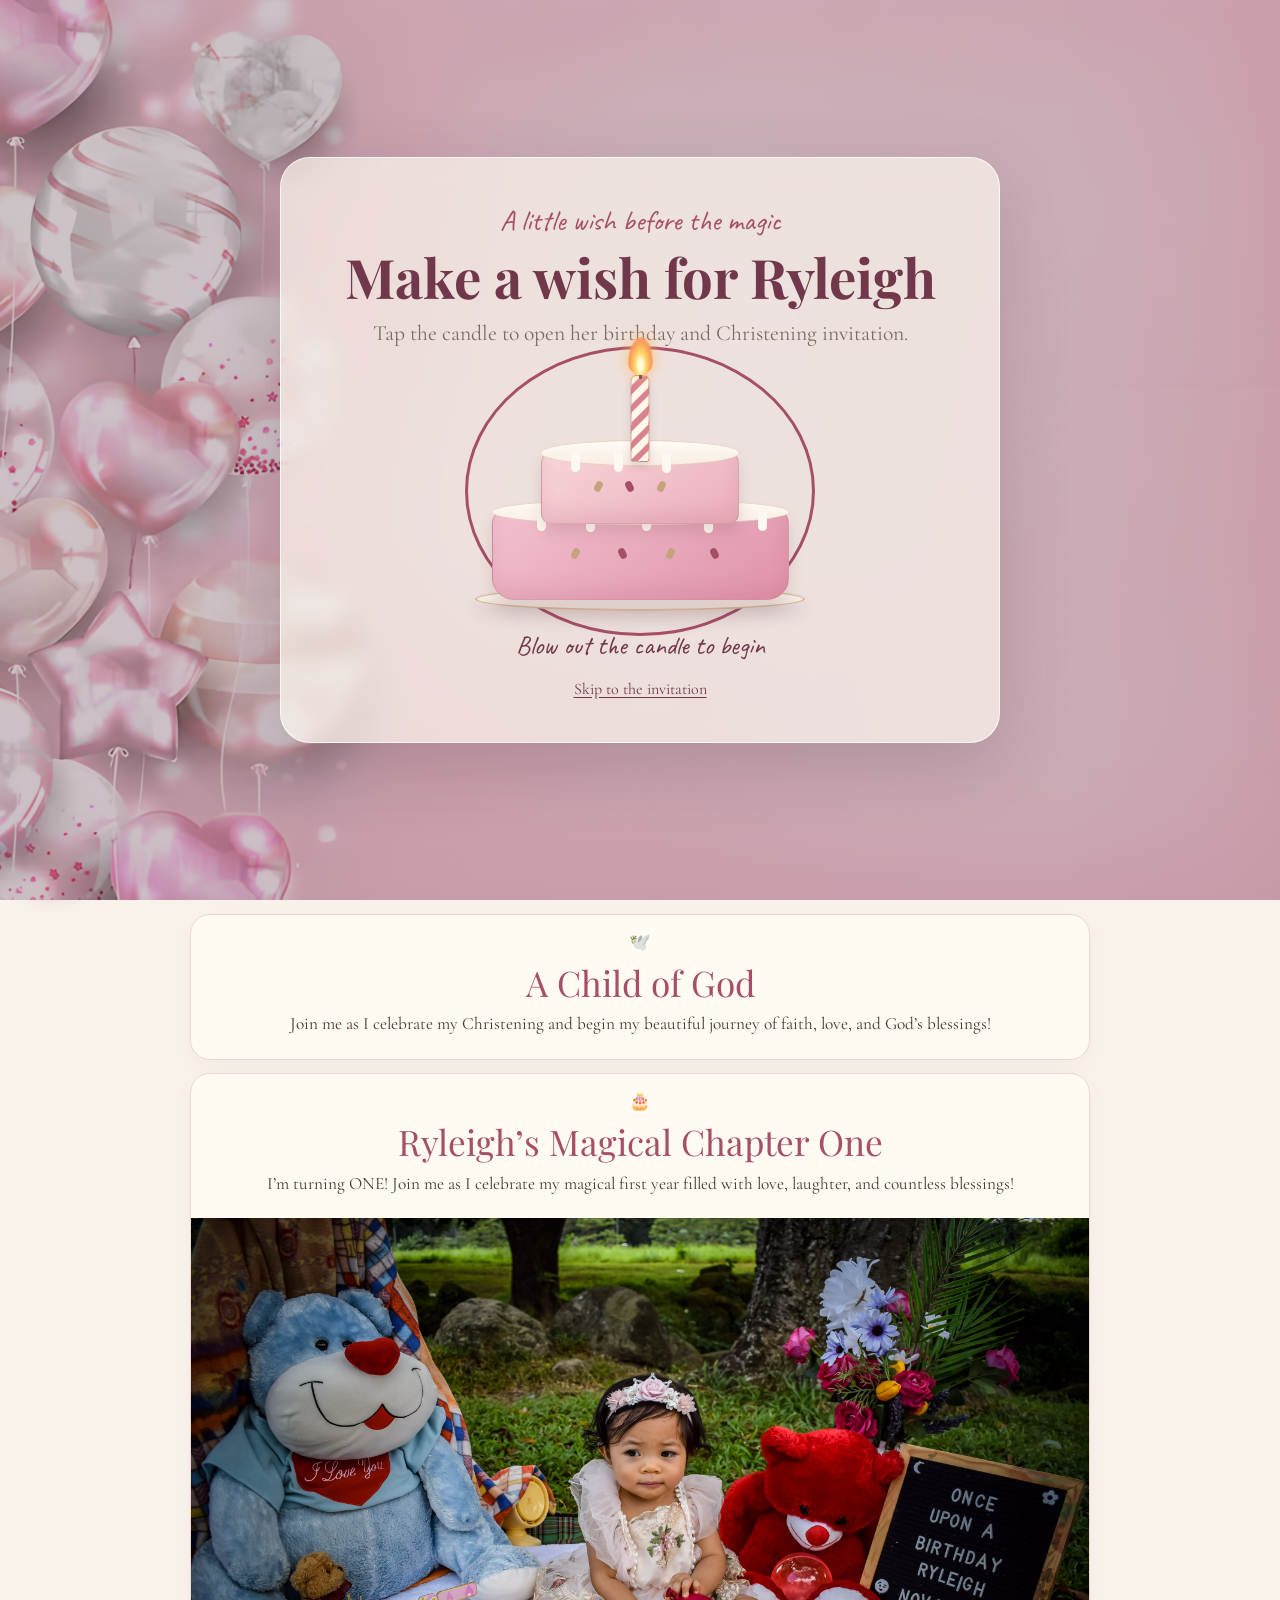
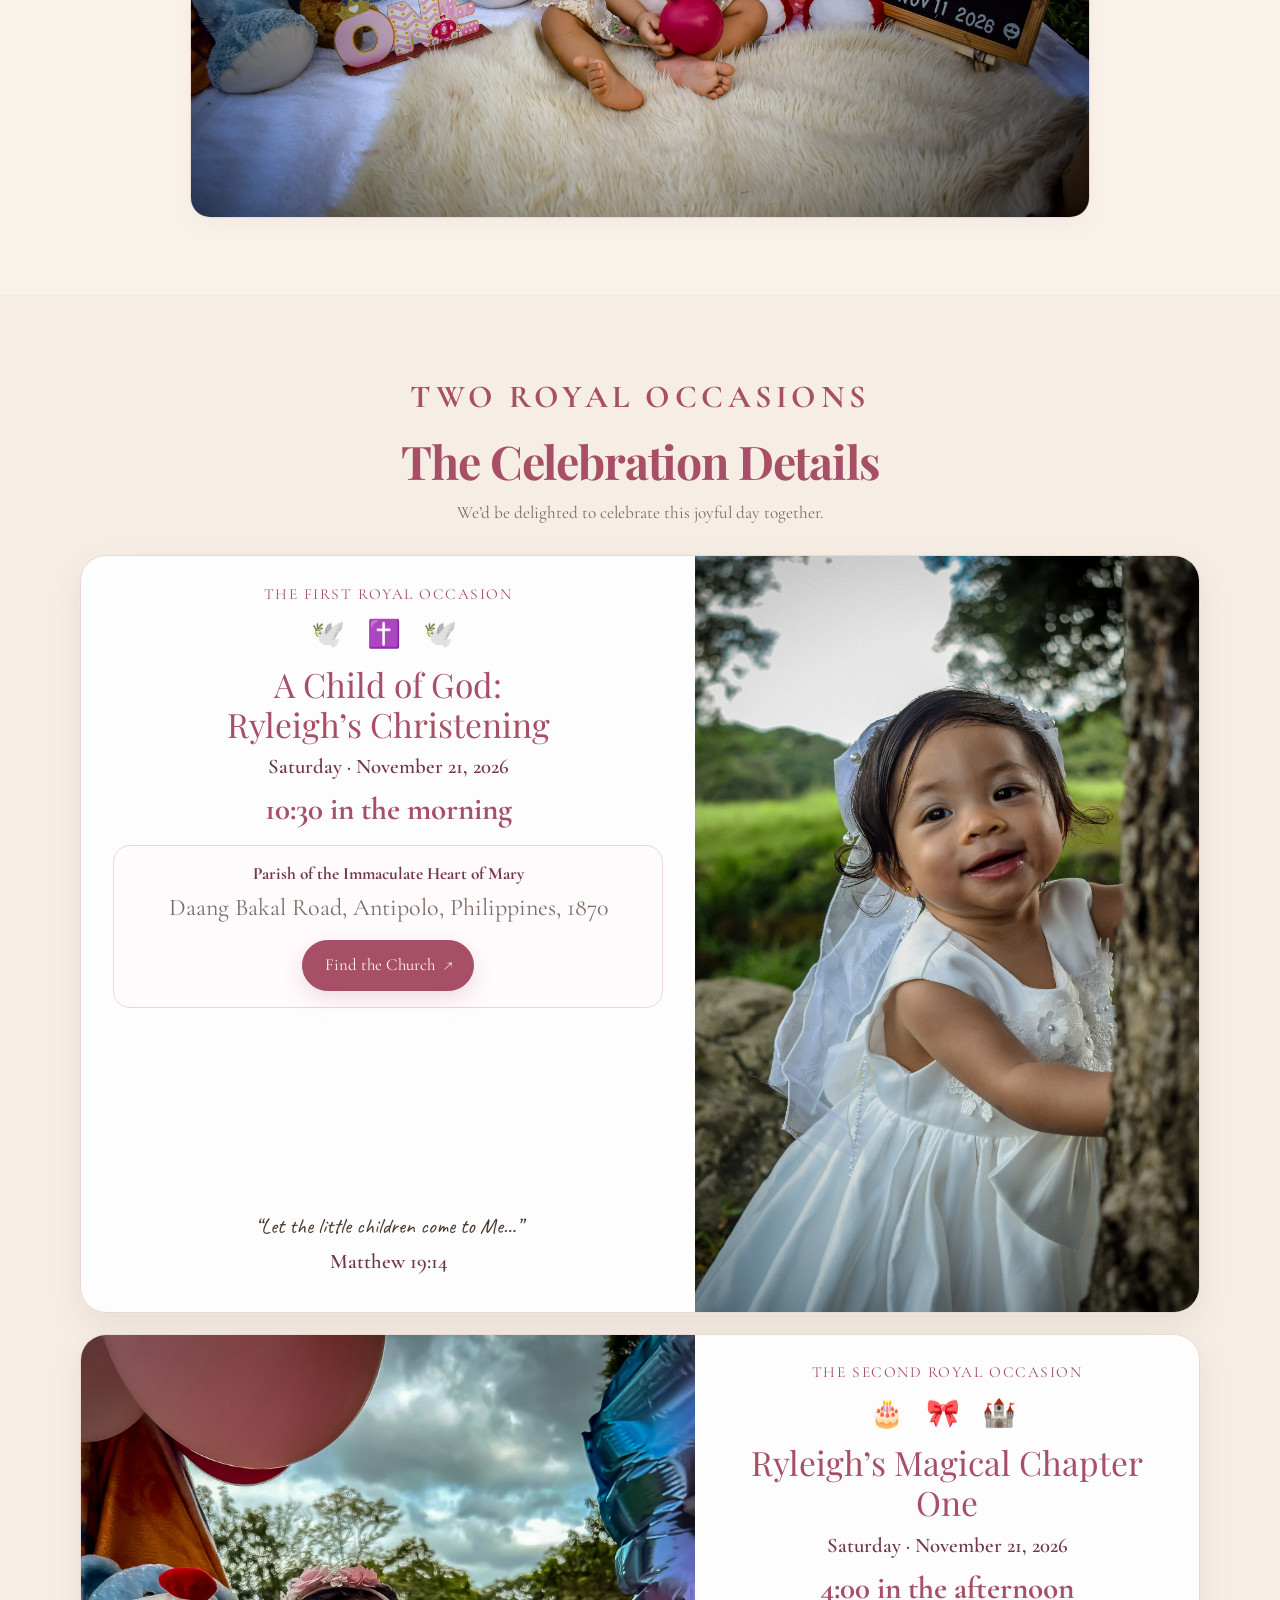
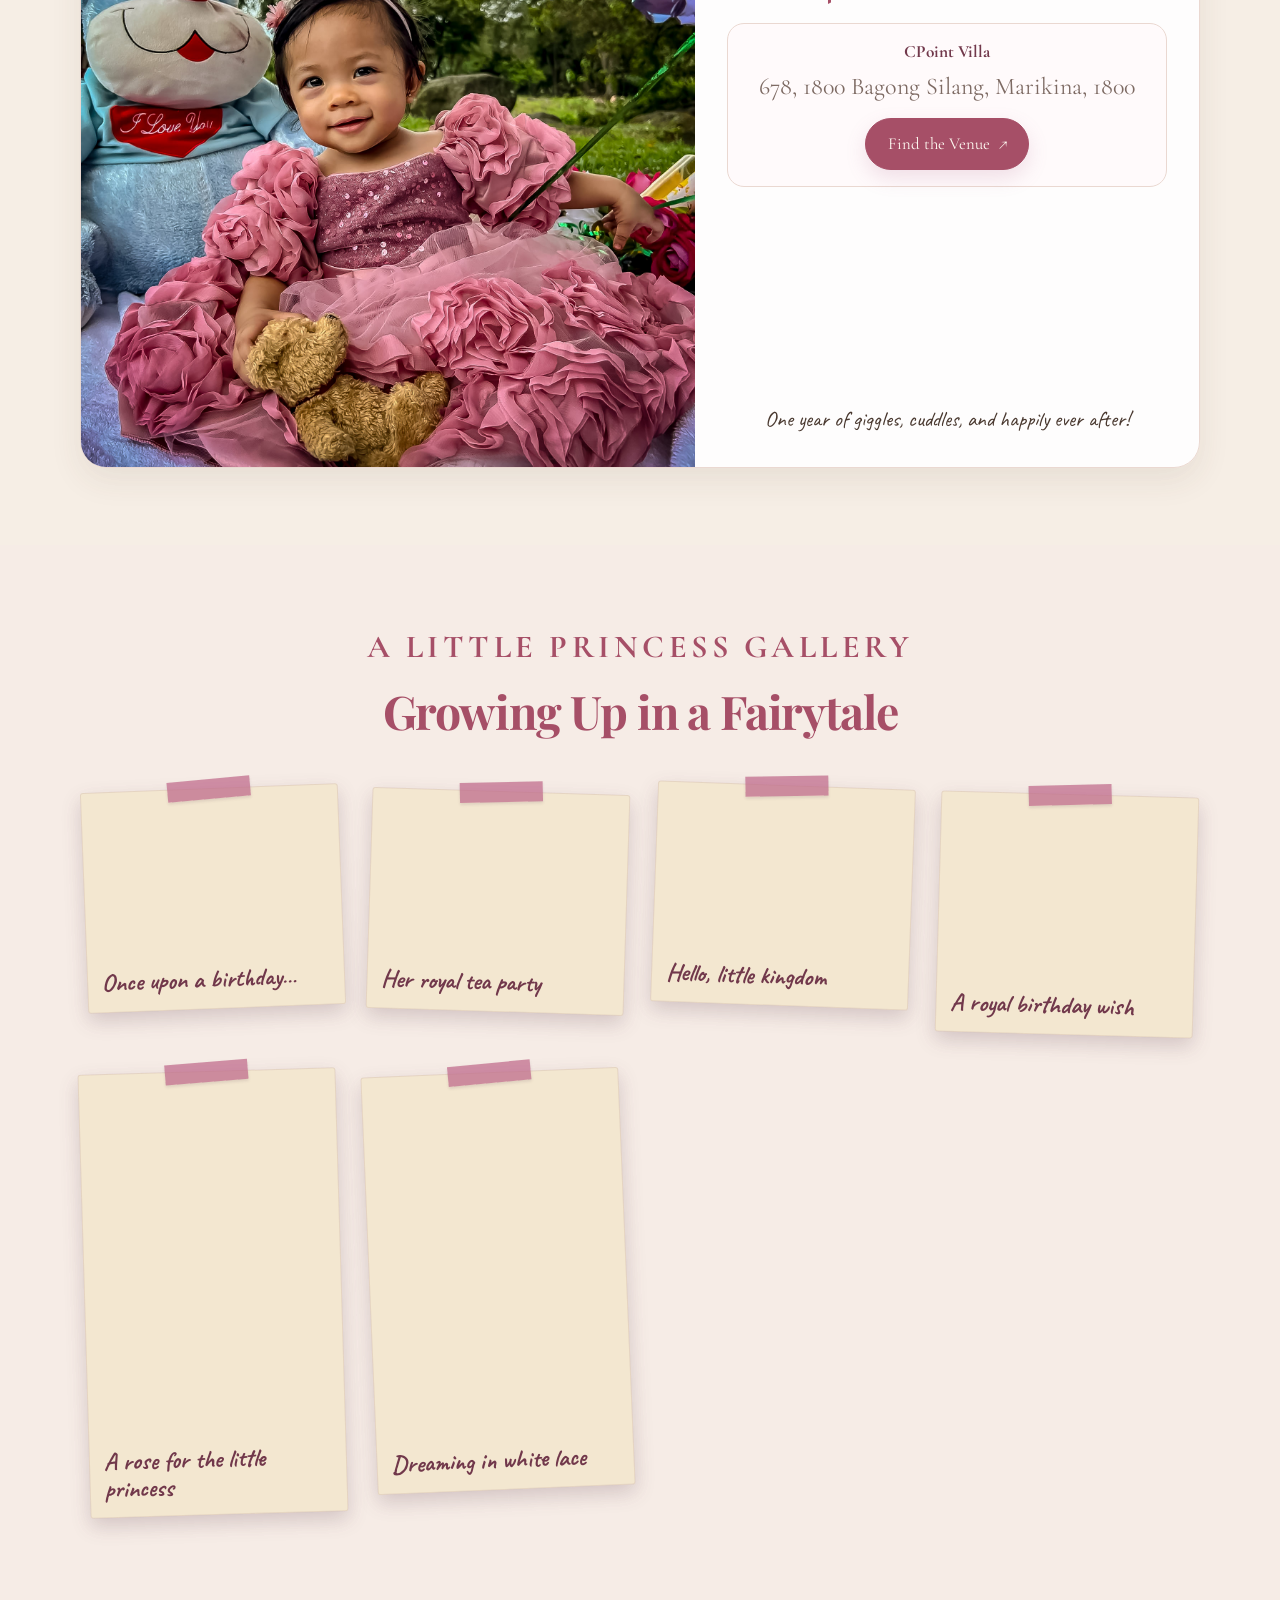
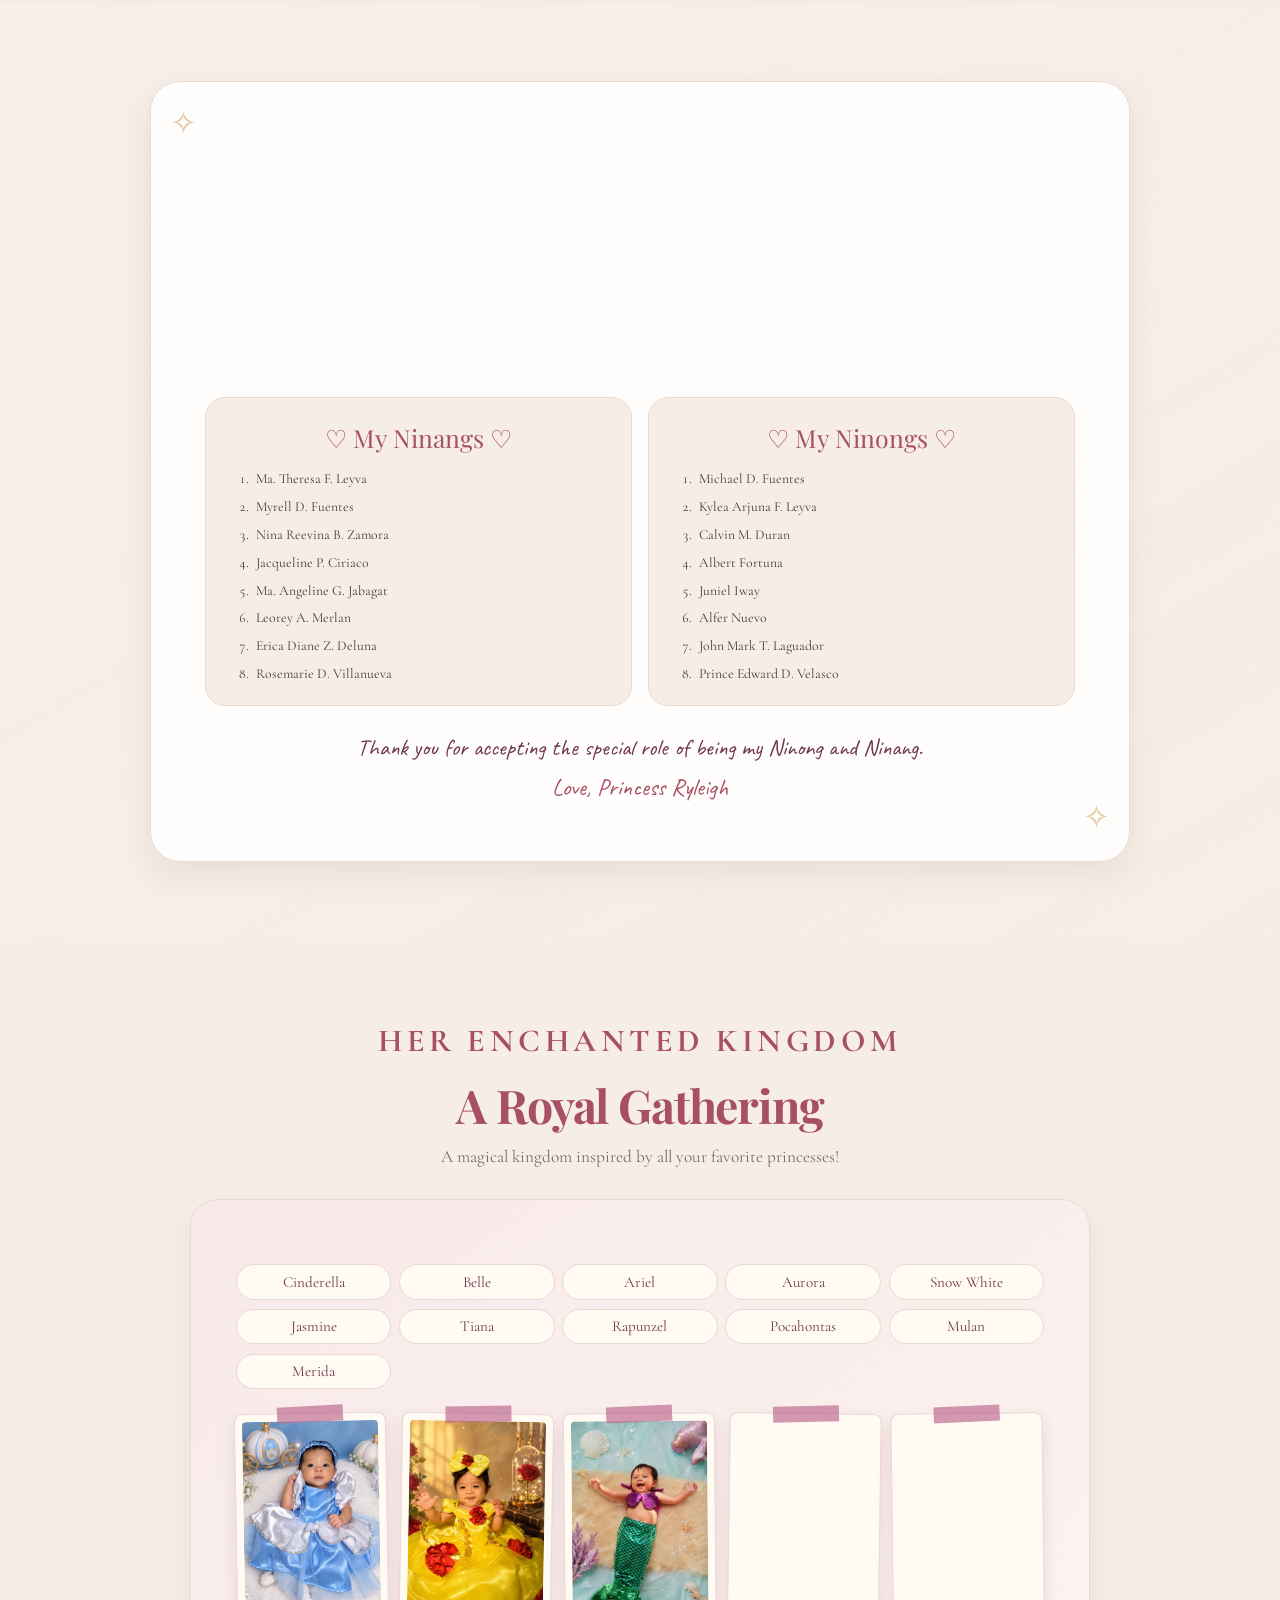
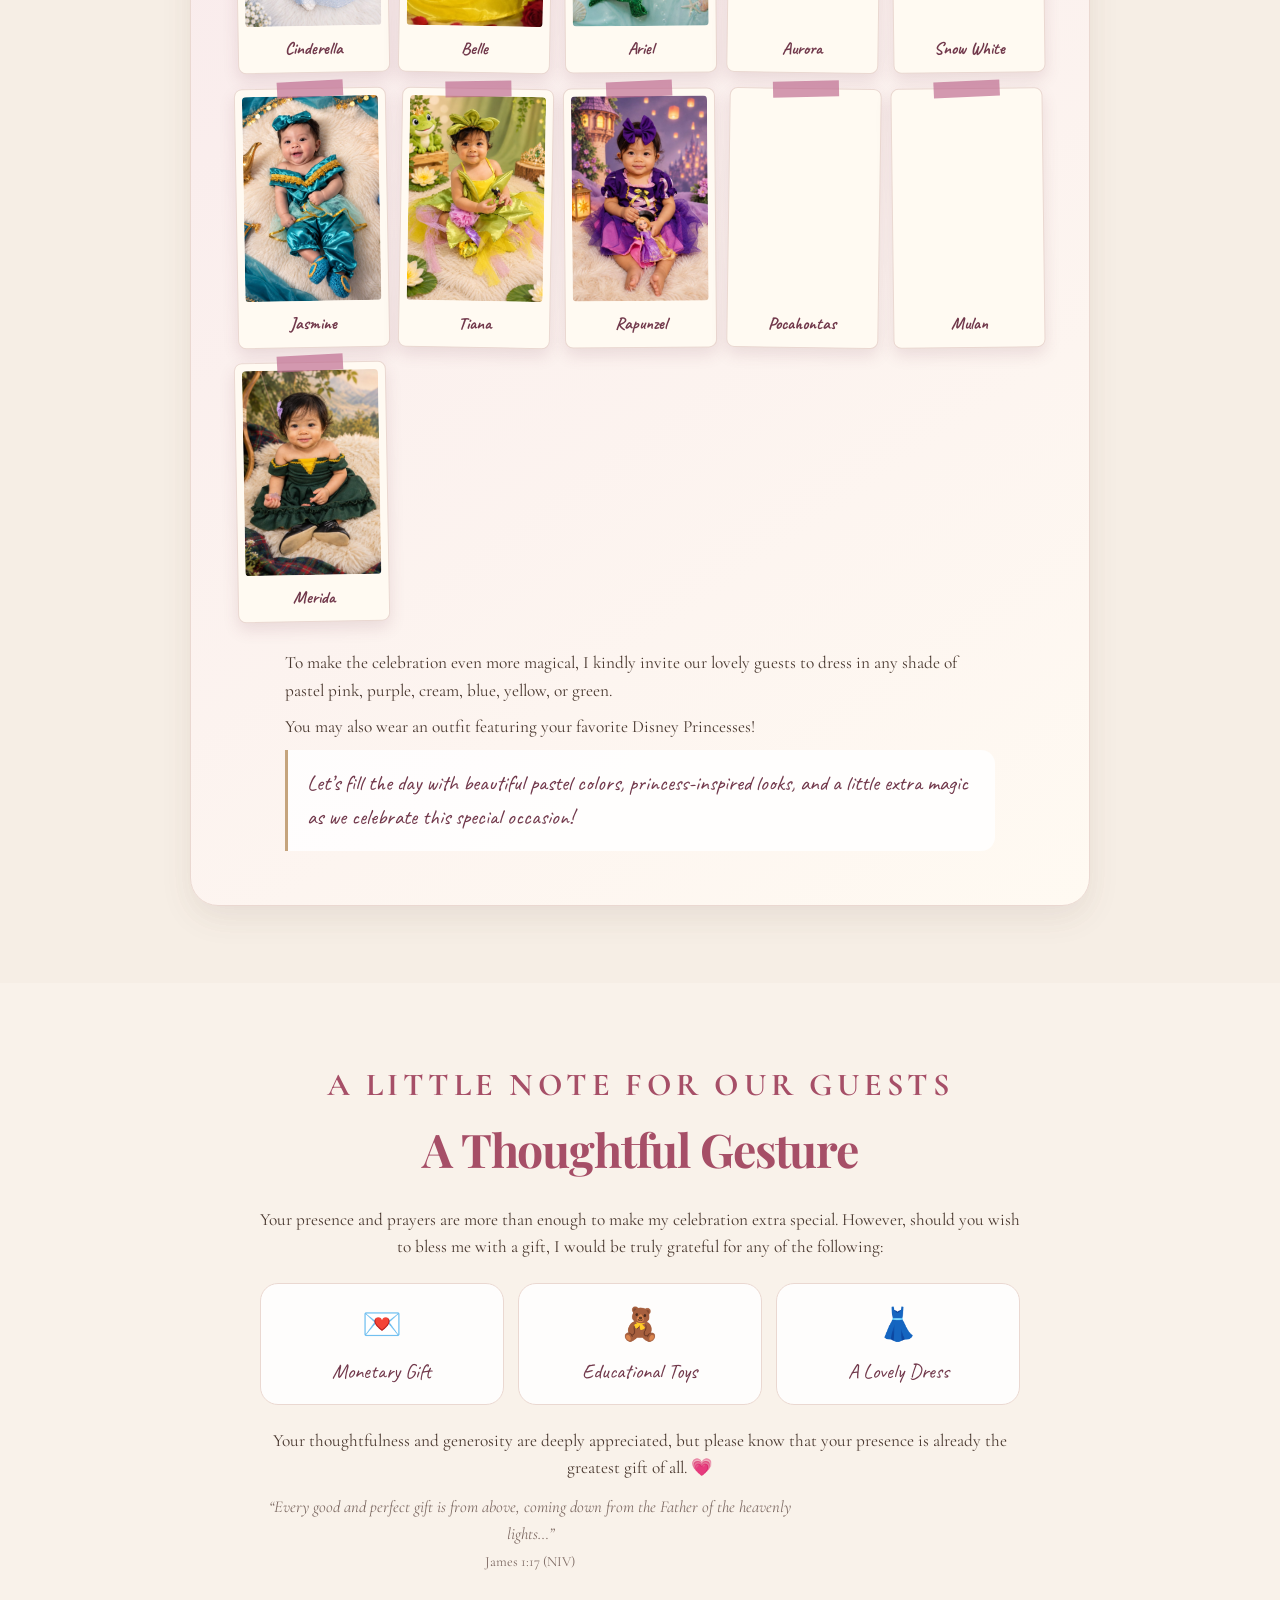
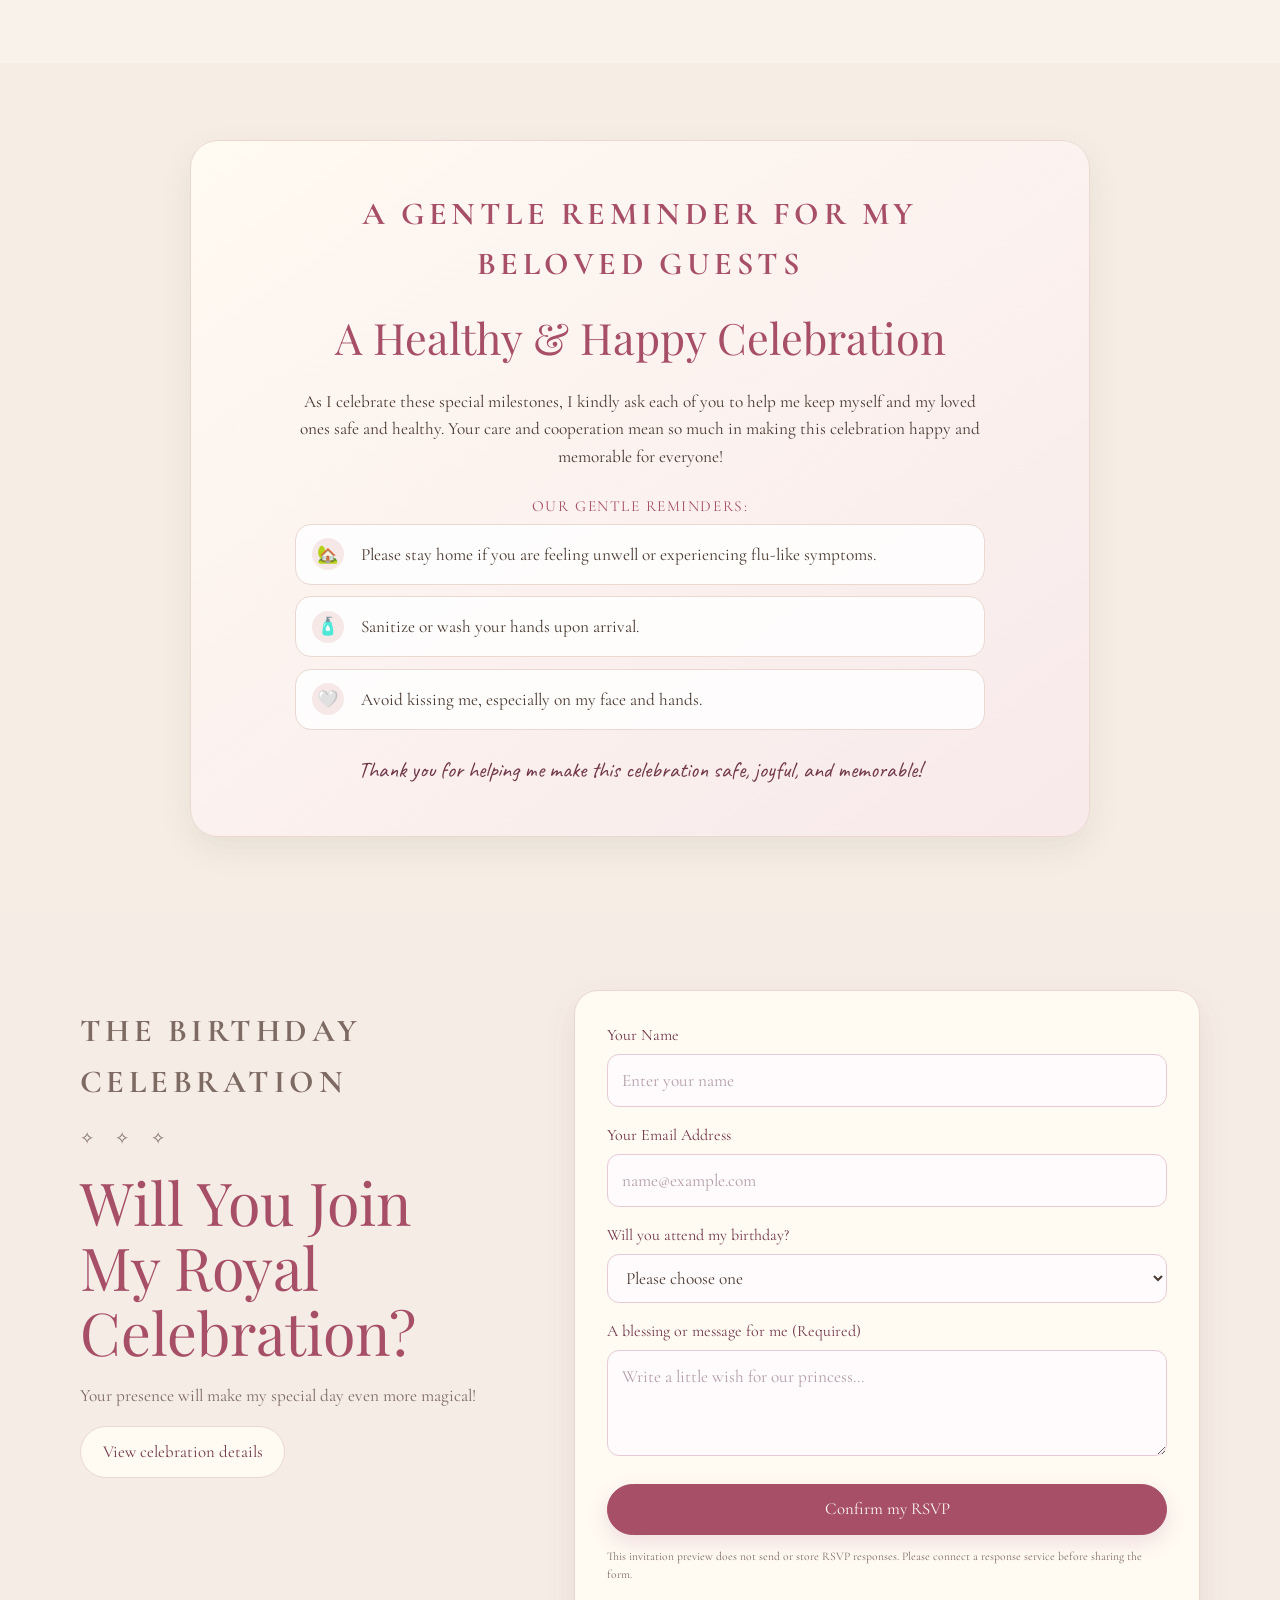
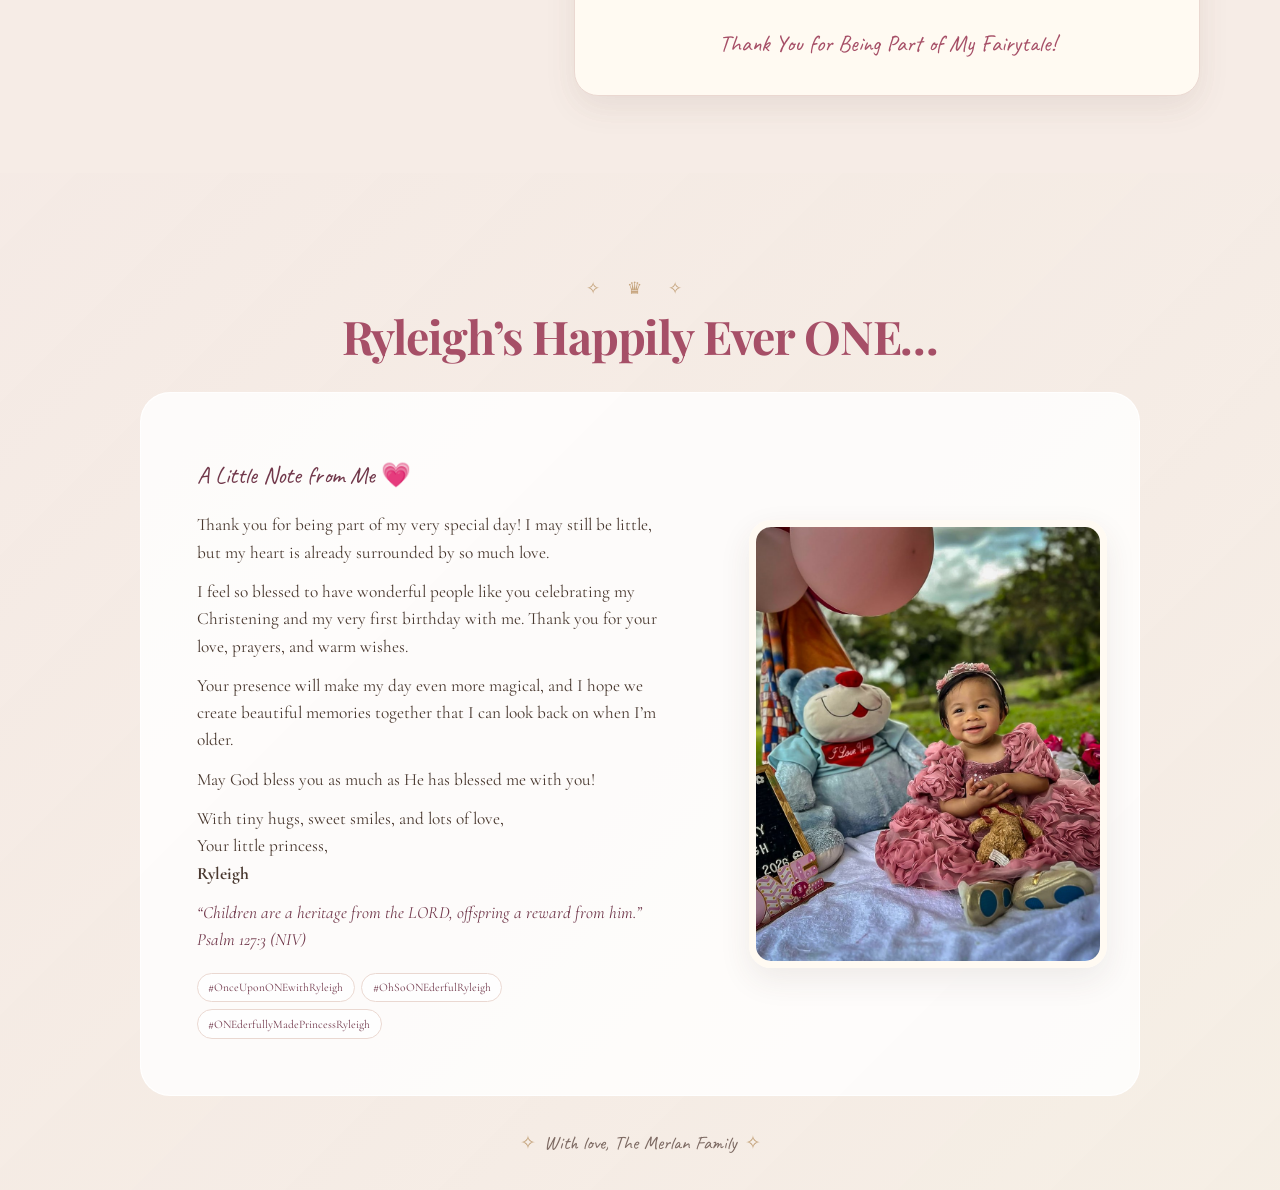
==== index.html @ 54a0ce05 "Build Ryleigh birthday and christening invitation" ====
<!doctype html>
<html lang="en">
<head>
  <meta charset="utf-8">
  <meta name="viewport" content="width=device-width, initial-scale=1">
  <meta name="theme-color" content="#f3e7e5">
  <meta name="description" content="Join Princess Ryleigh for her Christening and First Birthday Celebration on November 21, 2026.">
  <title>Princess Ryleigh · A Christening &amp; First Birthday Celebration</title>
  <link rel="preconnect" href="https://fonts.googleapis.com">
  <link rel="preconnect" href="https://fonts.gstatic.com" crossorigin>
  <link href="https://fonts.googleapis.com/css2?family=Caveat:wght@500;600;700&family=Cormorant+Garamond:wght@400;500;600;700&family=Playfair+Display:ital,wght@0,700;1,700&display=swap" rel="stylesheet">
  <link rel="stylesheet" href="styles.css">
  <script>document.documentElement.classList.add('has-birthday-intro');</script>
</head>
<body>
  <div class="ambient-background" aria-hidden="true">
    <div class="ambient-background__layer is-visible"></div>
    <div class="ambient-background__layer"></div>
    <div class="party-atmosphere">
      <span class="party-balloon party-balloon--rose"></span>
      <span class="party-balloon party-balloon--blue"></span>
      <span class="party-balloon party-balloon--lavender"></span>
      <span class="party-balloon party-balloon--gold"></span>
      <span class="party-balloon party-balloon--pink"></span>
      <span class="party-balloon party-balloon--peach"></span>
      <span class="party-balloon party-balloon--mint"></span>
      <span class="party-balloon party-balloon--coral"></span>
      <span class="party-balloon party-balloon--sky"></span>
      <span class="party-balloon party-balloon--lilac"></span>
      <span class="candlelight candlelight--left"></span>
      <span class="candlelight candlelight--right"></span>
    </div>
  </div>
  <section class="birthday-intro" id="birthday-intro" role="dialog" aria-modal="true" aria-labelledby="birthday-intro-title" aria-describedby="birthday-intro-help" aria-hidden="false">
    <div class="birthday-intro__content">
      <p class="birthday-intro__eyebrow">A little wish before the magic</p>
      <h1 id="birthday-intro-title">Make a wish for Ryleigh</h1>
      <p class="birthday-intro__help" id="birthday-intro-help">Tap the candle to open her birthday and Christening invitation.</p>
      <button class="birthday-cake" id="blow-candle" type="button" aria-label="Blow out the candle and open the invitation">
        <span class="cake-candle" aria-hidden="true">
          <span class="cake-wick"></span>
          <span class="cake-flame"></span>
          <span class="cake-smoke"><i></i><i></i><i></i></span>
        </span>
        <span class="cake-tier cake-tier--top" aria-hidden="true"><i></i><i></i><i></i></span>
        <span class="cake-tier cake-tier--bottom" aria-hidden="true"><i></i><i></i><i></i><i></i></span>
        <span class="cake-plate" aria-hidden="true"></span>
      </button>
      <p class="birthday-intro__prompt" id="birthday-intro-prompt">Blow out the candle to begin</p>
      <a class="birthday-intro__skip" id="skip-birthday-intro" href="#main">Skip to the invitation</a>
    </div>
  </section>
  <script>
    (() => {
      const intro = document.getElementById('birthday-intro');
      const cake = document.getElementById('blow-candle');
      const skip = document.getElementById('skip-birthday-intro');
      const prompt = document.getElementById('birthday-intro-prompt');
      const reducedMotion = window.matchMedia('(prefers-reduced-motion: reduce)').matches;
      let closing = false;
      let dismissed = false;

      const finishIntro = () => {
        if (dismissed) return;
        dismissed = true;
        intro.classList.add('is-leaving');
        window.setTimeout(() => {
          intro.setAttribute('aria-hidden', 'true');
          intro.inert = true;
          document.documentElement.classList.remove('intro-open');
          document.querySelector('.brand')?.focus({ preventScroll: true });
        }, reducedMotion ? 0 : 760);
      };

      document.documentElement.classList.add('intro-open');
      cake.focus({ preventScroll: true });
      cake.addEventListener('click', () => {
        if (closing) return;
        closing = true;
        prompt.textContent = 'A little wish... here comes the magic!';
        intro.classList.add('is-blowing');
        window.setTimeout(finishIntro, reducedMotion ? 0 : 1450);
      });
      skip.addEventListener('click', (event) => {
        event.preventDefault();
        if (closing) return;
        closing = true;
        intro.classList.add('is-skipped');
        finishIntro();
      });
      intro.addEventListener('keydown', (event) => {
        if (event.key === 'Escape') {
          event.preventDefault();
          skip.click();
          return;
        }
        if (event.key !== 'Tab') return;
        const focusable = [...intro.querySelectorAll('button:not([disabled]), a[href]')];
        const first = focusable[0];
        const last = focusable[focusable.length - 1];
        if (event.shiftKey && document.activeElement === first) {
          event.preventDefault();
          last.focus();
        } else if (!event.shiftKey && document.activeElement === last) {
          event.preventDefault();
          first.focus();
        }
      });
    })();
  </script>
  <a class="skip-link" href="#main">Skip to invitation</a>
  <header class="site-header">
    <div class="container nav-row">
      <a class="brand" href="#top" aria-label="Ryleigh's invitation home"><span class="brand-mark" aria-hidden="true">✧</span> Princess Ryleigh</a>
      <nav class="nav-links" aria-label="Invitation sections">
        <a href="#celebration">The day</a>
        <a href="#details">Details</a>
        <a href="#gallery">Gallery</a>
        <a href="#rsvp">RSVP</a>
      </nav>
      <button class="music-button" id="music-toggle" type="button" aria-expanded="false" aria-controls="music-panel" aria-label="Open invitation music player">
        <span aria-hidden="true">♫</span><span id="music-label">Play music</span>
      </button>
    </div>
  </header>

  <div class="music-panel" id="music-panel" aria-hidden="true" inert>
    <button class="music-action" id="music-action" type="button" aria-pressed="false" aria-label="Play the invitation music"><span id="music-action-label">Play music</span></button>
    <span class="music-divider" aria-hidden="true"></span>
    <label for="music-volume">Volume</label>
    <input class="music-volume" id="music-volume" type="range" min="0" max="1" step="0.01" value="0.7">
  </div>

  <main id="main">
    <section class="hero" id="top" aria-labelledby="hero-title">
      <div class="container hero-grid">
        <div class="hero-copy">
          <p class="eyebrow">✧ &nbsp; A Magical Invitation &nbsp; ✧</p>
          <svg class="hero-kicker" viewBox="0 0 1200 300" role="img" aria-labelledby="hero-kicker-title">
            <title id="hero-kicker-title">Once upon a time…</title>
            <defs>
              <path id="hero-kicker-arc" d="M 40 250 Q 600 50 1160 250"></path>
            </defs>
            <text><textPath href="#hero-kicker-arc" startOffset="50%" text-anchor="middle" textLength="1080" lengthAdjust="spacingAndGlyphs">Once upon a time…</textPath></text>
          </svg>
          <p class="hero-story">In a kingdom not so far away…</p>
          <h1 id="hero-title">Princess Ryleigh</h1>
          <p class="hero-subtitle">A Christening &amp; First Birthday Celebration</p>
          <figure class="hero-photo-wrap">
            <div class="hero-photo-frame">
              <img class="hero-photo" src="ryleigh-invitation-assets/birthday-portrait.jpg" alt="Ryleigh smiling in her white christening dress" fetchpriority="high">
            </div>
          </figure>
          <p class="date-chip"><span aria-hidden="true">✧</span> November 21, 2026</p>
          <div class="hero-actions">
            <a class="button" href="#celebration">Open the Royal Invitation <span aria-hidden="true">✨</span></a>
          </div>
          <a class="scroll-cue" href="#celebration">Scroll down to discover the fairytale <span aria-hidden="true">⌄</span></a>
        </div>
      </div>
    </section>

    <section class="section section-soft" id="celebration" aria-labelledby="celebration-title">
      <div class="container">
        <div class="section-heading">
          <p class="stars" aria-hidden="true">✧ ✧ ✧</p>
          <h2 id="celebration-title">Let the Celebrations Begin!</h2>
          <p>One beautiful day. Two unforgettable celebrations. A lifetime of blessings.</p>
        </div>
        <div class="milestones">
          <article class="milestone-card">
            <div class="milestone-content">
              <p class="milestone-icon" aria-hidden="true">🕊️</p>
              <h3>A Child of God</h3>
              <p>Join me as I celebrate my Christening and begin my beautiful journey of faith, love, and God’s blessings!</p>
            </div>
          </article>
          <article class="milestone-card">
            <div class="milestone-content">
              <p class="milestone-icon" aria-hidden="true">🎂</p>
              <h3>Ryleigh’s Magical Chapter One</h3>
              <p>I’m turning ONE! Join me as I celebrate my magical first year filled with love, laughter, and countless blessings!</p>
            </div>
            <img class="milestone-image" src="assets_images/Ryleighs_Photo/Ryleigh11.11.25-1.jpg" alt="Ryleigh seated outdoors in her birthday dress with flowers and plush toys" width="6000" height="4000" loading="lazy" decoding="async">
          </article>
        </div>
      </div>
    </section>

    <section class="section" id="details" aria-labelledby="details-title">
      <div class="container">
        <div class="section-heading">
          <p class="eyebrow">Two Royal Occasions</p>
          <h2 id="details-title">The Celebration Details</h2>
          <p>We’d be delighted to celebrate this joyful day together.</p>
        </div>
        <div class="event-grid">
          <article class="event-card" id="christening">
            <img class="event-photo" src="assets_images/Ryleighs_Photo/Ryleigh11.11.25-12.jpg" alt="Ryleigh holding flowers in her white Christening dress" loading="lazy">
            <div class="event-card-body">
              <p class="event-kicker">The First Royal Occasion</p>
              <p class="event-icon-row" aria-hidden="true">🕊️ ✝️ 🕊️</p>
              <h3>A Child of God:<br>Ryleigh’s Christening</h3>
              <p class="event-date">Saturday · November 21, 2026</p>
              <p class="event-time">10:30 in the morning</p>
              <div class="venue-box">
                <strong>Parish of the Immaculate Heart of Mary</strong>
                <address>Daang Bakal Road, Antipolo, Philippines, 1870</address>
                <a class="button" href="https://maps.google.com/?q=Parish%20of%20the%20Immaculate%20Heart%20of%20Mary%2C%20Daang%20Bakal%20Road%2C%20Antipolo%2C%20Philippines%2C%201870" target="_blank" rel="noreferrer">Find the Church <span aria-hidden="true">↗</span></a>
              </div>
              <p class="event-note">“Let the little children come to Me…”</p>
              <p class="event-date">Matthew 19:14</p>
            </div>
          </article>
          <article class="event-card" id="birthday">
            <img class="event-photo" src="assets_images/Ryleighs_Photo/Ryleigh11.11.25-16.jpg" alt="Ryleigh in a pink princess birthday dress" loading="lazy">
            <div class="event-card-body">
              <p class="event-kicker">The Second Royal Occasion</p>
              <p class="event-icon-row" aria-hidden="true">🎂 🎀 🏰</p>
              <h3>Ryleigh’s Magical Chapter One</h3>
              <p class="event-date">Saturday · November 21, 2026</p>
              <p class="event-time">4:00 in the afternoon</p>
              <div class="venue-box">
                <strong>CPoint Villa</strong>
                <address>678, 1800 Bagong Silang, Marikina, 1800</address>
                <a class="button" href="https://maps.google.com/?q=CPoint%20Villa%2C%20678%2C%201800%20Bagong%20Silang%2C%20Marikina%2C%201800" target="_blank" rel="noreferrer">Find the Venue <span aria-hidden="true">↗</span></a>
              </div>
              <p class="event-note">One year of giggles, cuddles, and happily ever after!</p>
            </div>
          </article>
        </div>
      </div>
    </section>

    <section class="section section-tint" id="gallery" aria-labelledby="gallery-title">
      <div class="container">
        <div class="section-heading">
          <p class="eyebrow">A Little Princess Gallery</p>
          <h2 id="gallery-title">Growing Up in a Fairytale</h2>
        </div>
        <div class="gallery-grid">
          <button class="gallery-item gallery-item--landscape" type="button" aria-pressed="false">
            <span class="gallery-tape" aria-hidden="true"></span>
            <img src="ryleigh-invitation-assets/gallery-ryleigh-01.jpg" alt="Ryleigh sitting between her teddy bears at her birthday setup" loading="lazy" decoding="async">
            <span class="gallery-caption">Once upon a birthday…</span>
          </button>
          <button class="gallery-item gallery-item--landscape" type="button" aria-pressed="false">
            <span class="gallery-tape" aria-hidden="true"></span>
            <img src="ryleigh-invitation-assets/gallery-ryleigh-02.jpg" alt="Ryleigh smiling in her white birthday dress among her toys and flowers" loading="lazy" decoding="async">
            <span class="gallery-caption">Her royal tea party</span>
          </button>
          <button class="gallery-item gallery-item--landscape" type="button" aria-pressed="false">
            <span class="gallery-tape" aria-hidden="true"></span>
            <img src="ryleigh-invitation-assets/gallery-ryleigh-05.jpg" alt="Ryleigh posing with a rose at her birthday photoshoot" loading="lazy" decoding="async">
            <span class="gallery-caption">Hello, little kingdom</span>
          </button>
          <button class="gallery-item gallery-item--classic" type="button" aria-pressed="false">
            <span class="gallery-tape" aria-hidden="true"></span>
            <img src="ryleigh-invitation-assets/gallery-ryleigh-06.jpg" alt="Ryleigh in her pink princess dress with balloons and teddy bears" loading="lazy" decoding="async">
            <span class="gallery-caption">A royal birthday wish</span>
          </button>
          <button class="gallery-item gallery-item--portrait" type="button" aria-pressed="false">
            <span class="gallery-tape" aria-hidden="true"></span>
            <img src="ryleigh-invitation-assets/gallery-ryleigh-03.jpg" alt="Ryleigh in her white dress holding a pink rose" loading="lazy" decoding="async">
            <span class="gallery-caption">A rose for the little princess</span>
          </button>
          <button class="gallery-item gallery-item--portrait" type="button" aria-pressed="false">
            <span class="gallery-tape" aria-hidden="true"></span>
            <img src="ryleigh-invitation-assets/gallery-ryleigh-04.jpg" alt="A close portrait of Ryleigh in her birthday dress" loading="lazy" decoding="async">
            <span class="gallery-caption">Dreaming in white lace</span>
          </button>
        </div>
      </div>
    </section>

    <section class="section godparents-section" id="godparents" aria-labelledby="godparents-title">
      <div class="container">
        <div class="godparents-card">
          <div class="godparent-intro">
            <p class="eyebrow">With grateful hearts</p>
            <h2 id="godparents-title">A Special Part of My Journey</h2>
            <h3>Godparents of Princess Ryleigh</h3>
            <p>A child is a precious gift from above, and every child needs loving hearts to guide them along the way. I am grateful to have you as part of my spiritual journey.</p>
          </div>
          <div class="godparent-lists">
            <div class="godparent-list">
              <h4>♡ My Ninangs ♡</h4>
              <ol>
                <li>Ma. Theresa F. Leyva</li>
                <li>Myrell D. Fuentes</li>
                <li>Nina Reevina B. Zamora</li>
                <li>Jacqueline P. Ciriaco</li>
                <li>Ma. Angeline G. Jabagat</li>
                <li>Leorey A. Merlan</li>
                <li>Erica Diane Z. Deluna</li>
                <li>Rosemarie D. Villanueva</li>
              </ol>
            </div>
            <div class="godparent-list">
              <h4>♡ My Ninongs ♡</h4>
              <ol>
                <li>Michael D. Fuentes</li>
                <li>Kylea Arjuna F. Leyva</li>
                <li>Calvin M. Duran</li>
                <li>Albert Fortuna</li>
                <li>Juniel Iway</li>
                <li>Alfer Nuevo</li>
                <li>John Mark T. Laguador</li>
                <li>Prince Edward D. Velasco</li>
              </ol>
            </div>
          </div>
          <p class="godparent-thanks">Thank you for accepting the special role of being my Ninong and Ninang.</p>
          <p class="godparent-signoff">Love, Princess Ryleigh</p>
        </div>
      </div>
    </section>

    <section class="section royal-section" id="dress-code" aria-labelledby="royal-title">
      <div class="container">
        <div class="section-heading">
          <p class="eyebrow">Her Enchanted Kingdom</p>
          <h2 id="royal-title">A Royal Gathering</h2>
          <p>A magical kingdom inspired by all your favorite princesses!</p>
        </div>
        <div class="royal-card">
          <div class="princess-chips" aria-label="Princess-inspired dress-up ideas">
            <span>Cinderella</span><span>Belle</span><span>Ariel</span><span>Aurora</span><span>Snow White</span><span>Jasmine</span><span>Tiana</span><span>Rapunzel</span><span>Pocahontas</span><span>Mulan</span><span>Merida</span>
          </div>
          <ul class="royal-gallery" aria-label="Ryleigh dressed as the princesses">
            <li><figure class="royal-photo-card"><img src="ryleigh-invitation-assets/royal-princess-02.jpg" alt="Ryleigh dressed as Cinderella" loading="lazy" decoding="async"><figcaption>Cinderella</figcaption></figure></li>
            <li><figure class="royal-photo-card"><img src="ryleigh-invitation-assets/royal-princess-07.jpg" alt="Ryleigh dressed as Belle" loading="lazy" decoding="async"><figcaption>Belle</figcaption></figure></li>
            <li><figure class="royal-photo-card"><img src="ryleigh-invitation-assets/royal-princess-05.jpg" alt="Ryleigh dressed as Ariel" loading="lazy" decoding="async"><figcaption>Ariel</figcaption></figure></li>
            <li><figure class="royal-photo-card"><img src="ryleigh-invitation-assets/royal-princess-03.jpg" alt="Ryleigh dressed as Aurora" loading="lazy" decoding="async"><figcaption>Aurora</figcaption></figure></li>
            <li><figure class="royal-photo-card"><img src="ryleigh-invitation-assets/royal-princess-01.jpg" alt="Ryleigh dressed as Snow White" loading="lazy" decoding="async"><figcaption>Snow White</figcaption></figure></li>
            <li><figure class="royal-photo-card"><img src="ryleigh-invitation-assets/royal-princess-04.jpg" alt="Ryleigh dressed as Jasmine" loading="lazy" decoding="async"><figcaption>Jasmine</figcaption></figure></li>
            <li><figure class="royal-photo-card"><img src="ryleigh-invitation-assets/royal-princess-10.jpg" alt="Ryleigh dressed as Tiana" loading="lazy" decoding="async"><figcaption>Tiana</figcaption></figure></li>
            <li><figure class="royal-photo-card"><img src="ryleigh-invitation-assets/royal-princess-09.jpg" alt="Ryleigh dressed as Rapunzel" loading="lazy" decoding="async"><figcaption>Rapunzel</figcaption></figure></li>
            <li><figure class="royal-photo-card"><img src="ryleigh-invitation-assets/royal-princess-06.jpg" alt="Ryleigh dressed as Pocahontas" loading="lazy" decoding="async"><figcaption>Pocahontas</figcaption></figure></li>
            <li><figure class="royal-photo-card"><img src="ryleigh-invitation-assets/royal-princess-08.jpg" alt="Ryleigh dressed as Mulan" loading="lazy" decoding="async"><figcaption>Mulan</figcaption></figure></li>
            <li><figure class="royal-photo-card"><img src="ryleigh-invitation-assets/royal-princess-11.jpg" alt="Ryleigh dressed as Merida" loading="lazy" decoding="async"><figcaption>Merida</figcaption></figure></li>
          </ul>
          <div class="dress-code-copy">
            <p>To make the celebration even more magical, I kindly invite our lovely guests to dress in any shade of pastel pink, purple, cream, blue, yellow, or green.</p>
            <p>You may also wear an outfit featuring your favorite Disney Princesses!</p>
            <p class="dress-code-callout">Let’s fill the day with beautiful pastel colors, princess-inspired looks, and a little extra magic as we celebrate this special occasion!</p>
          </div>
        </div>
      </div>
    </section>

    <section class="section section-soft" id="gifts" aria-labelledby="gift-title">
      <div class="container">
        <div class="section-heading">
          <p class="eyebrow">A little note for our guests</p>
          <h2 id="gift-title">A Thoughtful Gesture</h2>
        </div>
        <div class="gift-copy">
          <p>Your presence and prayers are more than enough to make my celebration extra special. However, should you wish to bless me with a gift, I would be truly grateful for any of the following:</p>
          <div class="gift-grid" aria-label="Gift ideas">
            <div class="gift-item"><span aria-hidden="true">💌</span><strong>Monetary Gift</strong></div>
            <div class="gift-item"><span aria-hidden="true">🧸</span><strong>Educational Toys</strong></div>
            <div class="gift-item"><span aria-hidden="true">👗</span><strong>A Lovely Dress</strong></div>
          </div>
          <p>Your thoughtfulness and generosity are deeply appreciated, but please know that your presence is already the greatest gift of all. <span aria-hidden="true">💗</span></p>
          <p class="verse">“Every good and perfect gift is from above, coming down from the Father of the heavenly lights…”<cite>James 1:17 (NIV)</cite></p>
        </div>
      </div>
    </section>

    <section class="section" id="health" aria-labelledby="health-title">
      <div class="container">
        <div class="health-card">
          <div class="health-intro">
            <p class="eyebrow">A gentle reminder for my beloved guests</p>
            <h2 id="health-title">A Healthy &amp; Happy Celebration</h2>
            <p>As I celebrate these special milestones, I kindly ask each of you to help me keep myself and my loved ones safe and healthy. Your care and cooperation mean so much in making this celebration happy and memorable for everyone!</p>
          </div>
          <p class="event-kicker" style="text-align:center">Our gentle reminders:</p>
          <ul class="reminders">
            <li><span class="reminder-icon" aria-hidden="true">🏡</span><span>Please stay home if you are feeling unwell or experiencing flu-like symptoms.</span></li>
            <li><span class="reminder-icon" aria-hidden="true">🧴</span><span>Sanitize or wash your hands upon arrival.</span></li>
            <li><span class="reminder-icon" aria-hidden="true">🤍</span><span>Avoid kissing me, especially on my face and hands.</span></li>
          </ul>
          <p class="health-thanks">Thank you for helping me make this celebration safe, joyful, and memorable!</p>
        </div>
      </div>
    </section>

    <section class="section section-tint" id="rsvp" aria-labelledby="rsvp-title">
      <div class="container rsvp-layout">
        <div class="rsvp-copy">
          <p class="eyebrow">The Birthday Celebration</p>
          <p class="rsvp-stars" aria-hidden="true">✧ ✧ ✧</p>
          <h2 id="rsvp-title">Will You Join My Royal Celebration?</h2>
          <p>Your presence will make my special day even more magical!</p>
          <a class="button button-outline" href="#details">View celebration details</a>
        </div>
        <form class="rsvp-form" id="rsvp-form">
          <div class="form-field">
            <label for="guest-name">Your Name</label>
            <input id="guest-name" name="name" autocomplete="name" placeholder="Enter your name" required>
          </div>
          <div class="form-field">
            <label for="guest-email">Your Email Address</label>
            <input id="guest-email" name="email" type="email" autocomplete="email" placeholder="name@example.com" required>
          </div>
          <div class="form-field">
            <label for="attendance">Will you attend my birthday?</label>
            <select id="attendance" name="attendance" required>
              <option value="" selected disabled>Please choose one</option>
              <option>Yes, I’ll be there!</option>
              <option>Sorry, I can’t make it</option>
            </select>
          </div>
          <div class="form-field">
            <label for="message">A blessing or message for me <span>(Required)</span></label>
            <textarea id="message" name="message" placeholder="Write a little wish for our princess…" required></textarea>
          </div>
          <button class="button" type="submit">Confirm my RSVP</button>
          <p class="form-note">This invitation preview does not send or store RSVP responses. Please connect a response service before sharing the form.</p>
          <p class="form-status" id="form-status" aria-live="polite"></p>
          <p class="rsvp-thankyou">Thank You for Being Part of My Fairytale!</p>
        </form>
      </div>
    </section>

    <section class="ending" id="ending" aria-labelledby="ending-title">
      <div class="container">
        <div class="section-heading">
          <p class="stars" aria-hidden="true">✧ ♛ ✧</p>
          <h2 id="ending-title">Ryleigh’s Happily Ever ONE…</h2>
        </div>
        <div class="ending-card">
          <div class="ending-copy">
            <h3>A Little Note from Me 💗</h3>
            <p>Thank you for being part of my very special day! I may still be little, but my heart is already surrounded by so much love.</p>
            <p>I feel so blessed to have wonderful people like you celebrating my Christening and my very first birthday with me. Thank you for your love, prayers, and warm wishes.</p>
            <p>Your presence will make my day even more magical, and I hope we create beautiful memories together that I can look back on when I’m older.</p>
            <p>May God bless you as much as He has blessed me with you!</p>
            <p>With tiny hugs, sweet smiles, and lots of love,<br>Your little princess,<br><strong>Ryleigh</strong></p>
            <p class="closing-verse">“Children are a heritage from the LORD, offspring a reward from him.”<br>Psalm 127:3 (NIV)</p>
            <div class="hashtags"><span>#OnceUponONEwithRyleigh</span><span>#OhSoONEderfulRyleigh</span><span>#ONEderfullyMadePrincessRyleigh</span></div>
          </div>
          <img class="ending-photo" src="ryleigh-invitation-assets/birthday-finale.jpg" alt="Ryleigh celebrating her first birthday among pink balloons and storybook friends" loading="lazy">
        </div>
        <footer class="site-footer"><span aria-hidden="true">✧</span> With love, The Merlan Family <span aria-hidden="true">✧</span></footer>
      </div>
    </section>
  </main>

  <audio id="invitation-audio" preload="none" src="assets_images/Ryleighs_Photo/AA%20Disney%20-%20When%20You%20Wish%20Upon%20a%20Star%20-%20Cover%20Sara%20Bareilles.mp3"></audio>
  <script>
    const music = document.getElementById('invitation-audio');
    const musicToggle = document.getElementById('music-toggle');
    const musicLabel = document.getElementById('music-label');
    const musicPanel = document.getElementById('music-panel');
    const musicAction = document.getElementById('music-action');
    const musicActionLabel = document.getElementById('music-action-label');
    const musicVolume = document.getElementById('music-volume');
    const setMusicExpanded = (expanded) => {
      musicPanel.classList.toggle('is-expanded', expanded);
      musicPanel.setAttribute('aria-hidden', String(!expanded));
      musicPanel.inert = !expanded;
      musicToggle.setAttribute('aria-expanded', String(expanded));
      musicToggle.setAttribute('aria-label', expanded ? 'Close invitation music controls' : 'Open invitation music player');
    };
    const updateMusicState = (playing) => {
      const label = playing ? 'Pause music' : 'Play music';
      musicToggle.classList.toggle('is-playing', playing);
      musicAction.setAttribute('aria-pressed', String(playing));
      musicAction.setAttribute('aria-label', `${label} on the invitation`);
      musicActionLabel.textContent = label;
      musicLabel.textContent = label;
    };
    const startMusic = async () => {
      try {
        await music.play();
        updateMusicState(true);
      } catch {
        musicLabel.textContent = 'Music unavailable';
        musicActionLabel.textContent = 'Music unavailable';
      }
    };
    music.volume = Number(musicVolume.value);
    musicVolume.addEventListener('input', () => {
      music.volume = Number(musicVolume.value);
    });
    musicToggle.addEventListener('click', async () => {
      const expanded = musicPanel.classList.contains('is-expanded');
      setMusicExpanded(!expanded);
      if (!expanded && music.paused) await startMusic();
    });
    const togglePlayback = async () => {
      if (music.paused) {
        await startMusic();
      } else {
        music.pause();
        updateMusicState(false);
      }
    };
    musicAction.addEventListener('click', togglePlayback);
    document.addEventListener('pointerdown', (event) => {
      if (!musicPanel.classList.contains('is-expanded')) return;
      if (event.target instanceof Element && (musicPanel.contains(event.target) || musicToggle.contains(event.target))) return;
      setMusicExpanded(false);
    });
    document.addEventListener('keydown', (event) => {
      if (event.key !== 'Escape' || !musicPanel.classList.contains('is-expanded')) return;
      setMusicExpanded(false);
      musicToggle.focus();
    });
    const touchPictureMedia = window.matchMedia('(hover: none), (pointer: coarse)');
    document.getElementById('main').addEventListener('click', (event) => {
      if (!touchPictureMedia.matches || !(event.target instanceof Element)) return;
      const picture = event.target.closest('img');
      if (!picture) return;
      picture.classList.remove('is-tapped');
      void picture.offsetWidth;
      picture.classList.add('is-tapped');
      window.setTimeout(() => picture.classList.remove('is-tapped'), 700);
    });

    document.getElementById('rsvp-form').addEventListener('submit', (event) => {
      event.preventDefault();
      document.getElementById('form-status').textContent = 'Thank you for your lovely message. This preview has not sent your RSVP.';
    });

    const galleryCards = [...document.querySelectorAll('.gallery-item')];
    galleryCards.forEach((card) => {
      card.addEventListener('click', () => {
        const activateCard = !card.classList.contains('is-active');
        galleryCards.forEach((item) => {
          const isActive = item === card && activateCard;
          item.classList.toggle('is-active', isActive);
          item.setAttribute('aria-pressed', String(isActive));
        });
      });
    });

    const invitationSections = [...document.querySelectorAll('#main > section')];
    const backgroundLayers = [...document.querySelectorAll('.ambient-background__layer')];
    if ('IntersectionObserver' in window && invitationSections.length && backgroundLayers.length === 2) {
      const getBackground = (section) => {
        const styles = getComputedStyle(section);
        const image = styles.getPropertyValue('--scene-image').trim();
        const position = styles.getPropertyValue('--scene-position').trim() || 'center';
        const opacity = styles.getPropertyValue('--scene-opacity').trim() || '.38';
        return { image, position, opacity, key: `${image}|${position}|${opacity}` };
      };

      let visibleBackgroundIndex = 0;
      const initialBackground = getBackground(invitationSections[0]);
      let visibleBackgroundKey = initialBackground.key;
      backgroundLayers[0].style.backgroundImage = initialBackground.image;
      backgroundLayers[0].style.backgroundPosition = initialBackground.position;
      backgroundLayers[0].style.setProperty('--ambient-opacity', initialBackground.opacity);
      backgroundLayers[0].classList.add('is-visible');

      function showBackground(section) {
        const nextBackground = getBackground(section);
        if (!nextBackground.image || nextBackground.key === visibleBackgroundKey) return;

        const nextIndex = 1 - visibleBackgroundIndex;
        const nextLayer = backgroundLayers[nextIndex];
        const currentLayer = backgroundLayers[visibleBackgroundIndex];
        nextLayer.style.backgroundImage = nextBackground.image;
        nextLayer.style.backgroundPosition = nextBackground.position;
        nextLayer.style.setProperty('--ambient-opacity', nextBackground.opacity);
        nextLayer.classList.add('is-visible');
        currentLayer.classList.remove('is-visible');
        visibleBackgroundIndex = nextIndex;
        visibleBackgroundKey = nextBackground.key;
      }

      function updateBackground() {
        const viewportCenter = window.innerHeight / 2;
        const centeredSection = invitationSections.find((section) => {
          const bounds = section.getBoundingClientRect();
          return bounds.top <= viewportCenter && bounds.bottom >= viewportCenter;
        });
        const mostVisibleSection = centeredSection || invitationSections
          .map((section) => {
            const bounds = section.getBoundingClientRect();
            const visibleHeight = Math.max(0, Math.min(bounds.bottom, window.innerHeight) - Math.max(bounds.top, 0));
            return { section, visibleHeight };
          })
          .sort((first, second) => second.visibleHeight - first.visibleHeight)[0]?.section;
        if (mostVisibleSection) showBackground(mostVisibleSection);
      }

      const backgroundObserver = new IntersectionObserver(updateBackground, { rootMargin: '-12% 0px -12% 0px', threshold: 0 });
      invitationSections.forEach((section) => backgroundObserver.observe(section));
      updateBackground();
      let scheduledBackgroundFrame = 0;
      const scheduleBackgroundUpdate = () => {
        if (scheduledBackgroundFrame) return;
        scheduledBackgroundFrame = requestAnimationFrame(() => {
          scheduledBackgroundFrame = 0;
          updateBackground();
        });
      };
      window.addEventListener('scroll', scheduleBackgroundUpdate, { passive: true });
      window.addEventListener('resize', scheduleBackgroundUpdate, { passive: true });
    }
  </script>
  <script>
    (() => {
      if (!('IntersectionObserver' in window) || window.matchMedia('(prefers-reduced-motion: reduce)').matches) return;

      const revealSelectors = [
        '.hero-copy > *',
        '.section-heading',
        '.milestones > *',
        '.event-grid > *',
        '.gallery-grid > *',
        '.godparent-intro',
        '.godparent-lists > *',
        '.godparent-thanks',
        '.godparent-signoff',
        '.princess-chips',
        '.royal-gallery > *',
        '.dress-code-copy',
        '.gift-copy > p',
        '.gift-grid > *',
        '.health-intro',
        '.health-card > .event-kicker',
        '.reminders',
        '.health-thanks',
        '.rsvp-layout > *',
        '.ending-copy > *',
        '.ending-photo',
        '.site-footer'
      ];
      const staggerGroups = [
        '.hero-copy',
        '.milestones',
        '.event-grid',
        '.gallery-grid',
        '.godparent-lists',
        '.royal-gallery',
        '.gift-grid',
        '.health-card',
        '.rsvp-layout',
        '.ending-copy'
      ];
      const targets = new Set();
      revealSelectors.forEach((selector) => {
        document.querySelectorAll(selector).forEach((element) => targets.add(element));
      });
      if (!targets.size) return;

      staggerGroups.forEach((selector) => {
        document.querySelectorAll(selector).forEach((group) => {
          Array.from(group.children).forEach((element, index) => {
            if (targets.has(element)) element.style.setProperty('--reveal-delay', `${index * 100}ms`);
          });
        });
      });

      const revealObserver = new IntersectionObserver((entries, observer) => {
        entries.forEach((entry) => {
          if (!entry.isIntersecting) return;
          entry.target.classList.add('is-revealed');
          observer.unobserve(entry.target);
        });
      }, { threshold: 0.15 });

      targets.forEach((element) => {
        element.setAttribute('data-reveal', '');
        revealObserver.observe(element);
      });
      document.documentElement.classList.add('reveal-enabled');
    })();
  </script>
</body>
</html>
---- styles.css ----
:root {
      color-scheme: light;
      --paper: #f6eee5;
      --rose-wash: #f7e8e8;
      --rose: #a64f67;
      --rose-dark: #71384b;
      --rose-line: #ead8d1;
      --gold: #c5a47d;
      --ink: #49382f;
      --muted: #7d6a63;
      --white: #fffaf2;
      --shadow: 0 12px 32px rgba(73, 56, 47, .09);
      --serif: "Playfair Display", Georgia, serif;
      --name: "Playfair Display", Georgia, serif;
      --label: "Cormorant Garamond", Georgia, serif;
      --soft-script: "Caveat", cursive;
      --body-text: "Cormorant Garamond", Georgia, serif;
    }

    * { box-sizing: border-box; }
    html { scroll-behavior: smooth; scroll-padding-top: 6.2rem; background: var(--paper); }
    body {
      margin: 0;
      color: var(--ink);
      background: transparent;
      font-family: var(--body-text);
      font-size: 1.08rem;
      line-height: 1.58;
    }
    body::before {
      position: fixed;
      z-index: 1;
      inset: 0;
      background: rgba(246, 238, 229, .1);
      content: "";
      pointer-events: none;
    }
    .ambient-background {
      position: fixed;
      z-index: 0;
      inset: 0;
      overflow: hidden;
      background: var(--paper);
      pointer-events: none;
    }
    .ambient-background__layer {
      position: absolute;
      inset: -1.5%;
      opacity: 0;
      background-repeat: no-repeat;
      background-size: cover;
      transform: scale(1);
      transition: opacity 900ms ease;
      animation: invitation-backdrop-drift 46s ease-in-out infinite alternate paused;
    }
    .ambient-background__layer:first-child {
      background-image: url("assets_background/360_F_1414030689_Z0S1JRbr9MD4VKDl4QFL3gkjhSVxL1kw_upscayl_4x_upscayl-standard-4x.png");
      background-position: 68% center;
    }
    .ambient-background__layer.is-visible {
      opacity: var(--ambient-opacity, .38);
      animation-play-state: running;
    }
    @keyframes invitation-backdrop-drift {
      from { transform: scale(1); }
      to { transform: scale(1.045); }
    }
    .party-atmosphere { position: absolute; z-index: 1; inset: 0; overflow: hidden; pointer-events: none; }
    .party-balloon {
      position: absolute;
      bottom: -9rem;
      left: var(--balloon-left);
      width: 1em;
      height: 1.28em;
      font-size: var(--balloon-size);
      border: 1px solid rgba(255, 255, 255, .58);
      border-radius: 50% 50% 47% 47%;
      background: radial-gradient(ellipse at 32% 25%, rgba(255, 255, 255, .82), rgba(var(--balloon-rgb), .98) 34%, rgba(var(--balloon-rgb), .76) 100%);
      box-shadow: inset -5px -7px 12px rgba(95, 54, 74, .14), 0 0 22px rgba(var(--balloon-rgb), .2);
      opacity: 0;
      animation: balloon-rise var(--balloon-duration) linear var(--balloon-delay) infinite;
    }
    .party-balloon::before {
      position: absolute;
      bottom: -.3rem;
      left: 50%;
      border: .3rem solid transparent;
      border-top-color: rgba(var(--balloon-rgb), .78);
      content: "";
      transform: translateX(-50%);
    }
    .party-balloon::after {
      position: absolute;
      top: calc(100% + .2rem);
      left: 50%;
      width: 1px;
      height: 4.8rem;
      background: linear-gradient(rgba(var(--balloon-rgb), .42), rgba(var(--balloon-rgb), 0));
      content: "";
      transform-origin: top center;
      animation: balloon-string-sway 2.8s ease-in-out infinite alternate;
    }
    .party-balloon--rose { --balloon-left: 5%; --balloon-size: 48px; --balloon-rgb: 193, 107, 143; --balloon-duration: 29s; --balloon-delay: -19s; }
    .party-balloon--blue { --balloon-left: 19%; --balloon-size: 40px; --balloon-rgb: 117, 165, 190; --balloon-duration: 33s; --balloon-delay: -8s; }
    .party-balloon--lavender { --balloon-left: 83%; --balloon-size: 54px; --balloon-rgb: 151, 128, 190; --balloon-duration: 31s; --balloon-delay: -24s; }
    .party-balloon--gold { --balloon-left: 94%; --balloon-size: 42px; --balloon-rgb: 205, 164, 99; --balloon-duration: 27s; --balloon-delay: -13s; }
    .party-balloon--pink { --balloon-left: 68%; --balloon-size: 38px; --balloon-rgb: 219, 133, 160; --balloon-duration: 35s; --balloon-delay: -29s; }
    .party-balloon--peach { --balloon-left: 34%; --balloon-size: 44px; --balloon-rgb: 224, 151, 127; --balloon-duration: 32s; --balloon-delay: -11s; }
    .party-balloon--mint { --balloon-left: 47%; --balloon-size: 36px; --balloon-rgb: 132, 177, 157; --balloon-duration: 30s; --balloon-delay: -23s; }
    .party-balloon--coral { --balloon-left: 58%; --balloon-size: 46px; --balloon-rgb: 214, 116, 126; --balloon-duration: 34s; --balloon-delay: -17s; }
    .party-balloon--sky { --balloon-left: 74%; --balloon-size: 40px; --balloon-rgb: 126, 175, 202; --balloon-duration: 36s; --balloon-delay: -4s; }
    .party-balloon--lilac { --balloon-left: 98%; --balloon-size: 38px; --balloon-rgb: 168, 139, 190; --balloon-duration: 28s; --balloon-delay: -25s; }
    .candlelight {
      position: absolute;
      width: 90px;
      height: 130px;
      border-radius: 50%;
      background: radial-gradient(ellipse, rgba(255, 207, 122, .36), rgba(255, 198, 127, .13) 42%, transparent 72%);
      filter: blur(5px);
      opacity: .75;
      animation: candle-glow 2.4s ease-in-out infinite alternate;
    }
    .candlelight::before {
      position: absolute;
      top: 28%;
      left: 50%;
      width: 15px;
      height: 31px;
      border-radius: 55% 45% 50% 50%;
      background: radial-gradient(ellipse at 50% 70%, #fff9d8 0, #ffd27a 44%, rgba(255, 168, 83, .08) 78%);
      content: "";
      filter: blur(1px);
      transform: translateX(-50%);
      transform-origin: center bottom;
      animation: candle-flame 1.7s ease-in-out infinite alternate;
    }
    .candlelight--left { top: 31%; left: 10%; }
    .candlelight--right { top: 56%; right: 9%; animation-delay: -1.1s; }
    @keyframes balloon-rise {
      0% { opacity: 0; transform: translate3d(0, 0, 0) rotate(-5deg); }
      12% { opacity: .46; }
      78% { opacity: .36; }
      100% { opacity: 0; transform: translate3d(28px, calc(-100vh - 280px), 0) rotate(7deg); }
    }
    @keyframes balloon-string-sway {
      from { transform: rotate(-8deg); }
      to { transform: rotate(8deg); }
    }
    @keyframes candle-glow {
      from { opacity: .48; transform: scale(.92); }
      to { opacity: .82; transform: scale(1.08); }
    }
    @keyframes candle-flame {
      from { transform: translateX(-50%) rotate(-7deg) scale(.92, .96); }
      to { transform: translateX(-50%) rotate(6deg) scale(1.06, 1.04); }
    }
    main { position: relative; z-index: 2; }
    img { display: block; max-width: 100%; }
    a { color: inherit; }
    button, input, select, textarea { font: inherit; }
    button, a { -webkit-tap-highlight-color: transparent; }
    :focus-visible { outline: 3px solid var(--gold); outline-offset: 4px; }
    .skip-link {
      position: absolute;
      z-index: 20;
      top: .75rem;
      left: .75rem;
      padding: .65rem 1rem;
      transform: translateY(-160%);
      color: var(--white);
      background: var(--rose-dark);
      border-radius: 999px;
    }
    .skip-link:focus { transform: translateY(0); }
    .container { width: min(1120px, calc(100% - 2.5rem)); margin-inline: auto; }

    .site-header {
      position: absolute;
      z-index: 40;
      top: 0;
      right: 0;
      left: 0;
      border: 0;
      background: transparent;
    }
    .nav-row {
      min-height: 4.5rem;
      display: flex;
      align-items: center;
      justify-content: space-between;
      gap: 1rem;
      padding-top: .5rem;
    }
    .brand {
      display: inline-flex;
      align-items: center;
      gap: .7rem;
      color: var(--rose-dark);
      text-decoration: none;
      font-family: var(--serif);
      font-size: 1.12rem;
      white-space: nowrap;
    }
    .brand-mark { color: var(--gold); font-size: 1.25rem; }
    .brand, .nav-links { display: flex; }
    .nav-links { align-items: center; gap: 1.2rem; }
    .nav-links a {
      color: var(--muted);
      text-decoration: none;
      font-size: .78rem;
      letter-spacing: .02em;
      transition: color .2s ease;
    }
    .nav-links a:hover { color: var(--rose); }
    .music-button {
      position: fixed;
      z-index: 2;
      left: max(1rem, env(safe-area-inset-left));
      bottom: max(1rem, env(safe-area-inset-bottom));
      display: grid;
      width: 72px;
      height: 72px;
      place-items: center;
      padding: 7px;
      color: #f9e8e9;
      background: rgba(255, 250, 242, .95);
      border: 1px solid rgba(255, 255, 255, .92);
      border-radius: 50%;
      box-shadow: 0 8px 24px rgba(51, 30, 43, .24);
      cursor: pointer;
      transition: transform .3s ease, box-shadow .3s ease;
    }
    .music-button > span:first-child {
      display: grid;
      width: 100%;
      height: 100%;
      place-items: center;
      background: repeating-radial-gradient(circle, #351d2b 0 2px, #513245 2px 3px, #2d1a27 3px 6px);
      border: 2px solid rgba(105, 72, 83, .85);
      border-radius: 50%;
      box-shadow: inset 0 0 0 3px rgba(255, 250, 242, .18);
      font-size: 1rem;
    }
    .music-button > span:last-child { position: absolute; width: 1px; height: 1px; padding: 0; overflow: hidden; clip-path: inset(50%); white-space: nowrap; }
    .music-button.is-playing > span:first-child { animation: record-spin 8s linear infinite; }
    .music-panel {
      position: fixed;
      z-index: 39;
      left: max(1rem, env(safe-area-inset-left));
      bottom: max(1rem, env(safe-area-inset-bottom));
      display: flex;
      width: 0;
      height: 72px;
      align-items: center;
      gap: .85rem;
      overflow: hidden;
      padding: 0;
      color: var(--rose-dark);
      background: rgba(255, 250, 242, .96);
      border: 1px solid transparent;
      border-radius: 999px;
      box-shadow: 0 8px 24px rgba(51, 30, 43, .2);
      opacity: 0;
      pointer-events: none;
      transform: scaleX(.92);
      transform-origin: left center;
      transition: width .35s ease, padding .35s ease, opacity .25s ease, transform .35s ease, border-color .25s ease;
      white-space: nowrap;
    }
    .music-panel.is-expanded {
      width: min(400px, calc(100vw - 2rem));
      padding: 0 1.2rem 0 5rem;
      border-color: rgba(255, 255, 255, .95);
      opacity: 1;
      pointer-events: auto;
      transform: scaleX(1);
    }
    .music-action { flex: 0 0 auto; padding: 0; color: var(--rose-dark); background: transparent; border: 0; cursor: pointer; font-family: var(--label); font-size: .92rem; white-space: nowrap; }
    .music-divider { width: 1px; height: 1.35rem; flex: 0 0 auto; background: var(--gold); opacity: .75; }
    .music-panel label { color: var(--muted); font-family: var(--label); font-size: .9rem; }
    .music-volume { width: 7.2rem; height: .42rem; flex: 0 0 auto; accent-color: var(--rose); cursor: pointer; }
    @keyframes record-spin { to { transform: rotate(360deg); } }

    main img { transform-origin: center; }
    @media (hover: hover) and (pointer: fine) {
      main img { transition: transform .45s cubic-bezier(.2, .7, .25, 1); }
      main img:hover { transform: scale(1.035); }
    }
    @keyframes picture-tap {
      0% { transform: scale(1); }
      45% { transform: scale(1.055); }
      100% { transform: scale(1); }
    }
    @media (hover: none), (pointer: coarse) {
      main img.is-tapped { animation: picture-tap .65s cubic-bezier(.2, .7, .25, 1); }
    }

    .birthday-intro { display: none; }
    html.has-birthday-intro.intro-open, html.has-birthday-intro.intro-open body { overflow: hidden; }
    html.has-birthday-intro .birthday-intro {
      position: fixed;
      z-index: 100;
      inset: 0;
      display: grid;
      place-items: center;
      overflow: auto;
      padding: clamp(1rem, 4vw, 3rem);
      color: var(--rose-dark);
      background: linear-gradient(135deg, rgba(72, 43, 58, .28), rgba(101, 55, 76, .34)), url("assets_background/rose-gold-balloons-background-valentine-celebration_25819-754_upscayl_4x_upscayl-standard-4x.png") center / cover;
      opacity: 1;
      visibility: visible;
      transition: opacity .76s ease, visibility 0s linear;
    }
    html.has-birthday-intro .birthday-intro.is-leaving { opacity: 0; visibility: hidden; transition: opacity .76s ease, visibility 0s linear .76s; }
    .birthday-intro__content {
      display: flex;
      width: min(100%, 720px);
      flex-direction: column;
      align-items: center;
      padding: clamp(1.25rem, 4vw, 2.5rem);
      background: rgba(255, 250, 242, .66);
      border: 1px solid rgba(255, 255, 255, .76);
      border-radius: 30px;
      box-shadow: 0 22px 70px rgba(72, 39, 57, .2);
      text-align: center;
      backdrop-filter: blur(9px);
    }
    .birthday-intro__eyebrow { margin: 0 0 .25rem; color: var(--rose); font-family: var(--soft-script); font-size: clamp(1.35rem, 3vw, 1.8rem); }
    .birthday-intro__content h1 { margin: 0; color: var(--rose-dark); font-family: var(--serif); font-size: clamp(2rem, 5vw, 3.4rem); line-height: 1.12; }
    .birthday-intro__help { max-width: 34rem; margin: .5rem 0 0; color: var(--muted); font-family: var(--label); font-size: clamp(1.05rem, 2.3vw, 1.35rem); }
    .birthday-cake {
      position: relative;
      display: block;
      width: clamp(220px, 36vw, 330px);
      height: 270px;
      flex: 0 0 auto;
      margin: .4rem auto 0;
      padding: 0;
      background: transparent;
      border: 0;
      border-radius: 50%;
      cursor: pointer;
      -webkit-tap-highlight-color: transparent;
    }
    .birthday-cake:focus-visible { outline: 3px solid var(--rose); outline-offset: 7px; }
    .cake-plate {
      position: absolute;
      z-index: 1;
      bottom: 15px;
      left: 0;
      width: 100%;
      height: 24px;
      border: 2px solid rgba(197, 164, 125, .74);
      border-radius: 50%;
      background: linear-gradient(#fffdf8, #ead8d1);
      box-shadow: 0 10px 15px rgba(91, 55, 69, .16);
    }
    .cake-tier {
      position: absolute;
      display: block;
      border: 1px solid rgba(186, 117, 133, .48);
      background: linear-gradient(145deg, #f8d6da, #eaaebc);
      box-shadow: inset 0 -10px 16px rgba(176, 88, 115, .14), 0 8px 15px rgba(94, 51, 66, .14);
    }
    .cake-tier::before {
      position: absolute;
      top: -9px;
      right: -2px;
      left: -2px;
      height: 24px;
      border: 1px solid rgba(227, 195, 174, .7);
      border-radius: 50%;
      background: linear-gradient(#fffdf5, #f8ece2);
      content: "";
    }
    .cake-tier::after {
      position: absolute;
      top: 4px;
      left: 15%;
      width: 9px;
      height: 19px;
      border-radius: 0 0 7px 7px;
      background: #fff8f0;
      box-shadow: 43px 0 #fff8f0, 91px 1px #fff8f0;
      content: "";
    }
    .cake-tier--top { z-index: 3; bottom: 102px; left: 20%; width: 60%; height: 76px; border-radius: 16px 16px 10px 10px; }
    .cake-tier--bottom { z-index: 2; bottom: 26px; left: 5%; width: 90%; height: 93px; border-radius: 17px 17px 22px 22px; background: linear-gradient(145deg, #f2c2cf, #df91a8); }
    .cake-tier--bottom::after { box-shadow: 49px 1px #fff8f0, 105px 0 #fff8f0, 167px 2px #fff8f0, 221px 0 #fff8f0; }
    .cake-tier i { position: absolute; z-index: 1; top: 43%; width: 7px; height: 11px; border-radius: 5px; background: var(--gold); transform: rotate(28deg); }
    .cake-tier i:nth-child(1) { left: 27%; }
    .cake-tier i:nth-child(2) { left: 43%; background: #a64f67; transform: rotate(-25deg); }
    .cake-tier i:nth-child(3) { left: 59%; }
    .cake-tier i:nth-child(4) { left: 74%; background: #a64f67; transform: rotate(-25deg); }
    .cake-candle { position: absolute; z-index: 5; top: 19px; left: 50%; display: block; width: 19px; height: 87px; border: 1px solid rgba(196, 132, 112, .66); border-radius: 6px 6px 3px 3px; background: repeating-linear-gradient(135deg, #fff7e9 0 7px, #d98391 7px 13px); box-shadow: 0 4px 8px rgba(89, 52, 65, .16); transform: translateX(-50%); }
    .cake-wick { position: absolute; top: -6px; left: 50%; width: 3px; height: 9px; border-radius: 2px; background: #533842; transform: translateX(-50%); }
    .cake-flame { position: absolute; top: -39px; left: 50%; display: block; width: 25px; height: 38px; isolation: isolate; border-radius: 55% 45% 50% 50% / 67% 64% 36% 33%; background: radial-gradient(ellipse at 50% 73%, #fffbd9 0 13%, #ffd466 32%, #f99a5b 61%, rgba(231, 111, 85, .12) 78%); filter: drop-shadow(0 0 8px rgba(255, 186, 91, .85)); transform: translateX(-50%); transform-origin: center bottom; animation: birthday-flame-flicker .9s ease-in-out infinite alternate; }
    .cake-flame::before, .cake-flame::after { position: absolute; z-index: -1; top: 58%; left: 44%; display: block; border-radius: 50%; content: ""; opacity: 0; pointer-events: none; transform: translateY(-50%) scaleX(.08); transform-origin: left center; }
    .cake-flame::before { width: 64px; height: 13px; background: linear-gradient(90deg, rgba(255, 247, 191, .95), rgba(255, 192, 86, .86) 36%, rgba(249, 131, 75, .4) 72%, transparent); filter: blur(1px); }
    .cake-flame::after { width: 96px; height: 8px; background: linear-gradient(90deg, rgba(255, 185, 87, .68), rgba(245, 132, 81, .32) 56%, transparent); filter: blur(3px); }
    .cake-smoke { position: absolute; top: -44px; left: 50%; display: block; width: 1px; height: 1px; }
    .cake-smoke i { position: absolute; top: 0; left: 0; display: block; width: 10px; height: 21px; border-left: 2px solid rgba(123, 111, 112, .52); border-radius: 50%; opacity: 0; filter: blur(1px); }
    .cake-smoke i:nth-child(2) { left: -7px; height: 16px; }
    .cake-smoke i:nth-child(3) { left: 5px; height: 18px; }
    .is-blowing .cake-flame { animation: candle-blow-out .95s cubic-bezier(.2, .78, .28, 1) forwards; }
    .is-blowing .cake-flame::before { animation: flame-trail .72s ease-out .02s forwards; }
    .is-blowing .cake-flame::after { animation: flame-trail .78s ease-out .08s forwards; }
    .is-blowing .cake-smoke i { animation: smoke-wisp 1.1s ease-out .08s forwards; }
    .is-blowing .cake-smoke i:nth-child(2) { animation-delay: .2s; }
    .is-blowing .cake-smoke i:nth-child(3) { animation-delay: .34s; }
    .birthday-intro__prompt { min-height: 1.8em; margin: -.1rem 0 .3rem; color: var(--rose-dark); font-family: var(--soft-script); font-size: clamp(1.3rem, 3vw, 1.65rem); }
    .birthday-intro__skip { color: var(--rose-dark); font-family: var(--label); font-size: 1rem; text-underline-offset: 3px; }
    @keyframes birthday-flame-flicker { from { transform: translateX(-50%) rotate(-4deg) scale(.94, 1); } to { transform: translateX(-50%) rotate(5deg) scale(1.06, 1.1); } }
    @keyframes candle-blow-out {
      0% { opacity: 1; filter: drop-shadow(0 0 8px rgba(255, 186, 91, .85)); transform: translateX(-50%) rotate(0) scale(1); }
      18% { opacity: 1; transform: translateX(-16%) rotate(32deg) skewX(12deg) scale(1.05, .92); }
      42% { opacity: .82; transform: translateX(10%) rotate(62deg) skewX(20deg) scale(.82, .72); }
      68% { opacity: .38; filter: blur(1px); transform: translateX(40%) translateY(4px) rotate(88deg) skewX(17deg) scale(.48, .45); }
      100% { opacity: 0; filter: blur(5px); transform: translateX(65%) translateY(9px) rotate(118deg) skewX(25deg) scale(.08, .12); }
    }
    @keyframes flame-trail {
      0% { opacity: 0; filter: blur(1px); transform: translateY(-50%) scaleX(.08); }
      20% { opacity: .95; transform: translateY(-50%) scaleX(.92); }
      58% { opacity: .62; transform: translateY(-50%) scaleX(1.38); }
      100% { opacity: 0; filter: blur(7px); transform: translate(17px, -50%) scaleX(1.68); }
    }
    @keyframes smoke-wisp {
      0% { opacity: 0; transform: translate(0, 13px) rotate(-12deg) scale(.45); }
      24% { opacity: .58; }
      100% { opacity: 0; transform: translate(8px, -37px) rotate(17deg) scale(1.35); }
    }
    @media (max-width: 600px) {
      html.has-birthday-intro .birthday-intro { padding: .75rem; }
      .birthday-intro__content { padding: 1.3rem .9rem 1.15rem; border-radius: 24px; }
      .birthday-cake { width: min(280px, 84vw); height: 235px; }
      .cake-plate { bottom: 9px; }
      .cake-tier--top { bottom: 88px; }
      .cake-tier--bottom { bottom: 17px; height: 86px; }
      .cake-candle { top: 12px; height: 79px; }
      .cake-tier--bottom::after { box-shadow: 43px 1px #fff8f0, 88px 0 #fff8f0, 137px 2px #fff8f0, 181px 0 #fff8f0; }
    }
    .hero {
      position: relative;
      overflow: hidden;
      padding: 5rem 0 2rem;
      --scene-image: url("assets_background/360_F_1414030689_Z0S1JRbr9MD4VKDl4QFL3gkjhSVxL1kw_upscayl_4x_upscayl-standard-4x.png");
      --scene-position: 68% center;
      --scene-opacity: .4;
      background: linear-gradient(180deg, rgba(240, 225, 229, .48) 0%, rgba(249, 239, 240, .42) 56%, rgba(246, 238, 229, .56) 100%);
    }
    .hero::before, .hero::after {
      position: absolute;
      color: rgba(199, 154, 88, .56);
      font-family: var(--serif);
      pointer-events: none;
      content: "✧";
    }
    .hero::before { top: 11%; left: 5%; font-size: 2rem; }
    .hero::after { right: 8%; bottom: 14%; font-size: 2.7rem; }
    #celebration, #gifts { --scene-image: url("assets_background/pngtree-birthday-balloons-pink-background-image_1401964_upscayl_4x_upscayl-standard-4x.png"); --scene-position: center; --scene-opacity: .35; }
    #details, #gallery { --scene-image: url("assets_background/pink-purple-birthday-background-balloon-people-person_53876-2152037875_upscayl_4x_upscayl-standard-4x.png"); --scene-position: 72% center; --scene-opacity: .32; }
    #health, #rsvp { --scene-image: url("assets_background/360_F_1414030689_Z0S1JRbr9MD4VKDl4QFL3gkjhSVxL1kw_upscayl_4x_upscayl-standard-4x.png"); --scene-position: 68% center; --scene-opacity: .36; }
    .hero-grid {
      position: relative;
      z-index: 1;
      width: min(1240px, calc(100vw - 3rem));
      margin-inline: auto;
      display: grid;
      grid-template-columns: minmax(0, 1fr);
      align-items: center;
      gap: 0;
    }
    .hero-copy { position: relative; width: 100%; max-width: none; margin: 0; padding-right: clamp(400px, 41%, 500px); text-align: left; }
    .hero .eyebrow { margin-bottom: .45rem; font-size: clamp(1rem, 1.5vw, 1.45rem); letter-spacing: .11em; }
    .eyebrow {
      margin: 0 0 .8rem;
      color: var(--rose);
      font-family: var(--label);
      font-size: 2rem;
      font-weight: 700;
      letter-spacing: .14em;
      text-transform: uppercase;
    }
    .hero-kicker {
      display: block;
      width: min(760px, 100%);
      height: auto;
      margin: .05rem 0 .05rem;
      overflow: visible;
    }
    .hero-kicker text {
      fill: var(--rose);
      stroke: #f6eee5;
      stroke-width: 4px;
      stroke-linejoin: round;
      paint-order: stroke fill;
      filter: drop-shadow(3px 4px 0 rgba(73, 56, 47, .2));
      font-family: "Playfair Display", Georgia, serif;
      font-size: 146px;
      font-style: italic;
      font-weight: 700;
    }
    .hero h1 {
      margin: .15rem 0 .45rem;
      color: var(--rose);
      font-family: var(--name);
      font-size: clamp(3.2rem, 5.6vw, 4.8rem);
      font-style: italic;
      font-weight: 700;
      letter-spacing: -.055em;
      line-height: .98;
    }
    .hero-subtitle {
      max-width: 540px;
      margin: 0 0 .7rem;
      color: var(--rose-dark);
      font-family: var(--soft-script);
      font-size: clamp(1.45rem, 3vw, 1.9rem);
      font-weight: 600;
      line-height: 1.45;
    }
    .hero-story {
      max-width: none;
      margin: 0 0 .55rem;
      color: var(--muted);
      font-family: var(--label);
      font-size: clamp(1rem, 1.6vw, 1.25rem);
      font-weight: 700;
      letter-spacing: .13em;
      text-transform: uppercase;
    }
    .date-chip {
      margin: 0;
      display: inline-flex;
      align-items: center;
      gap: .55rem;
      padding: .62rem 1.05rem;
      color: var(--rose-dark);
      background: rgba(255,255,255,.82);
      border: 1px solid var(--rose-line);
      border-radius: 999px;
      font-family: var(--label);
      font-size: 1.22rem;
      font-weight: 600;
    }
    .date-chip span { color: var(--gold); }
    .button {
      display: inline-flex;
      align-items: center;
      justify-content: center;
      gap: .55rem;
      min-height: 48px;
      padding: .72rem 1.35rem;
      color: var(--white);
      background: var(--rose);
      border: 1px solid var(--rose);
      border-radius: 999px;
      box-shadow: 0 8px 20px rgba(173, 101, 136, .18);
      font-family: var(--label);
      font-size: 1.05rem;
      text-decoration: none;
      transition: transform .2s ease, background .2s ease, box-shadow .2s ease;
    }
    .button:hover { background: var(--rose-dark); box-shadow: 0 11px 25px rgba(119,68,94,.22); transform: translateY(-2px); }
    .button-outline {
      color: var(--rose-dark);
      background: var(--white);
      border-color: var(--rose-line);
      box-shadow: none;
    }
    .button-outline:hover { color: var(--white); border-color: var(--rose-dark); }
    .hero-actions { display: flex; flex-wrap: wrap; align-items: center; gap: .8rem; margin-top: 1.05rem; }
    .hero-photo-wrap { position: absolute; top: 0; right: clamp(1.5rem, 3vw, -1.5rem); width: clamp(300px, 34vw, 410px); margin: 0; }
    .hero-photo-frame {
      position: relative;
      overflow: hidden;
      padding: .38rem;
      background: rgba(255, 255, 255, .9);
      border: 1px solid rgba(199,154,88,.62);
      border-radius: 50%;
      box-shadow: 0 12px 30px rgba(105, 61, 84, .13);
    }
    .hero-photo {
      width: 100%;
      aspect-ratio: 1;
      object-fit: cover;
      object-position: 50% 34%;
      border-radius: 50%;
    }
    .photo-caption {
      position: absolute;
      right: -1.5rem;
      bottom: 2rem;
      padding: .75rem 1.1rem;
      color: var(--rose-dark);
      background: var(--white);
      border: 1px solid var(--rose-line);
      border-radius: 18px;
      box-shadow: var(--shadow);
      font-family: var(--soft-script);
      font-size: 1.04rem;
      font-style: italic;
      transform: rotate(-3deg);
    }
    .scroll-cue {
      display: flex;
      flex-direction: column;
      align-items: flex-start;
      gap: .25rem;
      margin: .7rem 0 0;
      color: var(--muted);
      font-size: .74rem;
      text-decoration: none;
    }
    .scroll-cue span { color: var(--gold); font-size: 1.3rem; line-height: 1; }

    .section { padding: clamp(3.2rem, 6vw, 5rem) 0; background: rgba(246, 238, 229, .3); }
    .section-soft { background: rgba(255, 250, 242, .34); }
    .section-tint { background: rgba(247, 232, 232, .34); }
    .section-heading { max-width: 760px; margin: 0 auto 1.8rem; text-align: center; }
    .stars { margin: 0 0 .45rem; color: var(--gold); letter-spacing: .65em; }
    .section-heading h2, .script-heading {
      margin: 0;
      color: var(--rose);
      font-family: var(--serif);
      font-size: clamp(1.9rem, 4vw, 2.9rem);
      font-style: normal;
      font-weight: 700;
      letter-spacing: -.025em;
      line-height: 1.16;
    }
    .section-heading > p:last-child { margin: .65rem 0 0; color: var(--muted); }
    .milestones { display: grid; grid-template-columns: 1fr; max-width: 900px; margin-inline: auto; gap: .8rem; }
    .milestone-card {
      overflow: hidden;
      background: var(--white);
      border: 1px solid var(--rose-line);
      border-radius: 20px;
      box-shadow: 0 8px 24px rgba(113, 67, 90, .045);
    }
    .milestone-image { display: block; width: 100%; height: auto; aspect-ratio: auto; object-fit: initial; }
    .milestone-content { padding: 1.15rem clamp(1.25rem, 3vw, 2rem) 1.35rem; text-align: center; }
    .milestone-icon { margin: 0; font-size: 1.8rem; line-height: 1.2; }
    .milestone-content h3 {
      margin: .55rem 0 .45rem;
      color: var(--rose);
      font-family: var(--serif);
      font-size: clamp(1.55rem, 3vw, 2.2rem);
      font-style: normal;
      font-weight: 400;
      line-height: 1.15;
    }
    .milestone-content p { margin: 0; color: var(--ink); font-family: var(--body-text); font-size: 1.08rem; }

    .event-grid { display: grid; grid-template-columns: 1fr; gap: 1.3rem; align-items: stretch; }
    .event-card {
      display: grid;
      grid-template-columns: minmax(0, 1fr) minmax(280px, .82fr);
      grid-template-rows: 1fr;
      overflow: hidden;
      background: rgba(255,255,255,.9);
      border: 1px solid var(--rose-line);
      border-radius: 26px;
      box-shadow: var(--shadow);
    }
    .event-photo { width: 100%; height: 100%; min-height: 390px; object-fit: cover; }
    .event-card:first-child .event-photo { order: 2; }
    .event-card:nth-child(2) .event-photo { order: 0; }
    .event-card-body { display: flex; flex-direction: column; align-items: center; padding: 1.6rem clamp(1rem, 3vw, 2rem) 1.9rem; text-align: center; }
    .event-kicker { margin: 0 0 .35rem; color: var(--rose); font-family: var(--label); font-size: .96rem; letter-spacing: .1em; text-transform: uppercase; }
    .event-icon-row { margin: .15rem 0 .25rem; font-size: 1.7rem; letter-spacing: .3em; }
    .event-card h3 { margin: .15rem 0 .25rem; color: var(--rose); font-family: var(--serif); font-size: clamp(1.55rem, 3.2vw, 2.1rem); font-style: normal; font-weight: 400; line-height: 1.2; }
    .event-date { margin: .2rem 0 .15rem; color: var(--rose-dark); font-family: var(--label); font-size: clamp(1.15rem, 2vw, 1.3rem); font-weight: 600; }
    .event-time { margin: .3rem 0 1rem; color: var(--rose); font-family: var(--label); font-size: clamp(1.7rem, 2.5vw, 1.95rem); font-weight: 700; line-height: 1.2; }
    .venue-box { width: 100%; margin: 0 0 1rem; padding: 1rem; background: #fffafb; border: 1px solid var(--rose-line); border-radius: 17px; }
    .venue-box strong { display: block; color: var(--rose-dark); font-family: var(--body-text); font-size: 1.08rem; font-weight: 700; line-height: 1.35; }
    .venue-box address { margin: .25rem 0 .85rem; color: var(--muted); font-size: 1.5rem; font-style: normal; line-height: 1.55; }
    .event-note { margin: auto 0 0; color: var(--ink); font-family: var(--soft-script); font-size: 1.35rem; }
    .verse { max-width: 540px; margin: 1.8rem auto 0; color: var(--muted); font-family: var(--body-text); font-size: 1.04rem; font-style: italic; text-align: center; }
    .verse cite { display: block; margin-top: .25rem; font-family: var(--body-text); font-size: .88rem; font-style: normal; }

    .gallery-grid { display: grid; grid-template-columns: repeat(4, minmax(0, 1fr)); gap: clamp(1rem, 2.4vw, 1.7rem); align-items: start; padding: .75rem .25rem; }
    .gallery-item {
      position: relative;
      z-index: 0;
      display: block;
      width: 100%;
      min-width: 0;
      margin: 0;
      padding: 10px 10px 15px;
      appearance: none;
      color: var(--rose-dark);
      background: #f3e7d0;
      border: 1px solid rgba(113, 56, 75, .1);
      border-radius: 3px;
      box-shadow: 0 8px 20px rgba(73, 45, 65, .2);
      cursor: pointer;
      font: inherit;
      text-align: left;
      transform: rotate(var(--gallery-tilt, 0deg));
      transition: transform .32s cubic-bezier(.2,.75,.25,1), box-shadow .32s ease;
    }
    .gallery-tape {
      position: absolute;
      z-index: 2;
      top: -.62rem;
      left: 50%;
      width: 5.2rem;
      height: 1.25rem;
      background: rgba(190, 104, 137, .72);
      box-shadow: 0 2px 3px rgba(73, 45, 65, .12);
      transform: translateX(-50%) rotate(-3deg);
    }
    .gallery-item:nth-child(6n + 1) { --gallery-tilt: -2.2deg; margin-top: .5rem; }
    .gallery-item:nth-child(6n + 2) { --gallery-tilt: 1.8deg; margin-top: .7rem; }
    .gallery-item:nth-child(6n + 3) { --gallery-tilt: 2.1deg; margin-top: .35rem; }
    .gallery-item:nth-child(6n + 4) { --gallery-tilt: 1.6deg; margin-top: .9rem; }
    .gallery-item:nth-child(6n + 5) { --gallery-tilt: -1.7deg; margin-top: .55rem; }
    .gallery-item:nth-child(6n) { --gallery-tilt: -2.4deg; margin-top: .6rem; }
    .gallery-item img { display: block; width: 100%; height: auto; object-fit: cover; border-radius: 1px; }
    .gallery-item--landscape img { aspect-ratio: 3 / 2; }
    .gallery-item--portrait img { aspect-ratio: 2 / 3; }
    .gallery-item--classic img { aspect-ratio: 4 / 3; }
    .gallery-caption { display: block; margin: .65rem .25rem 0; color: var(--rose-dark); font-family: var(--soft-script); font-size: clamp(1.15rem, 2vw, 1.55rem); font-weight: 700; line-height: 1.08; }
    .gallery-item:focus-visible { outline: 3px solid var(--gold); outline-offset: 4px; }
    .gallery-item.is-active { z-index: 4; box-shadow: 0 18px 32px rgba(73, 45, 65, .3); transform: rotate(0) translateY(-5px) scale(1.045); }
    @media (hover: hover) and (pointer: fine) {
      .gallery-item:hover { z-index: 4; box-shadow: 0 18px 32px rgba(73, 45, 65, .3); transform: rotate(0) translateY(-7px) scale(1.045); }
    }
    .gallery-note { margin: 2rem 0 0; color: var(--muted); font-family: var(--soft-script); font-size: 1.35rem; text-align: center; }

    .godparents-section { overflow: hidden; --scene-image: url("assets_background/pink-purple-birthday-background-balloon-people-person_53876-2152037875_upscayl_4x_upscayl-standard-4x.png"); --scene-position: 72% center; --scene-opacity: .34; background: linear-gradient(150deg, rgba(249,239,240,.34), rgba(246,238,229,.4)); }
    .godparents-card { position: relative; max-width: 980px; margin: 0 auto; padding: clamp(1.5rem, 5vw, 3.4rem); background: rgba(255,255,255,.85); border: 1px solid var(--rose-line); border-radius: 30px; box-shadow: var(--shadow); }
    .godparents-card::before, .godparents-card::after { position: absolute; color: rgba(199,154,88,.55); font-size: 2rem; content: "✧"; }
    .godparents-card::before { top: 1.1rem; left: 1.2rem; }
    .godparents-card::after { right: 1.2rem; bottom: 1.1rem; }
    .godparent-intro { max-width: 650px; margin: 0 auto 1.9rem; text-align: center; }
    .godparent-intro h2 { margin: 0; color: var(--rose); font-family: var(--serif); font-size: clamp(2rem, 4vw, 3rem); font-style: normal; font-weight: 400; }
    .godparent-intro h3 { margin: .4rem 0 .8rem; color: var(--rose-dark); font-family: var(--body-text); font-size: 1.2rem; font-weight: 700; }
    .godparent-intro p { margin: 0; color: var(--muted); }
    .godparent-lists { display: grid; grid-template-columns: repeat(2, minmax(0, 1fr)); gap: 1rem; }
    .godparent-list { padding: 1.25rem 1.3rem; background: var(--paper); border: 1px solid var(--rose-line); border-radius: 20px; }
    .godparent-list h4 { margin: 0 0 .7rem; color: var(--rose); font-family: var(--serif); font-size: 1.55rem; font-style: normal; font-weight: 400; text-align: center; }
    .godparent-list ol { display: grid; grid-template-columns: 1fr; gap: .38rem; margin: 0; padding-left: 1.55rem; color: var(--ink); font-size: .86rem; }
    .godparent-list li { padding-left: .25rem; }
    .godparent-thanks { max-width: 600px; margin: 1.5rem auto .15rem; color: var(--rose-dark); font-family: var(--soft-script); font-size: 1.45rem; text-align: center; }
    .godparent-signoff { margin: 0; color: var(--rose); font-family: var(--soft-script); font-size: 1.5rem; text-align: center; }

    .royal-section { --scene-image: url("assets_background/pngtree-birthday-balloons-pink-background-image_1401964_upscayl_4x_upscayl-standard-4x.png"); --scene-position: center; --scene-opacity: .35; background: rgba(246, 238, 229, .34); }
    .royal-card { --royal-columns: 5; max-width: 900px; margin: 0 auto; padding: clamp(1.5rem, 4vw, 2.8rem); background: linear-gradient(145deg, #f8e9eb, #fffaf2); border: 1px solid var(--rose-line); border-radius: 28px; text-align: center; box-shadow: var(--shadow); }
    .princess-chips { display: grid; grid-template-columns: repeat(var(--royal-columns), minmax(0, 1fr)); gap: .6rem .48rem; margin: 1.2rem 0 1.5rem; }
    .princess-chips span { display: flex; min-height: 2.2rem; align-items: center; justify-content: center; padding: .34rem .45rem; color: var(--rose-dark); background: var(--white); border: 1px solid var(--rose-line); border-radius: 999px; font-family: var(--label); font-size: .95rem; line-height: 1.1; }
    .royal-gallery { display: grid; grid-template-columns: repeat(var(--royal-columns), minmax(0, 1fr)); align-items: start; gap: .9rem .75rem; margin: 0 0 1.7rem; padding: 0; list-style: none; }
    .royal-gallery li { min-width: 0; align-self: start; }
    .royal-photo-card { position: relative; height: 100%; margin: 0; padding: .42rem .42rem .55rem; background: #fffaf2; border: 1px solid var(--rose-line); border-radius: 8px; box-shadow: 0 7px 16px rgba(113, 56, 75, .13); transform: rotate(var(--royal-tilt, 0deg)); transition: transform .3s ease, box-shadow .3s ease; }
    .royal-photo-card::before { position: absolute; z-index: 1; top: -.52rem; left: 50%; width: 4.1rem; height: 1rem; background: rgba(190, 107, 143, .68); content: ""; transform: translateX(-50%) rotate(-2deg); }
    .royal-gallery li:nth-child(5n + 1) .royal-photo-card { --royal-tilt: -1deg; }
    .royal-gallery li:nth-child(5n + 2) .royal-photo-card { --royal-tilt: 1deg; }
    .royal-gallery li:nth-child(5n + 3) .royal-photo-card { --royal-tilt: -.5deg; }
    .royal-gallery li:nth-child(5n + 4) .royal-photo-card { --royal-tilt: .8deg; }
    .royal-gallery li:nth-child(5n) .royal-photo-card { --royal-tilt: -.7deg; }
    .royal-photo-card img { display: block; width: 100%; aspect-ratio: 2 / 3; object-fit: cover; border-radius: 4px; }
    .royal-photo-card figcaption { min-height: 2.35rem; display: flex; align-items: center; justify-content: center; padding: .45rem .1rem 0; color: var(--rose-dark); font-family: var(--soft-script); font-size: clamp(.95rem, 1.35vw, 1.2rem); font-weight: 700; line-height: 1.05; }
    @media (hover: hover) and (pointer: fine) {
      .royal-photo-card:hover { box-shadow: 0 14px 24px rgba(113, 56, 75, .2); transform: rotate(0) translateY(-4px); }
    }
    .dress-code-copy { max-width: 710px; margin: 0 auto; text-align: left; }
    .dress-code-copy p { margin: .6rem 0; }
    .dress-code-callout { margin: 1.3rem auto 0; padding: 1rem 1.2rem; color: var(--rose-dark); background: rgba(255,255,255,.85); border-left: 3px solid var(--gold); border-radius: 0 14px 14px 0; font-family: var(--soft-script); font-size: 1.35rem; text-align: left; }

    .gift-grid { display: grid; grid-template-columns: repeat(3, minmax(0, 1fr)); gap: .9rem; margin: 1.4rem 0; }
    .gift-item { padding: 1rem .7rem; background: rgba(255,255,255,.8); border: 1px solid var(--rose-line); border-radius: 18px; }
    .gift-item span { display: block; font-size: 2rem; }
    .gift-item strong { display: block; margin-top: .3rem; color: var(--rose-dark); font-family: var(--soft-script); font-size: 1.3rem; font-weight: 400; }
    .gift-copy { max-width: 760px; margin: 0 auto; text-align: center; }
    .gift-copy p { margin: .8rem 0; }
    .health-card { max-width: 900px; margin: 0 auto; padding: clamp(1.5rem, 4vw, 3rem); background: linear-gradient(145deg, #fffaf2, #f8e9eb); border: 1px solid var(--rose-line); border-radius: 28px; box-shadow: var(--shadow); }
    .health-intro { max-width: 680px; margin: 0 auto 1.5rem; text-align: center; }
    .health-intro h2 { margin: .1rem 0 .2rem; color: var(--rose); font-family: var(--serif); font-size: clamp(1.8rem, 4vw, 2.7rem); font-style: normal; font-weight: 400; }
    .health-intro h3 { margin: 0 0 .75rem; color: var(--rose-dark); font-family: var(--soft-script); font-size: 1.35rem; font-weight: 400; }
    .reminders { display: grid; gap: .7rem; max-width: 690px; margin: 0 auto; padding: 0; list-style: none; }
    .reminders li { display: grid; grid-template-columns: 2.3rem 1fr; align-items: center; gap: .75rem; padding: .85rem 1rem; background: rgba(255,255,255,.86); border: 1px solid var(--rose-line); border-radius: 16px; }
    .reminder-icon { display: grid; width: 2rem; height: 2rem; place-items: center; background: var(--rose-wash); border-radius: 50%; }
    .health-thanks { margin: 1.4rem 0 0; color: var(--rose-dark); font-family: var(--soft-script); font-size: 1.4rem; text-align: center; }

    .rsvp-layout { display: grid; grid-template-columns: minmax(0, .8fr) minmax(0, 1.2fr); align-items: start; gap: clamp(2rem, 6vw, 5rem); }
    .rsvp-copy { padding-top: 1rem; }
    .rsvp-copy h2 { margin: .2rem 0 .7rem; color: var(--rose); font-family: var(--serif); font-size: clamp(2.2rem, 5vw, 3.7rem); font-style: normal; font-weight: 400; line-height: 1.1; }
    .rsvp-copy p { color: var(--muted); }
    .rsvp-stars { color: var(--gold); letter-spacing: .5em; }
    .rsvp-form { padding: clamp(1.2rem, 3.5vw, 2rem); background: var(--white); border: 1px solid var(--rose-line); border-radius: 24px; box-shadow: var(--shadow); }
    .form-field { margin-bottom: 1rem; }
    .form-field label, .form-field legend { display: block; margin-bottom: .35rem; color: var(--rose-dark); font-family: var(--label); font-size: 1rem; font-weight: 400; }
    .form-field input, .form-field select, .form-field textarea { width: 100%; min-height: 48px; padding: .75rem .85rem; color: var(--ink); background: #fffafb; border: 1px solid #e7cad8; border-radius: 12px; }
    .form-field textarea { min-height: 106px; resize: vertical; }
    .form-field input::placeholder, .form-field textarea::placeholder { color: #b39eaa; }
    .form-field fieldset { margin: 0; padding: 0; border: 0; }
    .rsvp-form .button { width: 100%; margin-top: .2rem; cursor: pointer; }
    .form-note, .form-status { margin: .75rem 0 0; color: var(--muted); font-size: .73rem; line-height: 1.55; }
    .form-status { min-height: 1.5em; color: var(--rose-dark); font-weight: 700; }
    .rsvp-thankyou { margin: .85rem 0 0; color: var(--rose); font-family: var(--soft-script); font-size: 1.45rem; text-align: center; }

    .ending { padding: clamp(4rem, 8vw, 7rem) 0 2rem; --scene-image: url("assets_background/360_F_1414030689_Z0S1JRbr9MD4VKDl4QFL3gkjhSVxL1kw_upscayl_4x_upscayl-standard-4x.png"); --scene-position: 68% center; --scene-opacity: .36; background: linear-gradient(135deg, rgba(243,227,229,.34), rgba(246,238,229,.4)); }
    .ending-card { display: grid; grid-template-columns: minmax(0, 1fr) minmax(230px, .7fr); align-items: center; gap: clamp(1.5rem, 5vw, 4rem); max-width: 1000px; margin: 0 auto; padding: clamp(1.25rem, 4vw, 2rem); background: rgba(255,255,255,.82); border: 1px solid rgba(255,255,255,.9); border-radius: 30px; }
    .ending-copy { padding: clamp(.5rem, 2vw, 1.5rem); }
    .ending-copy h2 { margin: 0; color: var(--rose); font-family: var(--serif); font-size: clamp(2rem, 4.8vw, 3.5rem); font-style: normal; font-weight: 400; line-height: 1.1; }
    .ending-copy h3 { margin: .5rem 0 1rem; color: var(--rose-dark); font-family: var(--soft-script); font-size: 1.5rem; font-style: normal; font-weight: 400; }
    .ending-copy p { margin: .75rem 0; }
    .ending-photo { width: 100%; aspect-ratio: 4 / 5; object-fit: cover; border: 7px solid var(--white); border-radius: 22px; box-shadow: var(--shadow); }
    .closing-verse { color: var(--rose-dark); font-family: var(--body-text); font-style: italic; }
    .hashtags { display: flex; flex-wrap: wrap; gap: .4rem; margin-top: 1.2rem; }
    .hashtags span { padding: .3rem .65rem; color: var(--rose-dark); background: rgba(255,255,255,.72); border: 1px solid var(--rose-line); border-radius: 999px; font-size: .72rem; }
    .site-footer { display: flex; flex-wrap: wrap; justify-content: center; gap: .5rem; padding: 2rem 1rem 0; color: var(--muted); font-family: var(--soft-script); font-size: 1.2rem; text-align: center; }
    .site-footer span { color: var(--gold); }

    @media (max-width: 900px) {
      .nav-links { gap: .75rem; }
      .nav-links a { font-size: .72rem; }
      .hero-copy { padding-right: calc(270px + clamp(1.5rem, 3vw, 2rem) + 1rem); }
      .hero .eyebrow { font-size: clamp(1rem, 2.2vw, 1.3rem); }
      .hero h1 { font-size: clamp(2.6rem, 5.8vw, 3.8rem); }
      .hero-photo-wrap { right: clamp(1.5rem, 3vw, 2rem); width: 270px; }
      .gallery-grid { grid-template-columns: repeat(2, minmax(0, 1fr)); }
    }
    @media (max-width: 700px) {
      html { scroll-padding-top: 5rem; }
      .container { width: min(100% - 1.4rem, 560px); }
      .nav-row { min-height: 0; padding-top: .6rem; }
      .brand { font-size: 1rem; }
      .nav-links { display: none; }
      .music-button { width: 64px; height: 64px; min-height: 64px; padding: 6px; }
      .music-panel, .music-button { left: max(.75rem, env(safe-area-inset-left)); bottom: max(.75rem, env(safe-area-inset-bottom)); }
      .music-panel { height: 64px; }
      .music-panel.is-expanded { width: min(400px, calc(100vw - 1.5rem)); gap: .48rem; padding: 0 .75rem 0 4.45rem; }
      .music-action, .music-panel label { font-size: .78rem; }
      .music-volume { width: clamp(3rem, 20vw, 6rem); }
      .hero { display: block; min-height: 0; padding: 3.25rem 0 3rem; }
      .hero-grid { width: 100%; grid-template-columns: 1fr; gap: 2.2rem; }
      .hero-copy { padding-right: 0; text-align: center; }
      .hero .eyebrow { font-size: 1.25rem; letter-spacing: .1em; }
      .hero-kicker { width: min(1080px, 100%); }
      .hero-kicker { margin-inline: auto; }
      .hero-kicker text { font-size: 146px; }
      .hero h1 { font-size: clamp(2.35rem, 10.5vw, 3.5rem); }
      .hero-subtitle { margin: 0 auto .7rem; }
      .hero-story { margin: 0 auto .55rem; }
      .hero-actions { justify-content: center; }
      .hero-photo-wrap { position: relative; top: auto; right: auto; width: 150px; margin: .15rem auto 1.1rem; transform: none; }
      .date-chip { margin-inline: auto; }
      .photo-caption { right: -.7rem; bottom: 1.3rem; }
      .scroll-cue { align-items: center; margin: 1.3rem auto 0; }
      .section { padding: 3.8rem 0; }
      .section-heading { margin-bottom: 1.35rem; }
      .milestones, .event-grid, .godparent-lists, .rsvp-layout, .ending-card { grid-template-columns: 1fr; }
      .milestones { gap: 1rem; }
      .event-grid { gap: 1rem; }
      .event-card { grid-template-columns: 1fr; grid-template-rows: auto 1fr; }
      .event-photo { order: 0 !important; aspect-ratio: 16 / 9.2; height: auto; min-height: 0; }
      .event-card-body { order: 1; }
      .gallery-grid { grid-template-columns: repeat(2, minmax(0, 1fr)); gap: .9rem .7rem; padding-inline: .1rem; }
      .gallery-item { padding: 7px 7px 12px; }
      .gallery-item:nth-child(n) { margin-top: .3rem; }
      .gallery-caption { margin-top: .5rem; font-size: 1.15rem; }
      .royal-card { --royal-columns: 3; }
      .godparents-card { padding: 2.1rem 1rem; }
      .godparent-list { padding: 1rem; }
      .godparent-list ol { font-size: .82rem; }
      .gift-grid { gap: .5rem; }
      .gift-item { padding: .8rem .35rem; }
      .gift-item strong { font-size: .87rem; }
      .rsvp-layout { gap: 1.5rem; }
      .rsvp-copy { text-align: center; }
      .ending-card { gap: 1rem; }
      .ending-photo { width: min(100%, 330px); justify-self: center; order: -1; }
      .ending-copy { padding: .5rem; text-align: center; }
      .hashtags { justify-content: center; }
    }
    @media (max-width: 480px) {
      .royal-card { --royal-columns: 2; }
    }
    @media (max-width: 360px) {
      .music-panel.is-expanded { gap: .3rem; padding: 0 .45rem 0 4.2rem; }
      .music-action, .music-panel label { font-size: .74rem; }
      .music-volume { width: 3rem; }
    }
    html.reveal-enabled [data-reveal] {
      opacity: 0;
      translate: 0 24px;
      transition: opacity .6s ease-out, translate .6s ease-out;
      transition-delay: var(--reveal-delay, 0ms);
    }
    html.reveal-enabled [data-reveal].is-revealed {
      opacity: 1;
      translate: 0 0;
    }
    @media (prefers-reduced-motion: reduce) {
      *, *::before, *::after { scroll-behavior: auto !important; transition-duration: .01ms !important; animation-duration: .01ms !important; }
      .ambient-background__layer { animation: none !important; transform: none !important; }
      .party-atmosphere { display: none !important; }
      html.has-birthday-intro .birthday-intro, html.has-birthday-intro .birthday-intro * { animation: none !important; transition: none !important; }
      .birthday-intro.is-blowing .cake-flame { opacity: 0 !important; }
      .birthday-intro.is-blowing .cake-smoke i { opacity: .3 !important; }
      html.reveal-enabled [data-reveal] { opacity: 1 !important; translate: 0 0 !important; transition: none !important; }
    }
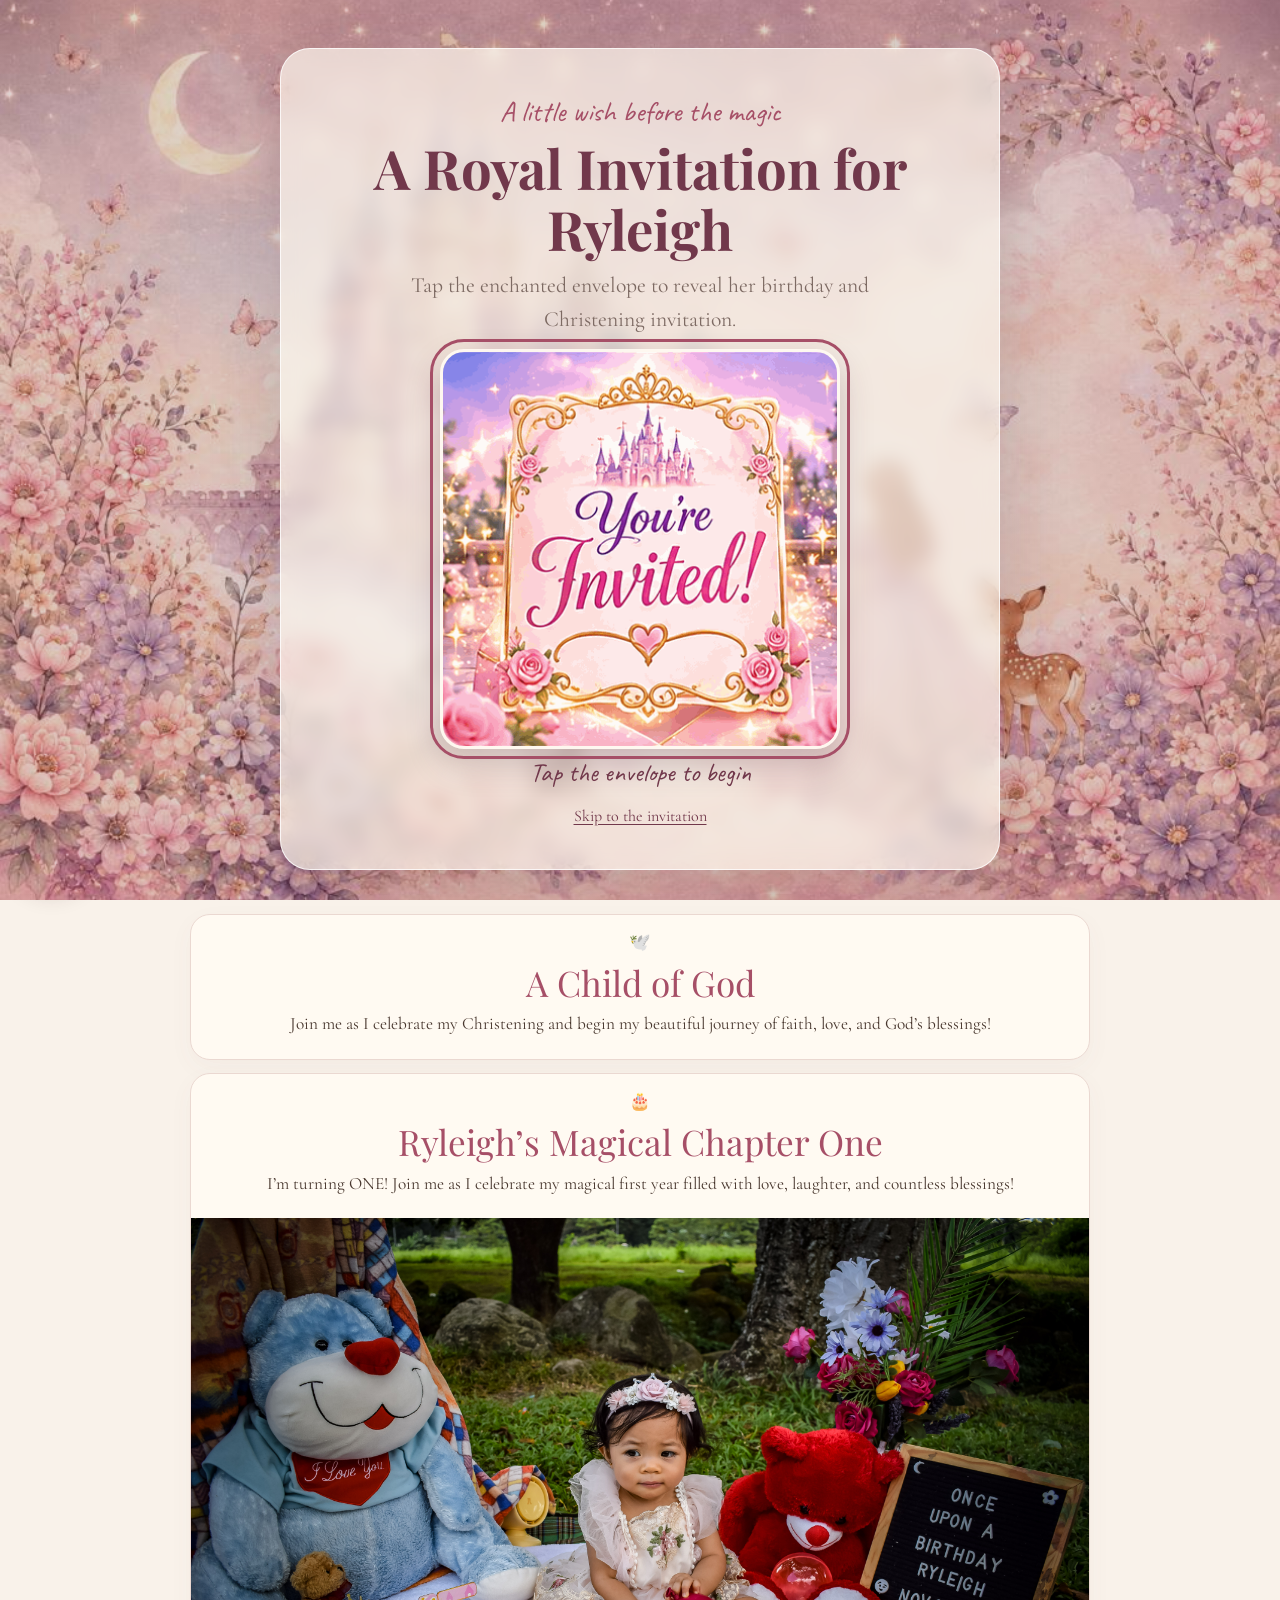
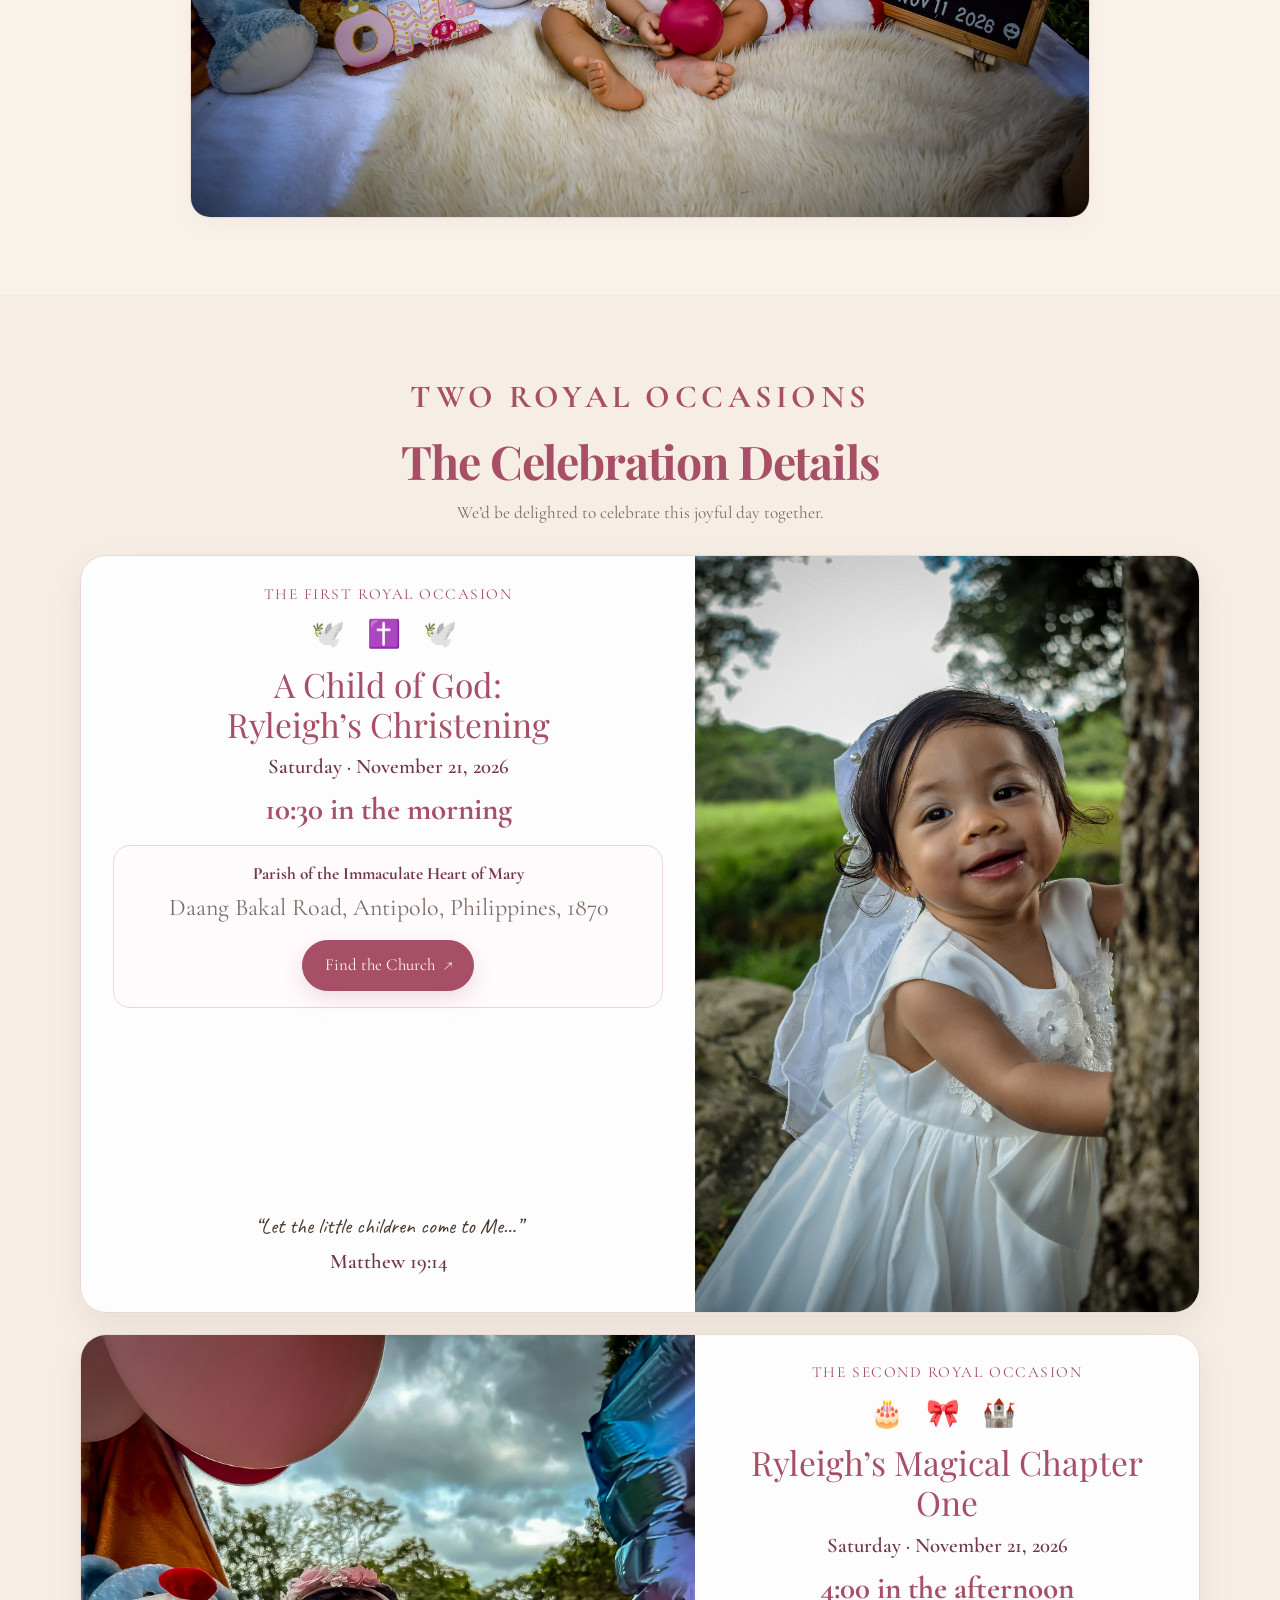
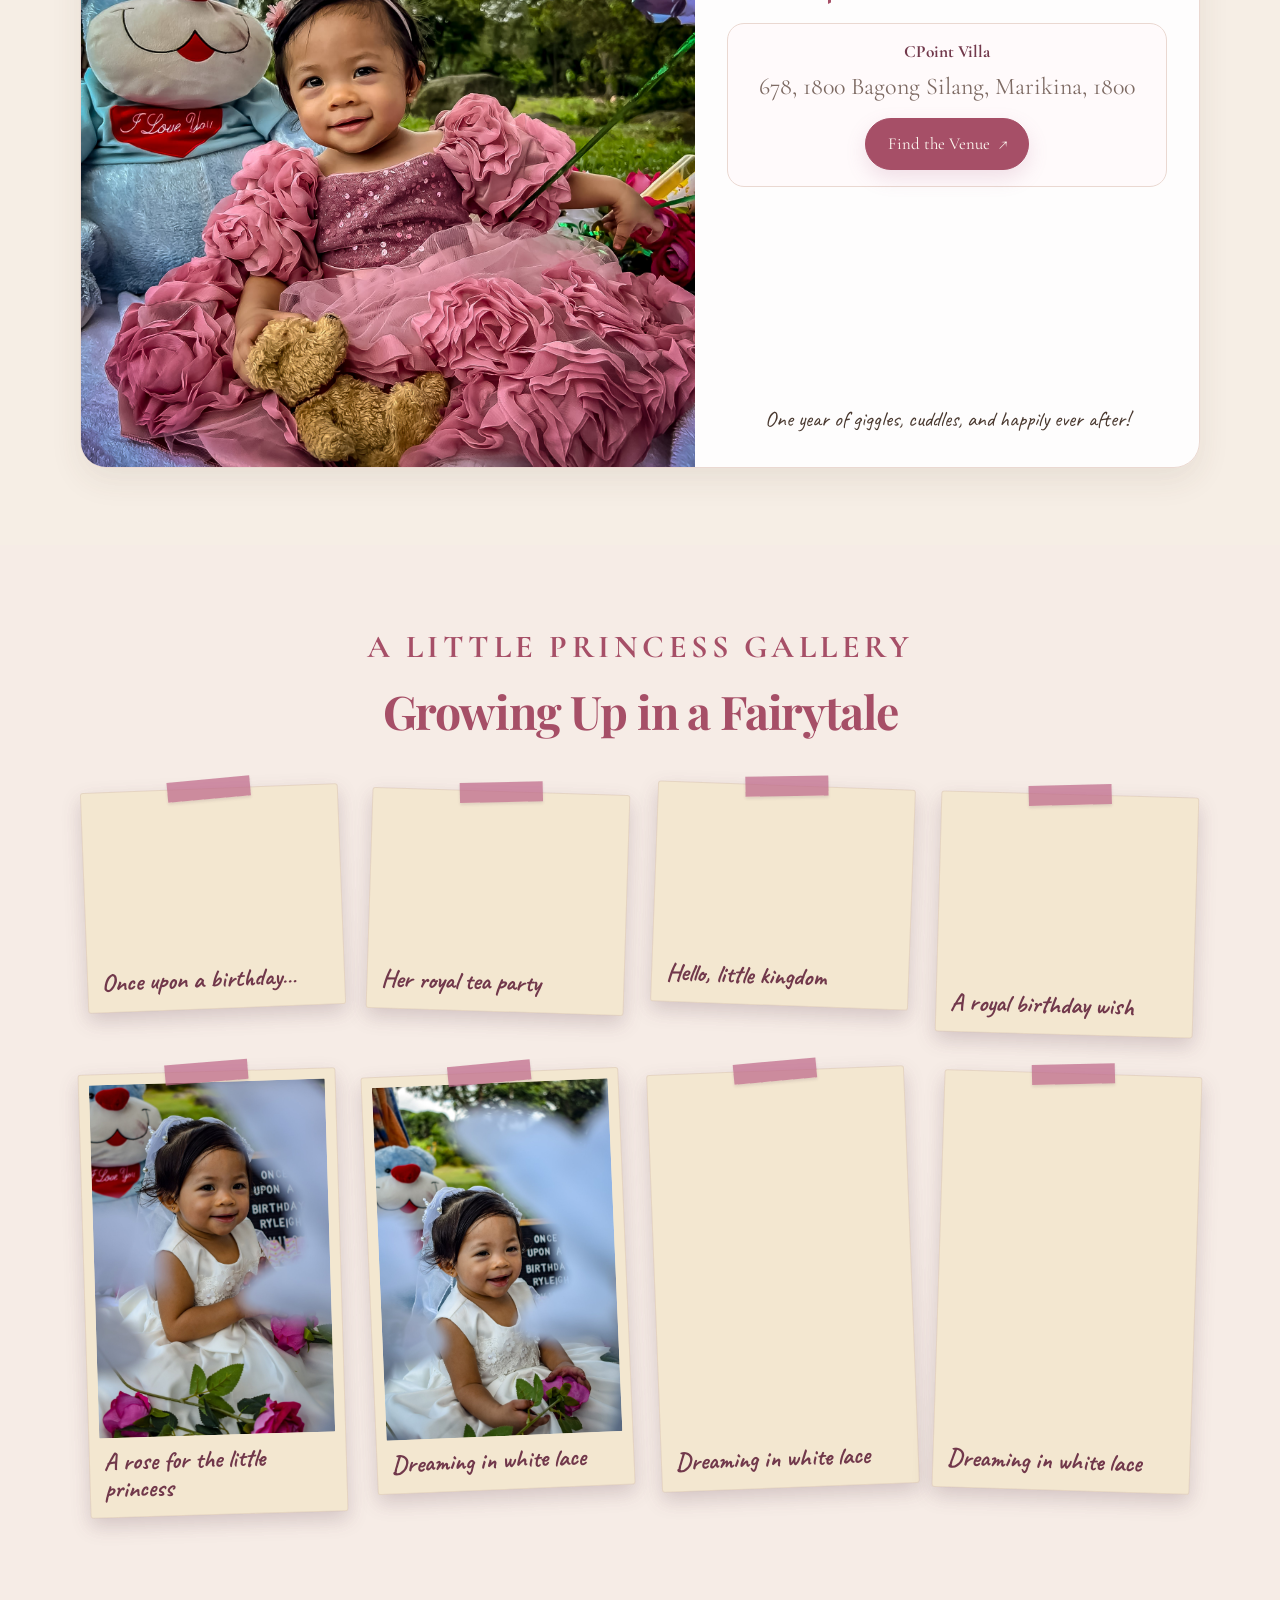
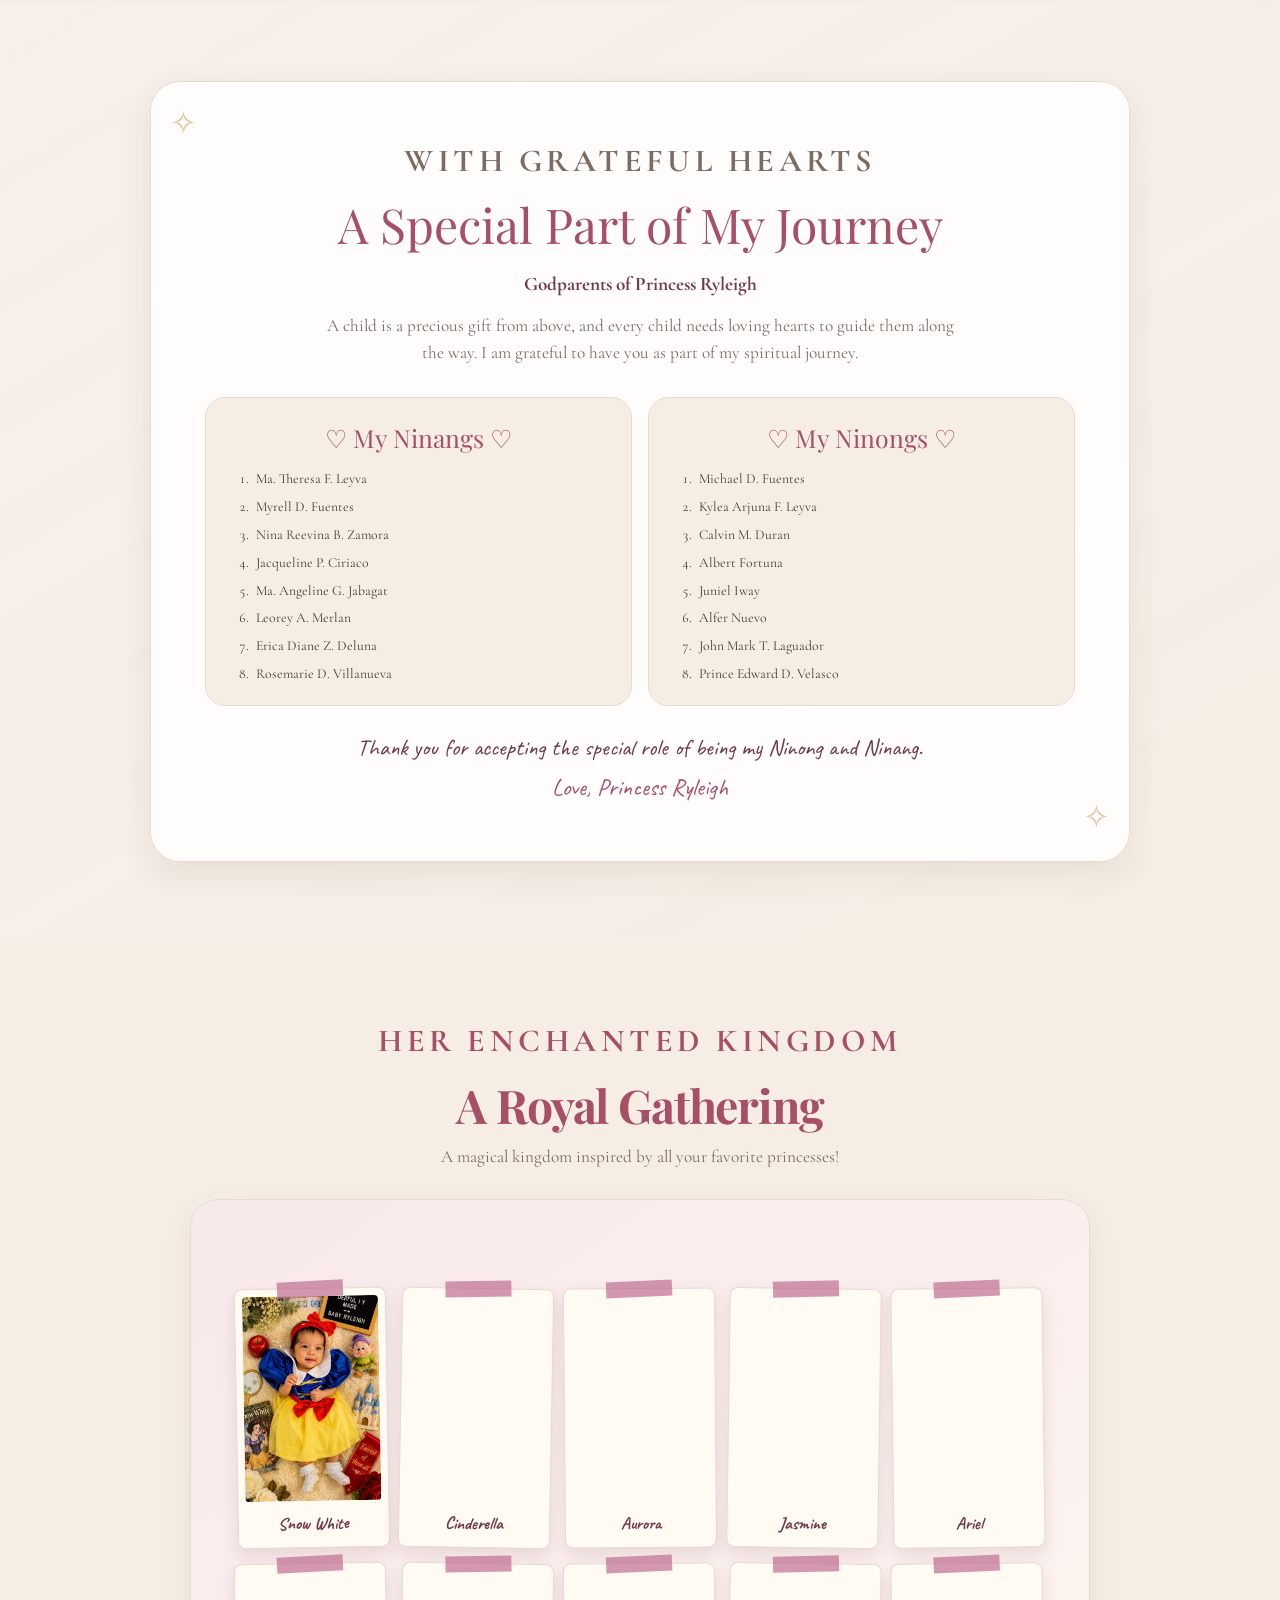
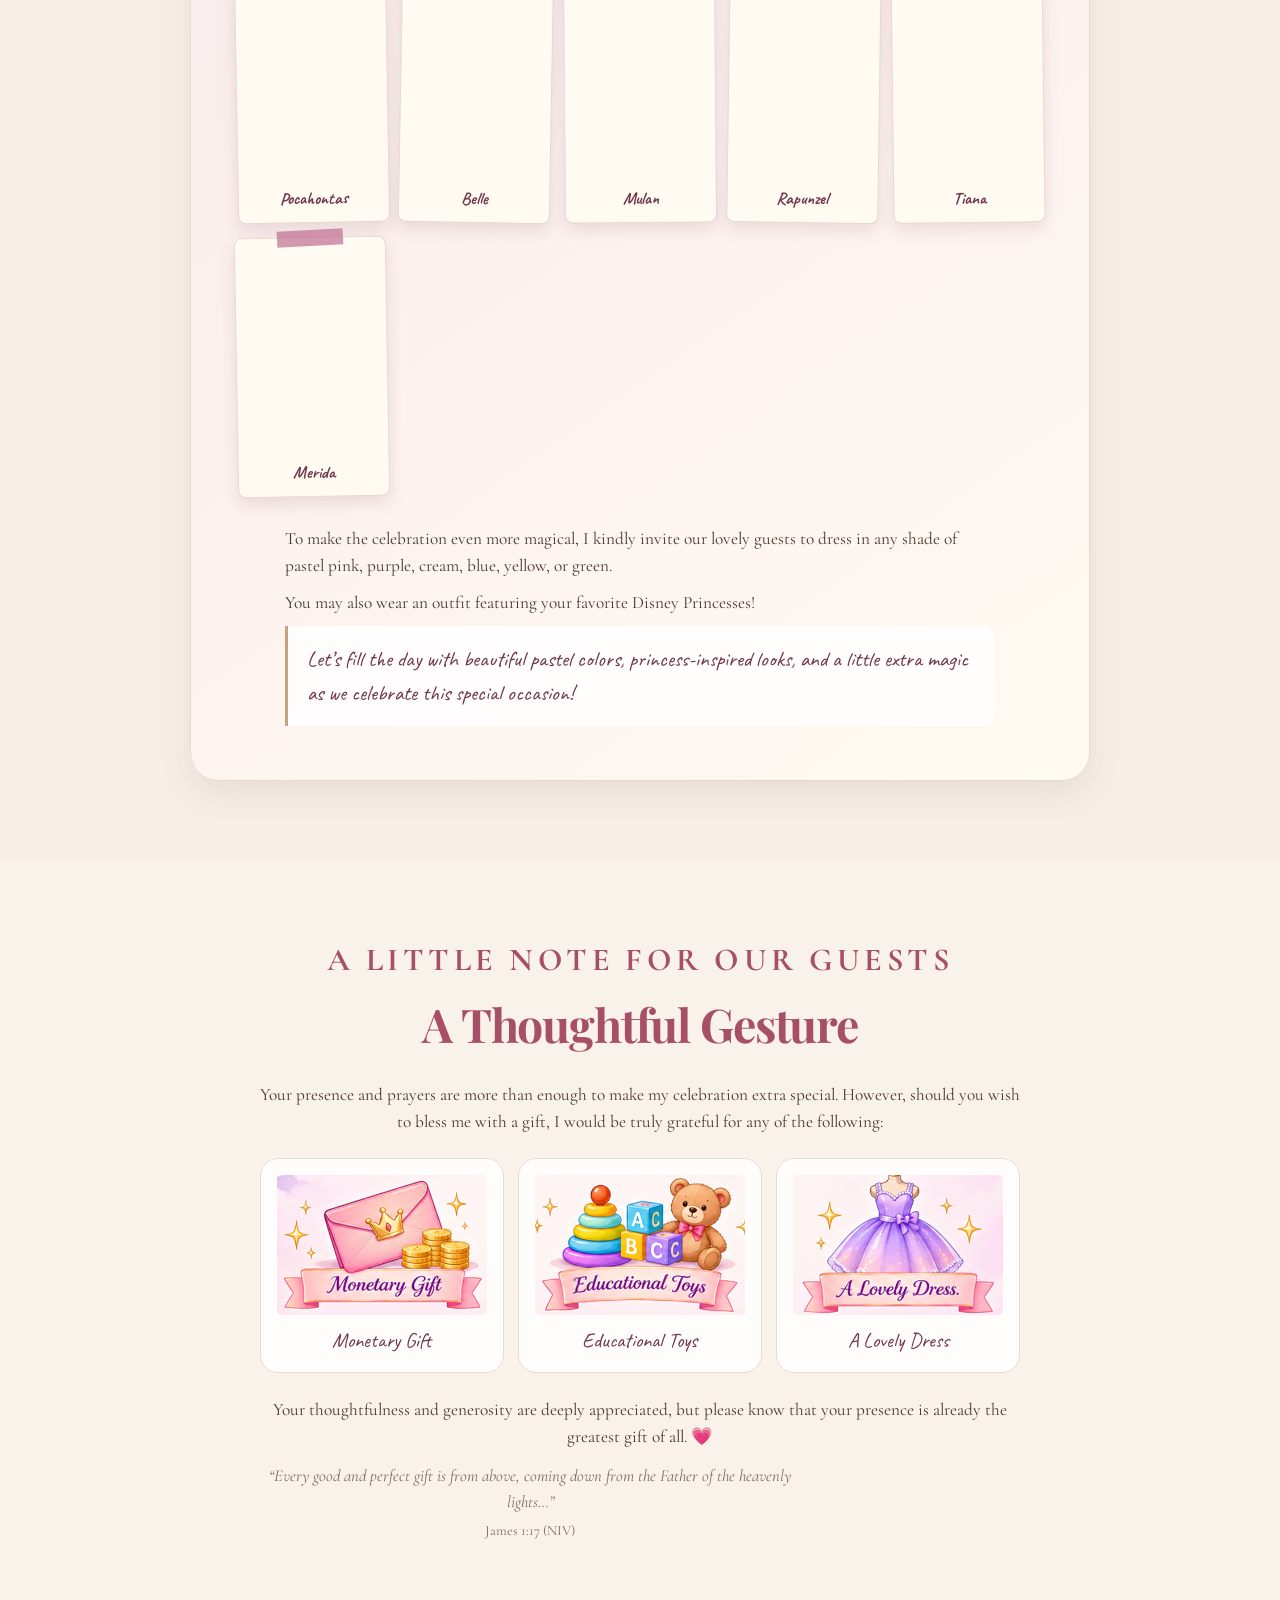
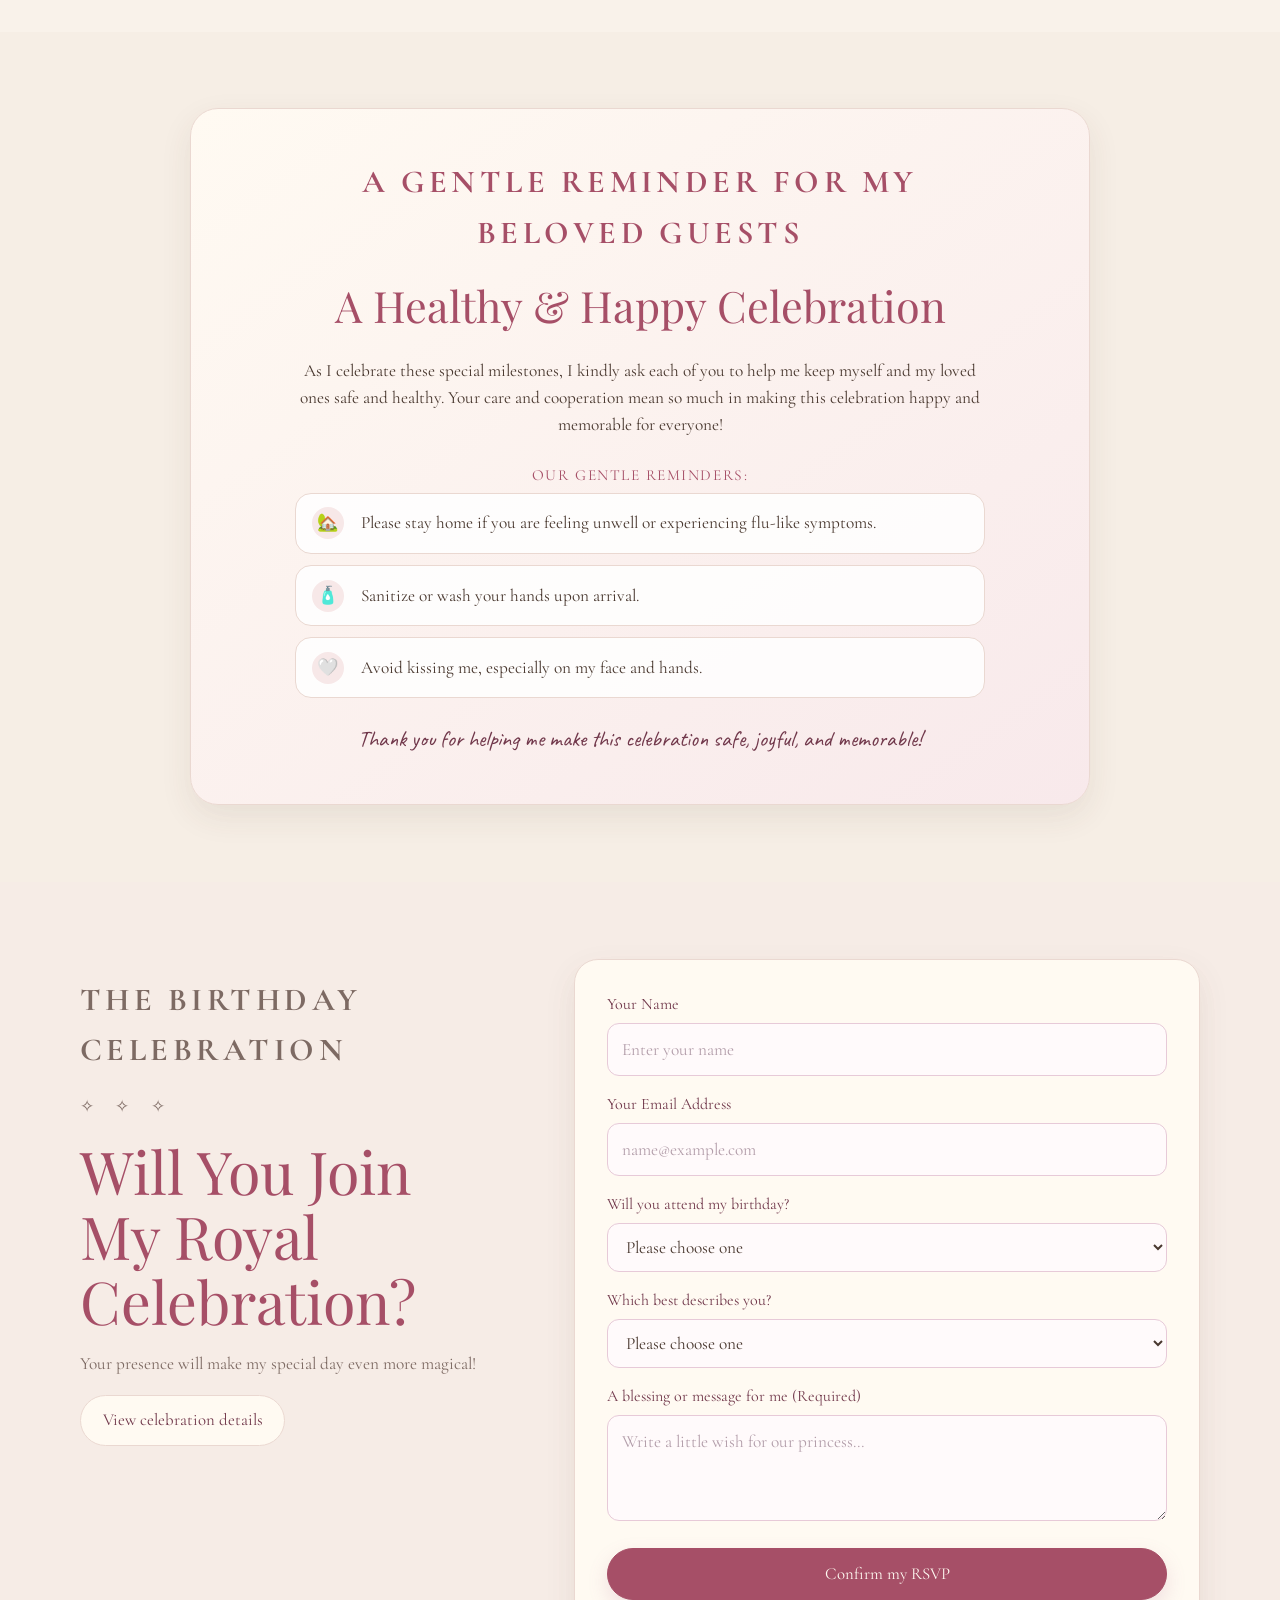
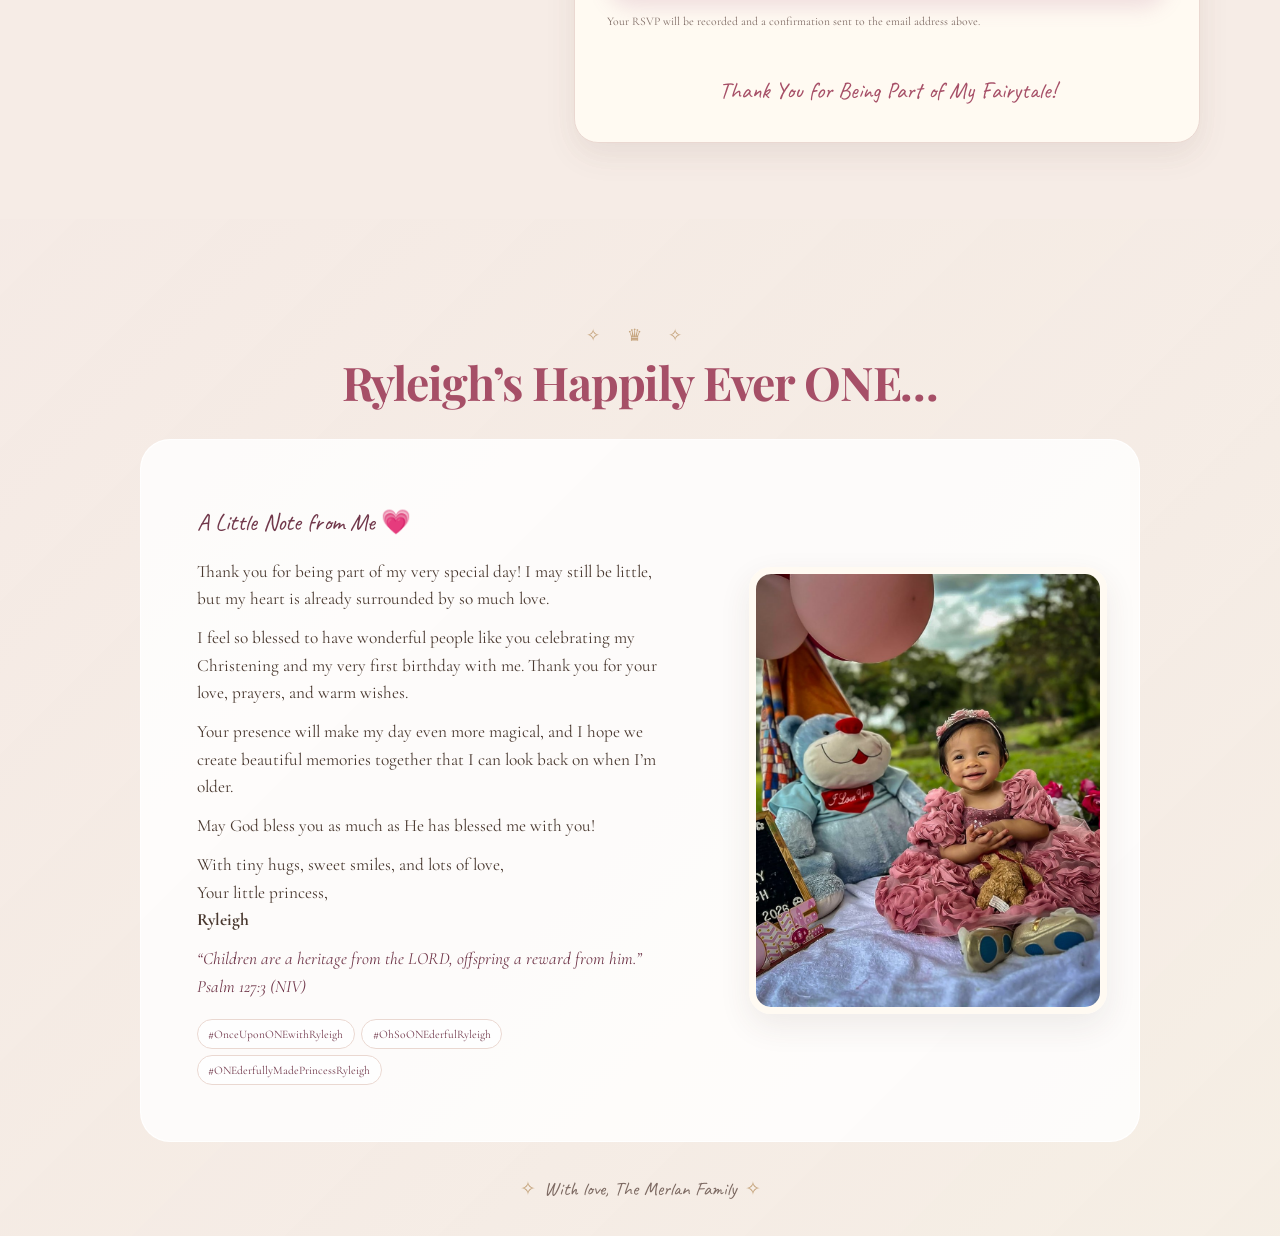
==== commit ff697a11: "Update Ryleigh invitation and RSVP integration" ====
--- a/index.html
+++ b/index.html
@@ -14,7 +14,6 @@
 </head>
 <body>
   <div class="ambient-background" aria-hidden="true">
-    <div class="ambient-background__layer is-visible"></div>
     <div class="ambient-background__layer"></div>
     <div class="party-atmosphere">
       <span class="party-balloon party-balloon--rose"></span>
@@ -34,26 +33,19 @@
   <section class="birthday-intro" id="birthday-intro" role="dialog" aria-modal="true" aria-labelledby="birthday-intro-title" aria-describedby="birthday-intro-help" aria-hidden="false">
     <div class="birthday-intro__content">
       <p class="birthday-intro__eyebrow">A little wish before the magic</p>
-      <h1 id="birthday-intro-title">Make a wish for Ryleigh</h1>
-      <p class="birthday-intro__help" id="birthday-intro-help">Tap the candle to open her birthday and Christening invitation.</p>
-      <button class="birthday-cake" id="blow-candle" type="button" aria-label="Blow out the candle and open the invitation">
-        <span class="cake-candle" aria-hidden="true">
-          <span class="cake-wick"></span>
-          <span class="cake-flame"></span>
-          <span class="cake-smoke"><i></i><i></i><i></i></span>
-        </span>
-        <span class="cake-tier cake-tier--top" aria-hidden="true"><i></i><i></i><i></i></span>
-        <span class="cake-tier cake-tier--bottom" aria-hidden="true"><i></i><i></i><i></i><i></i></span>
-        <span class="cake-plate" aria-hidden="true"></span>
+      <h1 id="birthday-intro-title">A Royal Invitation for Ryleigh</h1>
+      <p class="birthday-intro__help" id="birthday-intro-help">Tap the enchanted envelope to reveal her birthday and Christening invitation.</p>
+      <button class="birthday-reveal" id="open-invitation" type="button" aria-label="Tap to open Ryleigh's animated invitation">
+        <img src="Magical%20Princess%20Invitation%20Reveal.gif" alt="A sparkling pink invitation envelope before a fairytale castle" fetchpriority="high">
       </button>
-      <p class="birthday-intro__prompt" id="birthday-intro-prompt">Blow out the candle to begin</p>
+      <p class="birthday-intro__prompt" id="birthday-intro-prompt">Tap the envelope to begin</p>
       <a class="birthday-intro__skip" id="skip-birthday-intro" href="#main">Skip to the invitation</a>
     </div>
   </section>
   <script>
     (() => {
       const intro = document.getElementById('birthday-intro');
-      const cake = document.getElementById('blow-candle');
+      const revealButton = document.getElementById('open-invitation');
       const skip = document.getElementById('skip-birthday-intro');
       const prompt = document.getElementById('birthday-intro-prompt');
       const reducedMotion = window.matchMedia('(prefers-reduced-motion: reduce)').matches;
@@ -73,13 +65,14 @@
       };
 
       document.documentElement.classList.add('intro-open');
-      cake.focus({ preventScroll: true });
-      cake.addEventListener('click', () => {
+      revealButton.focus({ preventScroll: true });
+      revealButton.addEventListener('click', () => {
         if (closing) return;
         closing = true;
-        prompt.textContent = 'A little wish... here comes the magic!';
-        intro.classList.add('is-blowing');
-        window.setTimeout(finishIntro, reducedMotion ? 0 : 1450);
+        prompt.textContent = 'Your royal invitation is opening…';
+        intro.classList.add('is-opening');
+        window.dispatchEvent(new Event('ryleigh:play-music'));
+        window.setTimeout(finishIntro, reducedMotion ? 0 : 1100);
       });
       skip.addEventListener('click', (event) => {
         event.preventDefault();
@@ -150,6 +143,7 @@
             <div class="hero-photo-frame">
               <img class="hero-photo" src="ryleigh-invitation-assets/birthday-portrait.jpg" alt="Ryleigh smiling in her white christening dress" fetchpriority="high">
             </div>
+            <img class="hero-princess-display" src="Disney%20Princess.gif" alt="Animated display of Disney Princess characters" decoding="async">
           </figure>
           <p class="date-chip"><span aria-hidden="true">✧</span> November 21, 2026</p>
           <div class="hero-actions">
@@ -269,6 +263,16 @@
             <img src="ryleigh-invitation-assets/gallery-ryleigh-04.jpg" alt="A close portrait of Ryleigh in her birthday dress" loading="lazy" decoding="async">
             <span class="gallery-caption">Dreaming in white lace</span>
           </button>
+          <button class="gallery-item gallery-item--portrait" type="button" aria-pressed="false">
+            <span class="gallery-tape" aria-hidden="true"></span>
+            <img src="ryleigh-invitation-assets/Ryleigh11.11.25-24.jpg" alt="A close portrait of Ryleigh in her birthday dress" loading="lazy" decoding="async">
+            <span class="gallery-caption">Dreaming in white lace</span>
+          </button>
+          <button class="gallery-item gallery-item--portrait" type="button" aria-pressed="false">
+            <span class="gallery-tape" aria-hidden="true"></span>
+            <img src="ryleigh-invitation-assets/Ryleigh11.11.25-25.jpg" alt="A close portrait of Ryleigh in her birthday dress" loading="lazy" decoding="async">
+            <span class="gallery-caption">Dreaming in white lace</span>
+          </button>
         </div>
       </div>
     </section>
@@ -325,20 +329,19 @@
         </div>
         <div class="royal-card">
           <div class="princess-chips" aria-label="Princess-inspired dress-up ideas">
-            <span>Cinderella</span><span>Belle</span><span>Ariel</span><span>Aurora</span><span>Snow White</span><span>Jasmine</span><span>Tiana</span><span>Rapunzel</span><span>Pocahontas</span><span>Mulan</span><span>Merida</span>
           </div>
           <ul class="royal-gallery" aria-label="Ryleigh dressed as the princesses">
-            <li><figure class="royal-photo-card"><img src="ryleigh-invitation-assets/royal-princess-02.jpg" alt="Ryleigh dressed as Cinderella" loading="lazy" decoding="async"><figcaption>Cinderella</figcaption></figure></li>
-            <li><figure class="royal-photo-card"><img src="ryleigh-invitation-assets/royal-princess-07.jpg" alt="Ryleigh dressed as Belle" loading="lazy" decoding="async"><figcaption>Belle</figcaption></figure></li>
-            <li><figure class="royal-photo-card"><img src="ryleigh-invitation-assets/royal-princess-05.jpg" alt="Ryleigh dressed as Ariel" loading="lazy" decoding="async"><figcaption>Ariel</figcaption></figure></li>
-            <li><figure class="royal-photo-card"><img src="ryleigh-invitation-assets/royal-princess-03.jpg" alt="Ryleigh dressed as Aurora" loading="lazy" decoding="async"><figcaption>Aurora</figcaption></figure></li>
-            <li><figure class="royal-photo-card"><img src="ryleigh-invitation-assets/royal-princess-01.jpg" alt="Ryleigh dressed as Snow White" loading="lazy" decoding="async"><figcaption>Snow White</figcaption></figure></li>
-            <li><figure class="royal-photo-card"><img src="ryleigh-invitation-assets/royal-princess-04.jpg" alt="Ryleigh dressed as Jasmine" loading="lazy" decoding="async"><figcaption>Jasmine</figcaption></figure></li>
-            <li><figure class="royal-photo-card"><img src="ryleigh-invitation-assets/royal-princess-10.jpg" alt="Ryleigh dressed as Tiana" loading="lazy" decoding="async"><figcaption>Tiana</figcaption></figure></li>
-            <li><figure class="royal-photo-card"><img src="ryleigh-invitation-assets/royal-princess-09.jpg" alt="Ryleigh dressed as Rapunzel" loading="lazy" decoding="async"><figcaption>Rapunzel</figcaption></figure></li>
-            <li><figure class="royal-photo-card"><img src="ryleigh-invitation-assets/royal-princess-06.jpg" alt="Ryleigh dressed as Pocahontas" loading="lazy" decoding="async"><figcaption>Pocahontas</figcaption></figure></li>
-            <li><figure class="royal-photo-card"><img src="ryleigh-invitation-assets/royal-princess-08.jpg" alt="Ryleigh dressed as Mulan" loading="lazy" decoding="async"><figcaption>Mulan</figcaption></figure></li>
-            <li><figure class="royal-photo-card"><img src="ryleigh-invitation-assets/royal-princess-11.jpg" alt="Ryleigh dressed as Merida" loading="lazy" decoding="async"><figcaption>Merida</figcaption></figure></li>
+            <li><figure class="royal-photo-card"><img src="assets_images/Ryleighs_Photo/01.png" alt="Ryleigh dressed as Snow White" loading="lazy" decoding="async"><figcaption>Snow White</figcaption></figure></li>
+            <li><figure class="royal-photo-card"><img src="assets_images/Ryleighs_Photo/02.png" alt="Ryleigh dressed as Cinderella" loading="lazy" decoding="async"><figcaption>Cinderella</figcaption></figure></li>
+            <li><figure class="royal-photo-card"><img src="assets_images/Ryleighs_Photo/03.png" alt="Ryleigh dressed as Aurora" loading="lazy" decoding="async"><figcaption>Aurora</figcaption></figure></li>
+            <li><figure class="royal-photo-card"><img src="assets_images/Ryleighs_Photo/04.png" alt="Ryleigh dressed as Jasmine" loading="lazy" decoding="async"><figcaption>Jasmine</figcaption></figure></li>
+            <li><figure class="royal-photo-card"><img src="assets_images/Ryleighs_Photo/05.png" alt="Ryleigh dressed as Ariel" loading="lazy" decoding="async"><figcaption>Ariel</figcaption></figure></li>
+            <li><figure class="royal-photo-card"><img src="assets_images/Ryleighs_Photo/06.png" alt="Ryleigh dressed as Pocahontas" loading="lazy" decoding="async"><figcaption>Pocahontas</figcaption></figure></li>
+            <li><figure class="royal-photo-card"><img src="assets_images/Ryleighs_Photo/07.png" alt="Ryleigh dressed as Belle" loading="lazy" decoding="async"><figcaption>Belle</figcaption></figure></li>
+            <li><figure class="royal-photo-card"><img src="assets_images/Ryleighs_Photo/08.png" alt="Ryleigh dressed as Mulan" loading="lazy" decoding="async"><figcaption>Mulan</figcaption></figure></li>
+            <li><figure class="royal-photo-card"><img src="assets_images/Ryleighs_Photo/09.png" alt="Ryleigh dressed as Rapunzel" loading="lazy" decoding="async"><figcaption>Rapunzel</figcaption></figure></li>
+            <li><figure class="royal-photo-card"><img src="assets_images/Ryleighs_Photo/10.png" alt="Ryleigh dressed as Tiana" loading="lazy" decoding="async"><figcaption>Tiana</figcaption></figure></li>
+            <li><figure class="royal-photo-card"><img src="assets_images/Ryleighs_Photo/11.png" alt="Ryleigh dressed as Merida" loading="lazy" decoding="async"><figcaption>Merida</figcaption></figure></li>
           </ul>
           <div class="dress-code-copy">
             <p>To make the celebration even more magical, I kindly invite our lovely guests to dress in any shade of pastel pink, purple, cream, blue, yellow, or green.</p>
@@ -358,9 +361,9 @@
         <div class="gift-copy">
           <p>Your presence and prayers are more than enough to make my celebration extra special. However, should you wish to bless me with a gift, I would be truly grateful for any of the following:</p>
           <div class="gift-grid" aria-label="Gift ideas">
-            <div class="gift-item"><span aria-hidden="true">💌</span><strong>Monetary Gift</strong></div>
-            <div class="gift-item"><span aria-hidden="true">🧸</span><strong>Educational Toys</strong></div>
-            <div class="gift-item"><span aria-hidden="true">👗</span><strong>A Lovely Dress</strong></div>
+            <div class="gift-item"><img src="thoughtful_gifts/Monetary%20Gift.jpg" alt="A monetary gift" loading="lazy" decoding="async"><strong>Monetary Gift</strong></div>
+            <div class="gift-item"><img src="thoughtful_gifts/Educational%20Toys.jpg" alt="Educational toys" loading="lazy" decoding="async"><strong>Educational Toys</strong></div>
+            <div class="gift-item"><img src="thoughtful_gifts/Lovely%20Dress.jpg" alt="A lovely dress" loading="lazy" decoding="async"><strong>A Lovely Dress</strong></div>
           </div>
           <p>Your thoughtfulness and generosity are deeply appreciated, but please know that your presence is already the greatest gift of all. <span aria-hidden="true">💗</span></p>
           <p class="verse">“Every good and perfect gift is from above, coming down from the Father of the heavenly lights…”<cite>James 1:17 (NIV)</cite></p>
@@ -414,13 +417,28 @@
             </select>
           </div>
           <div class="form-field">
+            <label for="guest-type">Which best describes you?</label>
+            <select id="guest-type" name="guestType" required>
+              <option value="" selected disabled>Please choose one</option>
+              <option value="Ninong">Ninong</option>
+              <option value="Ninang">Ninang</option>
+              <option value="Other guest">Other guest</option>
+            </select>
+          </div>
+          <div class="form-field">
             <label for="message">A blessing or message for me <span>(Required)</span></label>
             <textarea id="message" name="message" placeholder="Write a little wish for our princess…" required></textarea>
           </div>
+          <input type="hidden" name="submissionToken" id="submission-token">
+          <div class="form-honeypot" aria-hidden="true">
+            <label for="website">Leave this field empty</label>
+            <input id="website" name="website" tabindex="-1" autocomplete="off">
+          </div>
           <button class="button" type="submit">Confirm my RSVP</button>
-          <p class="form-note">This invitation preview does not send or store RSVP responses. Please connect a response service before sharing the form.</p>
+          <p class="form-note">Your RSVP will be recorded and a confirmation sent to the email address above.</p>
           <p class="form-status" id="form-status" aria-live="polite"></p>
           <p class="rsvp-thankyou">Thank You for Being Part of My Fairytale!</p>
+          <iframe id="rsvp-submit-frame" name="rsvp-submit-frame" title="RSVP submission status" hidden></iframe>
         </form>
       </div>
     </section>
@@ -450,6 +468,7 @@
   </main>
 
   <audio id="invitation-audio" preload="none" src="assets_images/Ryleighs_Photo/AA%20Disney%20-%20When%20You%20Wish%20Upon%20a%20Star%20-%20Cover%20Sara%20Bareilles.mp3"></audio>
+  <script src="rsvp-config.js"></script>
   <script>
     const music = document.getElementById('invitation-audio');
     const musicToggle = document.getElementById('music-toggle');
@@ -482,6 +501,9 @@
         musicActionLabel.textContent = 'Music unavailable';
       }
     };
+    window.addEventListener('ryleigh:play-music', () => {
+      if (music.paused) void startMusic();
+    });
     music.volume = Number(musicVolume.value);
     musicVolume.addEventListener('input', () => {
       music.volume = Number(musicVolume.value);
@@ -521,9 +543,54 @@
       window.setTimeout(() => picture.classList.remove('is-tapped'), 700);
     });
 
-    document.getElementById('rsvp-form').addEventListener('submit', (event) => {
+    const rsvpForm = document.getElementById('rsvp-form');
+    const rsvpStatus = document.getElementById('form-status');
+    const rsvpButton = rsvpForm.querySelector('button[type="submit"]');
+    const rsvpFrame = document.getElementById('rsvp-submit-frame');
+    let pendingRsvpToken = '';
+    let rsvpTimeout = 0;
+
+    window.addEventListener('message', (event) => {
+      if (event.source !== rsvpFrame.contentWindow) return;
+      const result = event.data;
+      if (!result || result.type !== 'ryleigh-rsvp-result' || result.token !== pendingRsvpToken) return;
+
+      window.clearTimeout(rsvpTimeout);
+      pendingRsvpToken = '';
+      rsvpButton.disabled = false;
+      if (result.ok) {
+        rsvpStatus.textContent = result.emailSent
+          ? 'Thank you! Your RSVP is recorded and a confirmation email has been sent.'
+          : 'Thank you! Your RSVP is recorded, but the confirmation email could not be sent. Please contact the host.';
+        rsvpForm.reset();
+      } else {
+        rsvpStatus.textContent = result.message || 'We could not submit your RSVP. Please try again.';
+      }
+    });
+
+    rsvpForm.addEventListener('submit', (event) => {
       event.preventDefault();
-      document.getElementById('form-status').textContent = 'Thank you for your lovely message. This preview has not sent your RSVP.';
+      const endpoint = String(window.RYLEIGH_RSVP_ENDPOINT || '').trim();
+      if (!/^https:\/\/script\.google\.com\/macros\/s\/[^/]+\/exec(?:\?.*)?$/.test(endpoint)) {
+        rsvpStatus.textContent = 'The RSVP sheet is not connected yet. Please contact the host to RSVP.';
+        return;
+      }
+
+      pendingRsvpToken = `${Date.now().toString(36)}-${Math.random().toString(36).slice(2)}`;
+      document.getElementById('submission-token').value = pendingRsvpToken;
+      rsvpForm.action = endpoint;
+      rsvpForm.method = 'post';
+      rsvpForm.target = 'rsvp-submit-frame';
+      rsvpButton.disabled = true;
+      rsvpStatus.textContent = 'Sending your RSVP…';
+      HTMLFormElement.prototype.submit.call(rsvpForm);
+
+      rsvpTimeout = window.setTimeout(() => {
+        if (!pendingRsvpToken) return;
+        pendingRsvpToken = '';
+        rsvpButton.disabled = false;
+        rsvpStatus.textContent = 'We could not confirm the submission. Please try again or contact the host.';
+      }, 20000);
     });
 
     const galleryCards = [...document.querySelectorAll('.gallery-item')];
@@ -538,71 +605,6 @@
       });
     });
 
-    const invitationSections = [...document.querySelectorAll('#main > section')];
-    const backgroundLayers = [...document.querySelectorAll('.ambient-background__layer')];
-    if ('IntersectionObserver' in window && invitationSections.length && backgroundLayers.length === 2) {
-      const getBackground = (section) => {
-        const styles = getComputedStyle(section);
-        const image = styles.getPropertyValue('--scene-image').trim();
-        const position = styles.getPropertyValue('--scene-position').trim() || 'center';
-        const opacity = styles.getPropertyValue('--scene-opacity').trim() || '.38';
-        return { image, position, opacity, key: `${image}|${position}|${opacity}` };
-      };
-
-      let visibleBackgroundIndex = 0;
-      const initialBackground = getBackground(invitationSections[0]);
-      let visibleBackgroundKey = initialBackground.key;
-      backgroundLayers[0].style.backgroundImage = initialBackground.image;
-      backgroundLayers[0].style.backgroundPosition = initialBackground.position;
-      backgroundLayers[0].style.setProperty('--ambient-opacity', initialBackground.opacity);
-      backgroundLayers[0].classList.add('is-visible');
-
-      function showBackground(section) {
-        const nextBackground = getBackground(section);
-        if (!nextBackground.image || nextBackground.key === visibleBackgroundKey) return;
-
-        const nextIndex = 1 - visibleBackgroundIndex;
-        const nextLayer = backgroundLayers[nextIndex];
-        const currentLayer = backgroundLayers[visibleBackgroundIndex];
-        nextLayer.style.backgroundImage = nextBackground.image;
-        nextLayer.style.backgroundPosition = nextBackground.position;
-        nextLayer.style.setProperty('--ambient-opacity', nextBackground.opacity);
-        nextLayer.classList.add('is-visible');
-        currentLayer.classList.remove('is-visible');
-        visibleBackgroundIndex = nextIndex;
-        visibleBackgroundKey = nextBackground.key;
-      }
-
-      function updateBackground() {
-        const viewportCenter = window.innerHeight / 2;
-        const centeredSection = invitationSections.find((section) => {
-          const bounds = section.getBoundingClientRect();
-          return bounds.top <= viewportCenter && bounds.bottom >= viewportCenter;
-        });
-        const mostVisibleSection = centeredSection || invitationSections
-          .map((section) => {
-            const bounds = section.getBoundingClientRect();
-            const visibleHeight = Math.max(0, Math.min(bounds.bottom, window.innerHeight) - Math.max(bounds.top, 0));
-            return { section, visibleHeight };
-          })
-          .sort((first, second) => second.visibleHeight - first.visibleHeight)[0]?.section;
-        if (mostVisibleSection) showBackground(mostVisibleSection);
-      }
-
-      const backgroundObserver = new IntersectionObserver(updateBackground, { rootMargin: '-12% 0px -12% 0px', threshold: 0 });
-      invitationSections.forEach((section) => backgroundObserver.observe(section));
-      updateBackground();
-      let scheduledBackgroundFrame = 0;
-      const scheduleBackgroundUpdate = () => {
-        if (scheduledBackgroundFrame) return;
-        scheduledBackgroundFrame = requestAnimationFrame(() => {
-          scheduledBackgroundFrame = 0;
-          updateBackground();
-        });
-      };
-      window.addEventListener('scroll', scheduleBackgroundUpdate, { passive: true });
-      window.addEventListener('resize', scheduleBackgroundUpdate, { passive: true });
-    }
   </script>
   <script>
     (() => {
--- a/styles.css
+++ b/styles.css
@@ -46,24 +46,12 @@
     .ambient-background__layer {
       position: absolute;
       inset: -1.5%;
-      opacity: 0;
+      opacity: .8;
+      background-image: url("assets_background/Background.jpg");
+      background-position: center;
       background-repeat: no-repeat;
       background-size: cover;
-      transform: scale(1);
-      transition: opacity 900ms ease;
-      animation: invitation-backdrop-drift 46s ease-in-out infinite alternate paused;
-    }
-    .ambient-background__layer:first-child {
-      background-image: url("assets_background/360_F_1414030689_Z0S1JRbr9MD4VKDl4QFL3gkjhSVxL1kw_upscayl_4x_upscayl-standard-4x.png");
-      background-position: 68% center;
-    }
-    .ambient-background__layer.is-visible {
-      opacity: var(--ambient-opacity, .38);
-      animation-play-state: running;
-    }
-    @keyframes invitation-backdrop-drift {
-      from { transform: scale(1); }
-      to { transform: scale(1.045); }
+      transform: none;
     }
     .party-atmosphere { position: absolute; z-index: 1; inset: 0; overflow: hidden; pointer-events: none; }
     .party-balloon {
@@ -306,7 +294,7 @@
       overflow: auto;
       padding: clamp(1rem, 4vw, 3rem);
       color: var(--rose-dark);
-      background: linear-gradient(135deg, rgba(72, 43, 58, .28), rgba(101, 55, 76, .34)), url("assets_background/rose-gold-balloons-background-valentine-celebration_25819-754_upscayl_4x_upscayl-standard-4x.png") center / cover;
+      background: linear-gradient(135deg, rgba(72, 43, 58, .18), rgba(101, 55, 76, .22)), url("assets_background/Background.jpg") center / cover no-repeat;
       opacity: 1;
       visibility: visible;
       transition: opacity .76s ease, visibility 0s linear;
@@ -328,124 +316,42 @@
     .birthday-intro__eyebrow { margin: 0 0 .25rem; color: var(--rose); font-family: var(--soft-script); font-size: clamp(1.35rem, 3vw, 1.8rem); }
     .birthday-intro__content h1 { margin: 0; color: var(--rose-dark); font-family: var(--serif); font-size: clamp(2rem, 5vw, 3.4rem); line-height: 1.12; }
     .birthday-intro__help { max-width: 34rem; margin: .5rem 0 0; color: var(--muted); font-family: var(--label); font-size: clamp(1.05rem, 2.3vw, 1.35rem); }
-    .birthday-cake {
-      position: relative;
+    .birthday-reveal {
       display: block;
-      width: clamp(220px, 36vw, 330px);
-      height: 270px;
+      width: clamp(240px, 42vw, 400px);
+      aspect-ratio: 1;
       flex: 0 0 auto;
-      margin: .4rem auto 0;
+      margin: .8rem auto .25rem;
       padding: 0;
+      overflow: hidden;
       background: transparent;
-      border: 0;
-      border-radius: 50%;
+      border: 3px solid rgba(255, 250, 242, .92);
+      border-radius: 24px;
+      box-shadow: 0 14px 34px rgba(72, 39, 57, .24);
       cursor: pointer;
       -webkit-tap-highlight-color: transparent;
-    }
-    .birthday-cake:focus-visible { outline: 3px solid var(--rose); outline-offset: 7px; }
-    .cake-plate {
-      position: absolute;
-      z-index: 1;
-      bottom: 15px;
-      left: 0;
-      width: 100%;
-      height: 24px;
-      border: 2px solid rgba(197, 164, 125, .74);
-      border-radius: 50%;
-      background: linear-gradient(#fffdf8, #ead8d1);
-      box-shadow: 0 10px 15px rgba(91, 55, 69, .16);
-    }
-    .cake-tier {
-      position: absolute;
-      display: block;
-      border: 1px solid rgba(186, 117, 133, .48);
-      background: linear-gradient(145deg, #f8d6da, #eaaebc);
-      box-shadow: inset 0 -10px 16px rgba(176, 88, 115, .14), 0 8px 15px rgba(94, 51, 66, .14);
-    }
-    .cake-tier::before {
-      position: absolute;
-      top: -9px;
-      right: -2px;
-      left: -2px;
-      height: 24px;
-      border: 1px solid rgba(227, 195, 174, .7);
-      border-radius: 50%;
-      background: linear-gradient(#fffdf5, #f8ece2);
-      content: "";
-    }
-    .cake-tier::after {
-      position: absolute;
-      top: 4px;
-      left: 15%;
-      width: 9px;
-      height: 19px;
-      border-radius: 0 0 7px 7px;
-      background: #fff8f0;
-      box-shadow: 43px 0 #fff8f0, 91px 1px #fff8f0;
-      content: "";
-    }
-    .cake-tier--top { z-index: 3; bottom: 102px; left: 20%; width: 60%; height: 76px; border-radius: 16px 16px 10px 10px; }
-    .cake-tier--bottom { z-index: 2; bottom: 26px; left: 5%; width: 90%; height: 93px; border-radius: 17px 17px 22px 22px; background: linear-gradient(145deg, #f2c2cf, #df91a8); }
-    .cake-tier--bottom::after { box-shadow: 49px 1px #fff8f0, 105px 0 #fff8f0, 167px 2px #fff8f0, 221px 0 #fff8f0; }
-    .cake-tier i { position: absolute; z-index: 1; top: 43%; width: 7px; height: 11px; border-radius: 5px; background: var(--gold); transform: rotate(28deg); }
-    .cake-tier i:nth-child(1) { left: 27%; }
-    .cake-tier i:nth-child(2) { left: 43%; background: #a64f67; transform: rotate(-25deg); }
-    .cake-tier i:nth-child(3) { left: 59%; }
-    .cake-tier i:nth-child(4) { left: 74%; background: #a64f67; transform: rotate(-25deg); }
-    .cake-candle { position: absolute; z-index: 5; top: 19px; left: 50%; display: block; width: 19px; height: 87px; border: 1px solid rgba(196, 132, 112, .66); border-radius: 6px 6px 3px 3px; background: repeating-linear-gradient(135deg, #fff7e9 0 7px, #d98391 7px 13px); box-shadow: 0 4px 8px rgba(89, 52, 65, .16); transform: translateX(-50%); }
-    .cake-wick { position: absolute; top: -6px; left: 50%; width: 3px; height: 9px; border-radius: 2px; background: #533842; transform: translateX(-50%); }
-    .cake-flame { position: absolute; top: -39px; left: 50%; display: block; width: 25px; height: 38px; isolation: isolate; border-radius: 55% 45% 50% 50% / 67% 64% 36% 33%; background: radial-gradient(ellipse at 50% 73%, #fffbd9 0 13%, #ffd466 32%, #f99a5b 61%, rgba(231, 111, 85, .12) 78%); filter: drop-shadow(0 0 8px rgba(255, 186, 91, .85)); transform: translateX(-50%); transform-origin: center bottom; animation: birthday-flame-flicker .9s ease-in-out infinite alternate; }
-    .cake-flame::before, .cake-flame::after { position: absolute; z-index: -1; top: 58%; left: 44%; display: block; border-radius: 50%; content: ""; opacity: 0; pointer-events: none; transform: translateY(-50%) scaleX(.08); transform-origin: left center; }
-    .cake-flame::before { width: 64px; height: 13px; background: linear-gradient(90deg, rgba(255, 247, 191, .95), rgba(255, 192, 86, .86) 36%, rgba(249, 131, 75, .4) 72%, transparent); filter: blur(1px); }
-    .cake-flame::after { width: 96px; height: 8px; background: linear-gradient(90deg, rgba(255, 185, 87, .68), rgba(245, 132, 81, .32) 56%, transparent); filter: blur(3px); }
-    .cake-smoke { position: absolute; top: -44px; left: 50%; display: block; width: 1px; height: 1px; }
-    .cake-smoke i { position: absolute; top: 0; left: 0; display: block; width: 10px; height: 21px; border-left: 2px solid rgba(123, 111, 112, .52); border-radius: 50%; opacity: 0; filter: blur(1px); }
-    .cake-smoke i:nth-child(2) { left: -7px; height: 16px; }
-    .cake-smoke i:nth-child(3) { left: 5px; height: 18px; }
-    .is-blowing .cake-flame { animation: candle-blow-out .95s cubic-bezier(.2, .78, .28, 1) forwards; }
-    .is-blowing .cake-flame::before { animation: flame-trail .72s ease-out .02s forwards; }
-    .is-blowing .cake-flame::after { animation: flame-trail .78s ease-out .08s forwards; }
-    .is-blowing .cake-smoke i { animation: smoke-wisp 1.1s ease-out .08s forwards; }
-    .is-blowing .cake-smoke i:nth-child(2) { animation-delay: .2s; }
-    .is-blowing .cake-smoke i:nth-child(3) { animation-delay: .34s; }
+      transition: transform .3s ease, box-shadow .3s ease;
+    }
+    .birthday-reveal:focus-visible { outline: 3px solid var(--rose); outline-offset: 7px; }
+    .birthday-reveal img { width: 100%; height: 100%; object-fit: cover; }
+    .birthday-reveal:hover { transform: translateY(-3px) scale(1.02); box-shadow: 0 19px 40px rgba(72, 39, 57, .29); }
+    .birthday-intro.is-opening .birthday-reveal { animation: invitation-envelope-open .9s cubic-bezier(.2, .75, .3, 1) forwards; }
+    @keyframes invitation-envelope-open {
+      0% { opacity: 1; transform: scale(1); }
+      42% { opacity: 1; transform: scale(1.055) rotate(-1.5deg); }
+      100% { opacity: .65; transform: scale(.84) translateY(-14px); }
+    }
     .birthday-intro__prompt { min-height: 1.8em; margin: -.1rem 0 .3rem; color: var(--rose-dark); font-family: var(--soft-script); font-size: clamp(1.3rem, 3vw, 1.65rem); }
     .birthday-intro__skip { color: var(--rose-dark); font-family: var(--label); font-size: 1rem; text-underline-offset: 3px; }
-    @keyframes birthday-flame-flicker { from { transform: translateX(-50%) rotate(-4deg) scale(.94, 1); } to { transform: translateX(-50%) rotate(5deg) scale(1.06, 1.1); } }
-    @keyframes candle-blow-out {
-      0% { opacity: 1; filter: drop-shadow(0 0 8px rgba(255, 186, 91, .85)); transform: translateX(-50%) rotate(0) scale(1); }
-      18% { opacity: 1; transform: translateX(-16%) rotate(32deg) skewX(12deg) scale(1.05, .92); }
-      42% { opacity: .82; transform: translateX(10%) rotate(62deg) skewX(20deg) scale(.82, .72); }
-      68% { opacity: .38; filter: blur(1px); transform: translateX(40%) translateY(4px) rotate(88deg) skewX(17deg) scale(.48, .45); }
-      100% { opacity: 0; filter: blur(5px); transform: translateX(65%) translateY(9px) rotate(118deg) skewX(25deg) scale(.08, .12); }
-    }
-    @keyframes flame-trail {
-      0% { opacity: 0; filter: blur(1px); transform: translateY(-50%) scaleX(.08); }
-      20% { opacity: .95; transform: translateY(-50%) scaleX(.92); }
-      58% { opacity: .62; transform: translateY(-50%) scaleX(1.38); }
-      100% { opacity: 0; filter: blur(7px); transform: translate(17px, -50%) scaleX(1.68); }
-    }
-    @keyframes smoke-wisp {
-      0% { opacity: 0; transform: translate(0, 13px) rotate(-12deg) scale(.45); }
-      24% { opacity: .58; }
-      100% { opacity: 0; transform: translate(8px, -37px) rotate(17deg) scale(1.35); }
-    }
     @media (max-width: 600px) {
       html.has-birthday-intro .birthday-intro { padding: .75rem; }
       .birthday-intro__content { padding: 1.3rem .9rem 1.15rem; border-radius: 24px; }
-      .birthday-cake { width: min(280px, 84vw); height: 235px; }
-      .cake-plate { bottom: 9px; }
-      .cake-tier--top { bottom: 88px; }
-      .cake-tier--bottom { bottom: 17px; height: 86px; }
-      .cake-candle { top: 12px; height: 79px; }
-      .cake-tier--bottom::after { box-shadow: 43px 1px #fff8f0, 88px 0 #fff8f0, 137px 2px #fff8f0, 181px 0 #fff8f0; }
+      .birthday-reveal { width: min(360px, 84vw); border-radius: 20px; }
     }
     .hero {
       position: relative;
       overflow: hidden;
       padding: 5rem 0 2rem;
-      --scene-image: url("assets_background/360_F_1414030689_Z0S1JRbr9MD4VKDl4QFL3gkjhSVxL1kw_upscayl_4x_upscayl-standard-4x.png");
-      --scene-position: 68% center;
-      --scene-opacity: .4;
       background: linear-gradient(180deg, rgba(240, 225, 229, .48) 0%, rgba(249, 239, 240, .42) 56%, rgba(246, 238, 229, .56) 100%);
     }
     .hero::before, .hero::after {
@@ -457,9 +363,6 @@
     }
     .hero::before { top: 11%; left: 5%; font-size: 2rem; }
     .hero::after { right: 8%; bottom: 14%; font-size: 2.7rem; }
-    #celebration, #gifts { --scene-image: url("assets_background/pngtree-birthday-balloons-pink-background-image_1401964_upscayl_4x_upscayl-standard-4x.png"); --scene-position: center; --scene-opacity: .35; }
-    #details, #gallery { --scene-image: url("assets_background/pink-purple-birthday-background-balloon-people-person_53876-2152037875_upscayl_4x_upscayl-standard-4x.png"); --scene-position: 72% center; --scene-opacity: .32; }
-    #health, #rsvp { --scene-image: url("assets_background/360_F_1414030689_Z0S1JRbr9MD4VKDl4QFL3gkjhSVxL1kw_upscayl_4x_upscayl-standard-4x.png"); --scene-position: 68% center; --scene-opacity: .36; }
     .hero-grid {
       position: relative;
       z-index: 1;
@@ -586,6 +489,13 @@
       object-fit: cover;
       object-position: 50% 34%;
       border-radius: 50%;
+    }
+    .hero-princess-display {
+      width: 76%;
+      max-height: 210px;
+      margin: .8rem auto 0;
+      object-fit: contain;
+      filter: drop-shadow(0 8px 14px rgba(105, 61, 84, .2));
     }
     .photo-caption {
       position: absolute;
@@ -729,7 +639,7 @@
     }
     .gallery-note { margin: 2rem 0 0; color: var(--muted); font-family: var(--soft-script); font-size: 1.35rem; text-align: center; }
 
-    .godparents-section { overflow: hidden; --scene-image: url("assets_background/pink-purple-birthday-background-balloon-people-person_53876-2152037875_upscayl_4x_upscayl-standard-4x.png"); --scene-position: 72% center; --scene-opacity: .34; background: linear-gradient(150deg, rgba(249,239,240,.34), rgba(246,238,229,.4)); }
+    .godparents-section { overflow: hidden; background: linear-gradient(150deg, rgba(249,239,240,.34), rgba(246,238,229,.4)); }
     .godparents-card { position: relative; max-width: 980px; margin: 0 auto; padding: clamp(1.5rem, 5vw, 3.4rem); background: rgba(255,255,255,.85); border: 1px solid var(--rose-line); border-radius: 30px; box-shadow: var(--shadow); }
     .godparents-card::before, .godparents-card::after { position: absolute; color: rgba(199,154,88,.55); font-size: 2rem; content: "✧"; }
     .godparents-card::before { top: 1.1rem; left: 1.2rem; }
@@ -746,7 +656,7 @@
     .godparent-thanks { max-width: 600px; margin: 1.5rem auto .15rem; color: var(--rose-dark); font-family: var(--soft-script); font-size: 1.45rem; text-align: center; }
     .godparent-signoff { margin: 0; color: var(--rose); font-family: var(--soft-script); font-size: 1.5rem; text-align: center; }
 
-    .royal-section { --scene-image: url("assets_background/pngtree-birthday-balloons-pink-background-image_1401964_upscayl_4x_upscayl-standard-4x.png"); --scene-position: center; --scene-opacity: .35; background: rgba(246, 238, 229, .34); }
+    .royal-section { background: rgba(246, 238, 229, .34); }
     .royal-card { --royal-columns: 5; max-width: 900px; margin: 0 auto; padding: clamp(1.5rem, 4vw, 2.8rem); background: linear-gradient(145deg, #f8e9eb, #fffaf2); border: 1px solid var(--rose-line); border-radius: 28px; text-align: center; box-shadow: var(--shadow); }
     .princess-chips { display: grid; grid-template-columns: repeat(var(--royal-columns), minmax(0, 1fr)); gap: .6rem .48rem; margin: 1.2rem 0 1.5rem; }
     .princess-chips span { display: flex; min-height: 2.2rem; align-items: center; justify-content: center; padding: .34rem .45rem; color: var(--rose-dark); background: var(--white); border: 1px solid var(--rose-line); border-radius: 999px; font-family: var(--label); font-size: .95rem; line-height: 1.1; }
@@ -770,7 +680,7 @@
 
     .gift-grid { display: grid; grid-template-columns: repeat(3, minmax(0, 1fr)); gap: .9rem; margin: 1.4rem 0; }
     .gift-item { padding: 1rem .7rem; background: rgba(255,255,255,.8); border: 1px solid var(--rose-line); border-radius: 18px; }
-    .gift-item span { display: block; font-size: 2rem; }
+    .gift-item img { width: 100%; height: clamp(90px, 12vw, 140px); margin: 0 auto .55rem; object-fit: contain; border-radius: 12px; }
     .gift-item strong { display: block; margin-top: .3rem; color: var(--rose-dark); font-family: var(--soft-script); font-size: 1.3rem; font-weight: 400; }
     .gift-copy { max-width: 760px; margin: 0 auto; text-align: center; }
     .gift-copy p { margin: .8rem 0; }
@@ -798,9 +708,10 @@
     .rsvp-form .button { width: 100%; margin-top: .2rem; cursor: pointer; }
     .form-note, .form-status { margin: .75rem 0 0; color: var(--muted); font-size: .73rem; line-height: 1.55; }
     .form-status { min-height: 1.5em; color: var(--rose-dark); font-weight: 700; }
+    .form-honeypot { position: absolute; left: -10000px; width: 1px; height: 1px; overflow: hidden; }
     .rsvp-thankyou { margin: .85rem 0 0; color: var(--rose); font-family: var(--soft-script); font-size: 1.45rem; text-align: center; }
 
-    .ending { padding: clamp(4rem, 8vw, 7rem) 0 2rem; --scene-image: url("assets_background/360_F_1414030689_Z0S1JRbr9MD4VKDl4QFL3gkjhSVxL1kw_upscayl_4x_upscayl-standard-4x.png"); --scene-position: 68% center; --scene-opacity: .36; background: linear-gradient(135deg, rgba(243,227,229,.34), rgba(246,238,229,.4)); }
+    .ending { padding: clamp(4rem, 8vw, 7rem) 0 2rem; background: linear-gradient(135deg, rgba(243,227,229,.34), rgba(246,238,229,.4)); }
     .ending-card { display: grid; grid-template-columns: minmax(0, 1fr) minmax(230px, .7fr); align-items: center; gap: clamp(1.5rem, 5vw, 4rem); max-width: 1000px; margin: 0 auto; padding: clamp(1.25rem, 4vw, 2rem); background: rgba(255,255,255,.82); border: 1px solid rgba(255,255,255,.9); border-radius: 30px; }
     .ending-copy { padding: clamp(.5rem, 2vw, 1.5rem); }
     .ending-copy h2 { margin: 0; color: var(--rose); font-family: var(--serif); font-size: clamp(2rem, 4.8vw, 3.5rem); font-style: normal; font-weight: 400; line-height: 1.1; }
@@ -836,7 +747,7 @@
       .music-volume { width: clamp(3rem, 20vw, 6rem); }
       .hero { display: block; min-height: 0; padding: 3.25rem 0 3rem; }
       .hero-grid { width: 100%; grid-template-columns: 1fr; gap: 2.2rem; }
-      .hero-copy { padding-right: 0; text-align: center; }
+      .hero-copy { padding-right: 0; padding-bottom: 0; text-align: center; }
       .hero .eyebrow { font-size: 1.25rem; letter-spacing: .1em; }
       .hero-kicker { width: min(1080px, 100%); }
       .hero-kicker { margin-inline: auto; }
@@ -845,7 +756,9 @@
       .hero-subtitle { margin: 0 auto .7rem; }
       .hero-story { margin: 0 auto .55rem; }
       .hero-actions { justify-content: center; }
-      .hero-photo-wrap { position: relative; top: auto; right: auto; width: 150px; margin: .15rem auto 1.1rem; transform: none; }
+      .hero-photo-wrap { position: relative; top: auto; right: auto; width: min(270px, 84vw); margin: .15rem auto 1.1rem; transform: none; }
+      .hero-photo-frame { width: 150px; margin-inline: auto; }
+      .hero-princess-display { width: 100%; max-height: 190px; }
       .date-chip { margin-inline: auto; }
       .photo-caption { right: -.7rem; bottom: 1.3rem; }
       .scroll-cue { align-items: center; margin: 1.3rem auto 0; }
@@ -898,7 +811,6 @@
       .ambient-background__layer { animation: none !important; transform: none !important; }
       .party-atmosphere { display: none !important; }
       html.has-birthday-intro .birthday-intro, html.has-birthday-intro .birthday-intro * { animation: none !important; transition: none !important; }
-      .birthday-intro.is-blowing .cake-flame { opacity: 0 !important; }
-      .birthday-intro.is-blowing .cake-smoke i { opacity: .3 !important; }
+      .birthday-intro.is-opening .birthday-reveal { opacity: 0 !important; transform: scale(.96) !important; }
       html.reveal-enabled [data-reveal] { opacity: 1 !important; translate: 0 0 !important; transition: none !important; }
     }
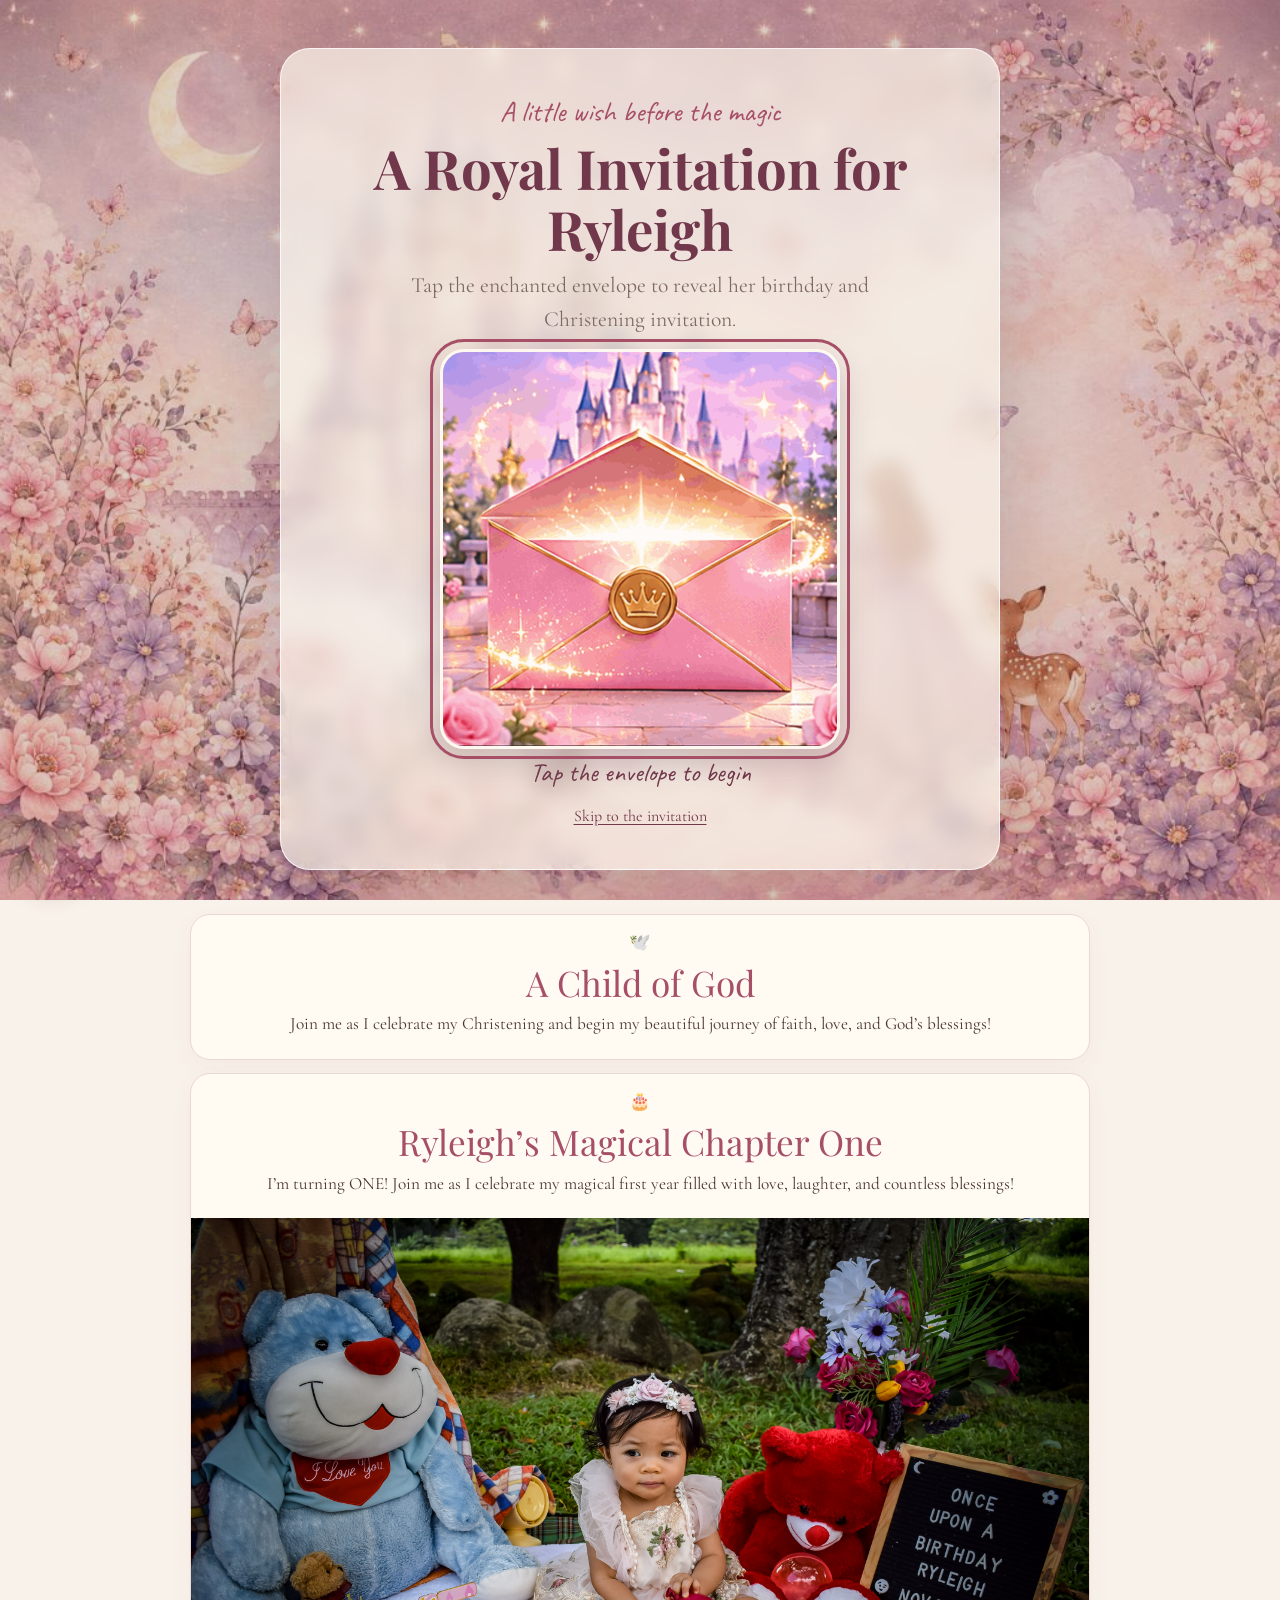
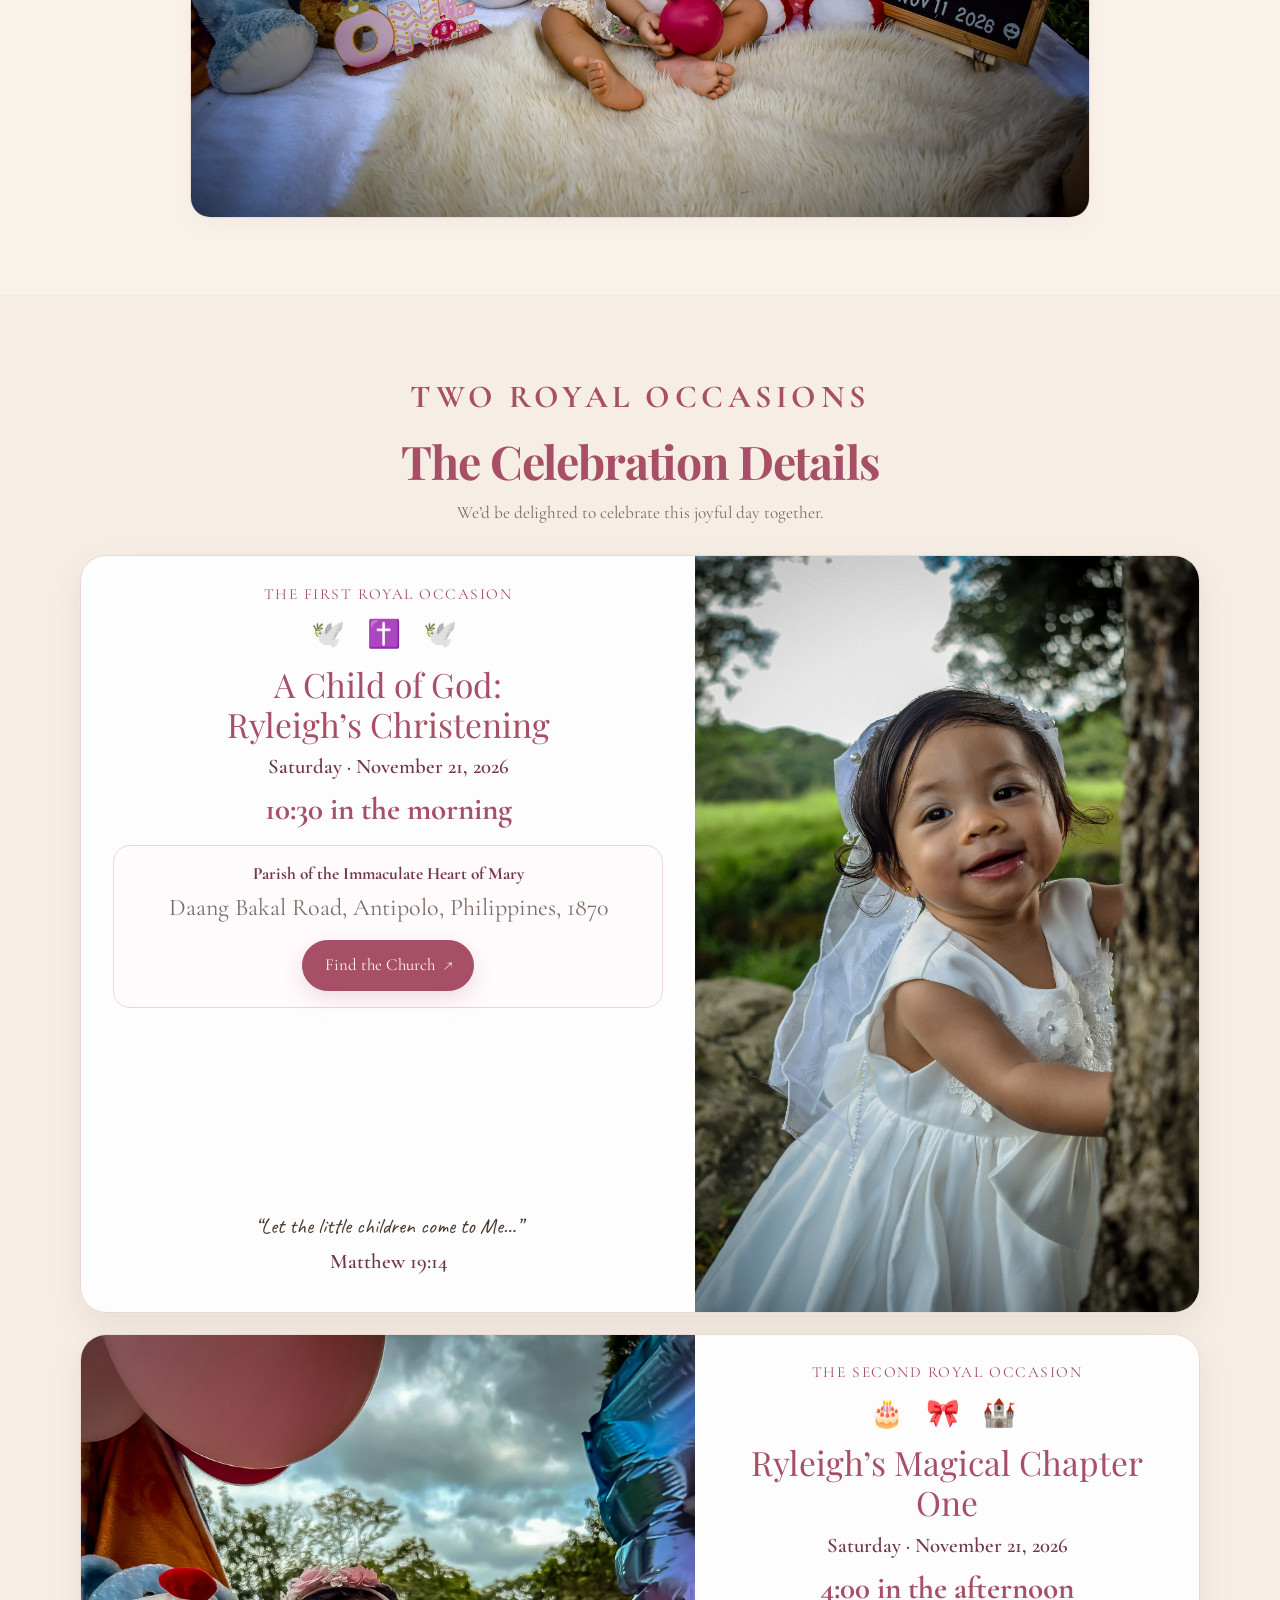
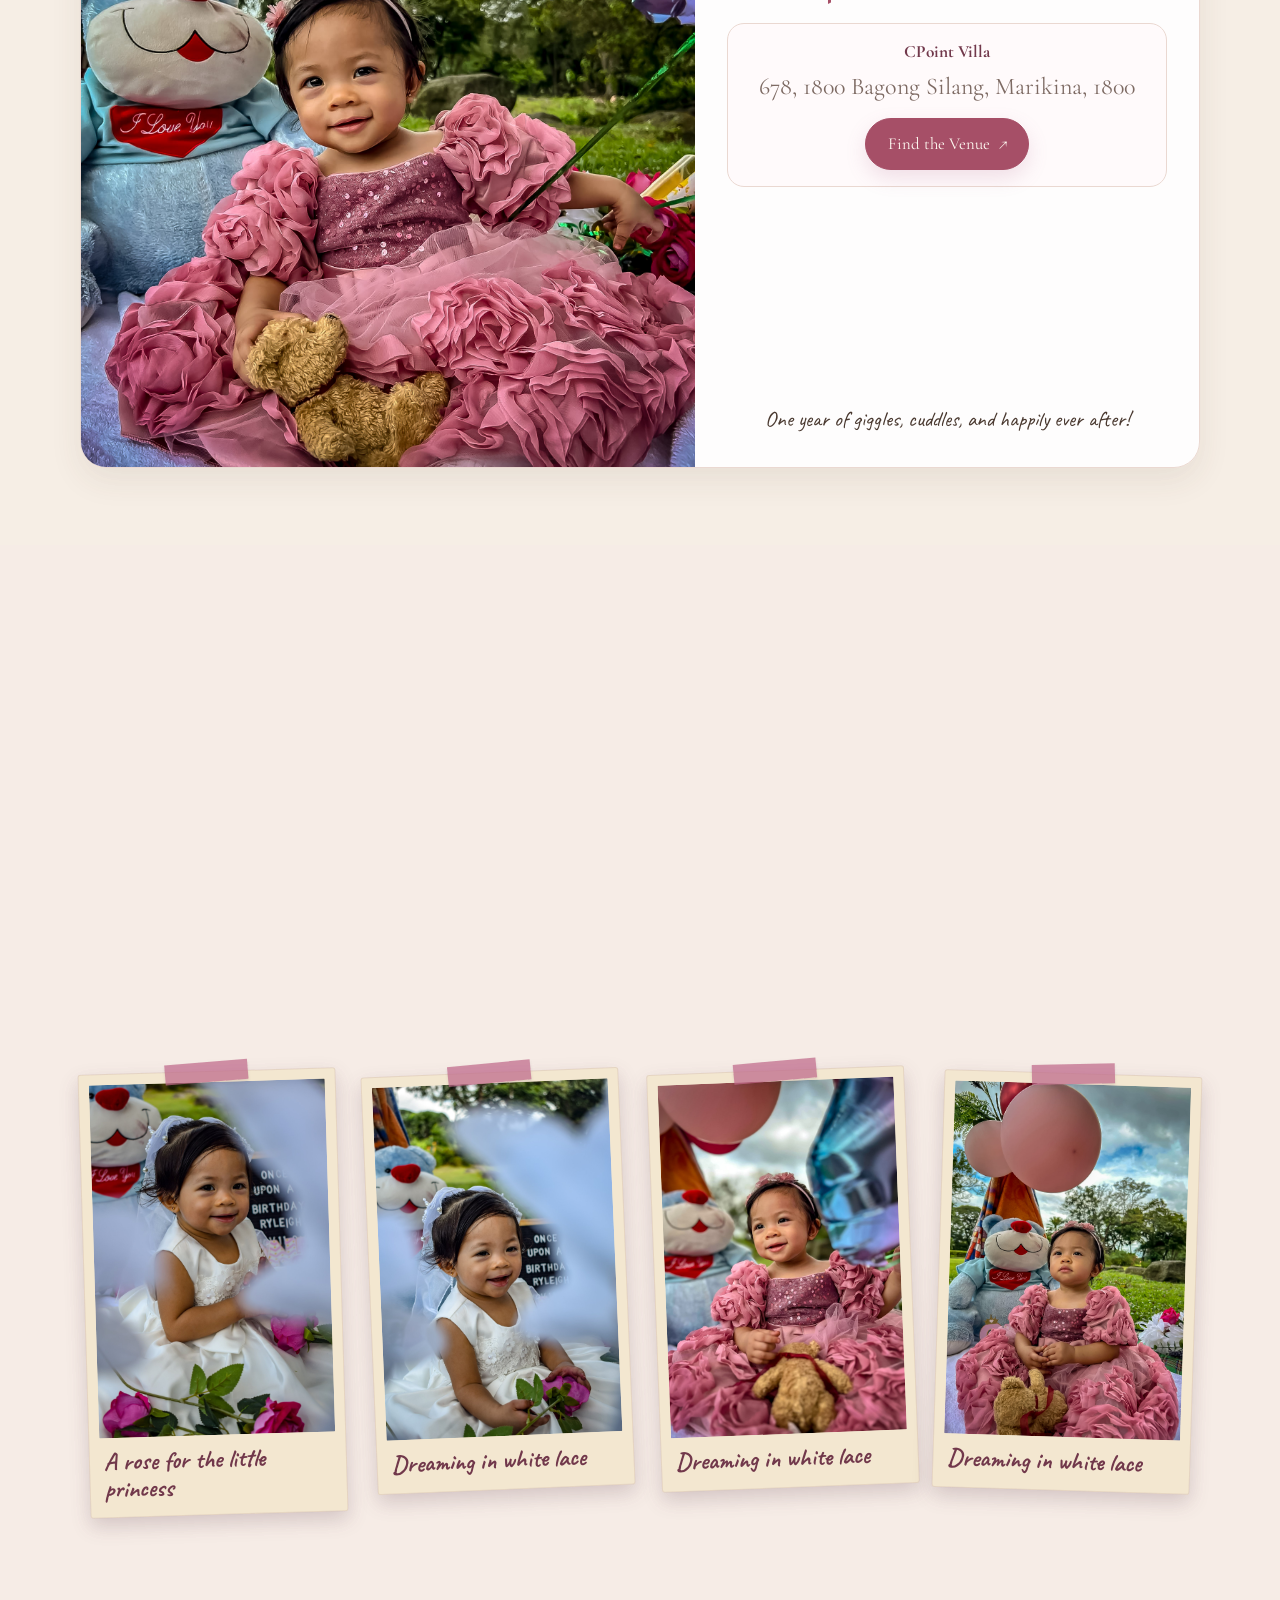
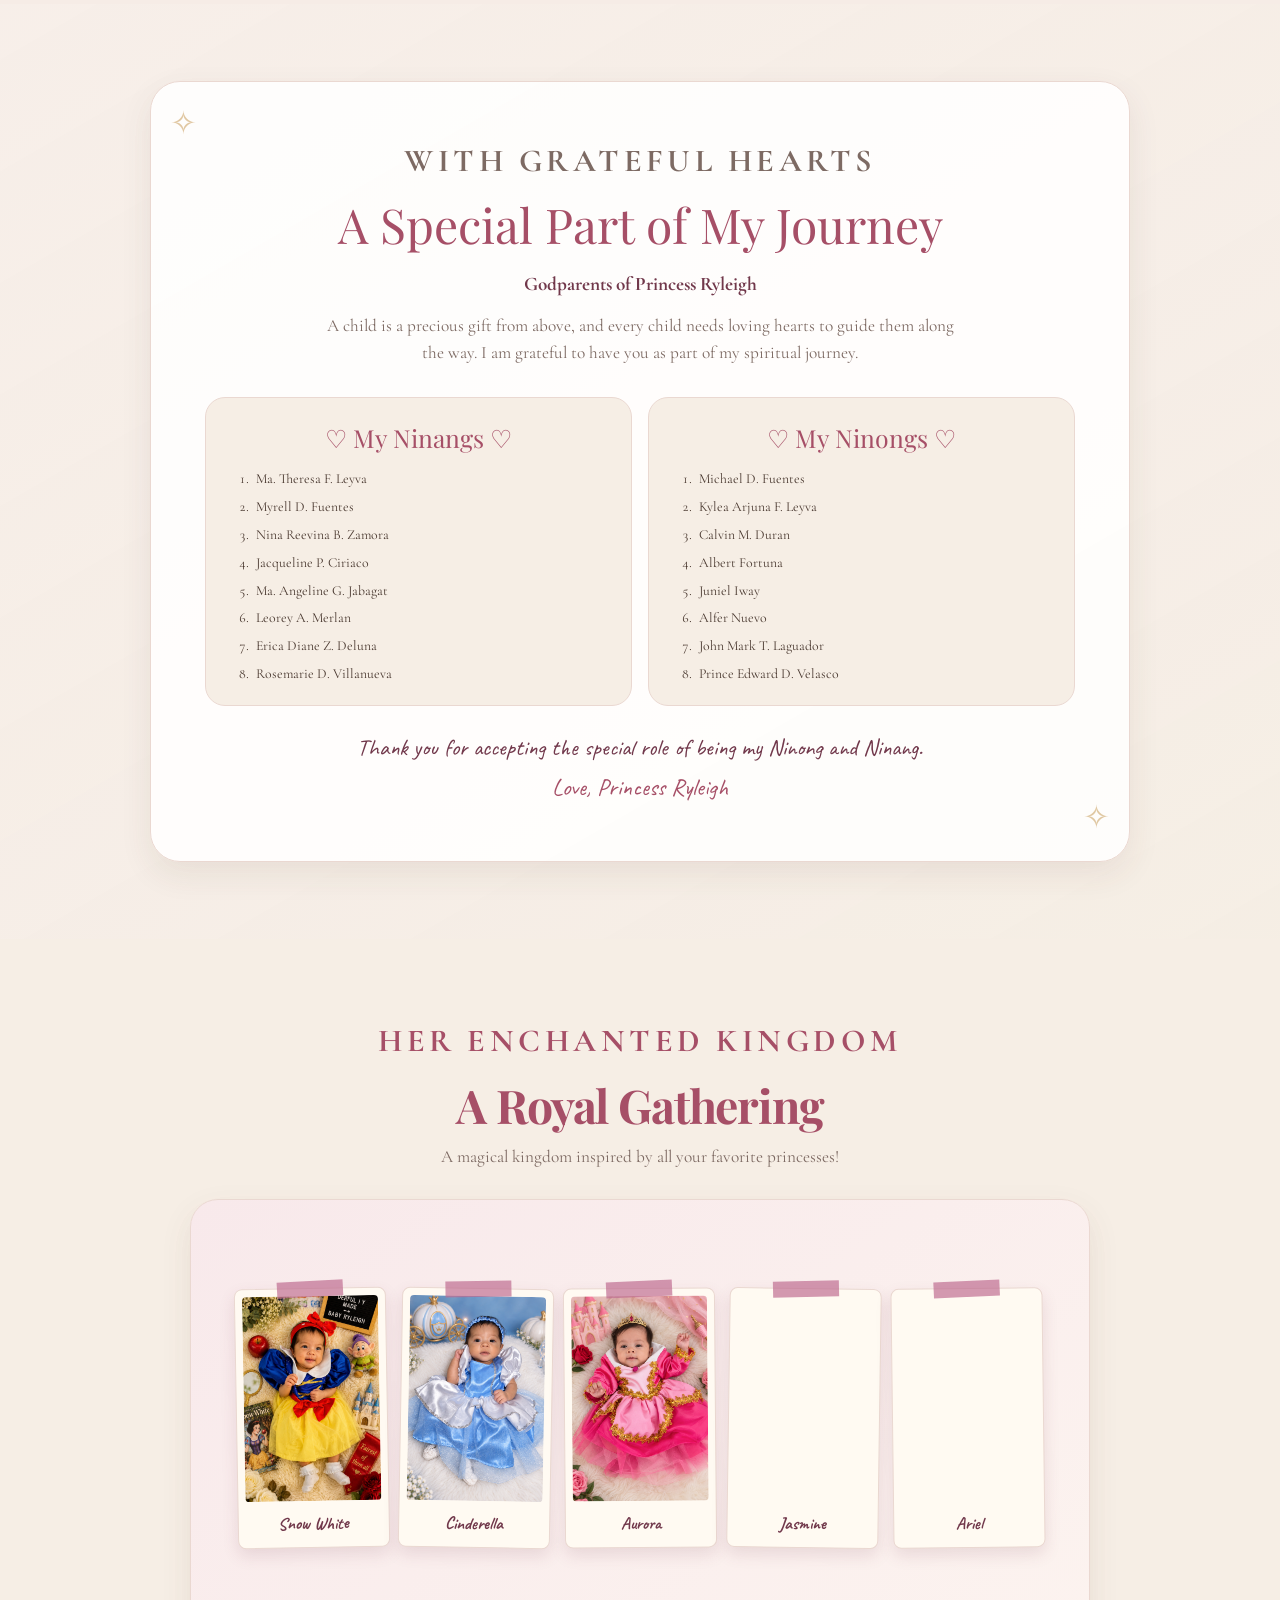
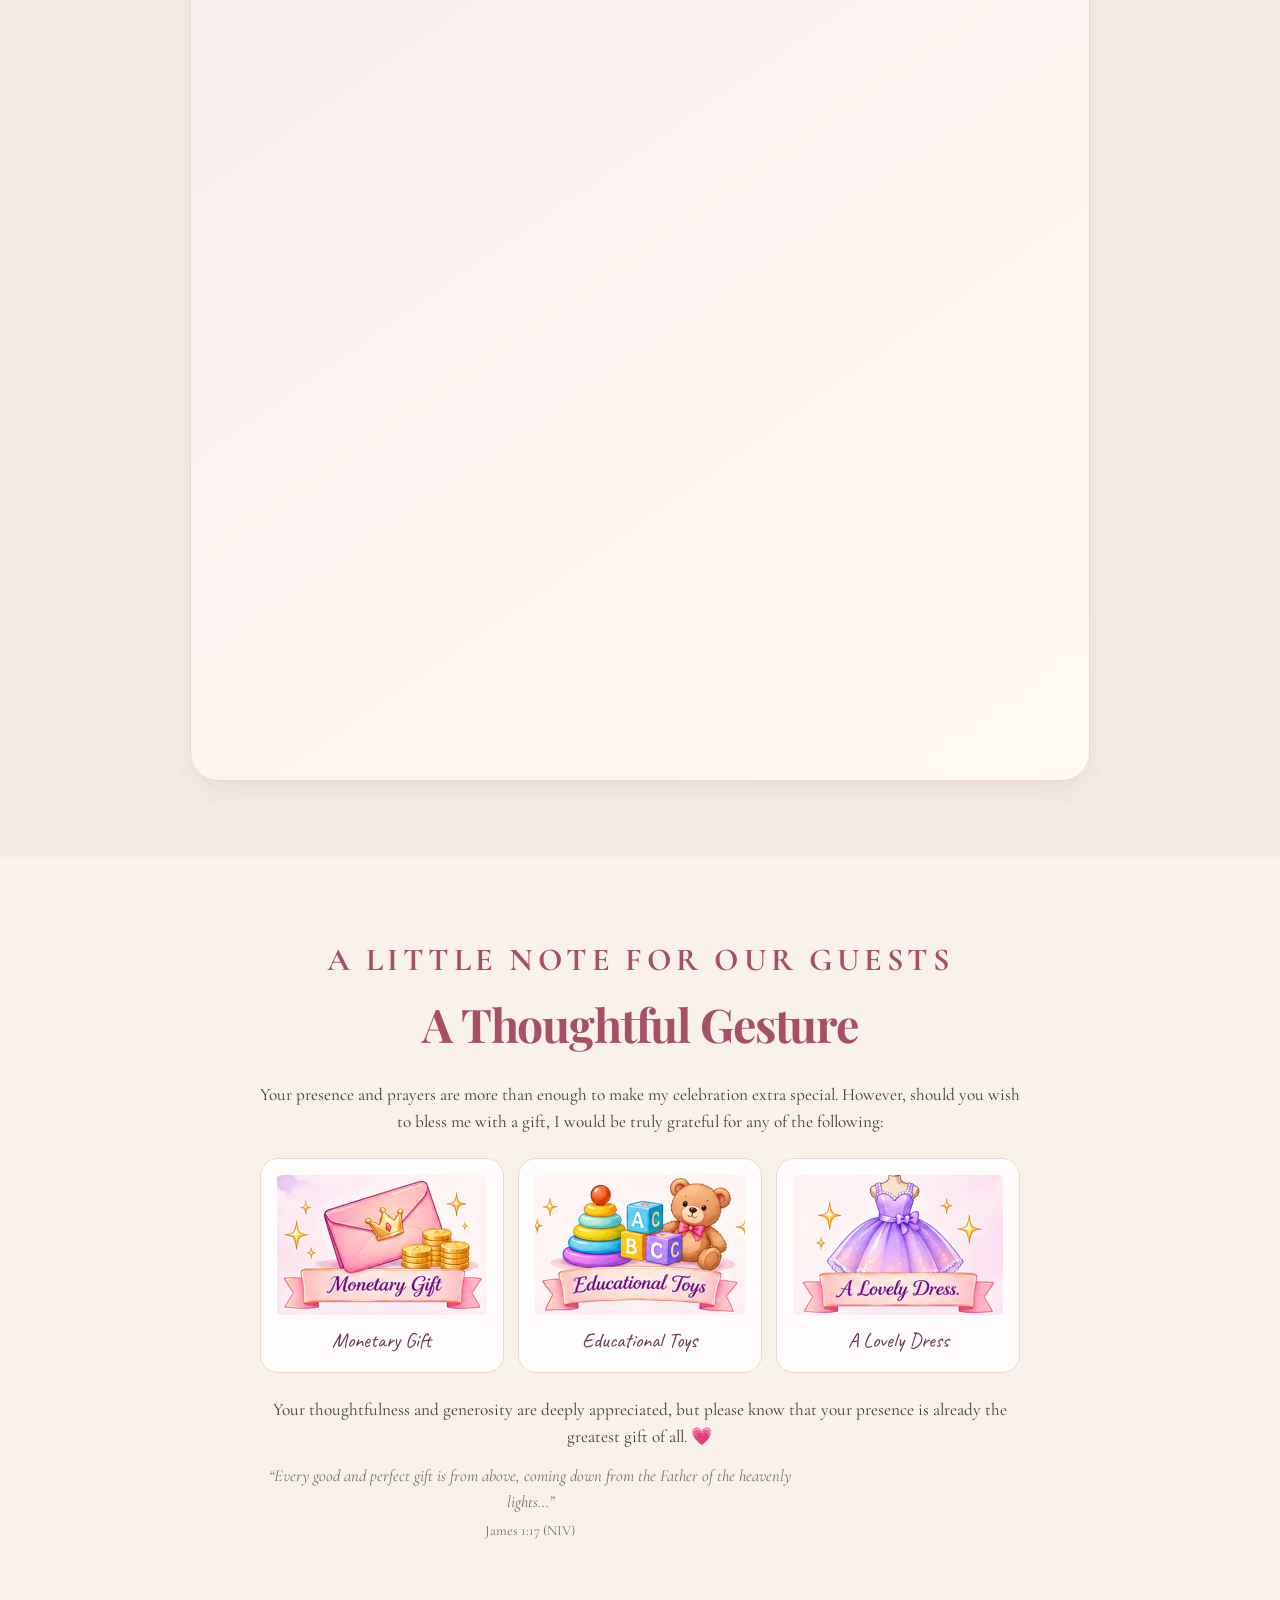
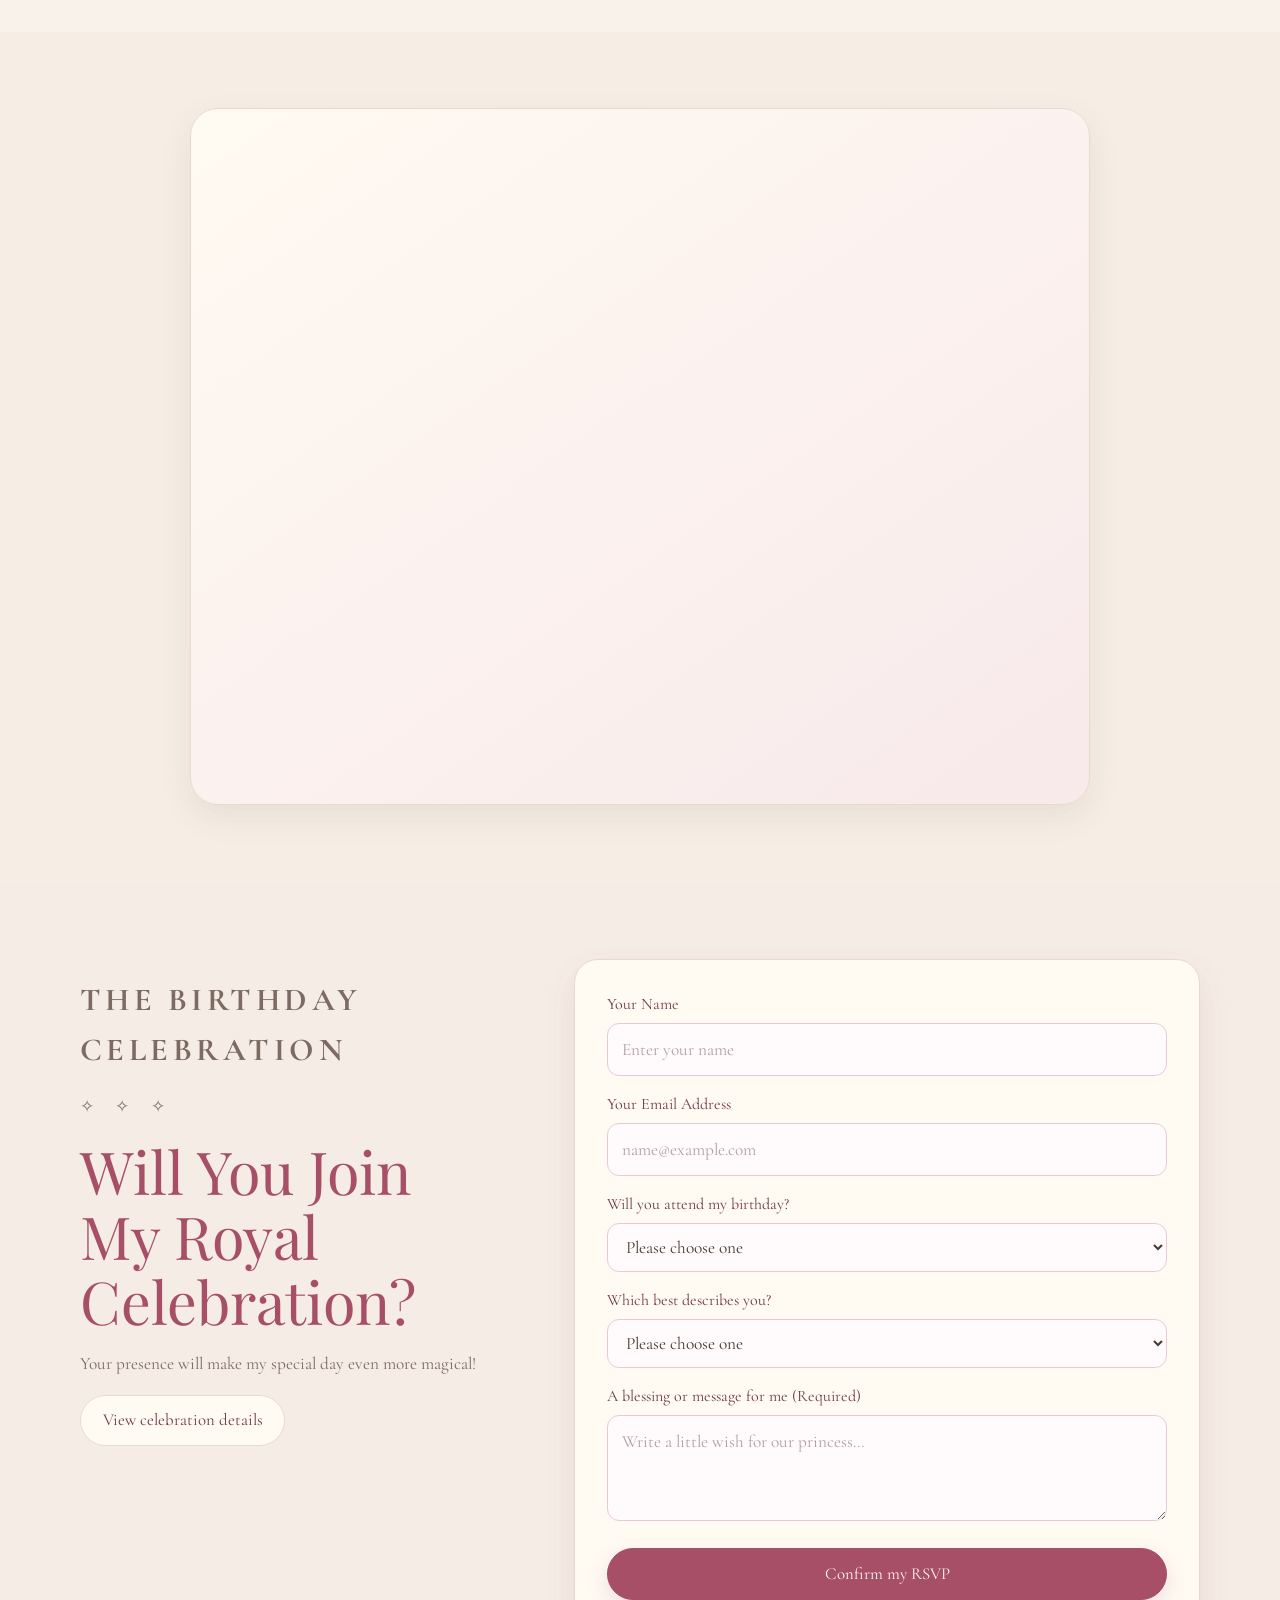
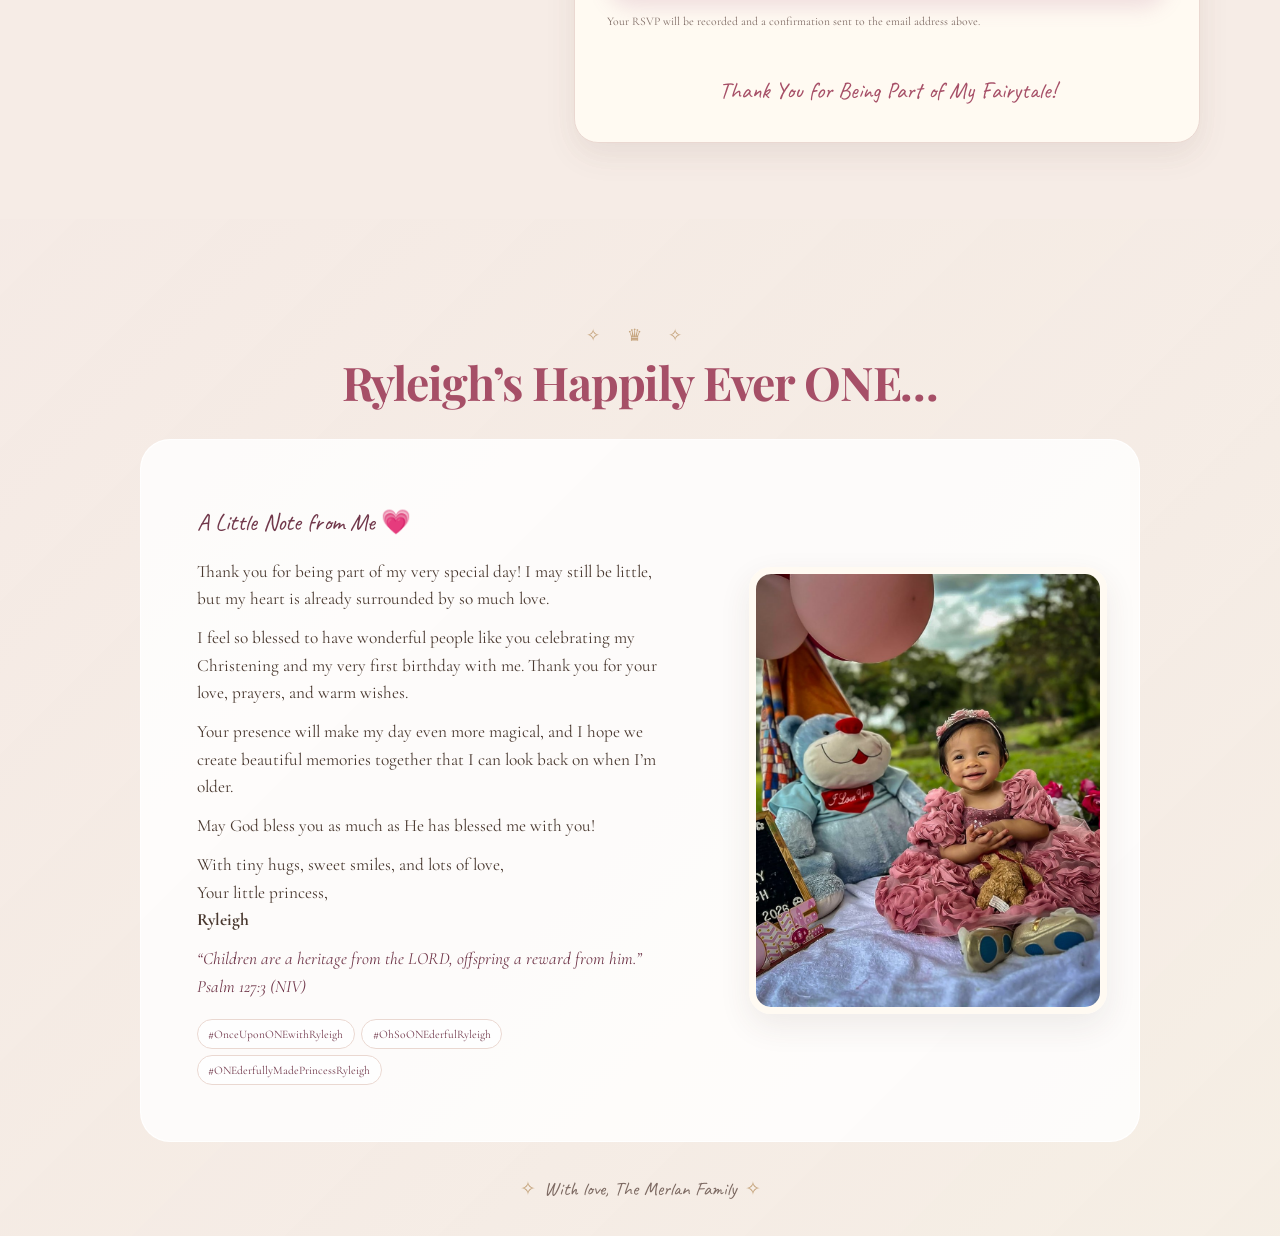
==== commit 99247c68: "Style RSVP confirmation emails and clarify delayed status" ====
--- a/index.html
+++ b/index.html
@@ -587,10 +587,9 @@
 
       rsvpTimeout = window.setTimeout(() => {
         if (!pendingRsvpToken) return;
-        pendingRsvpToken = '';
         rsvpButton.disabled = false;
-        rsvpStatus.textContent = 'We could not confirm the submission. Please try again or contact the host.';
-      }, 20000);
+        rsvpStatus.textContent = 'This is taking longer than usual. Your RSVP may already be recorded. Please check your email before submitting again, or contact the host.';
+      }, 60000);
     });
 
     const galleryCards = [...document.querySelectorAll('.gallery-item')];
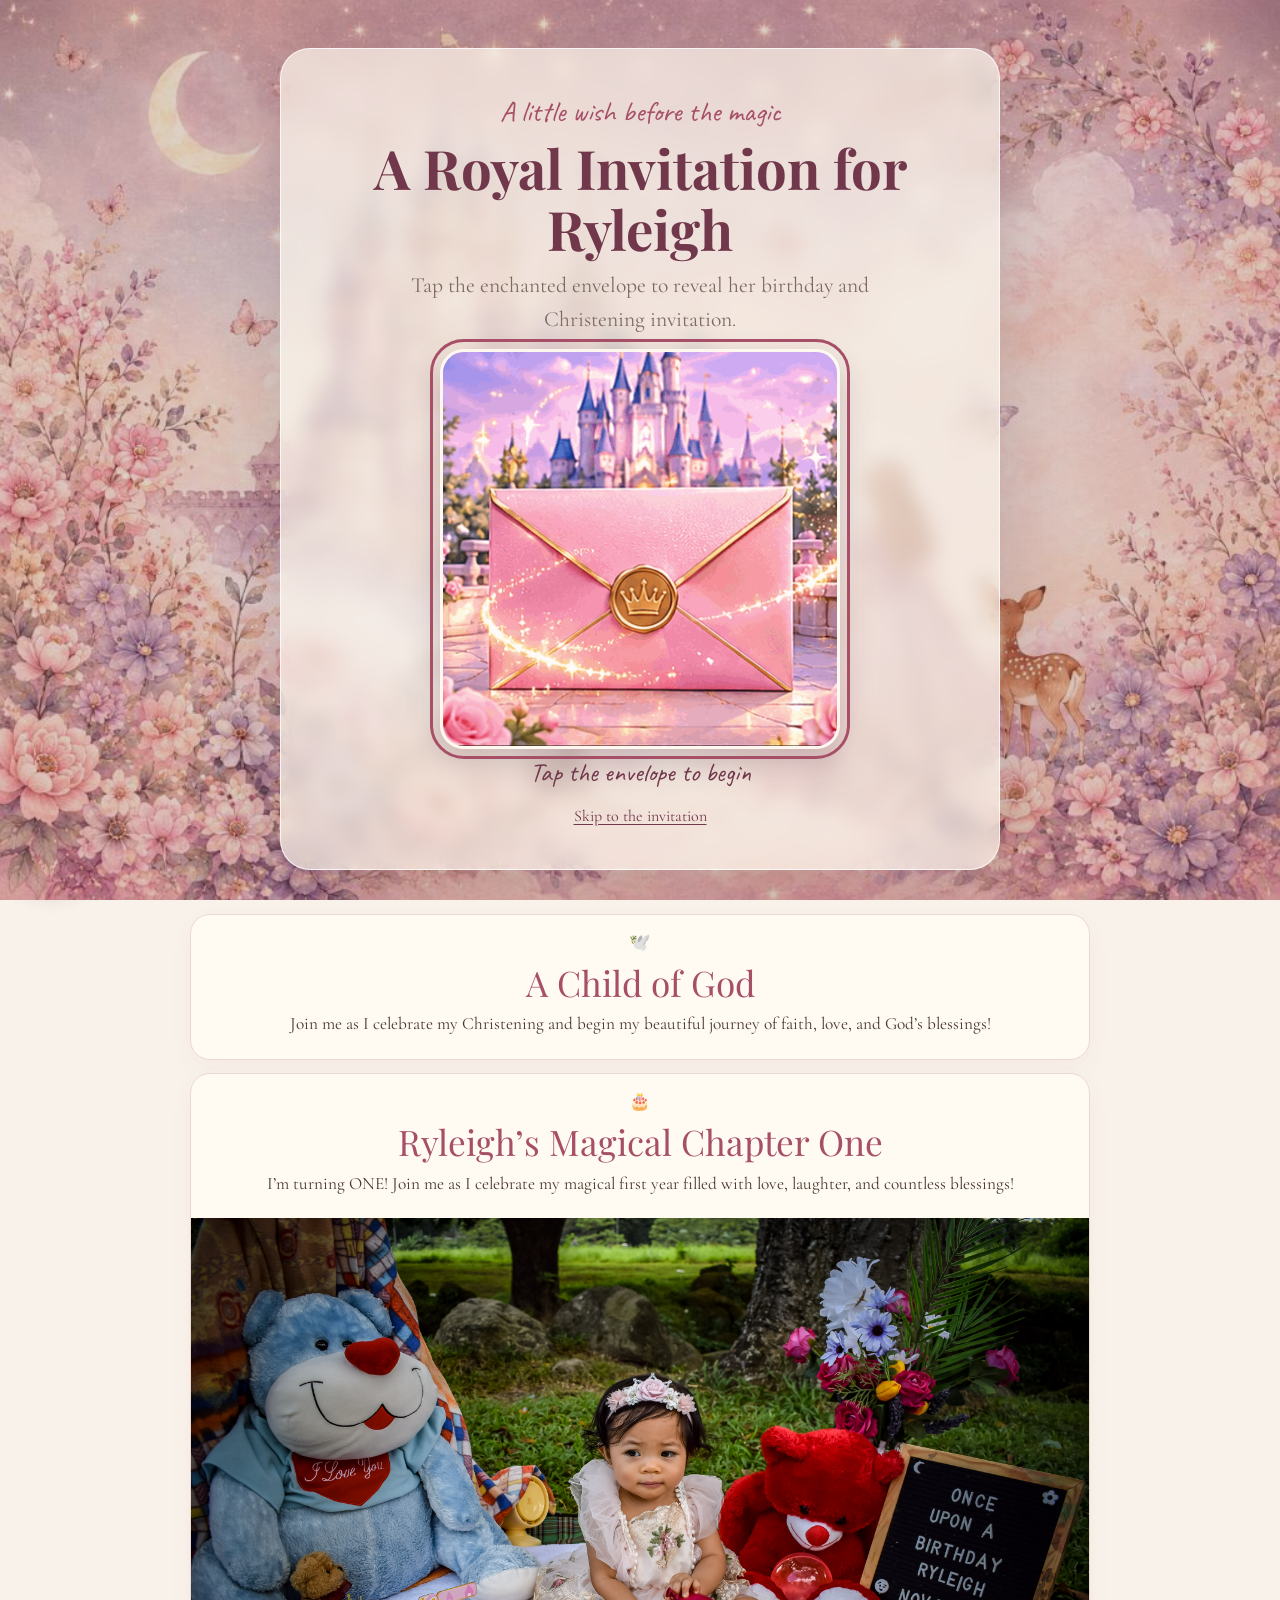
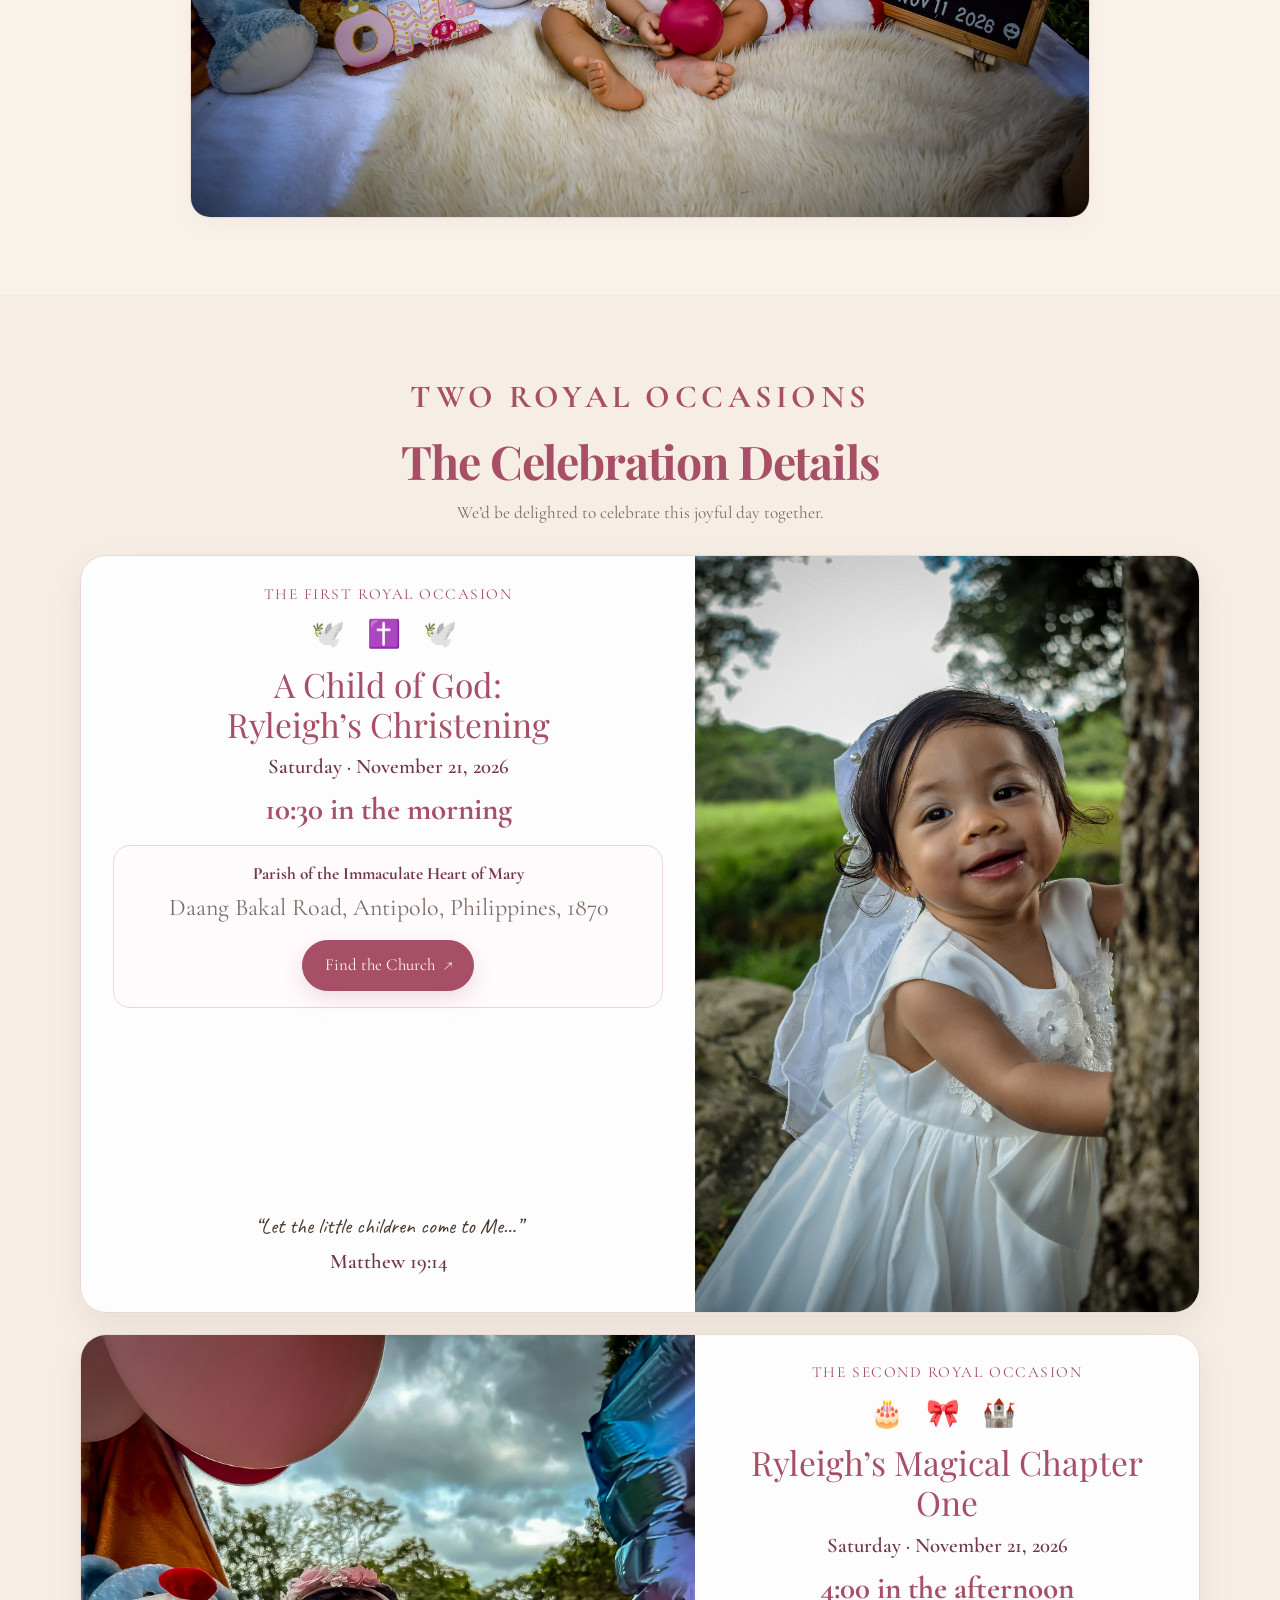
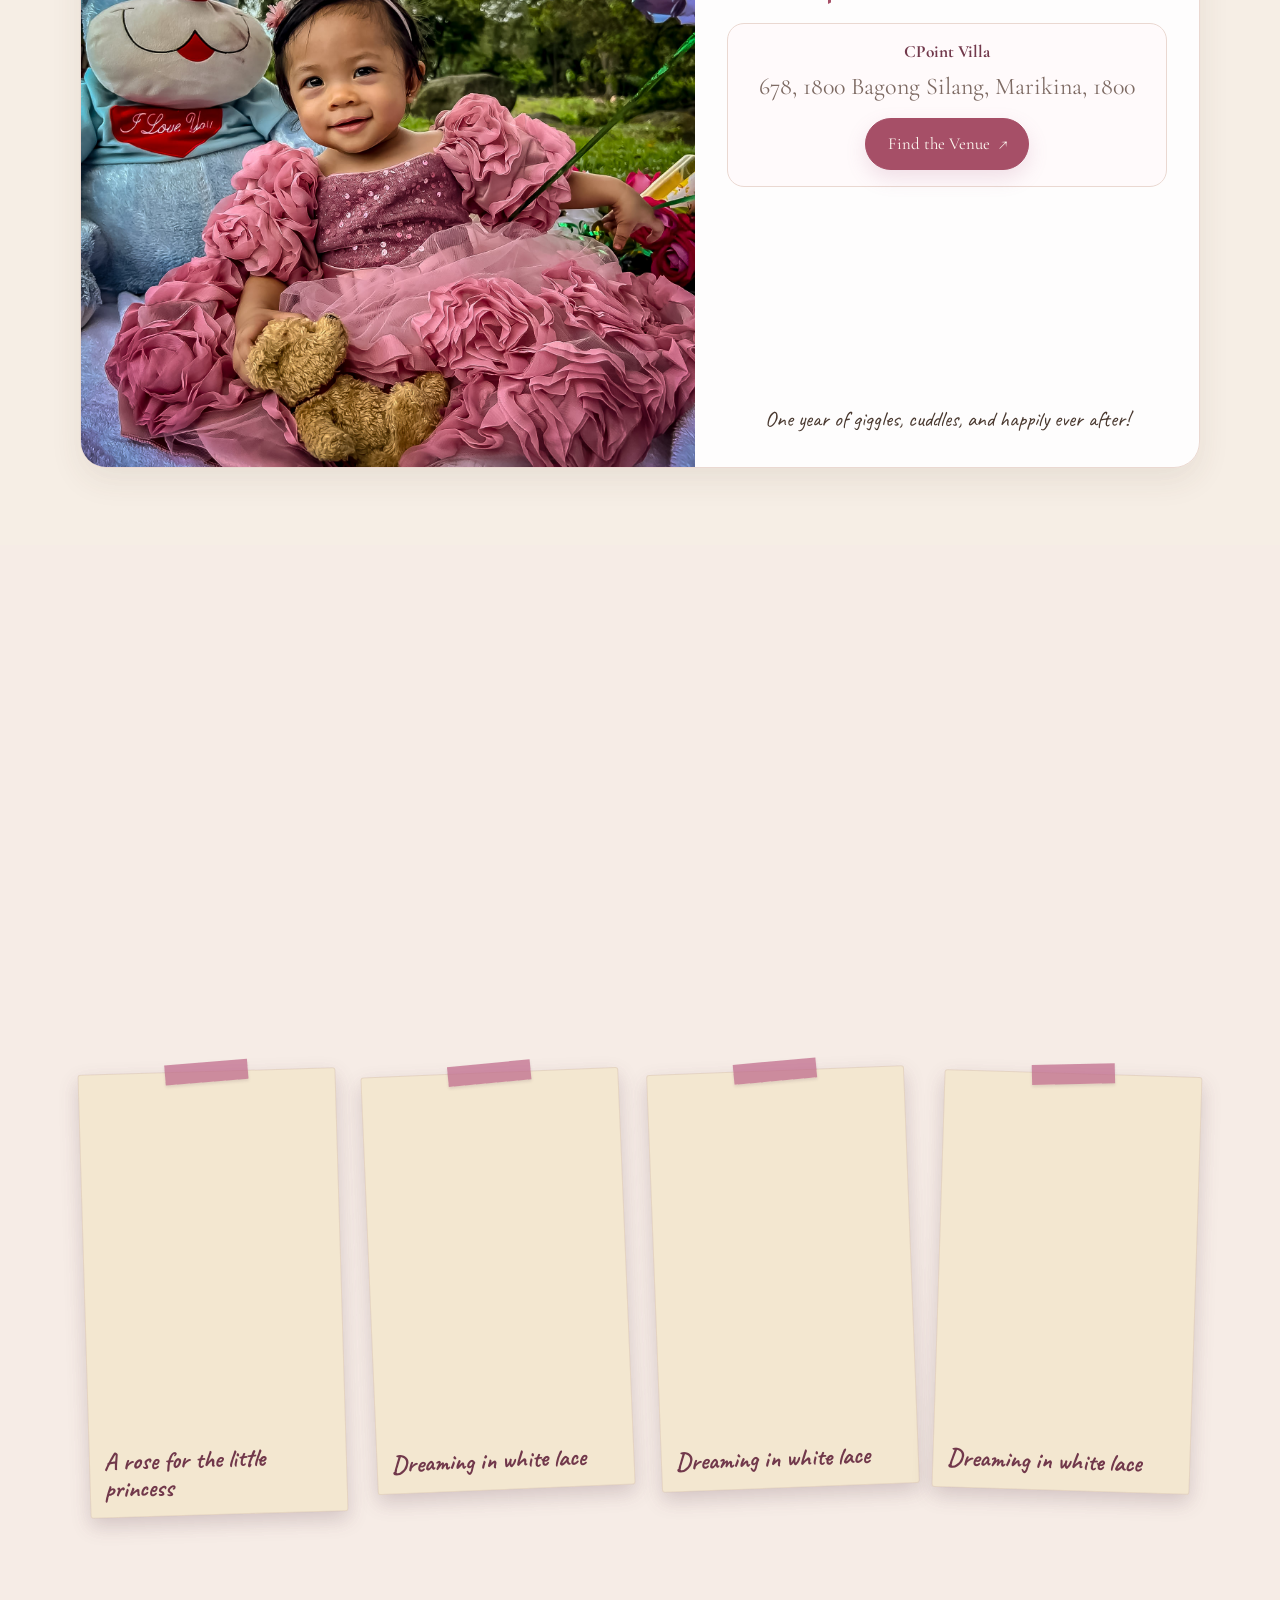
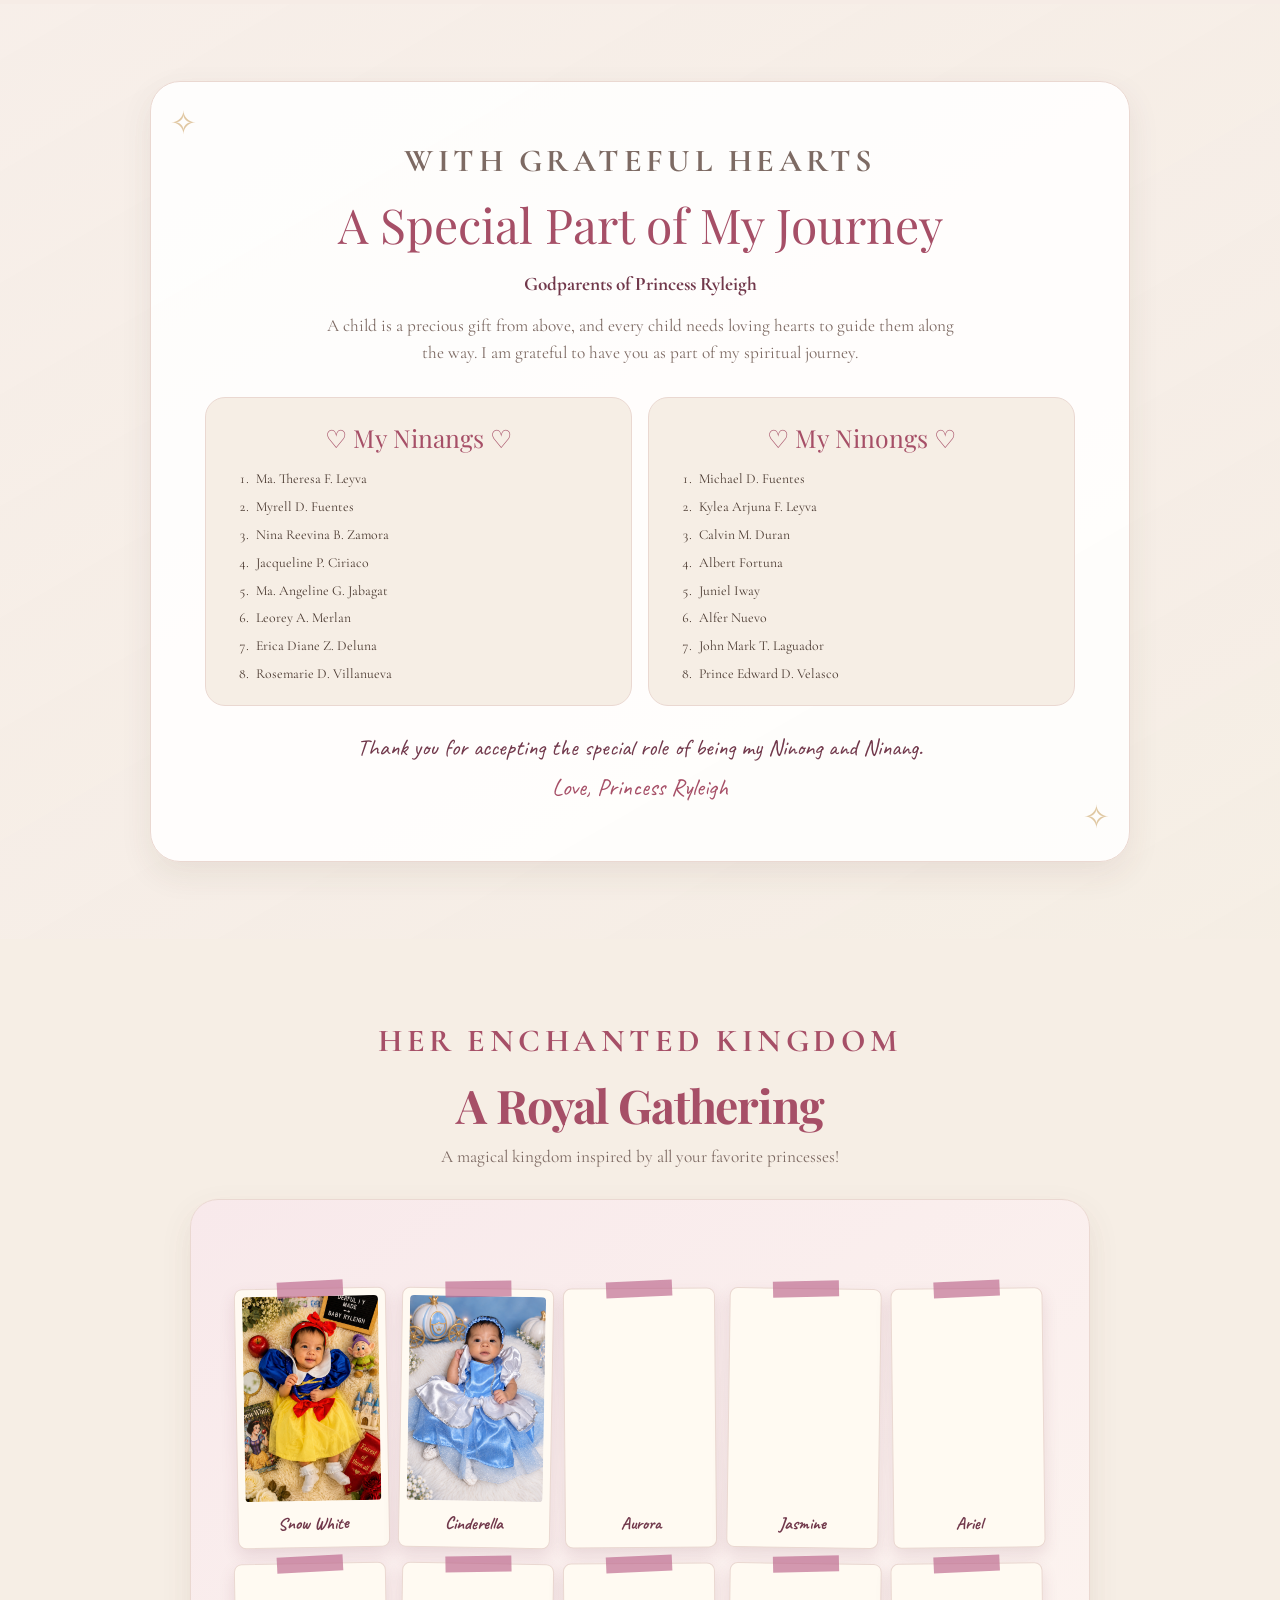
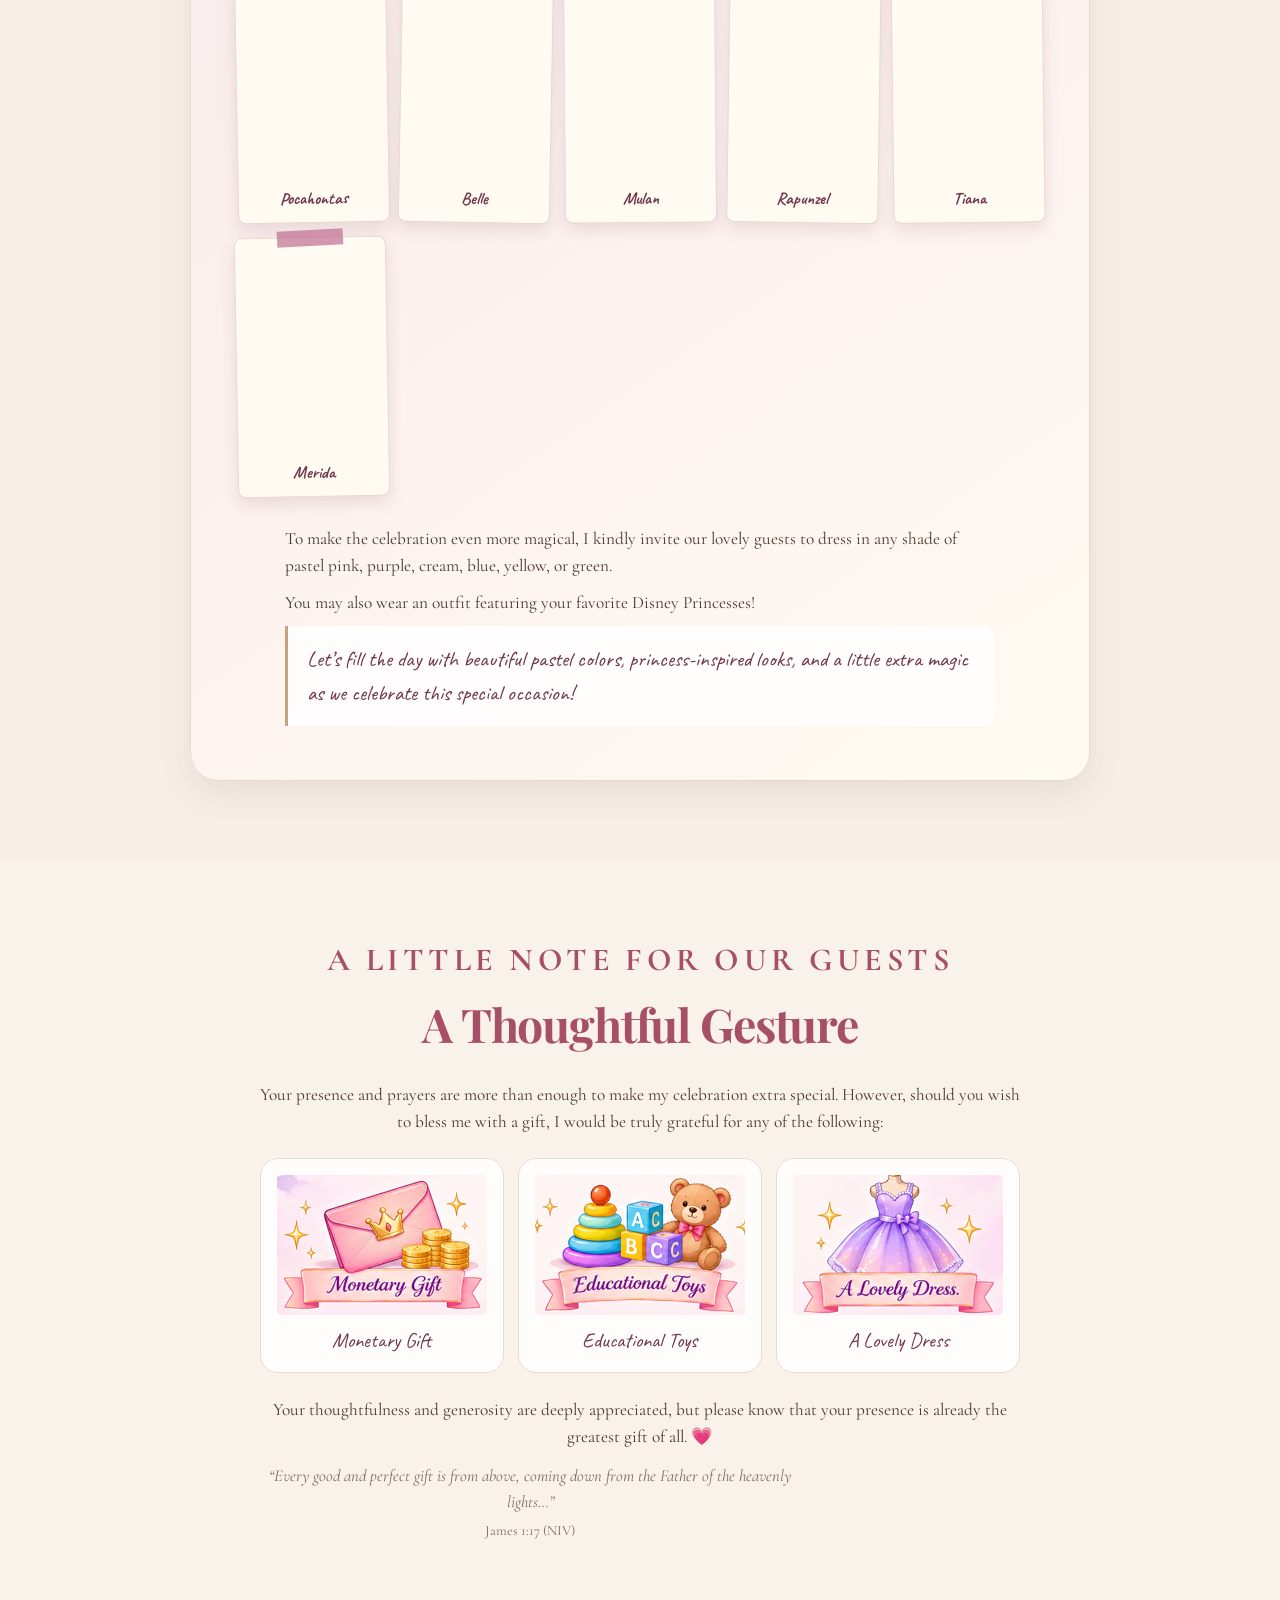
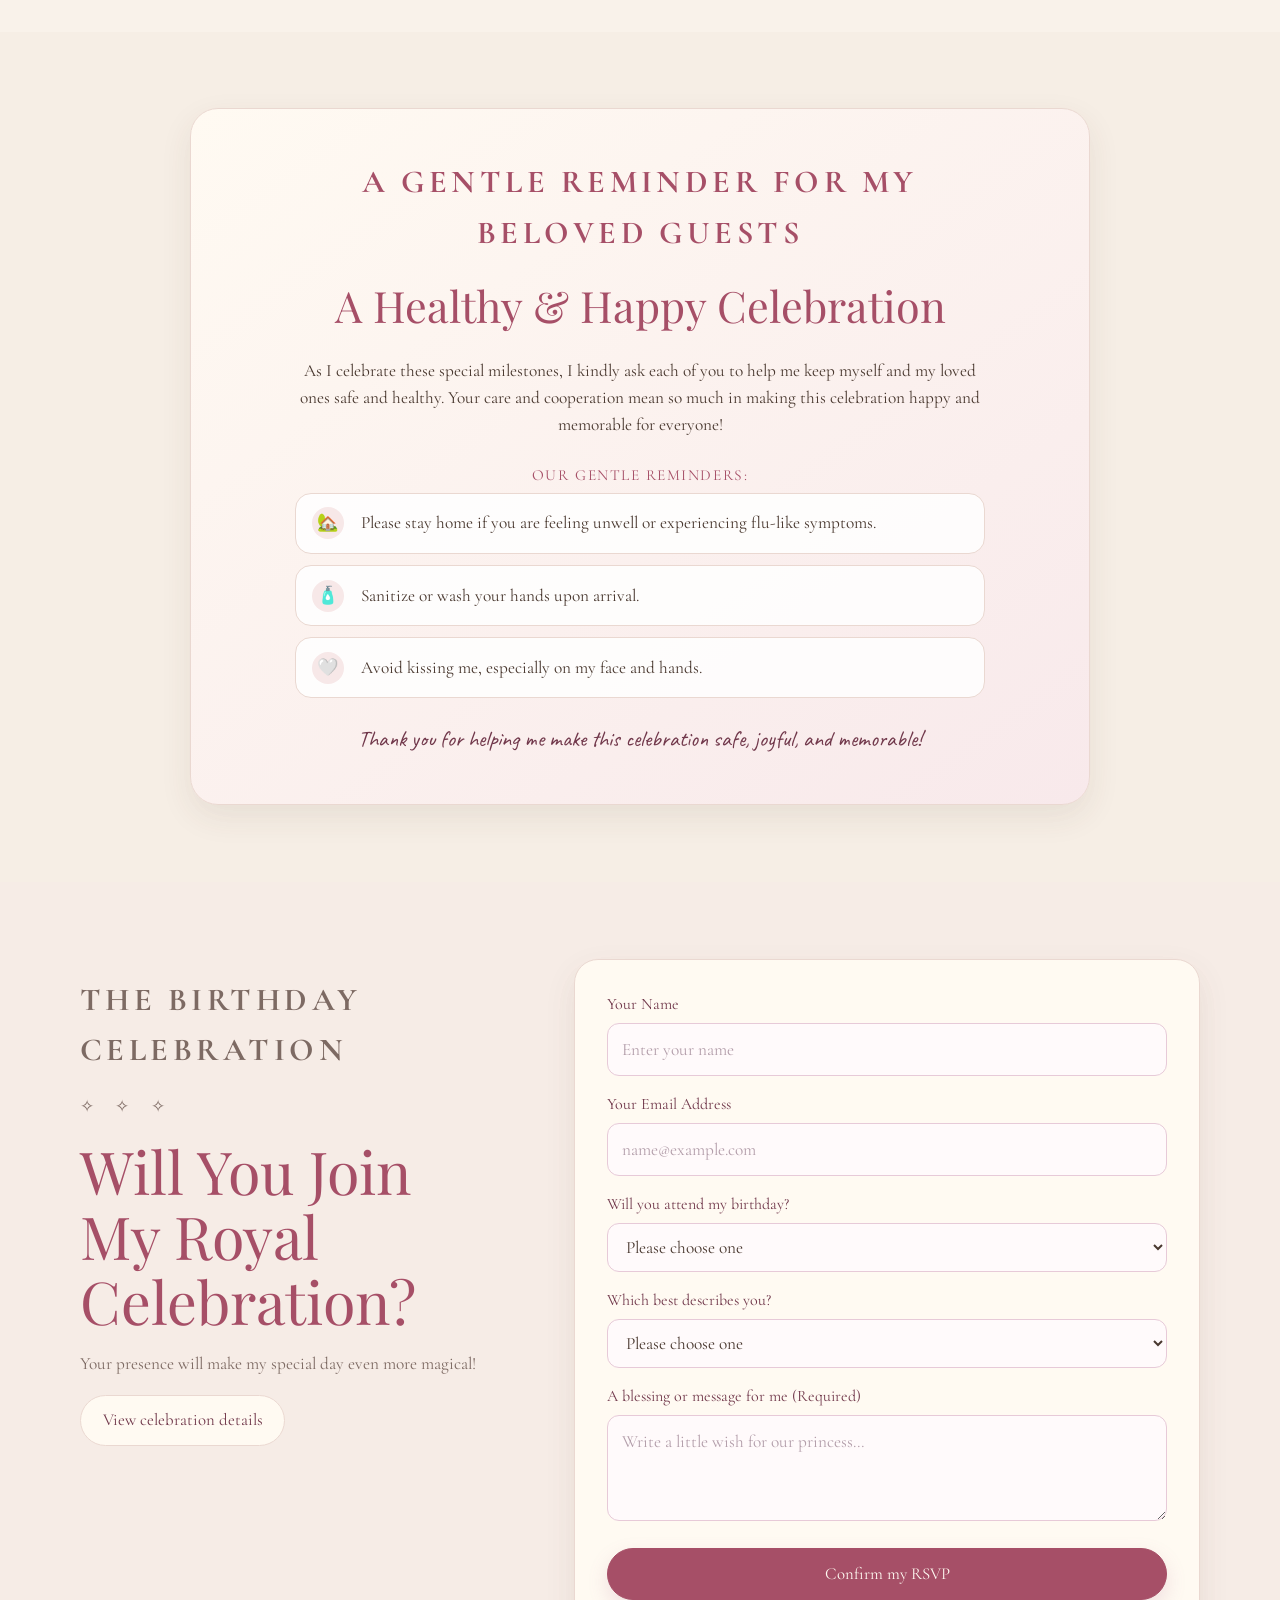
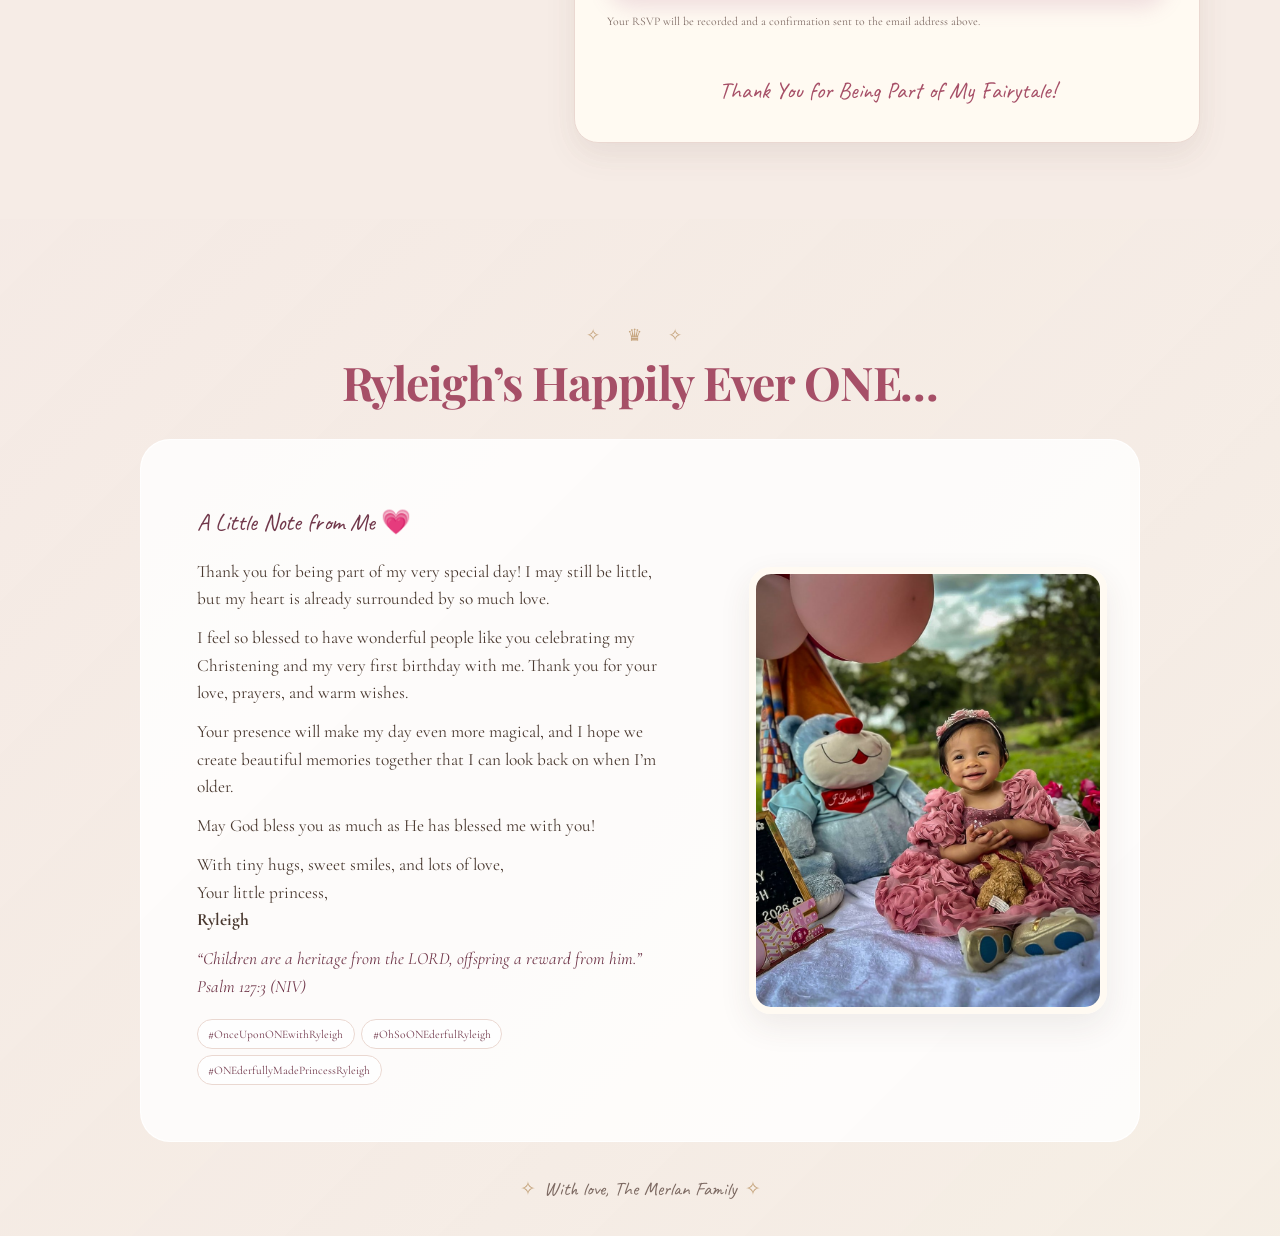
==== commit f7b0249d: "Fix RSVP callback across Apps Script sandbox frames" ====
--- a/index.html
+++ b/index.html
@@ -551,7 +551,7 @@
     let rsvpTimeout = 0;
 
     window.addEventListener('message', (event) => {
-      if (event.source !== rsvpFrame.contentWindow) return;
+      if (!/^https:\/\/(?:script\.google\.com|(?:[a-z0-9-]+\.)*googleusercontent\.com)$/i.test(event.origin)) return;
       const result = event.data;
       if (!result || result.type !== 'ryleigh-rsvp-result' || result.token !== pendingRsvpToken) return;
 
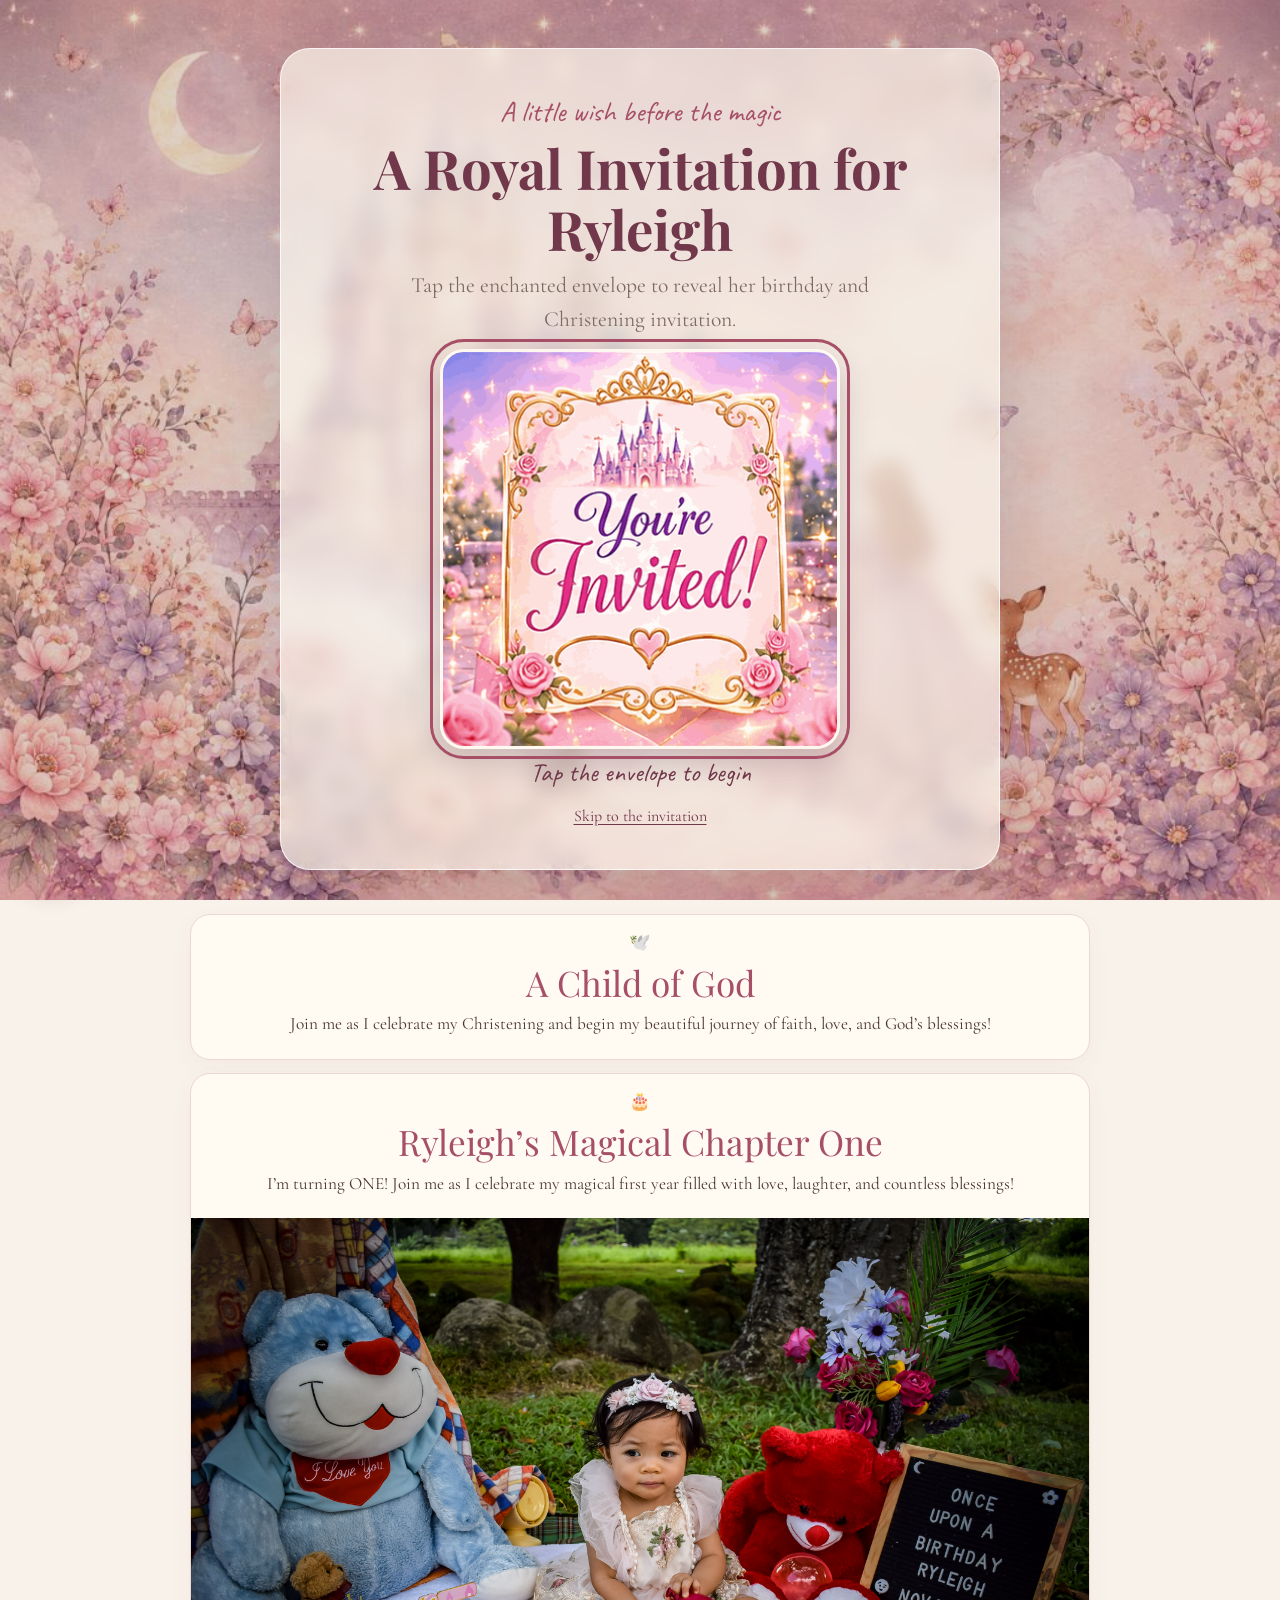
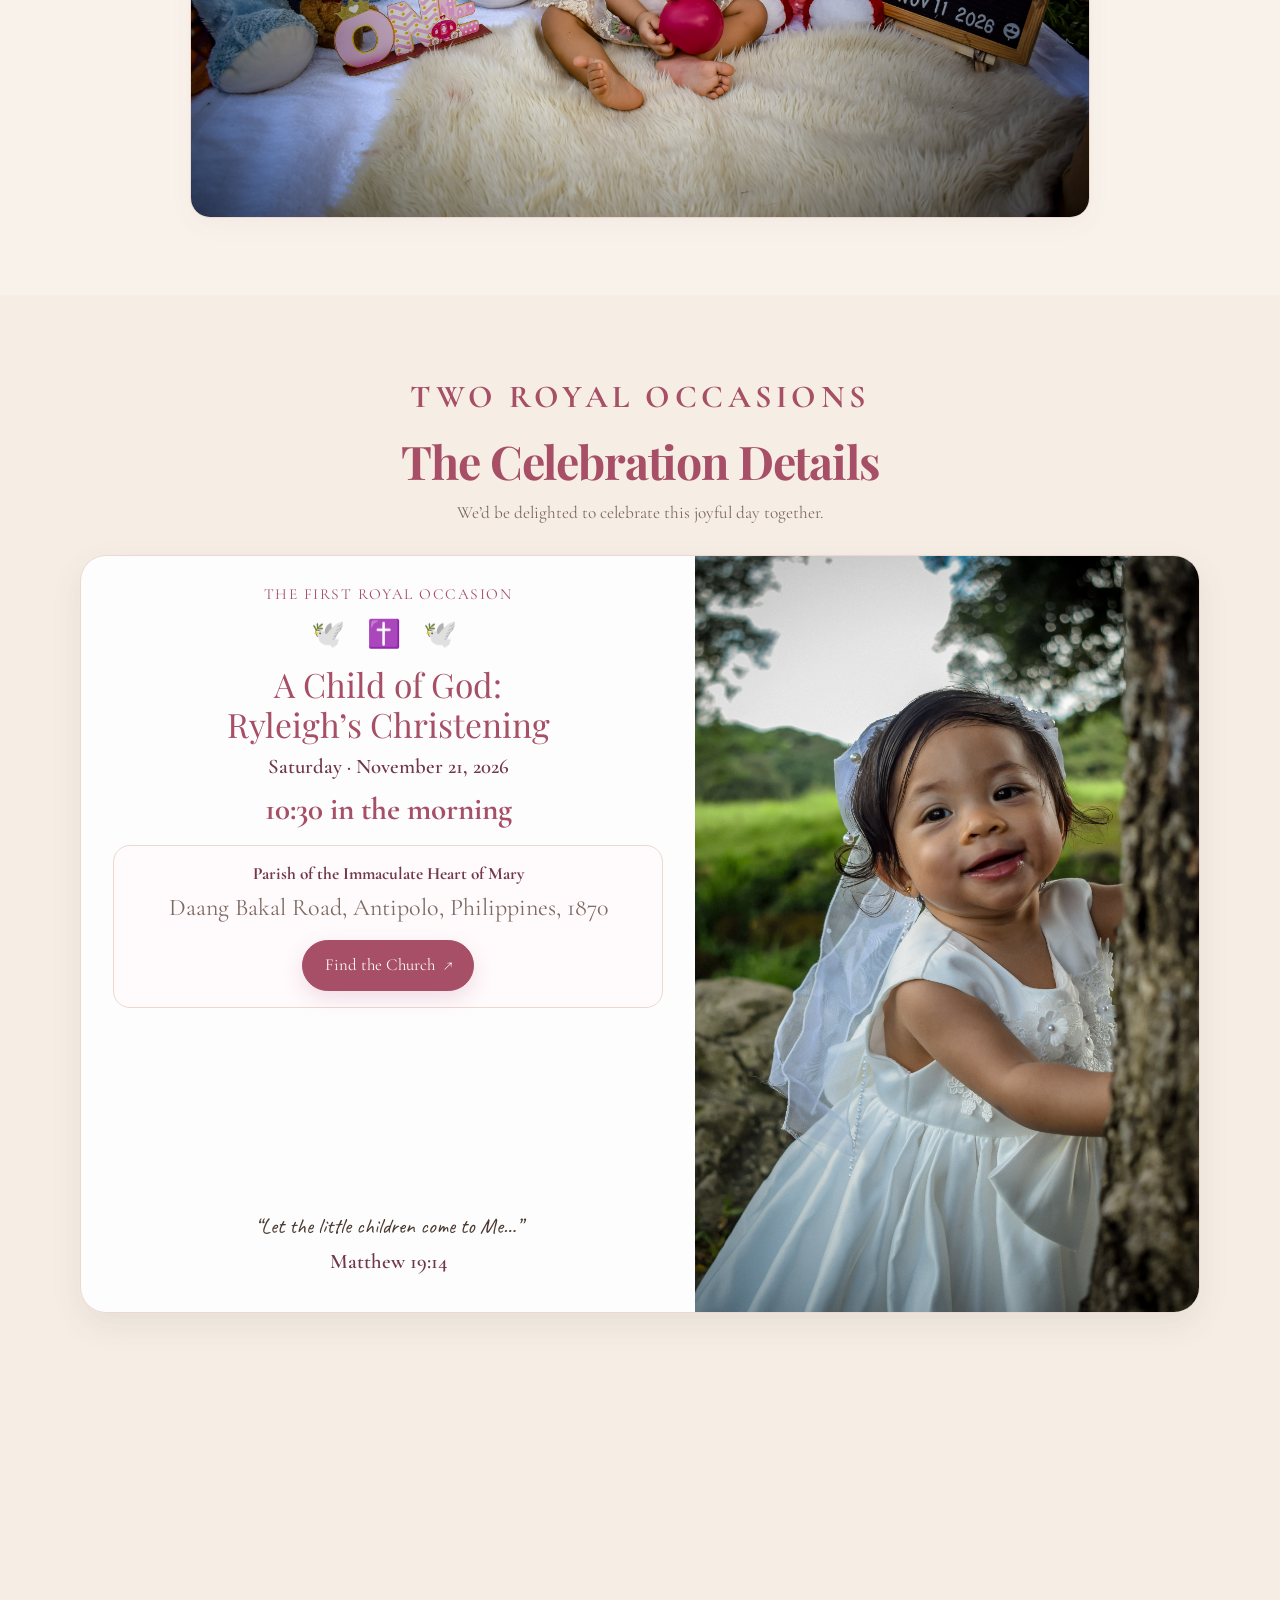
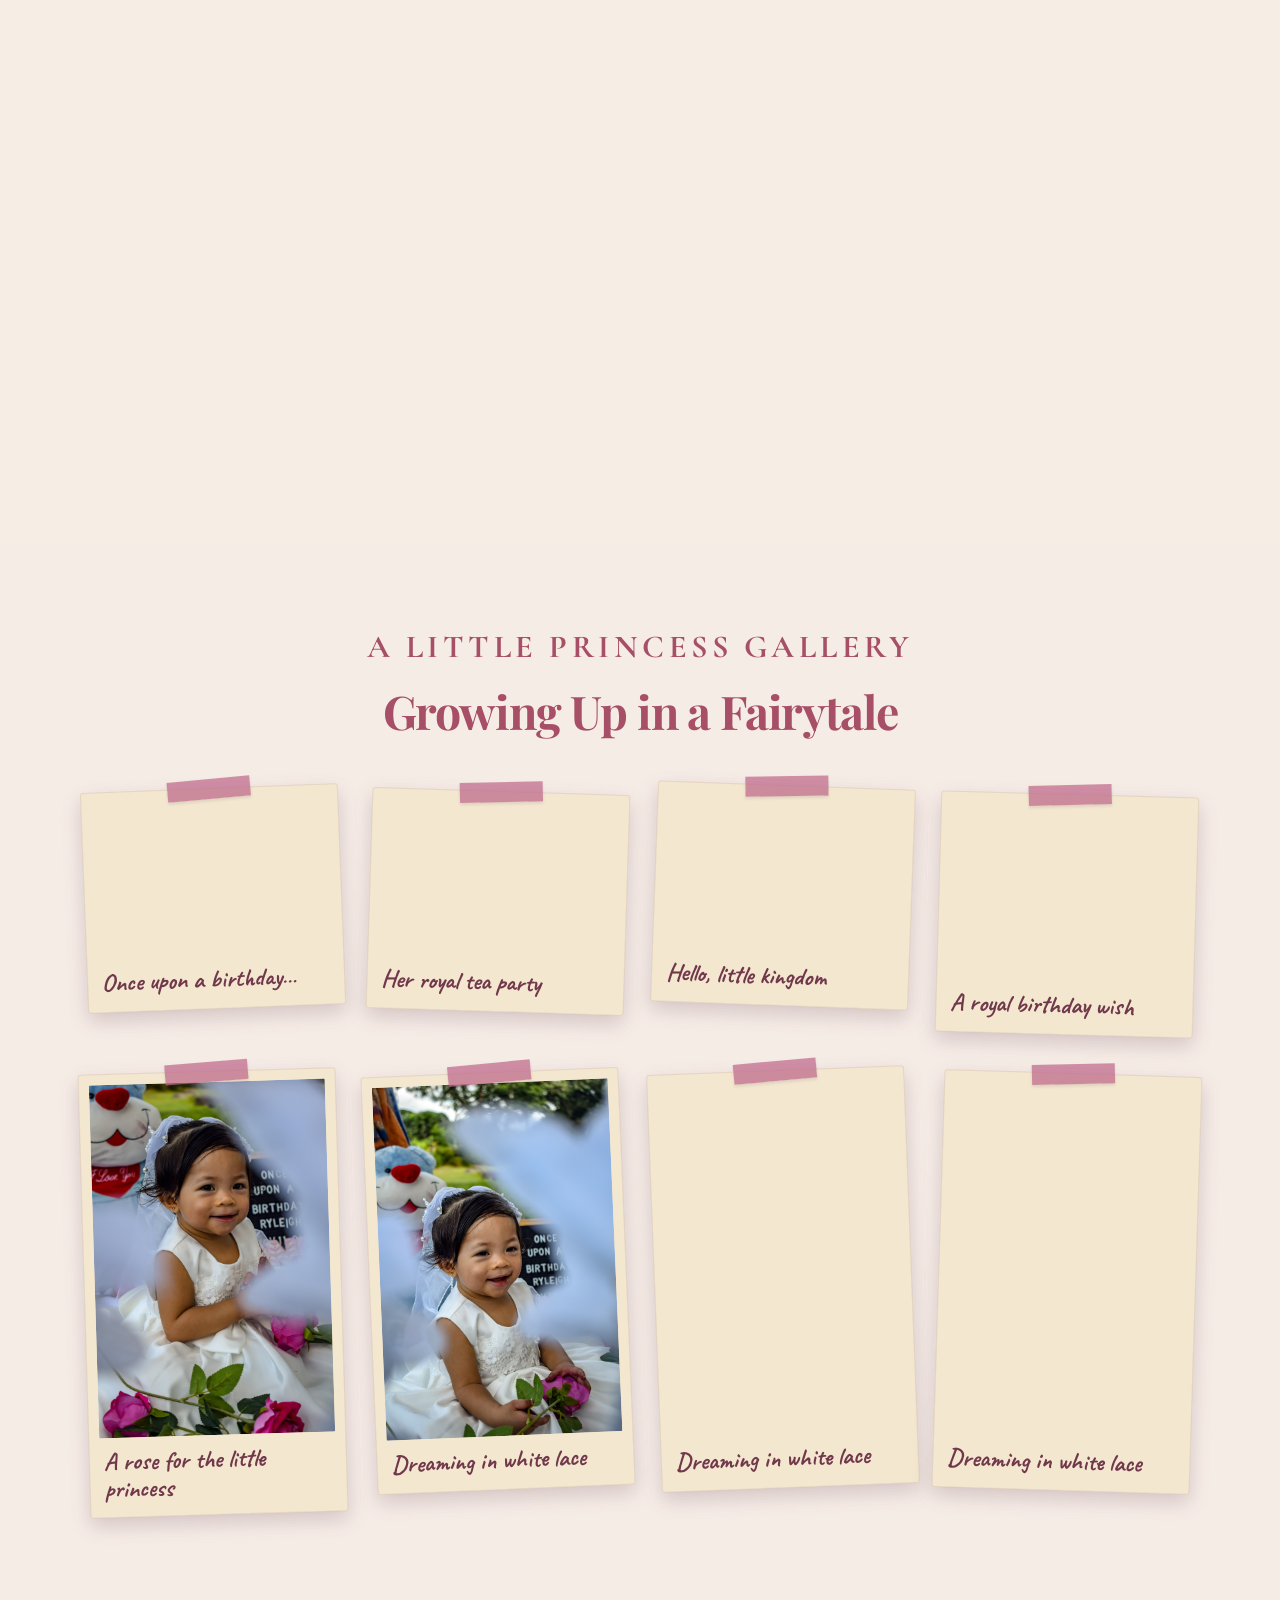
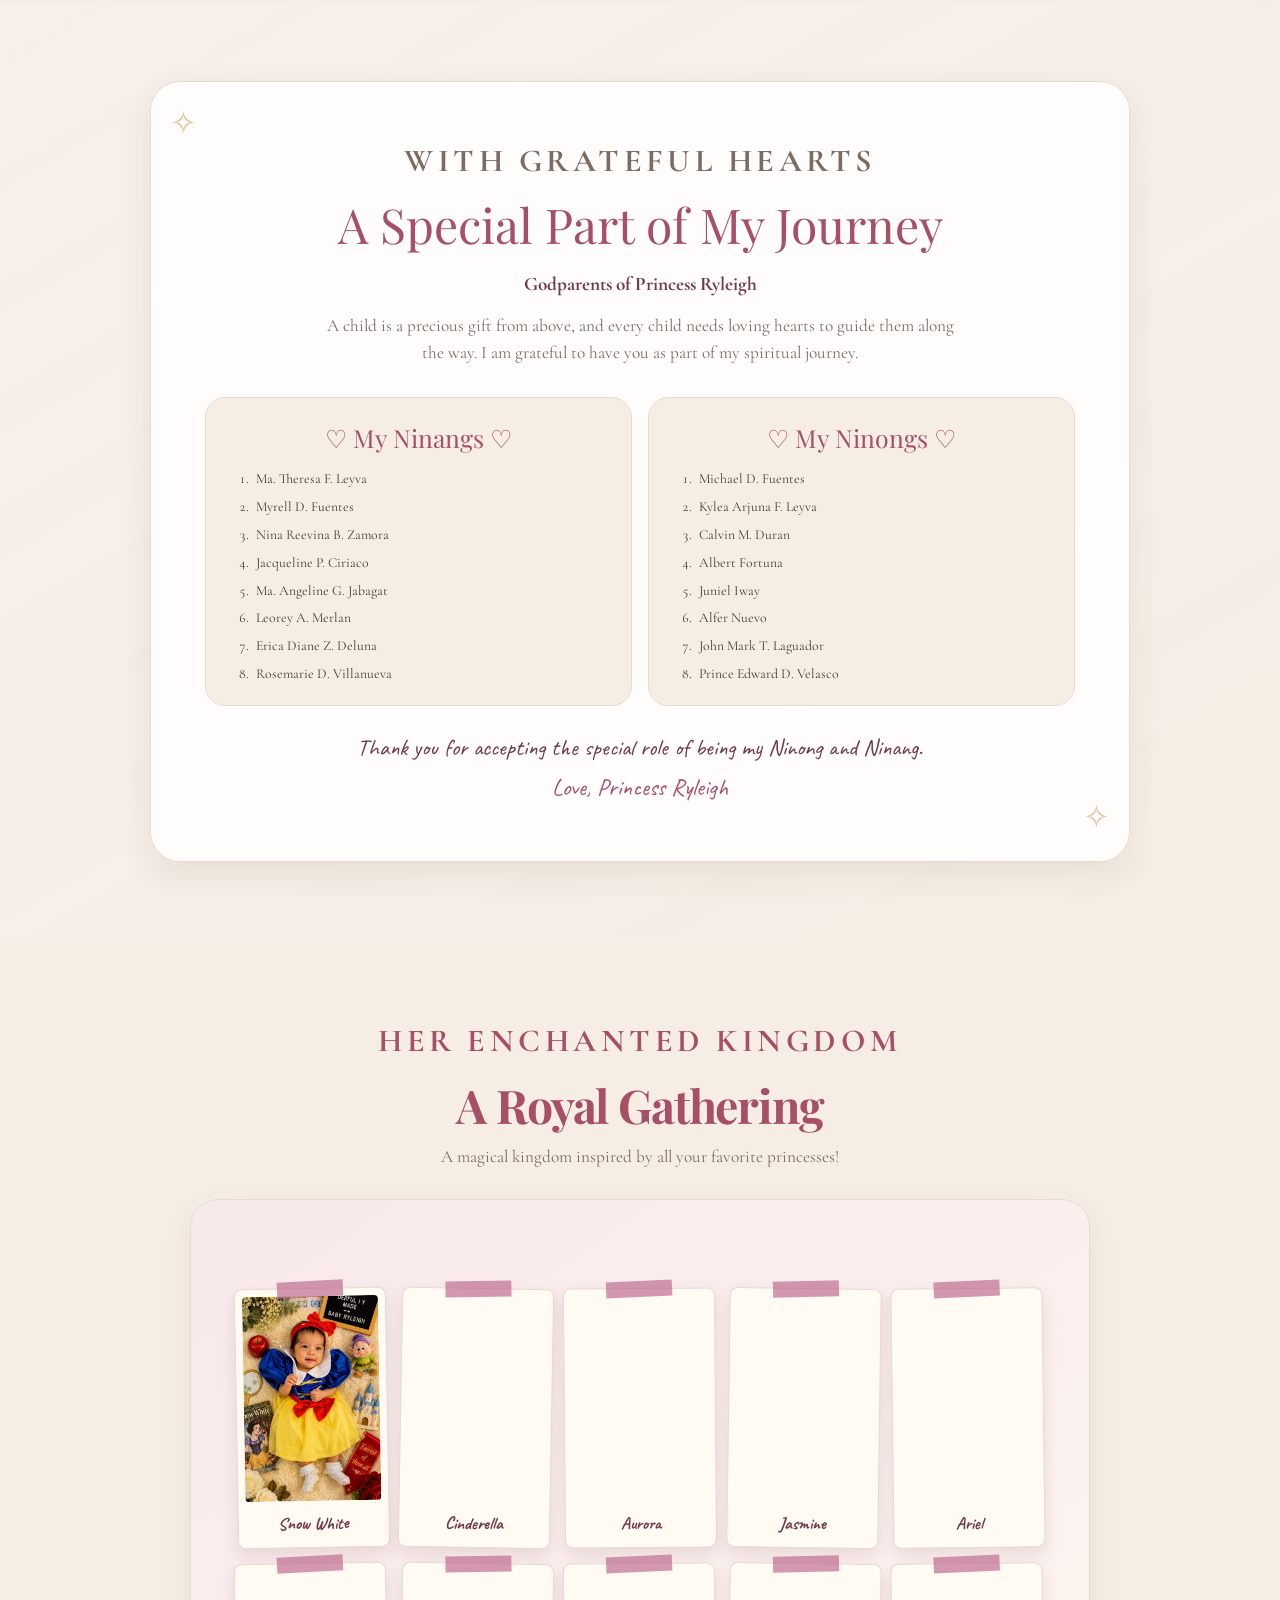
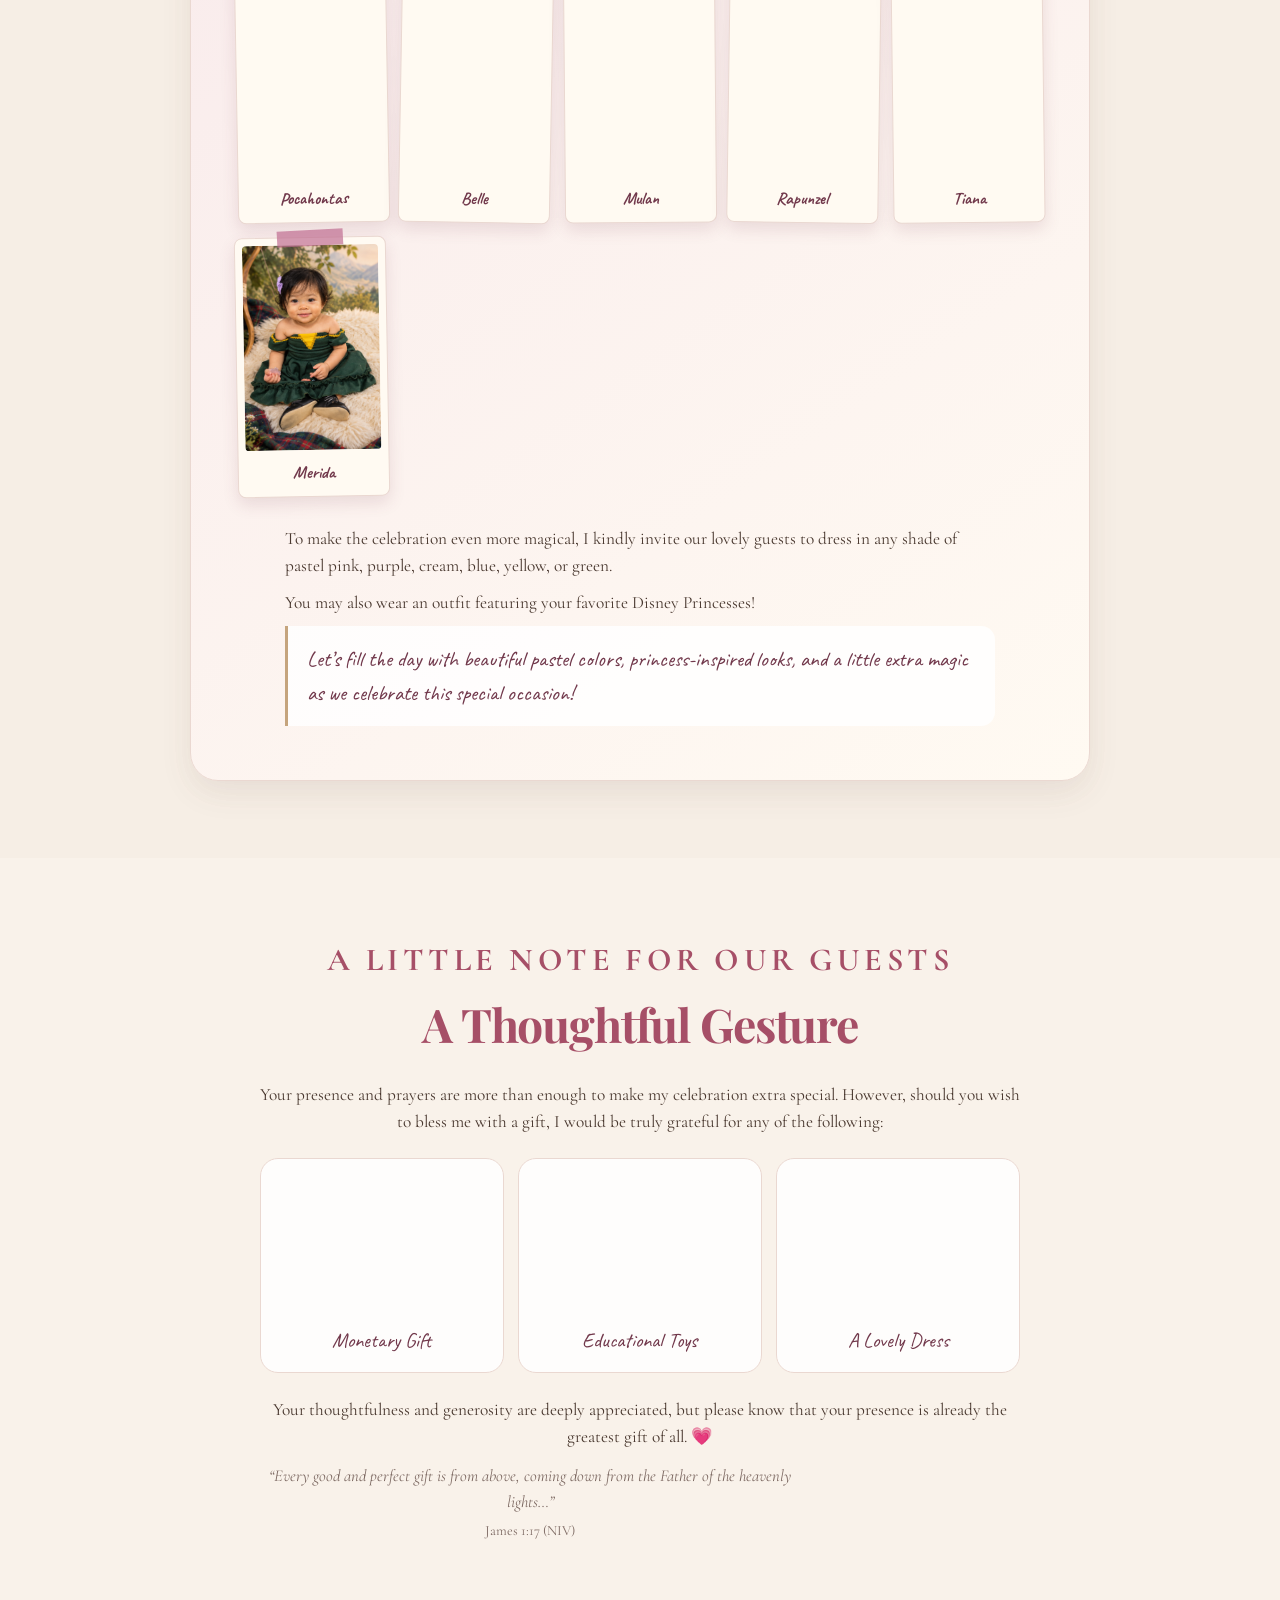
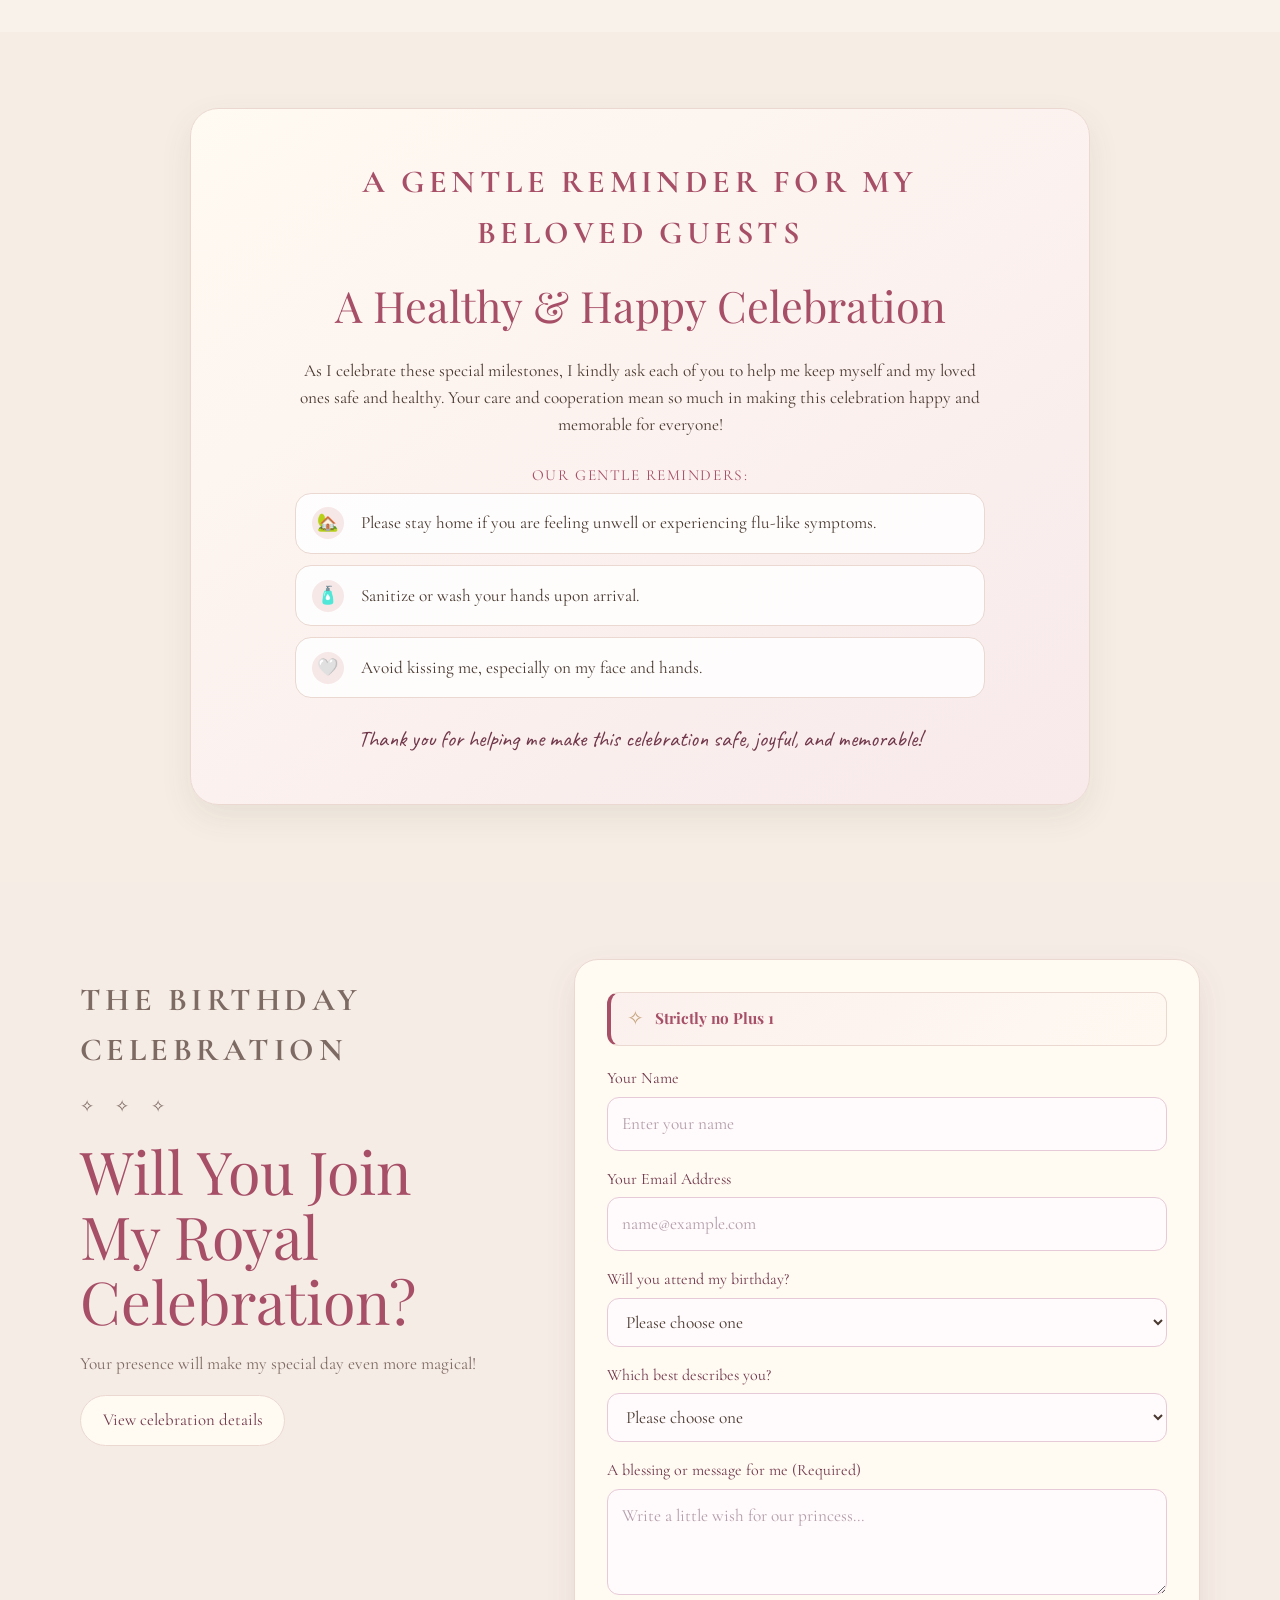
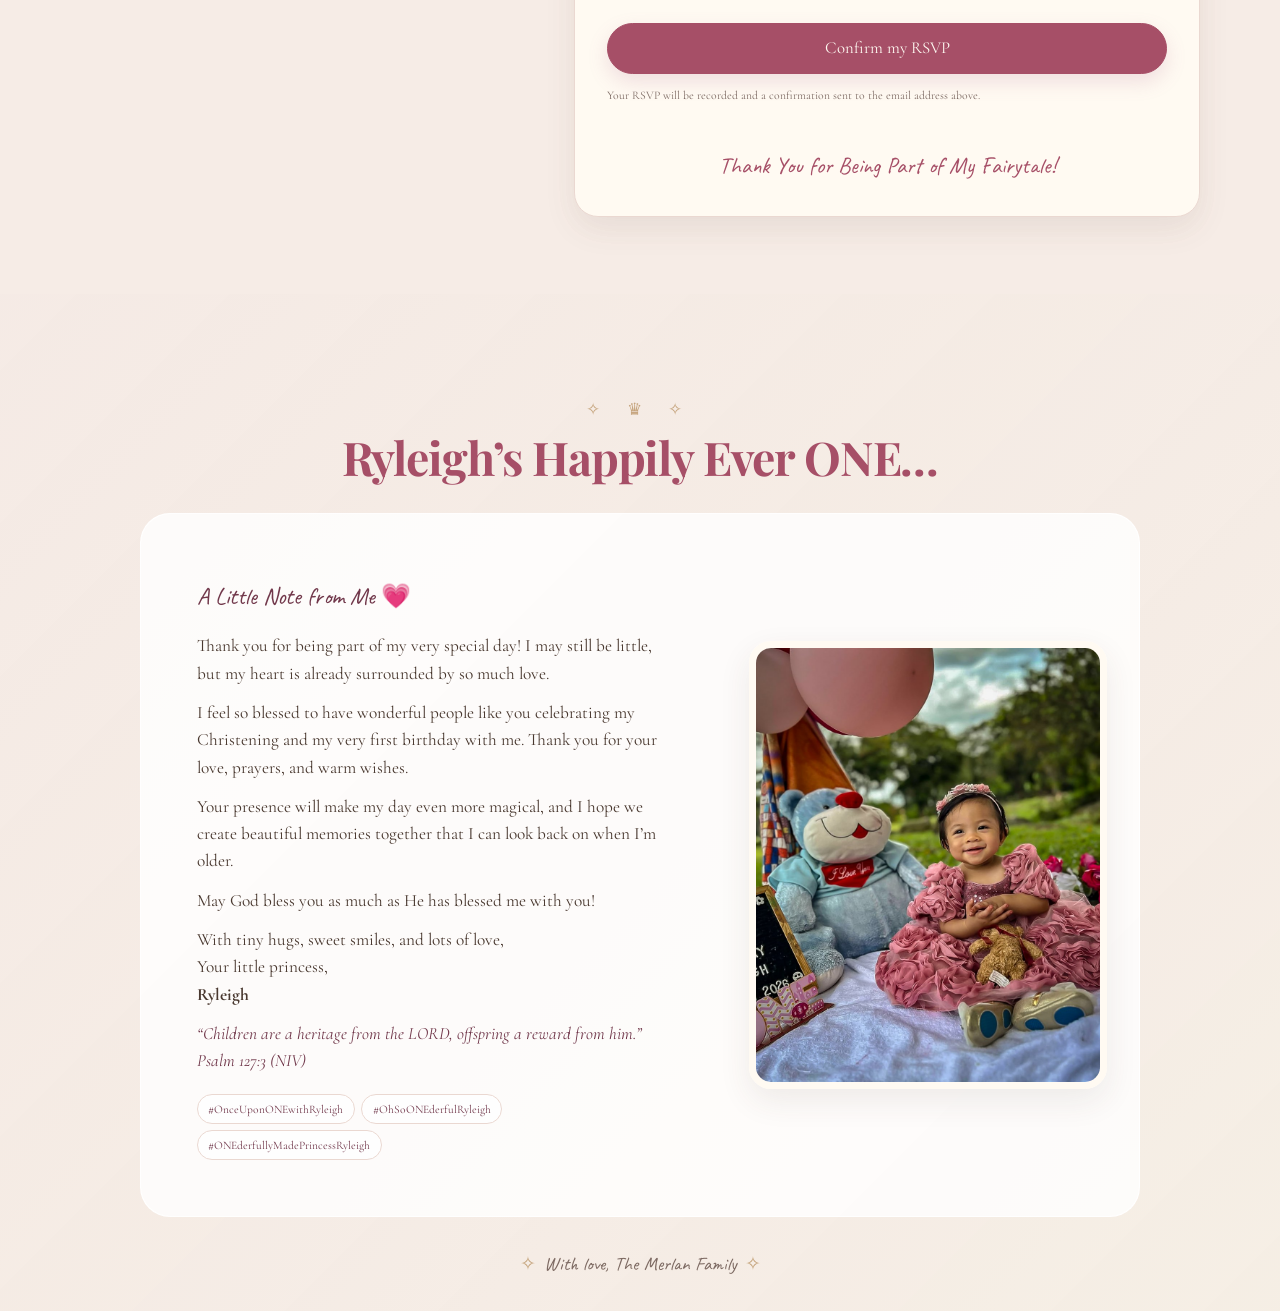
==== commit d68470fe: "Add no plus-one RSVP notice" ====
--- a/index.html
+++ b/index.html
@@ -400,6 +400,7 @@
           <a class="button button-outline" href="#details">View celebration details</a>
         </div>
         <form class="rsvp-form" id="rsvp-form">
+          <p class="rsvp-plus-one" role="note"><span aria-hidden="true">✧</span><span><strong>Strictly no Plus 1</strong><br></span></p>
           <div class="form-field">
             <label for="guest-name">Your Name</label>
             <input id="guest-name" name="name" autocomplete="name" placeholder="Enter your name" required>
--- a/styles.css
+++ b/styles.css
@@ -699,6 +699,9 @@
     .rsvp-copy p { color: var(--muted); }
     .rsvp-stars { color: var(--gold); letter-spacing: .5em; }
     .rsvp-form { padding: clamp(1.2rem, 3.5vw, 2rem); background: var(--white); border: 1px solid var(--rose-line); border-radius: 24px; box-shadow: var(--shadow); }
+    .rsvp-plus-one { display: flex; align-items: center; gap: .7rem; margin: 0 0 1.25rem; padding: .8rem 1rem; color: var(--rose-dark); background: linear-gradient(135deg, #fbf0ed, #fff8f1); border: 1px solid var(--rose-line); border-left: 4px solid var(--rose); border-radius: 12px; font-size: .95rem; line-height: 1.35; }
+    .rsvp-plus-one > span:first-child { flex: 0 0 auto; color: var(--gold); font-size: 1.25rem; }
+    .rsvp-plus-one strong { color: var(--rose); font-family: var(--serif); font-size: .96rem; }
     .form-field { margin-bottom: 1rem; }
     .form-field label, .form-field legend { display: block; margin-bottom: .35rem; color: var(--rose-dark); font-family: var(--label); font-size: 1rem; font-weight: 400; }
     .form-field input, .form-field select, .form-field textarea { width: 100%; min-height: 48px; padding: .75rem .85rem; color: var(--ink); background: #fffafb; border: 1px solid #e7cad8; border-radius: 12px; }
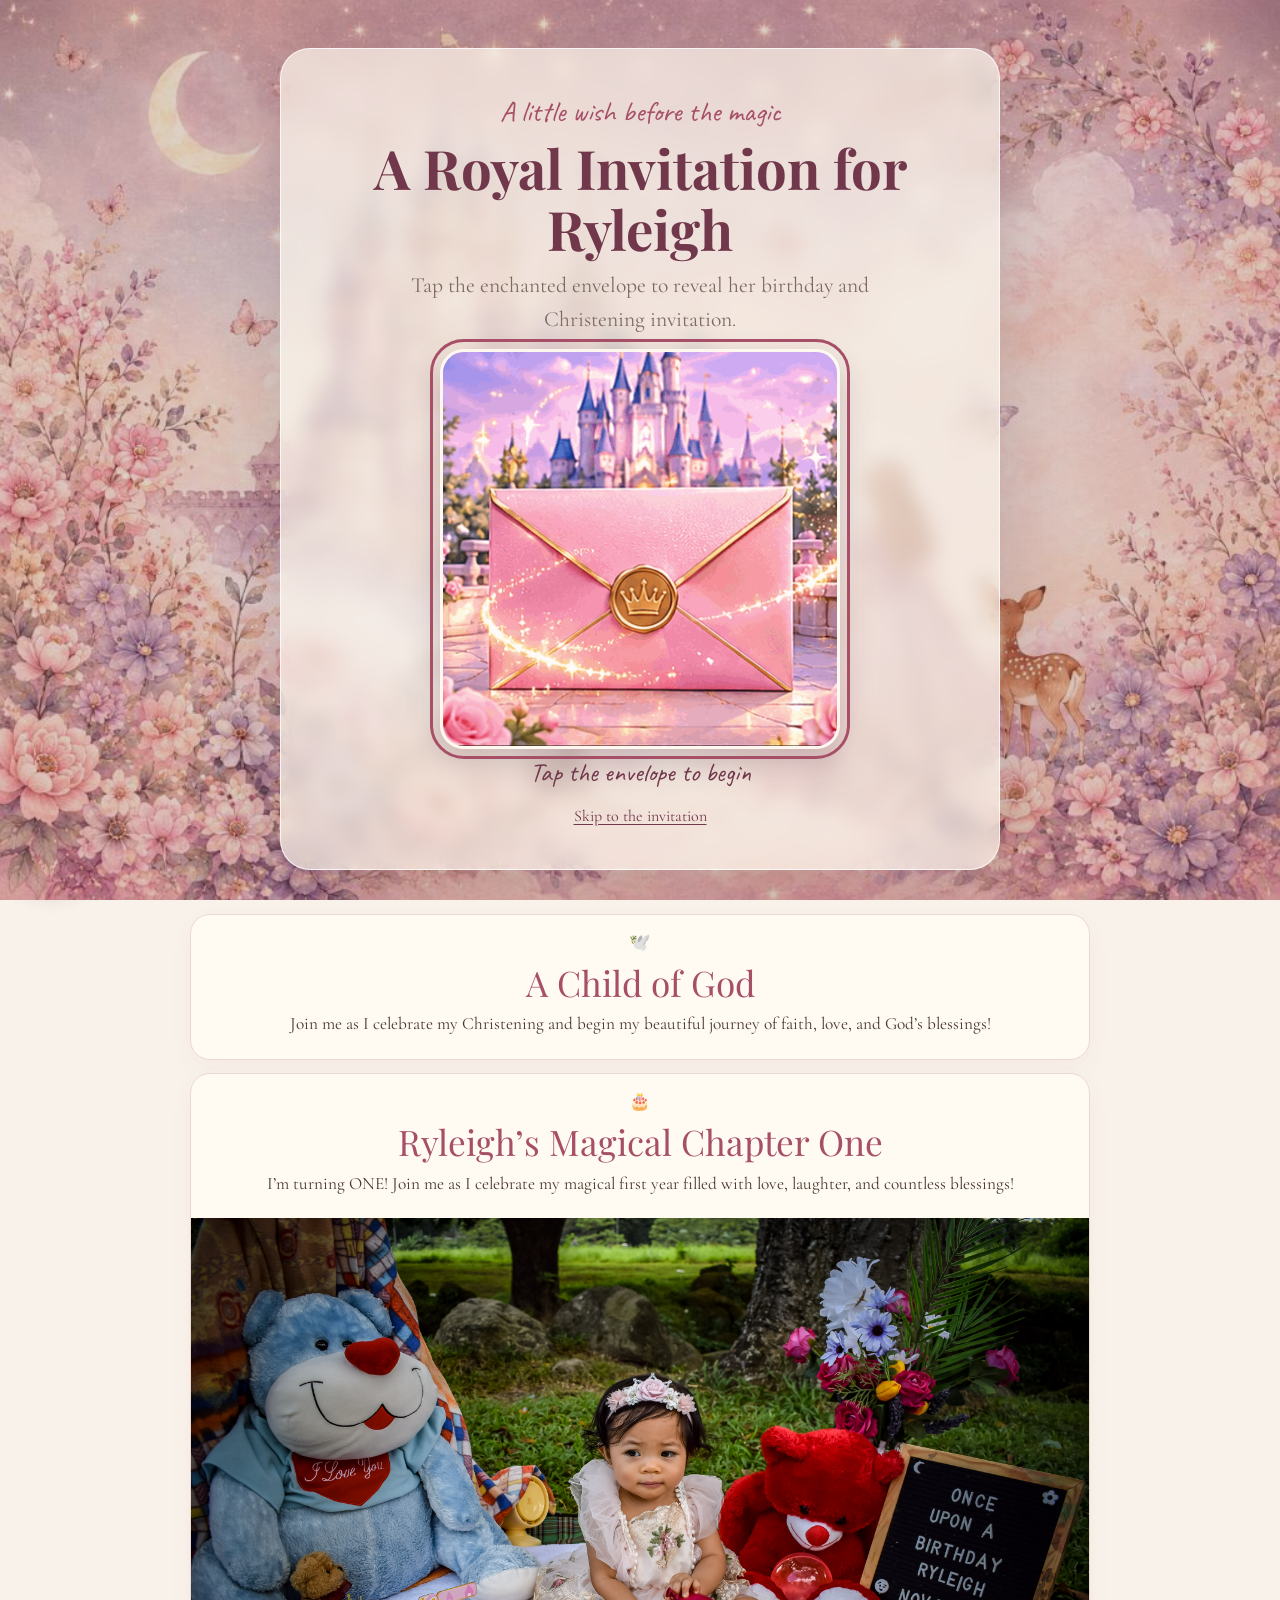
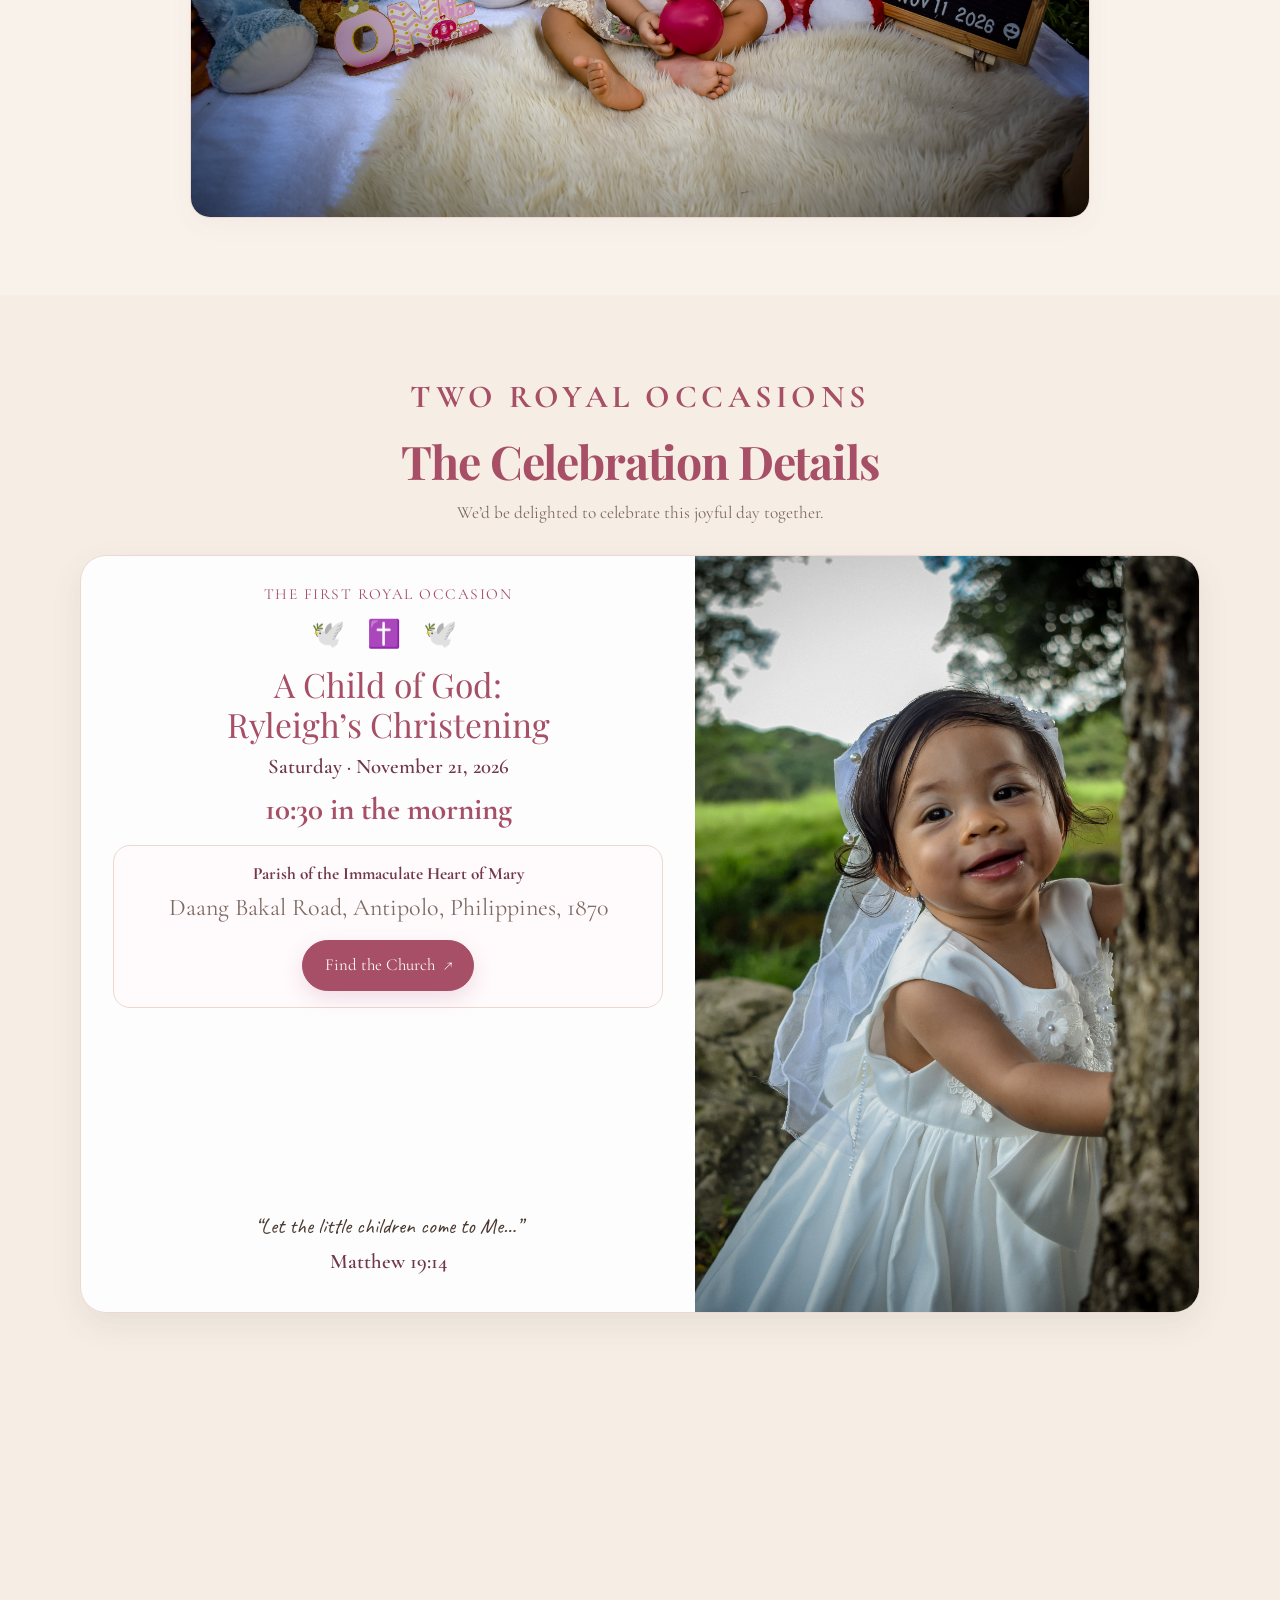
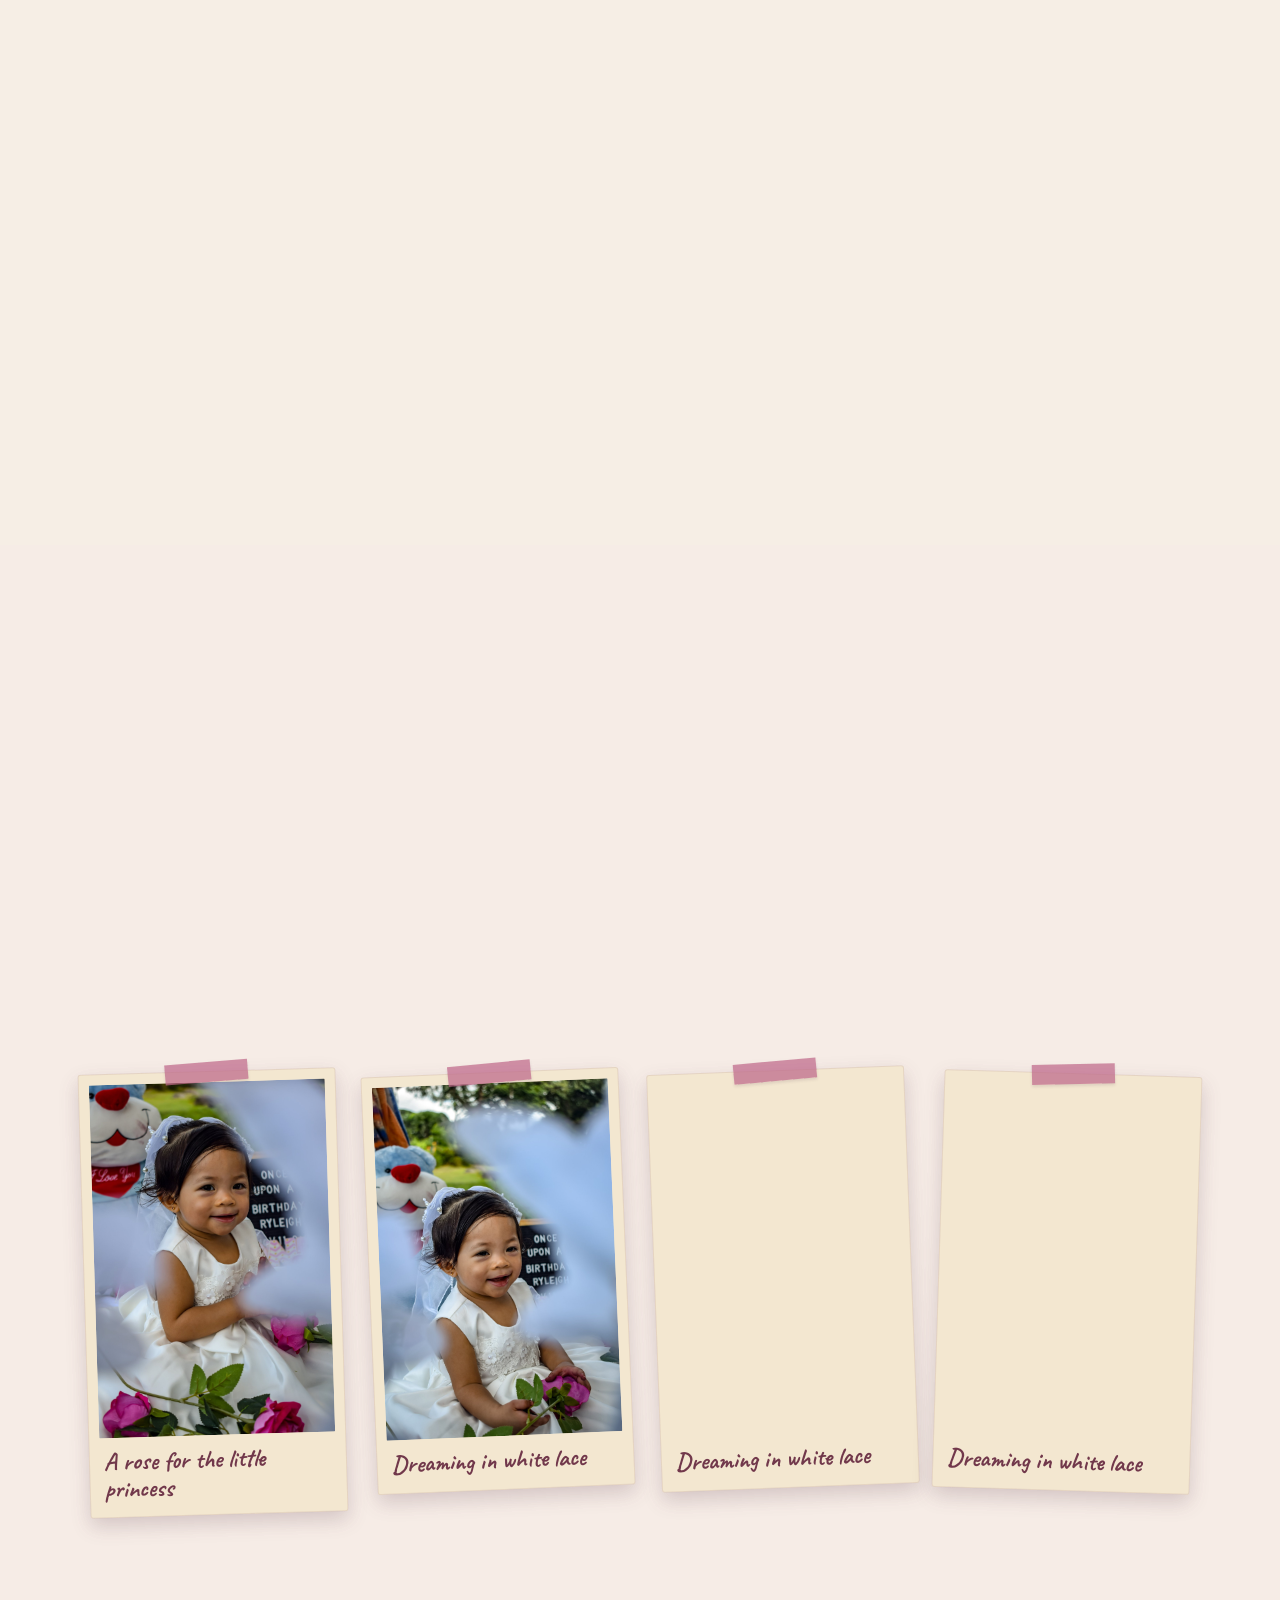
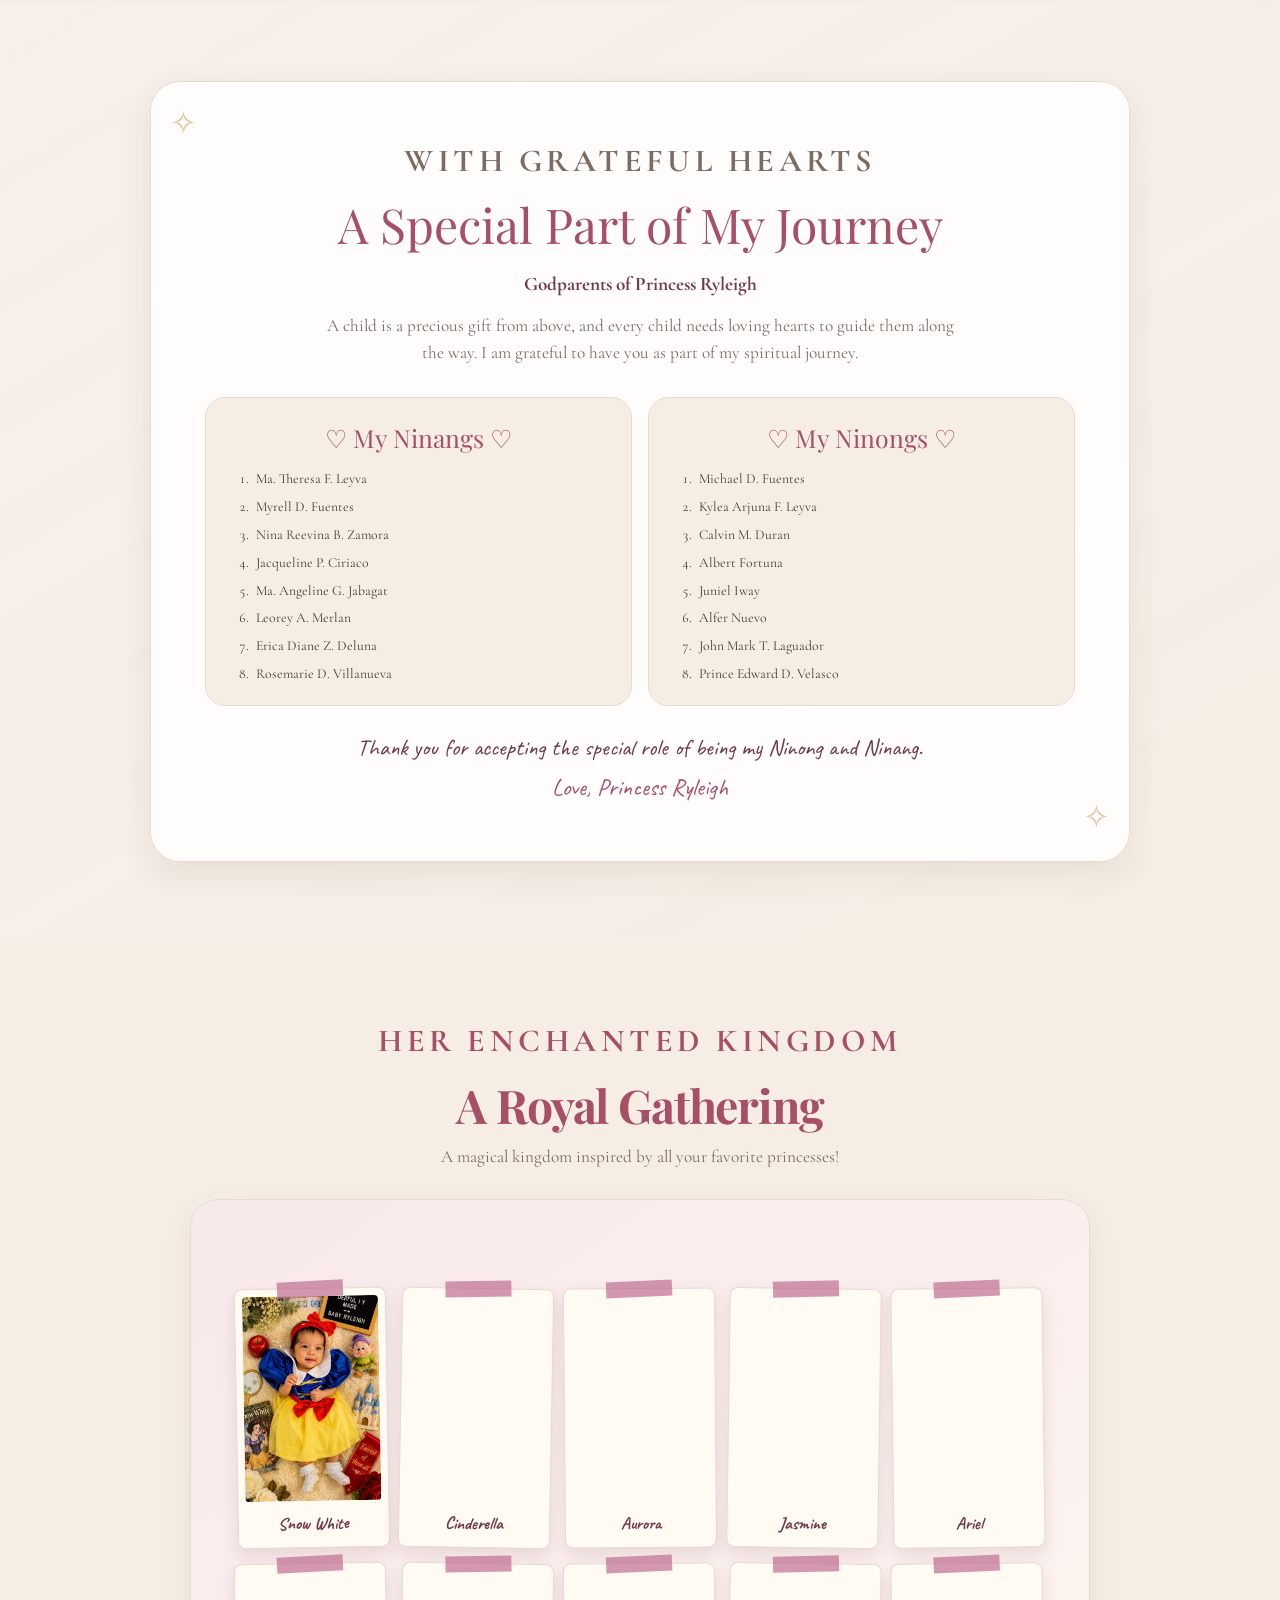
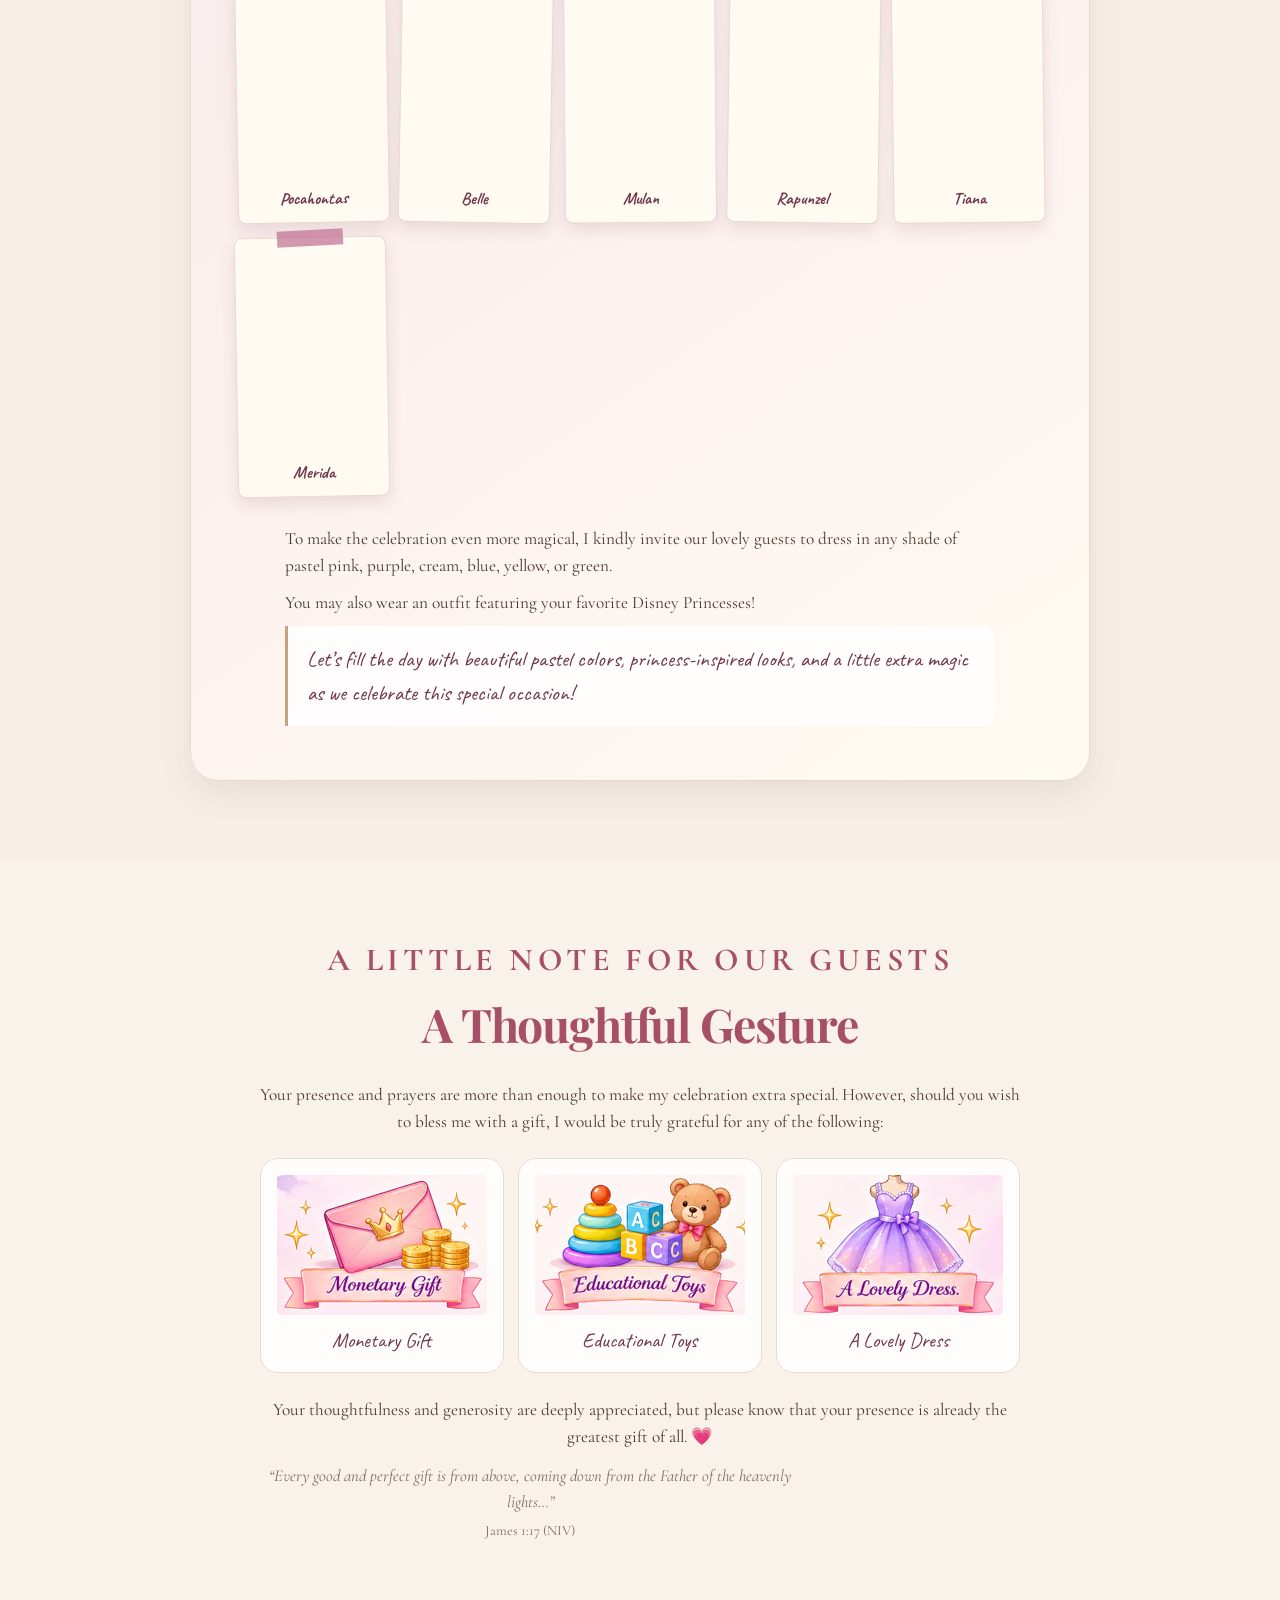
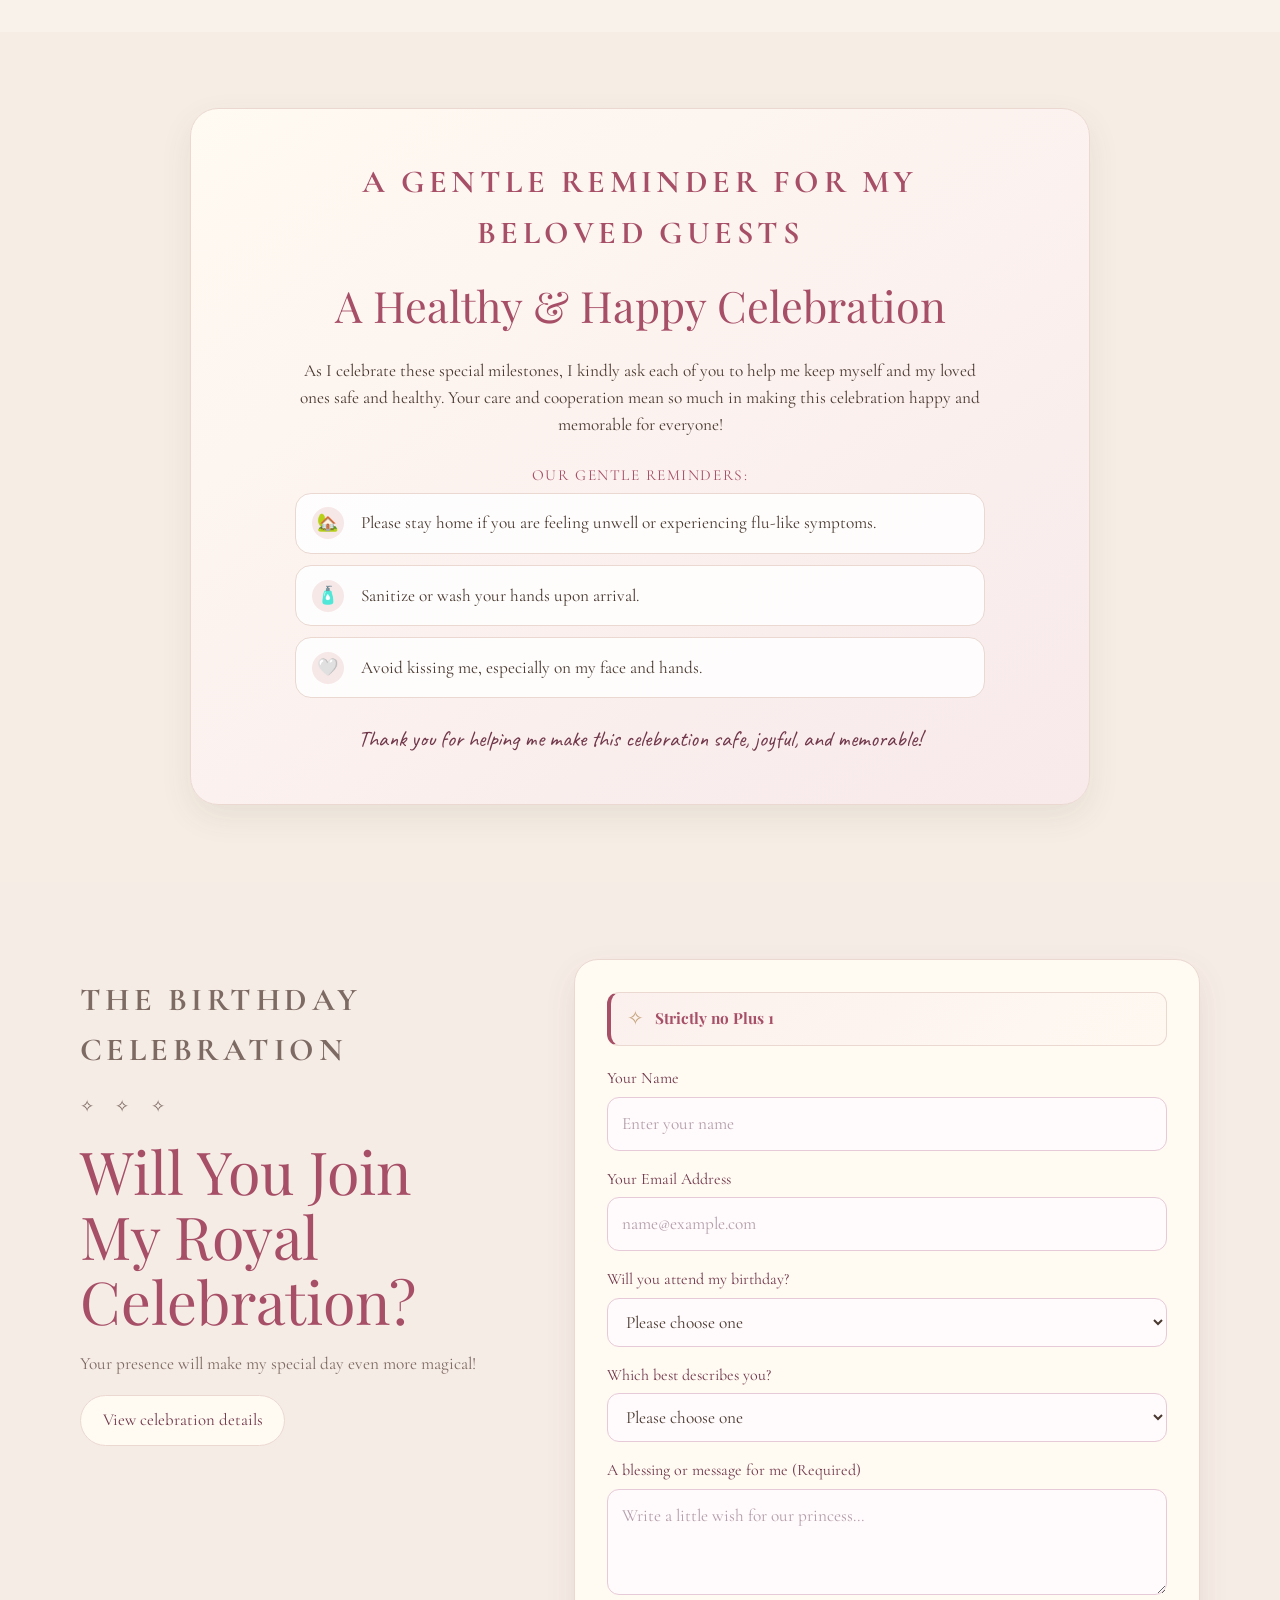
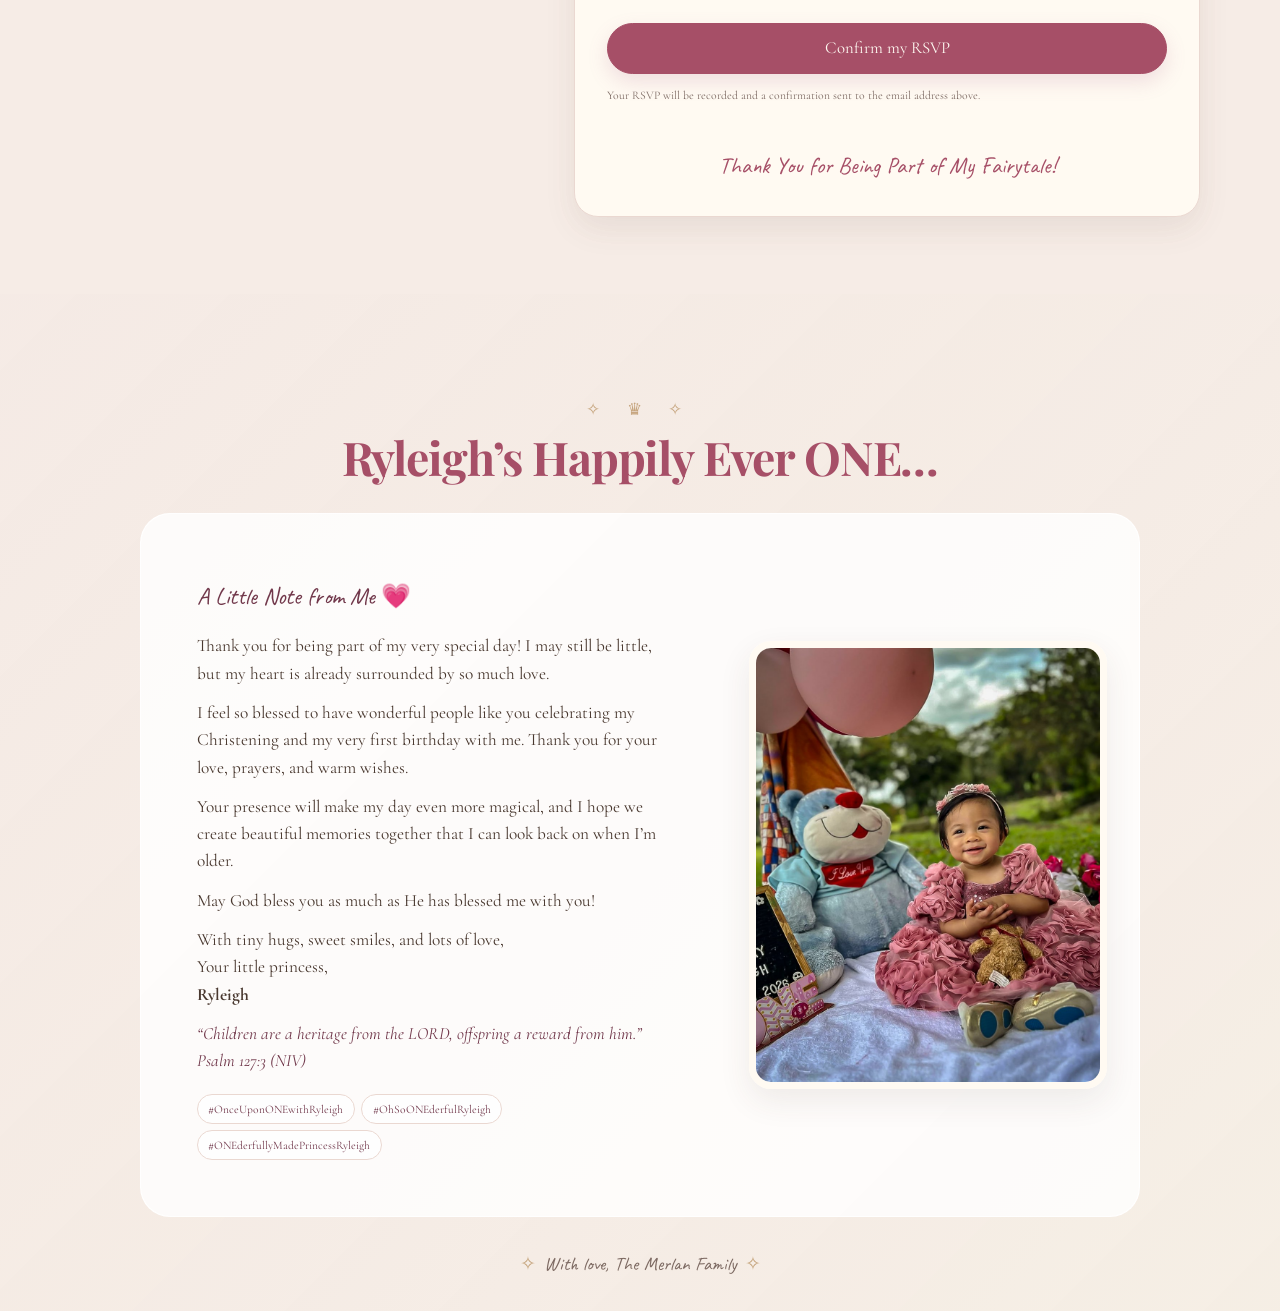
==== commit 0ceb222c: "Center responsive hero on mobile and tablet" ====
--- a/index.html
+++ b/index.html
@@ -134,7 +134,7 @@
             <defs>
               <path id="hero-kicker-arc" d="M 40 250 Q 600 50 1160 250"></path>
             </defs>
-            <text><textPath href="#hero-kicker-arc" startOffset="50%" text-anchor="middle" textLength="1080" lengthAdjust="spacingAndGlyphs">Once upon a time…</textPath></text>
+            <text><textPath href="#hero-kicker-arc" startOffset="50%" text-anchor="middle" textLength="900" lengthAdjust="spacingAndGlyphs">Once upon a time…</textPath></text>
           </svg>
           <p class="hero-story">In a kingdom not so far away…</p>
           <h1 id="hero-title">Princess Ryleigh</h1>
--- a/styles.css
+++ b/styles.css
@@ -730,10 +730,18 @@
     @media (max-width: 900px) {
       .nav-links { gap: .75rem; }
       .nav-links a { font-size: .72rem; }
-      .hero-copy { padding-right: calc(270px + clamp(1.5rem, 3vw, 2rem) + 1rem); }
+      .hero { display: block; min-height: 0; }
+      .hero-grid { grid-template-columns: 1fr; }
+      .hero-copy { padding: 0 1rem; text-align: center; }
       .hero .eyebrow { font-size: clamp(1rem, 2.2vw, 1.3rem); }
       .hero h1 { font-size: clamp(2.6rem, 5.8vw, 3.8rem); }
-      .hero-photo-wrap { right: clamp(1.5rem, 3vw, 2rem); width: 270px; }
+      .hero-kicker { margin-inline: auto; }
+      .hero-story, .hero-subtitle { margin-inline: auto; }
+      .hero-actions { justify-content: center; }
+      .hero-photo-wrap { position: relative; inset: auto; width: min(270px, 84vw); margin: .15rem auto 1.1rem; transform: none; }
+      .hero-photo-frame { width: 150px; margin-inline: auto; }
+      .hero-princess-display { width: 100%; max-height: 190px; }
+      .date-chip { margin-inline: auto; }
       .gallery-grid { grid-template-columns: repeat(2, minmax(0, 1fr)); }
     }
     @media (max-width: 700px) {
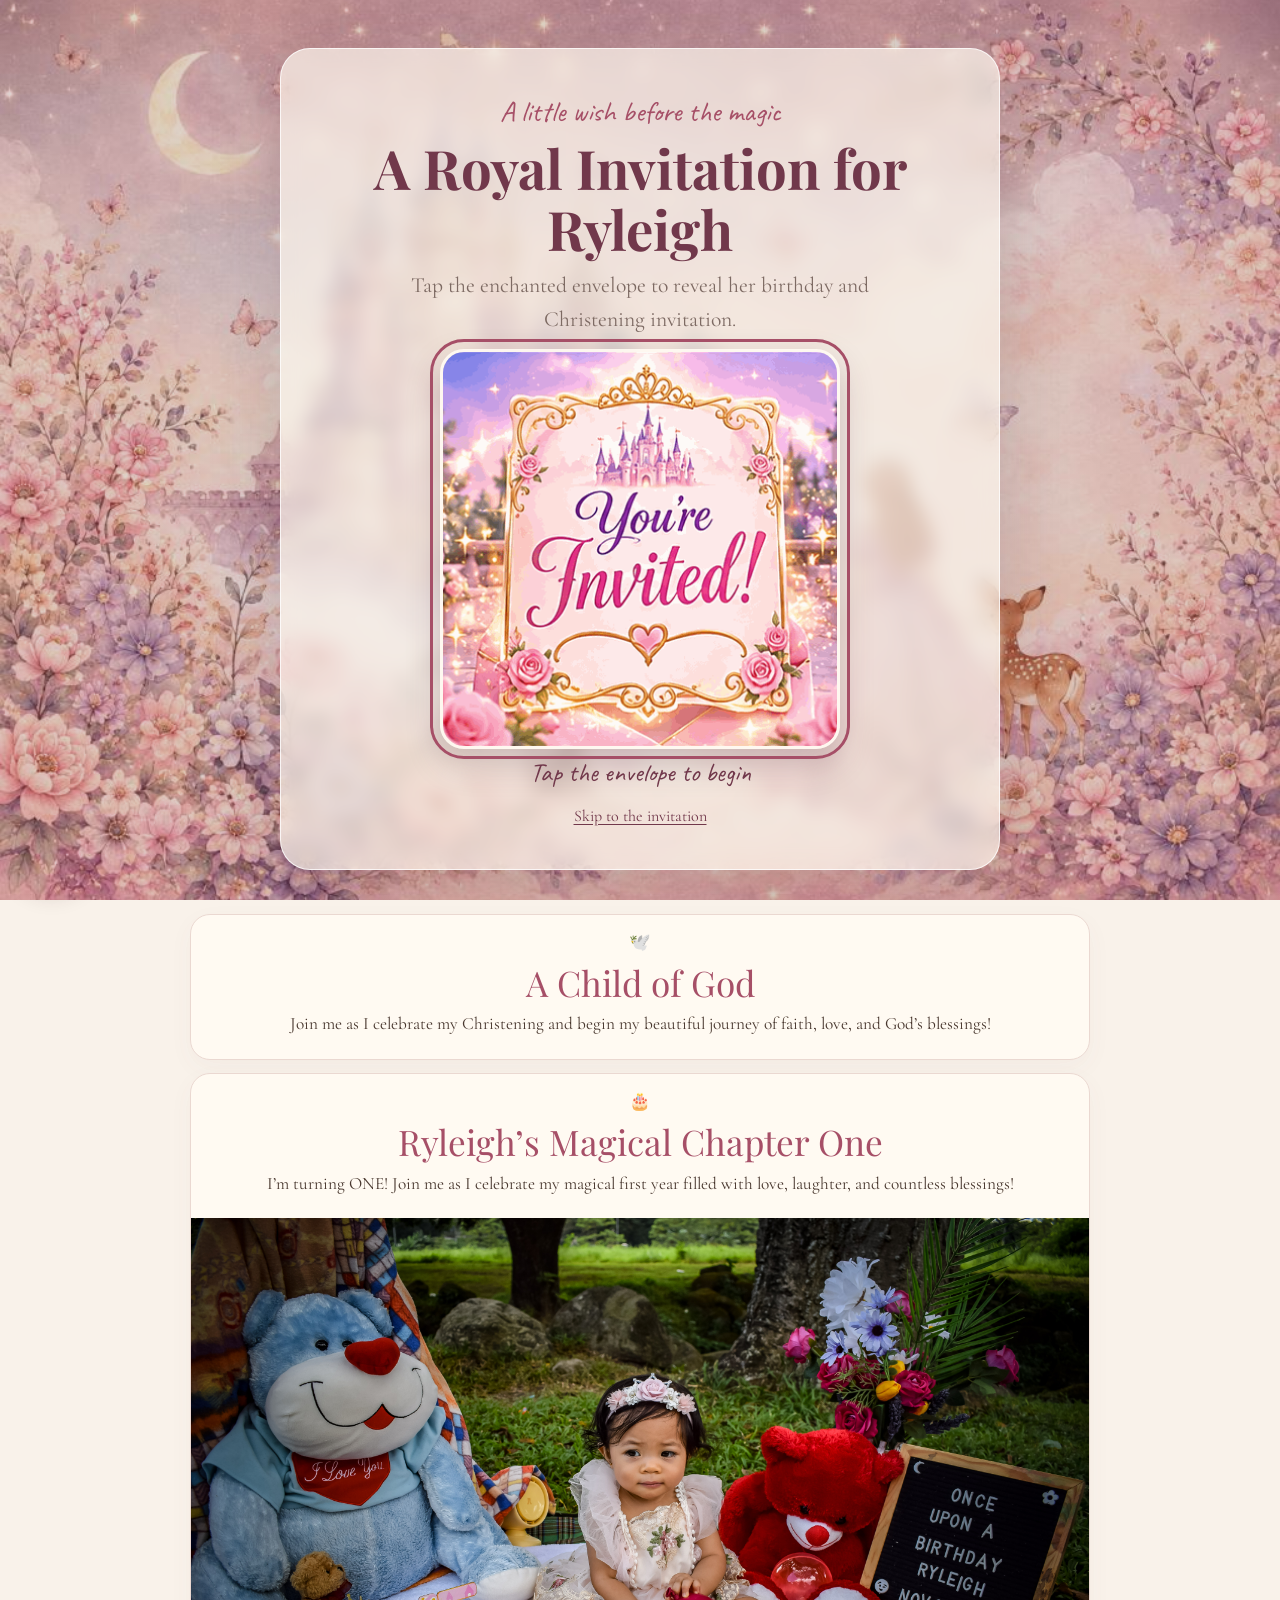
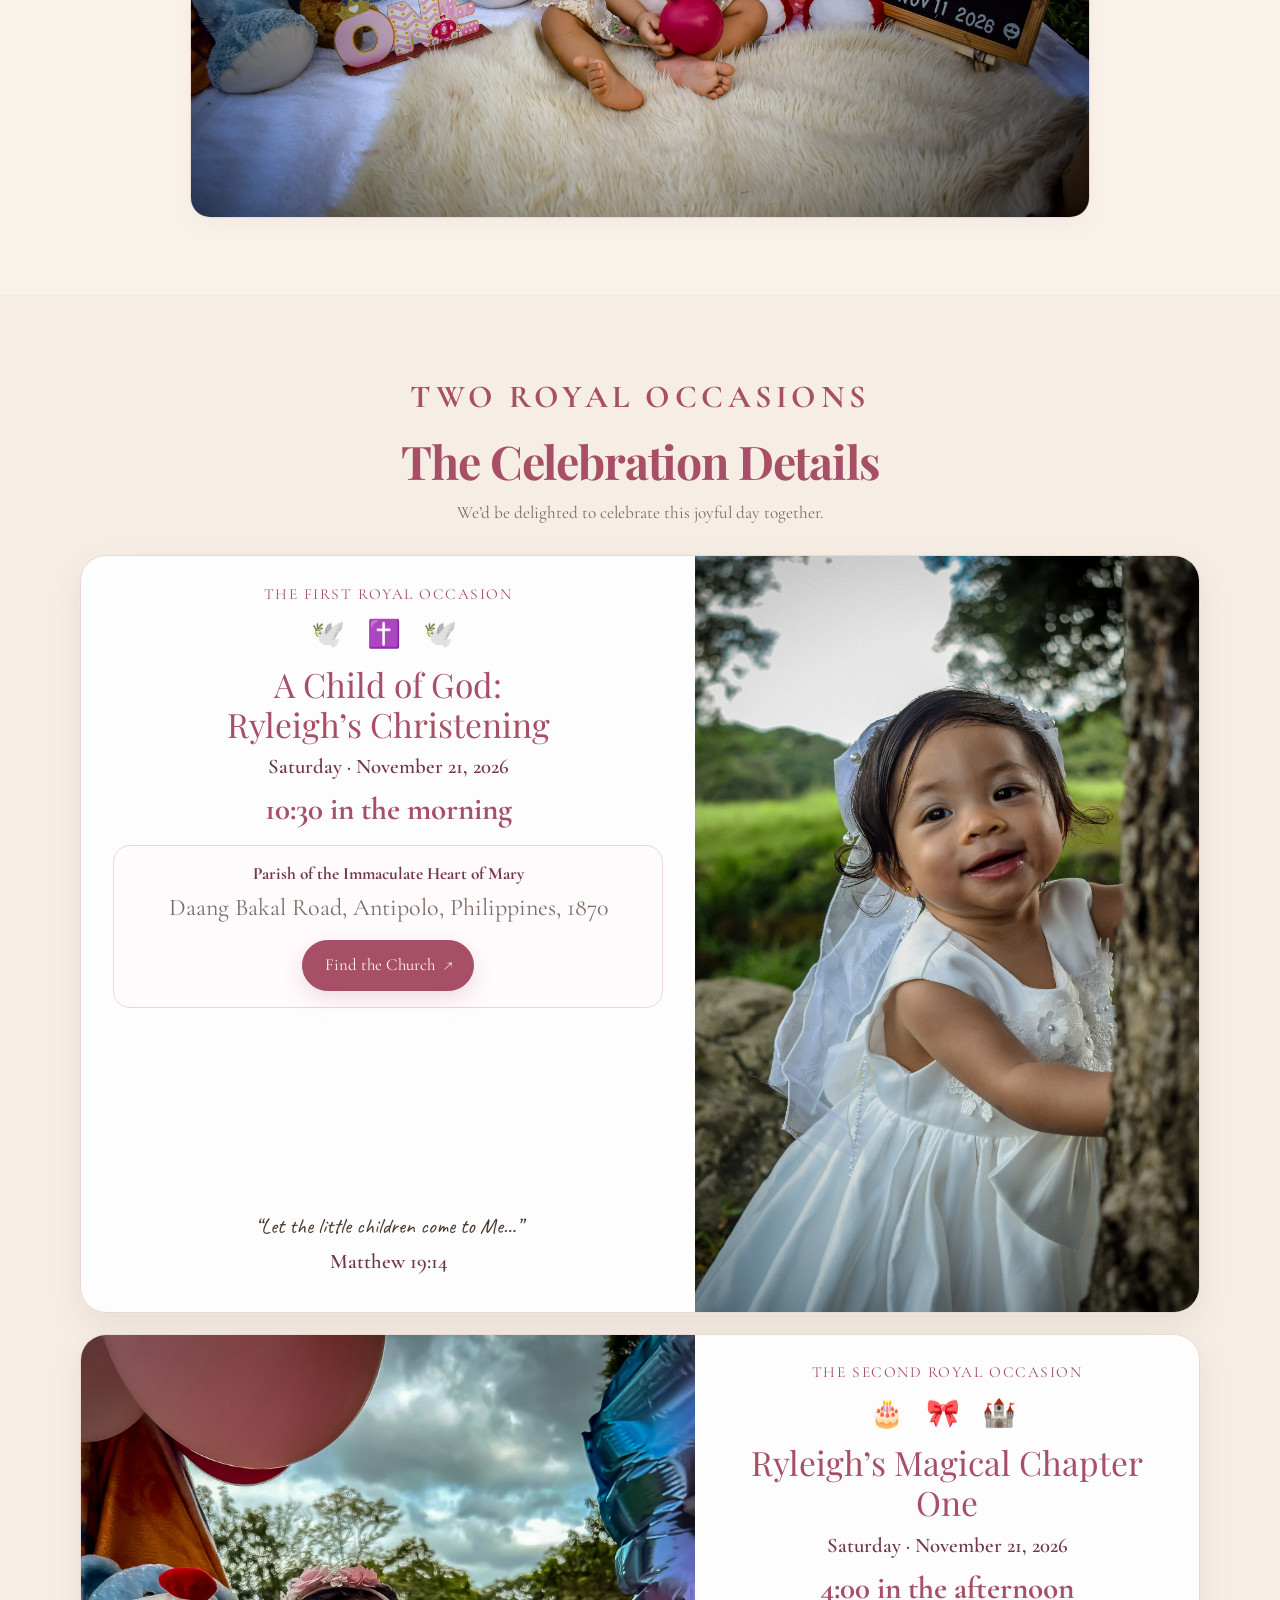
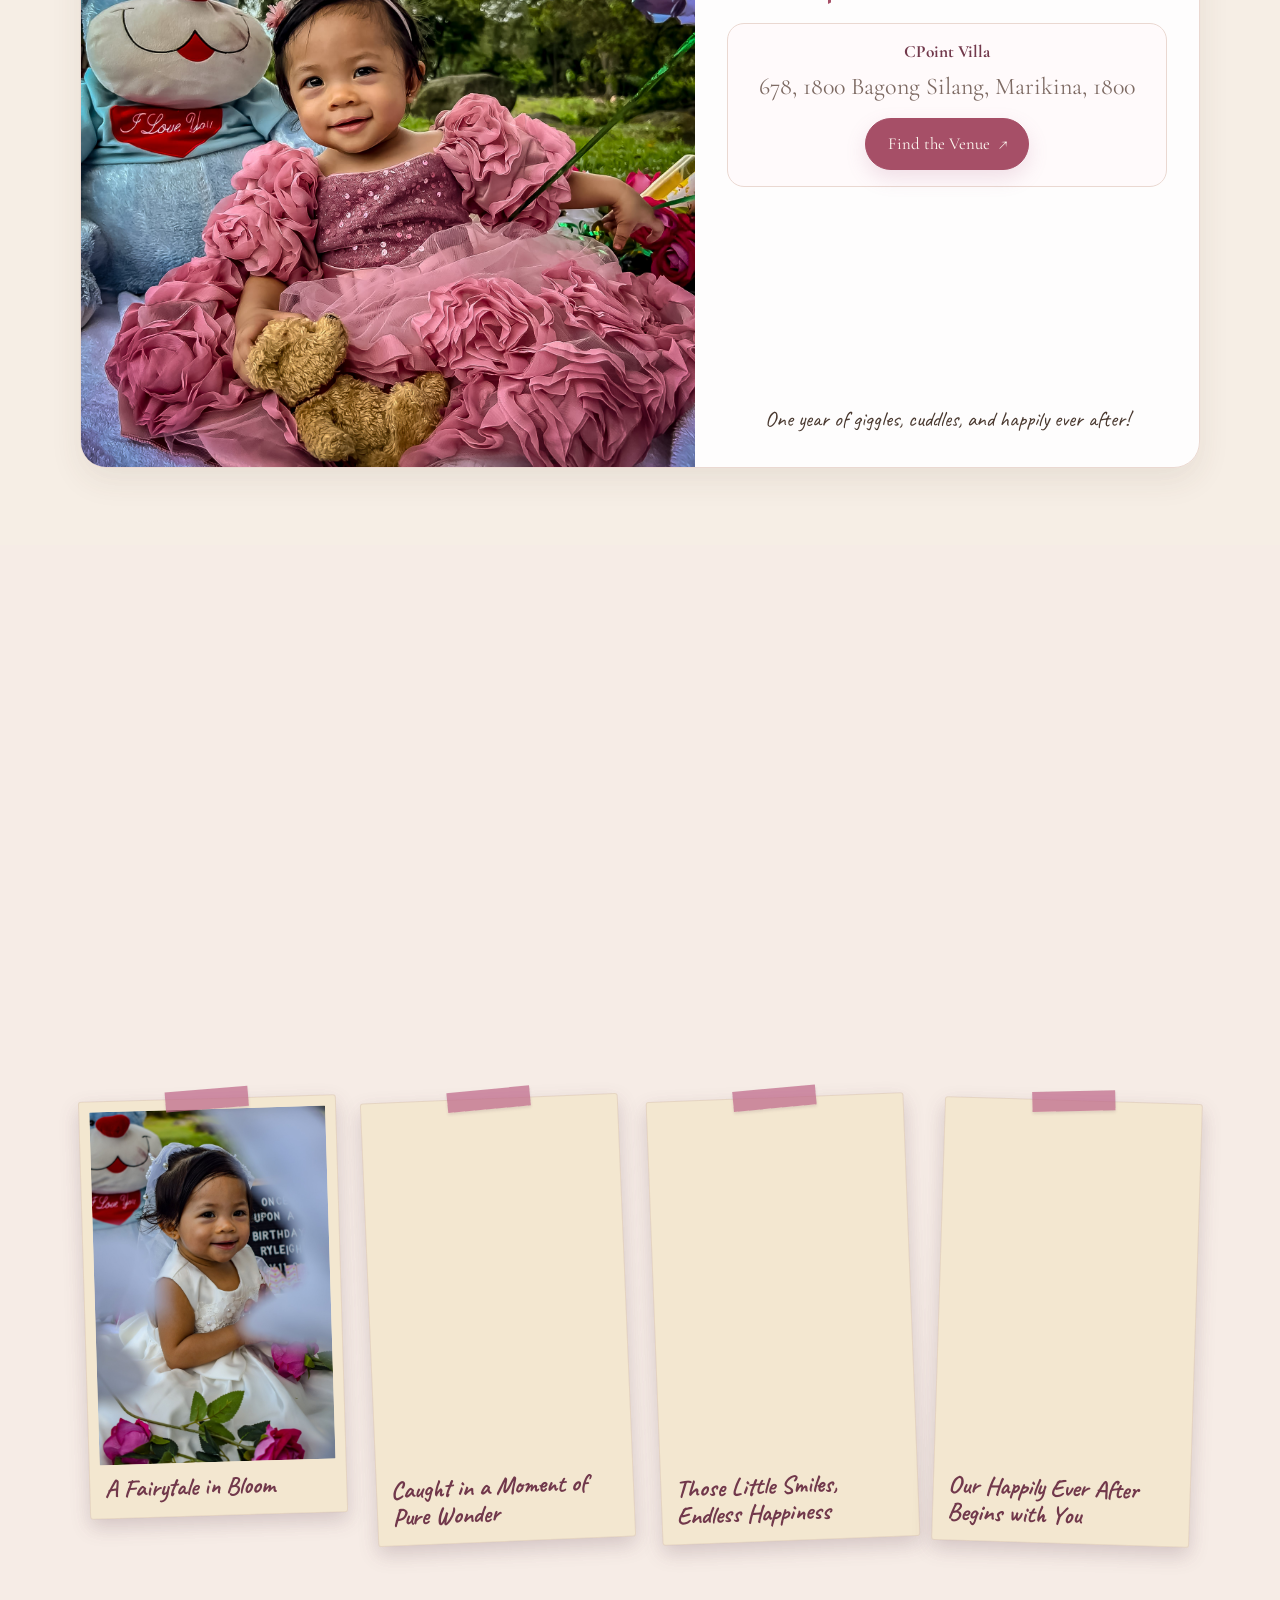
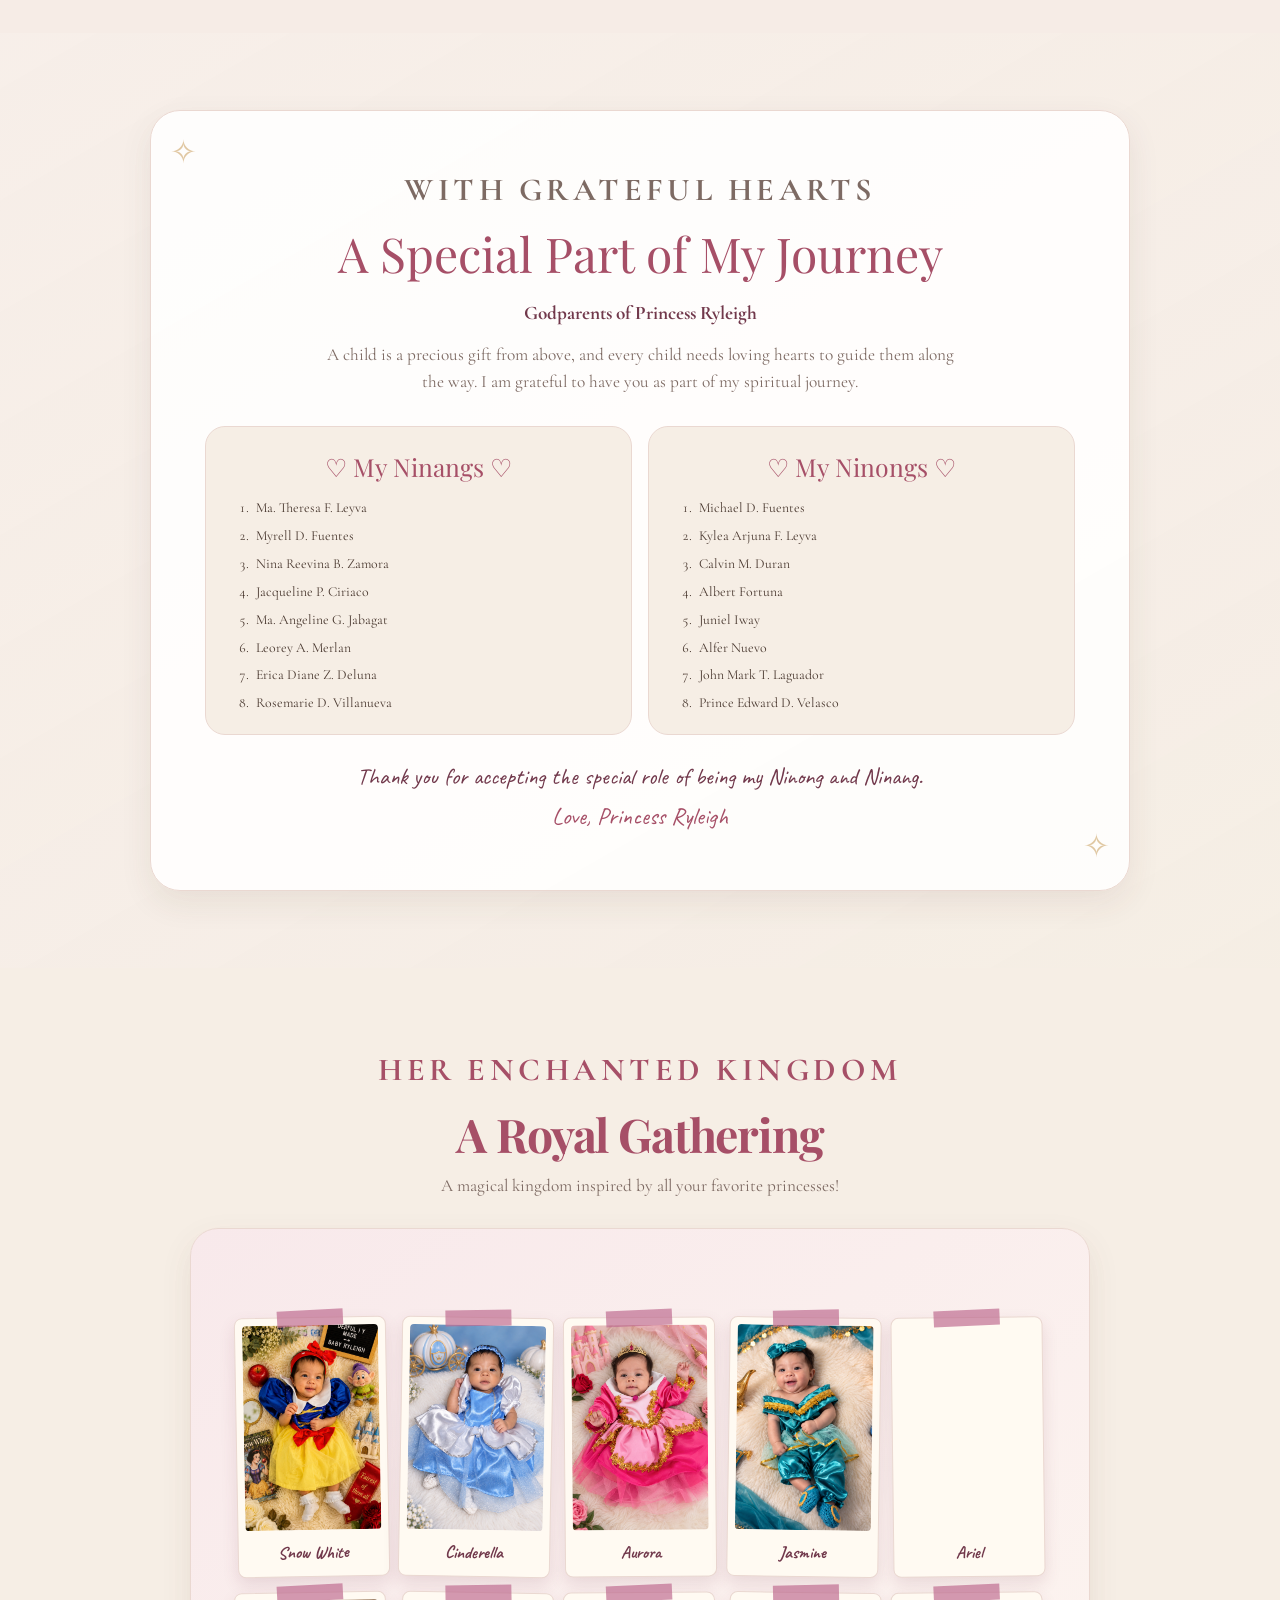
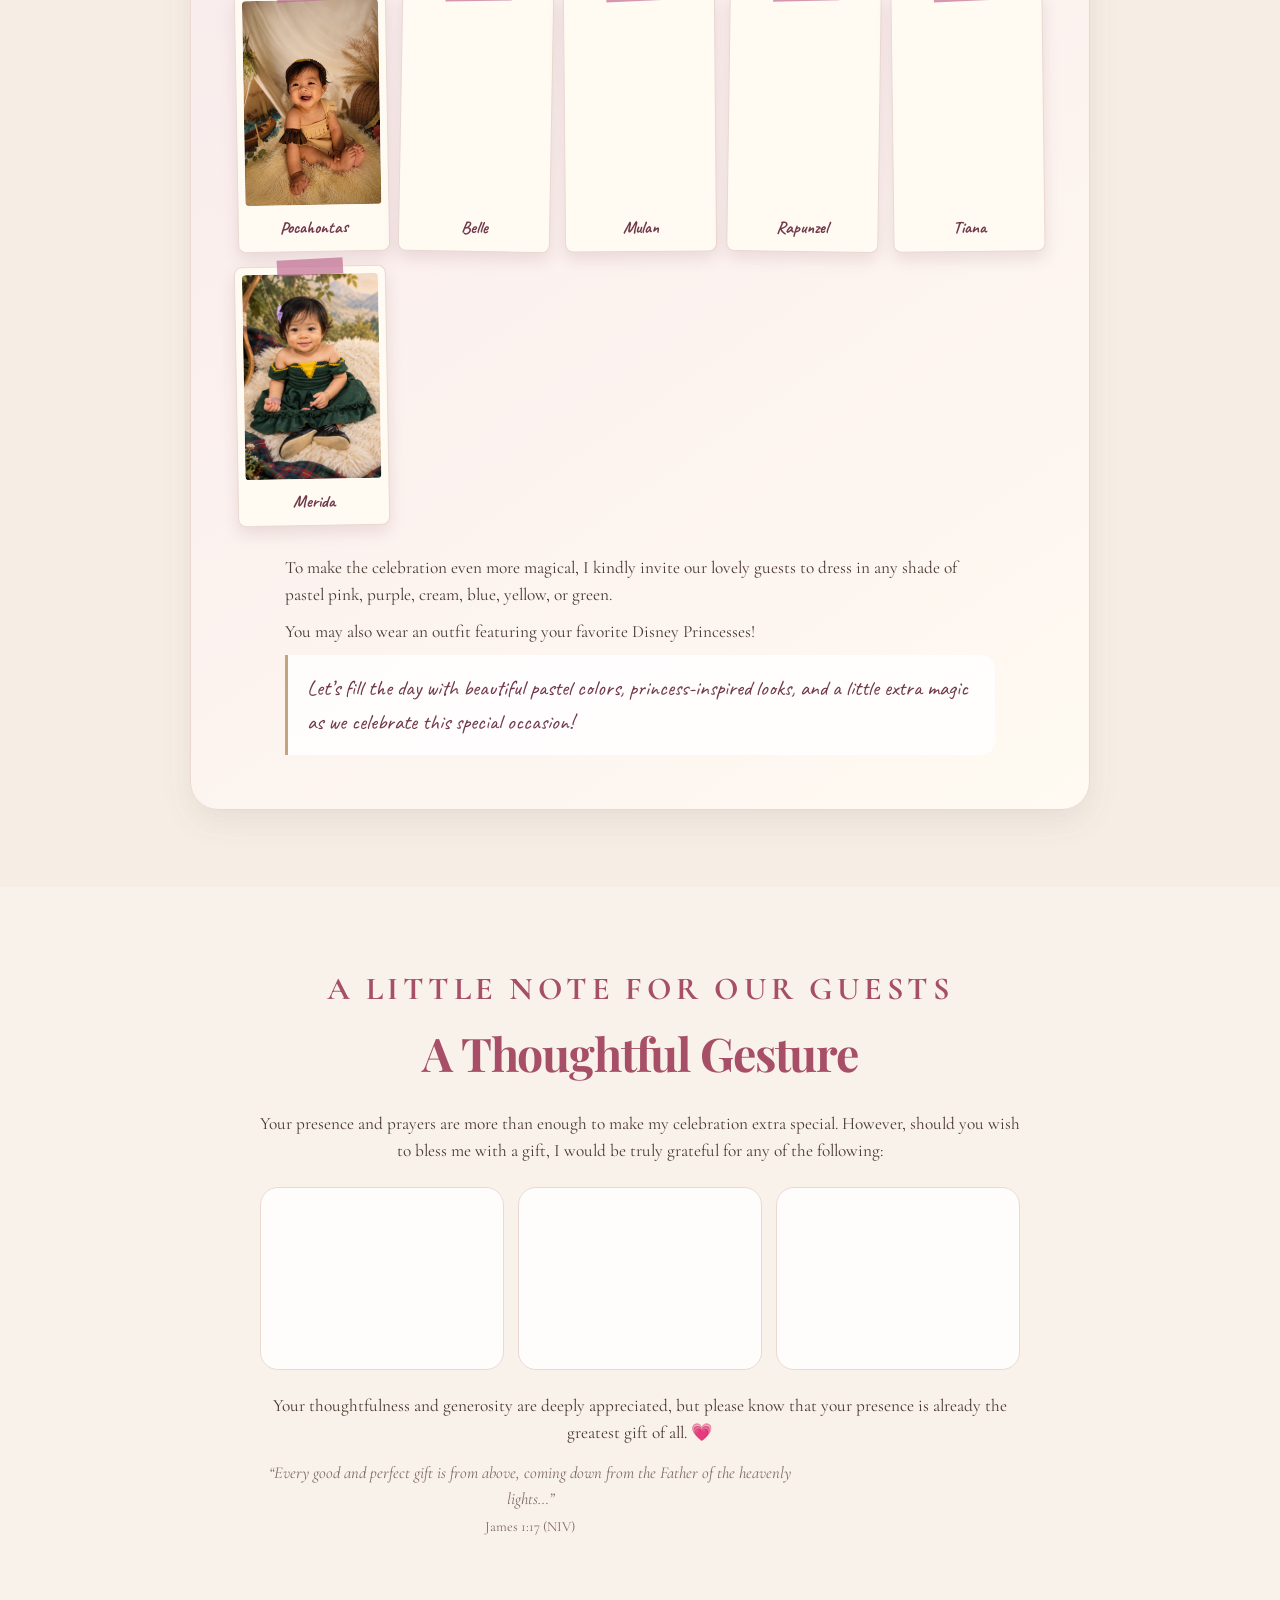
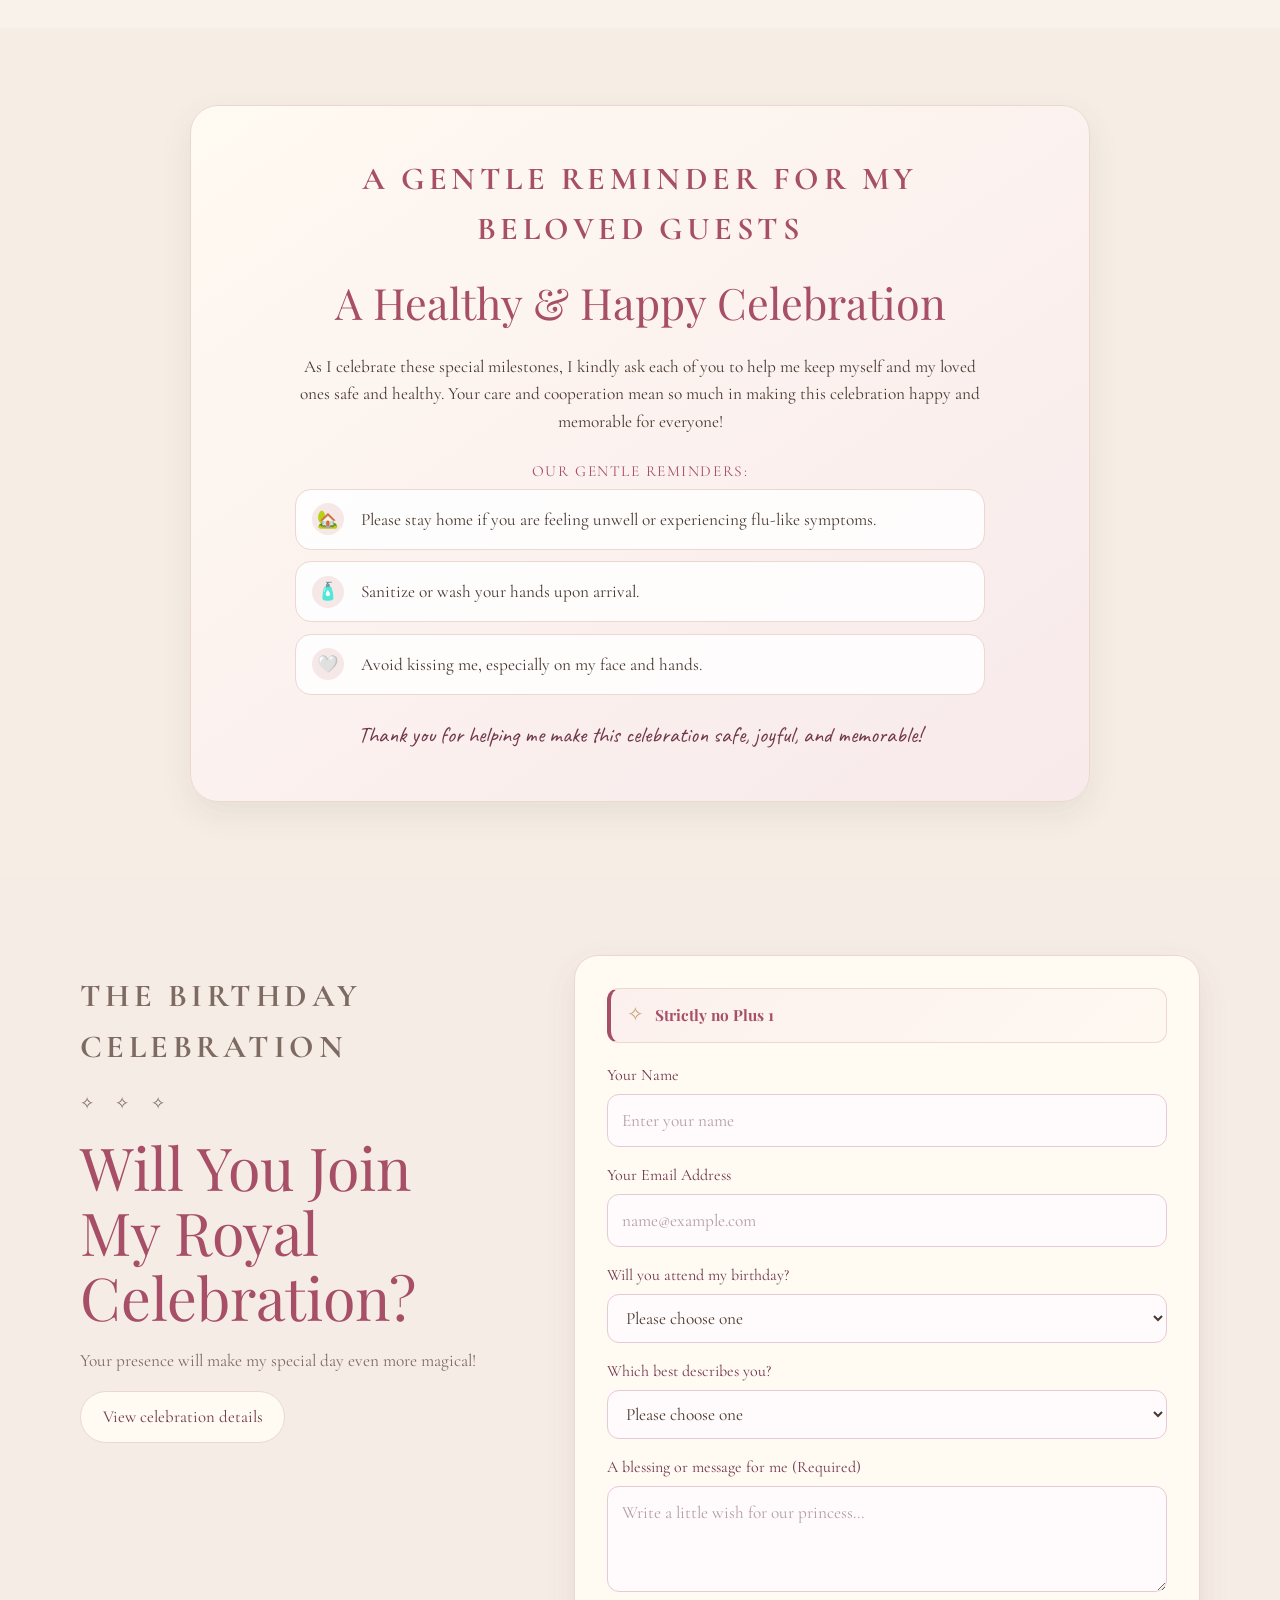
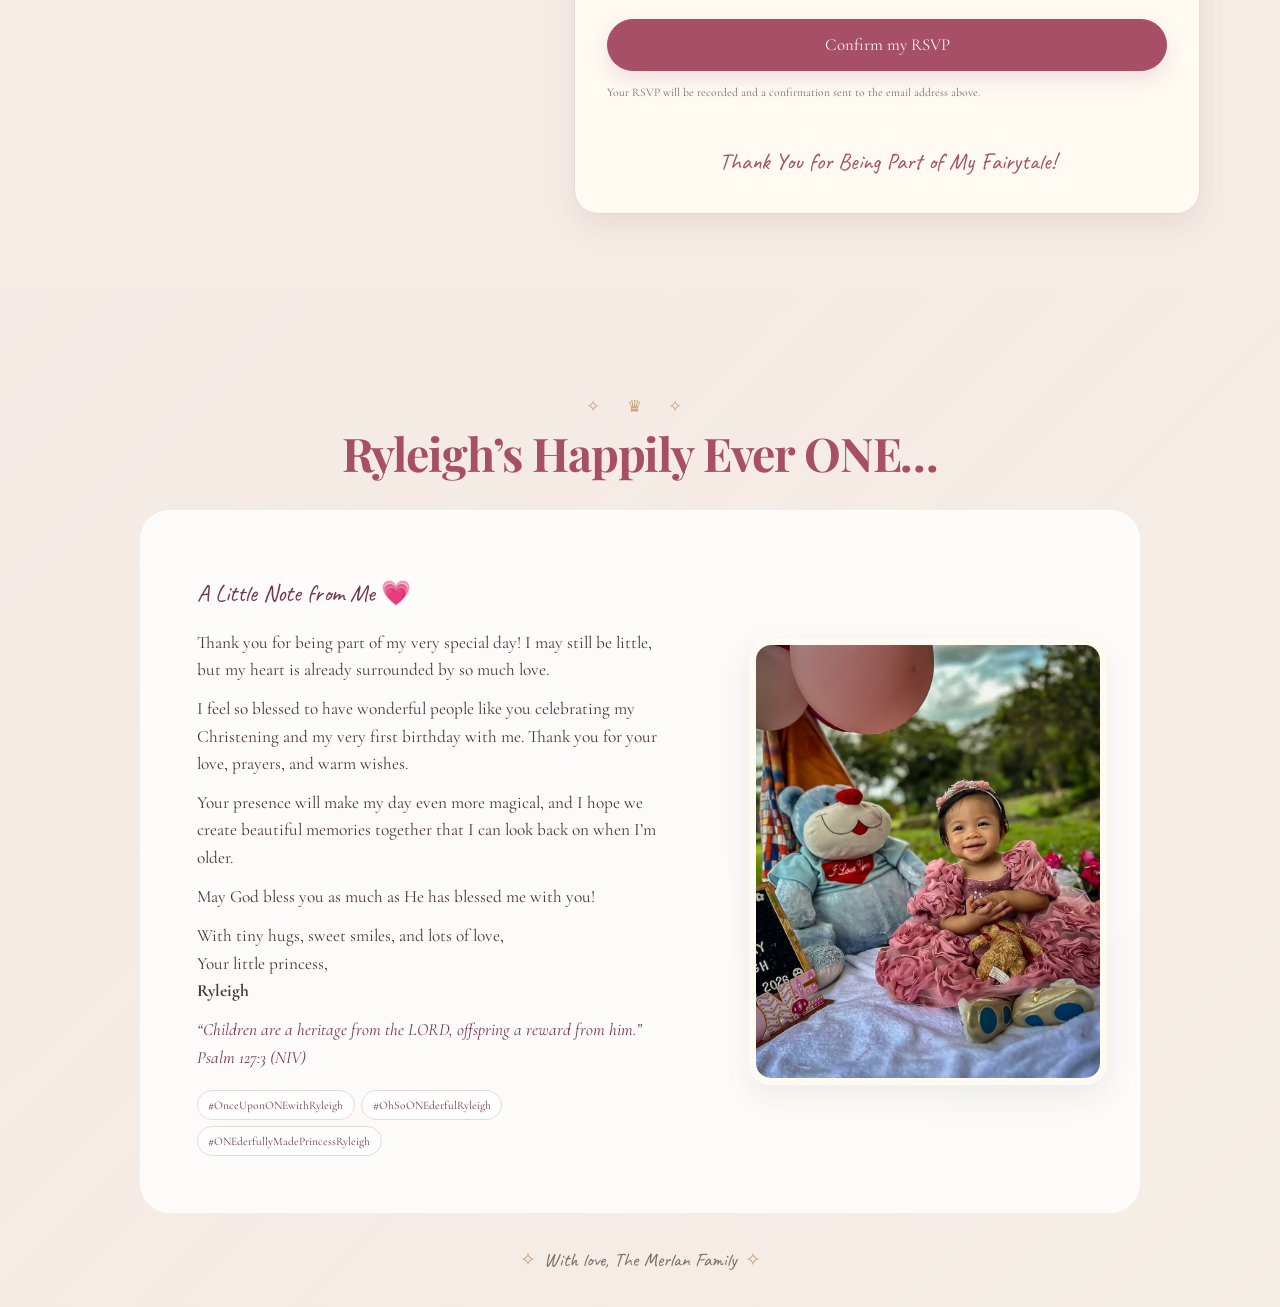
==== commit 97e7cc2d: "Fix image source and update gallery caption Updated image source and captions in the gallery section" ====
--- a/index.html
+++ b/index.html
@@ -143,7 +143,7 @@
             <div class="hero-photo-frame">
               <img class="hero-photo" src="ryleigh-invitation-assets/birthday-portrait.jpg" alt="Ryleigh smiling in her white christening dress" fetchpriority="high">
             </div>
-            <img class="hero-princess-display" src="Disney%20Princess.gif" alt="Animated display of Disney Princess characters" decoding="async">
+            <img class="hero-princess-display" src="Disney Princess.gif" alt="Animated display of Disney Princess characters" decoding="async">
           </figure>
           <p class="date-chip"><span aria-hidden="true">✧</span> November 21, 2026</p>
           <div class="hero-actions">
@@ -236,42 +236,42 @@
           <button class="gallery-item gallery-item--landscape" type="button" aria-pressed="false">
             <span class="gallery-tape" aria-hidden="true"></span>
             <img src="ryleigh-invitation-assets/gallery-ryleigh-01.jpg" alt="Ryleigh sitting between her teddy bears at her birthday setup" loading="lazy" decoding="async">
-            <span class="gallery-caption">Once upon a birthday…</span>
+            <span class="gallery-caption">A Little Smile, A Whole Lot of Sunshine</span>
           </button>
           <button class="gallery-item gallery-item--landscape" type="button" aria-pressed="false">
             <span class="gallery-tape" aria-hidden="true"></span>
             <img src="ryleigh-invitation-assets/gallery-ryleigh-02.jpg" alt="Ryleigh smiling in her white birthday dress among her toys and flowers" loading="lazy" decoding="async">
-            <span class="gallery-caption">Her royal tea party</span>
+            <span class="gallery-caption">A Princess Among Her Favorite Things</span>
           </button>
           <button class="gallery-item gallery-item--landscape" type="button" aria-pressed="false">
             <span class="gallery-tape" aria-hidden="true"></span>
             <img src="ryleigh-invitation-assets/gallery-ryleigh-05.jpg" alt="Ryleigh posing with a rose at her birthday photoshoot" loading="lazy" decoding="async">
-            <span class="gallery-caption">Hello, little kingdom</span>
+            <span class="gallery-caption">Stopping to Smell the Roses</span>
           </button>
           <button class="gallery-item gallery-item--classic" type="button" aria-pressed="false">
             <span class="gallery-tape" aria-hidden="true"></span>
             <img src="ryleigh-invitation-assets/gallery-ryleigh-06.jpg" alt="Ryleigh in her pink princess dress with balloons and teddy bears" loading="lazy" decoding="async">
-            <span class="gallery-caption">A royal birthday wish</span>
+            <span class="gallery-caption">A Face That Tells a Thousand Happy Stories</span>
           </button>
           <button class="gallery-item gallery-item--portrait" type="button" aria-pressed="false">
             <span class="gallery-tape" aria-hidden="true"></span>
             <img src="ryleigh-invitation-assets/gallery-ryleigh-03.jpg" alt="Ryleigh in her white dress holding a pink rose" loading="lazy" decoding="async">
-            <span class="gallery-caption">A rose for the little princess</span>
+            <span class="gallery-caption">A Fairytale in Bloom</span>
           </button>
           <button class="gallery-item gallery-item--portrait" type="button" aria-pressed="false">
             <span class="gallery-tape" aria-hidden="true"></span>
             <img src="ryleigh-invitation-assets/gallery-ryleigh-04.jpg" alt="A close portrait of Ryleigh in her birthday dress" loading="lazy" decoding="async">
-            <span class="gallery-caption">Dreaming in white lace</span>
+            <span class="gallery-caption">Caught in a Moment of Pure Wonder</span>
           </button>
           <button class="gallery-item gallery-item--portrait" type="button" aria-pressed="false">
             <span class="gallery-tape" aria-hidden="true"></span>
             <img src="ryleigh-invitation-assets/Ryleigh11.11.25-24.jpg" alt="A close portrait of Ryleigh in her birthday dress" loading="lazy" decoding="async">
-            <span class="gallery-caption">Dreaming in white lace</span>
+            <span class="gallery-caption">Those Little Smiles, Endless Happiness</span>
           </button>
           <button class="gallery-item gallery-item--portrait" type="button" aria-pressed="false">
             <span class="gallery-tape" aria-hidden="true"></span>
             <img src="ryleigh-invitation-assets/Ryleigh11.11.25-25.jpg" alt="A close portrait of Ryleigh in her birthday dress" loading="lazy" decoding="async">
-            <span class="gallery-caption">Dreaming in white lace</span>
+            <span class="gallery-caption">Our Happily Ever After Begins with You</span>
           </button>
         </div>
       </div>
@@ -361,9 +361,9 @@
         <div class="gift-copy">
           <p>Your presence and prayers are more than enough to make my celebration extra special. However, should you wish to bless me with a gift, I would be truly grateful for any of the following:</p>
           <div class="gift-grid" aria-label="Gift ideas">
-            <div class="gift-item"><img src="thoughtful_gifts/Monetary%20Gift.jpg" alt="A monetary gift" loading="lazy" decoding="async"><strong>Monetary Gift</strong></div>
-            <div class="gift-item"><img src="thoughtful_gifts/Educational%20Toys.jpg" alt="Educational toys" loading="lazy" decoding="async"><strong>Educational Toys</strong></div>
-            <div class="gift-item"><img src="thoughtful_gifts/Lovely%20Dress.jpg" alt="A lovely dress" loading="lazy" decoding="async"><strong>A Lovely Dress</strong></div>
+            <div class="gift-item"><img src="thoughtful_gifts/Monetary%20Gift.jpg" alt="A monetary gift" loading="lazy" decoding="async"><strong></strong></div>
+            <div class="gift-item"><img src="thoughtful_gifts/Educational%20Toys.jpg" alt="Educational toys" loading="lazy" decoding="async"><strong></strong></div>
+            <div class="gift-item"><img src="thoughtful_gifts/Lovely%20Dress.jpg" alt="A lovely dress" loading="lazy" decoding="async"><strong></strong></div>
           </div>
           <p>Your thoughtfulness and generosity are deeply appreciated, but please know that your presence is already the greatest gift of all. <span aria-hidden="true">💗</span></p>
           <p class="verse">“Every good and perfect gift is from above, coming down from the Father of the heavenly lights…”<cite>James 1:17 (NIV)</cite></p>
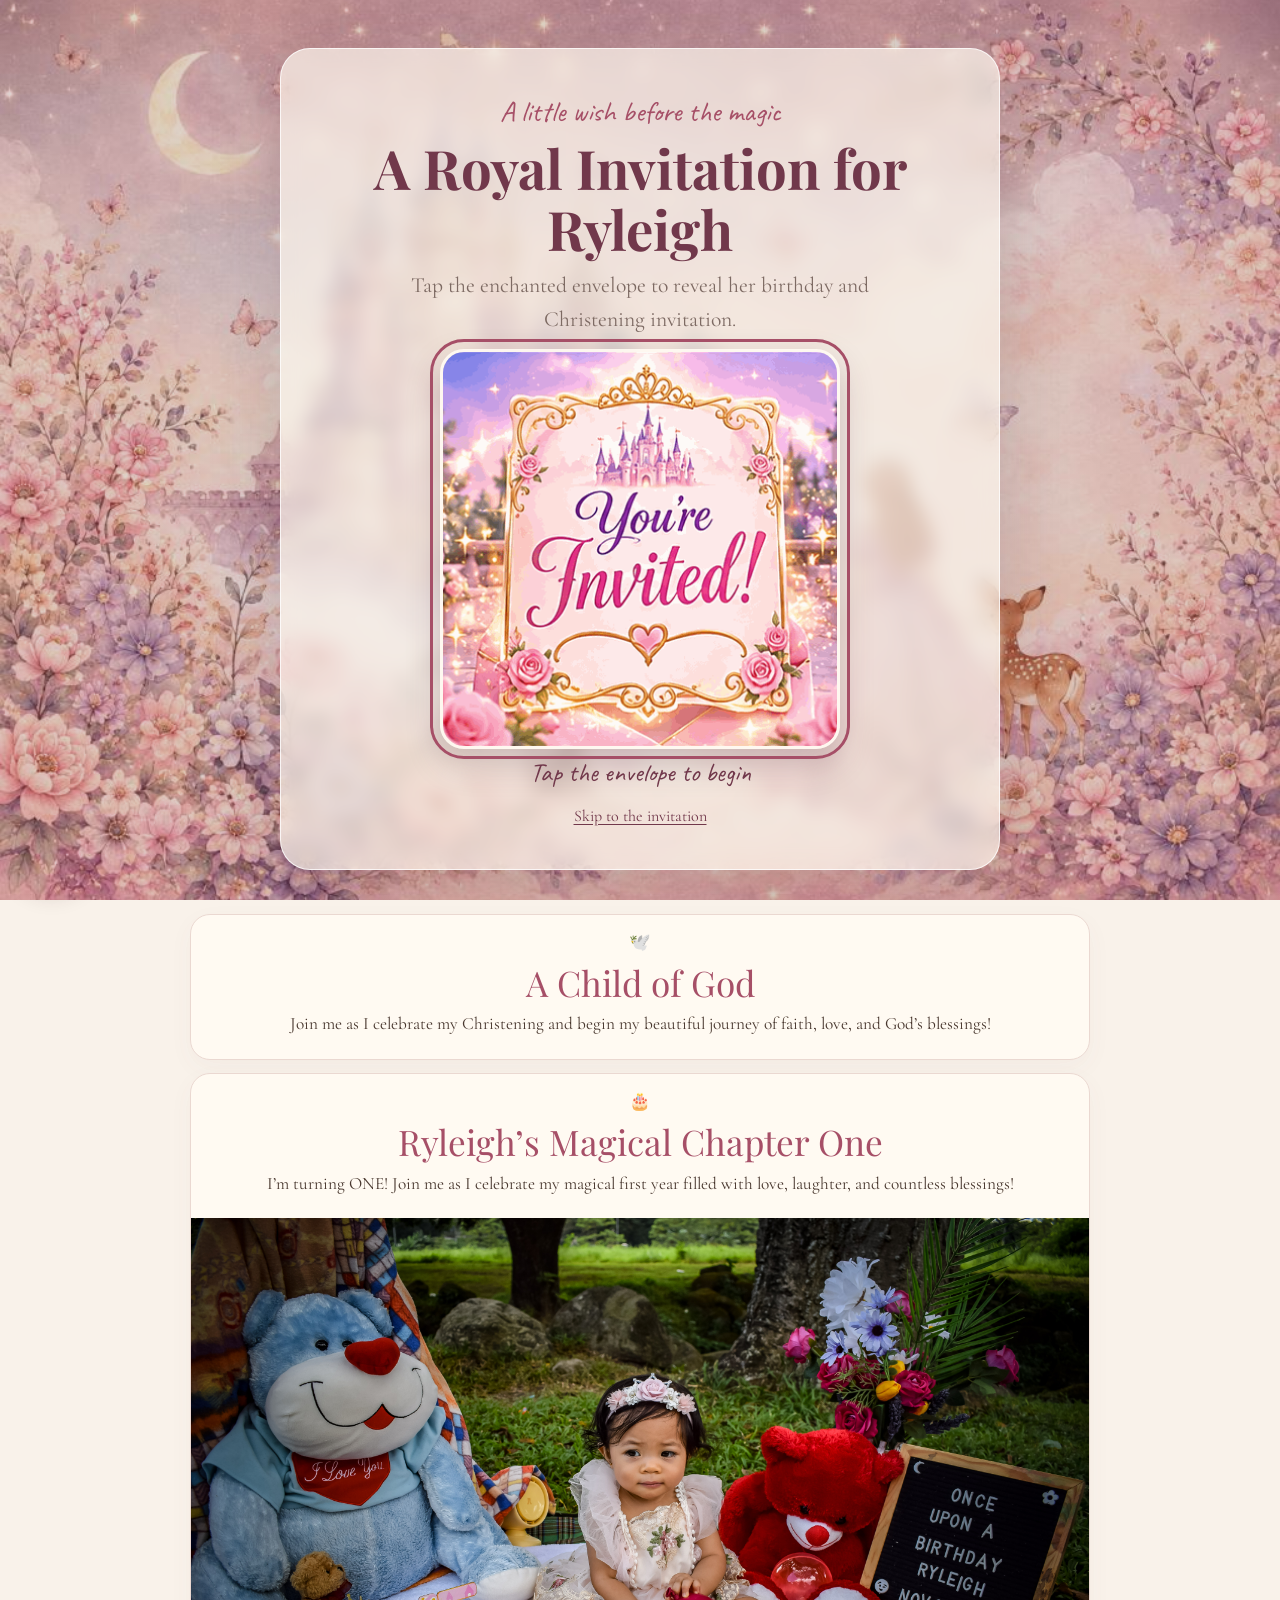
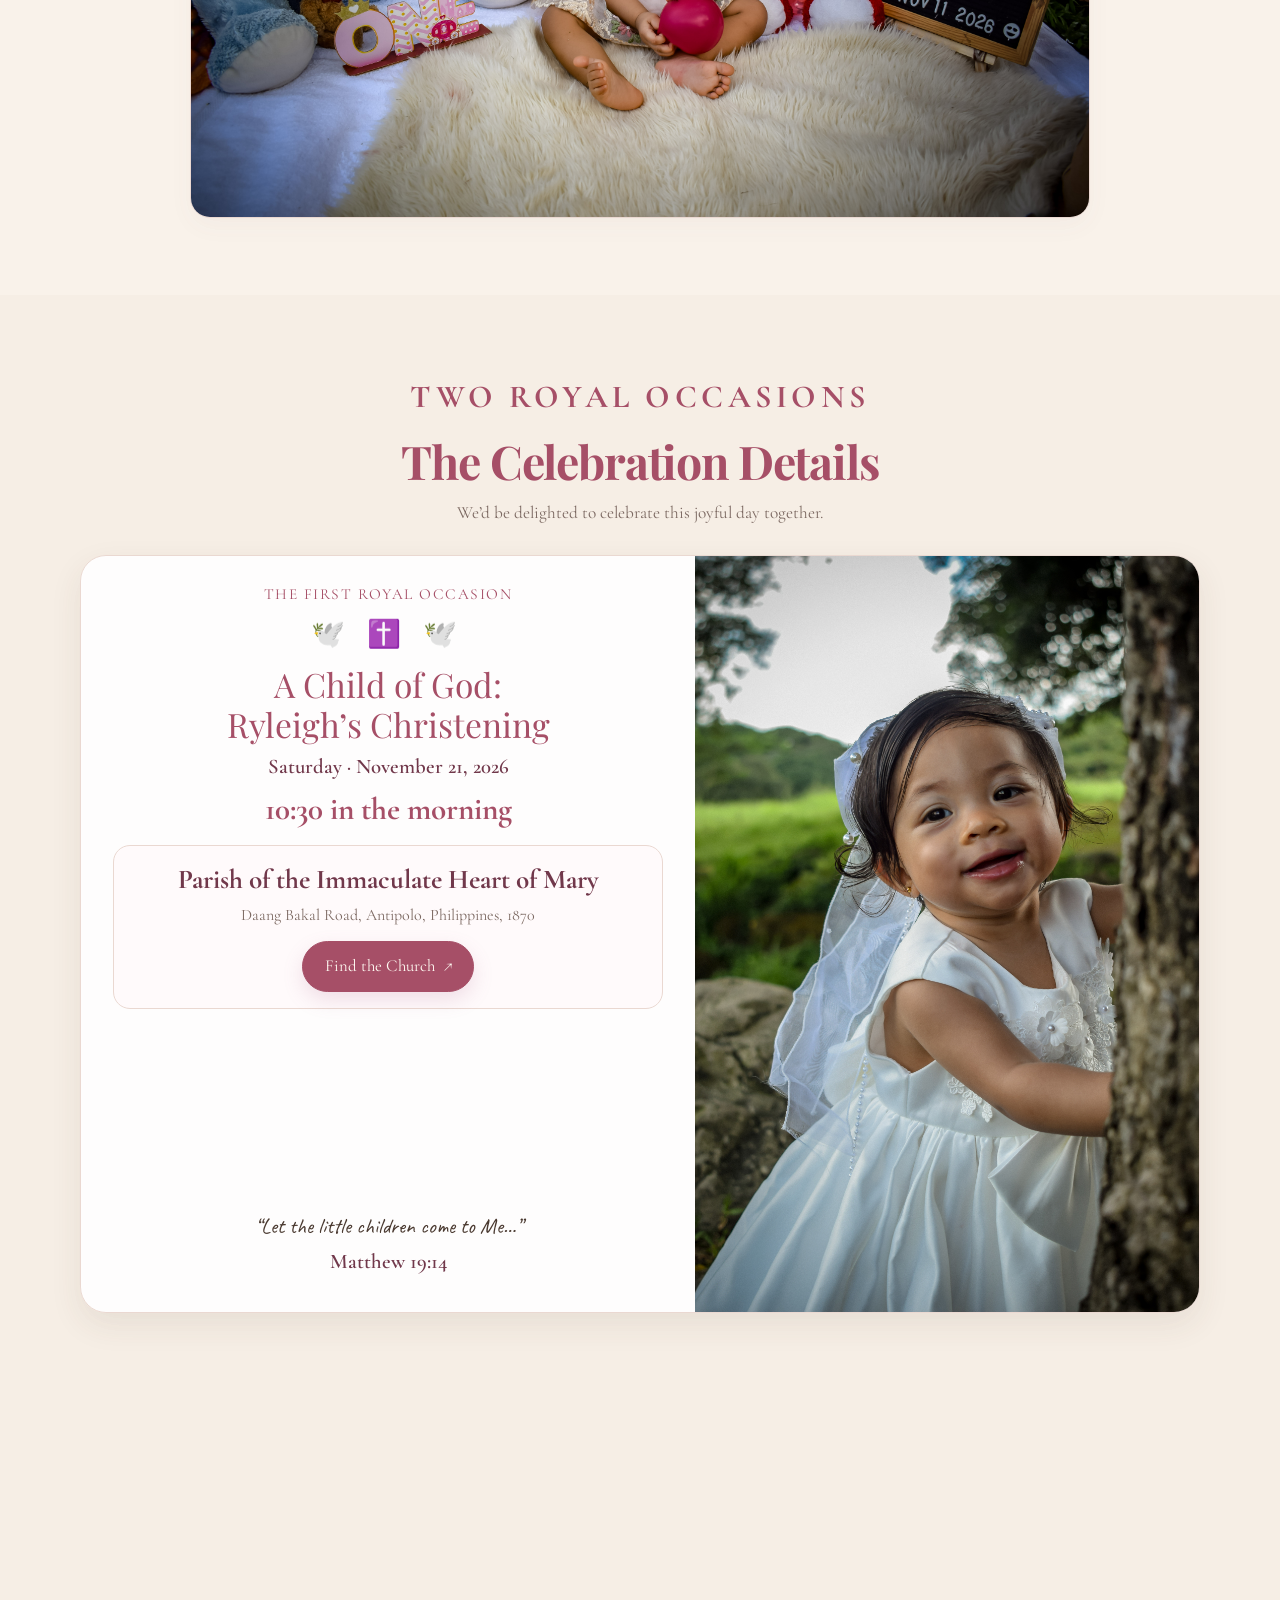
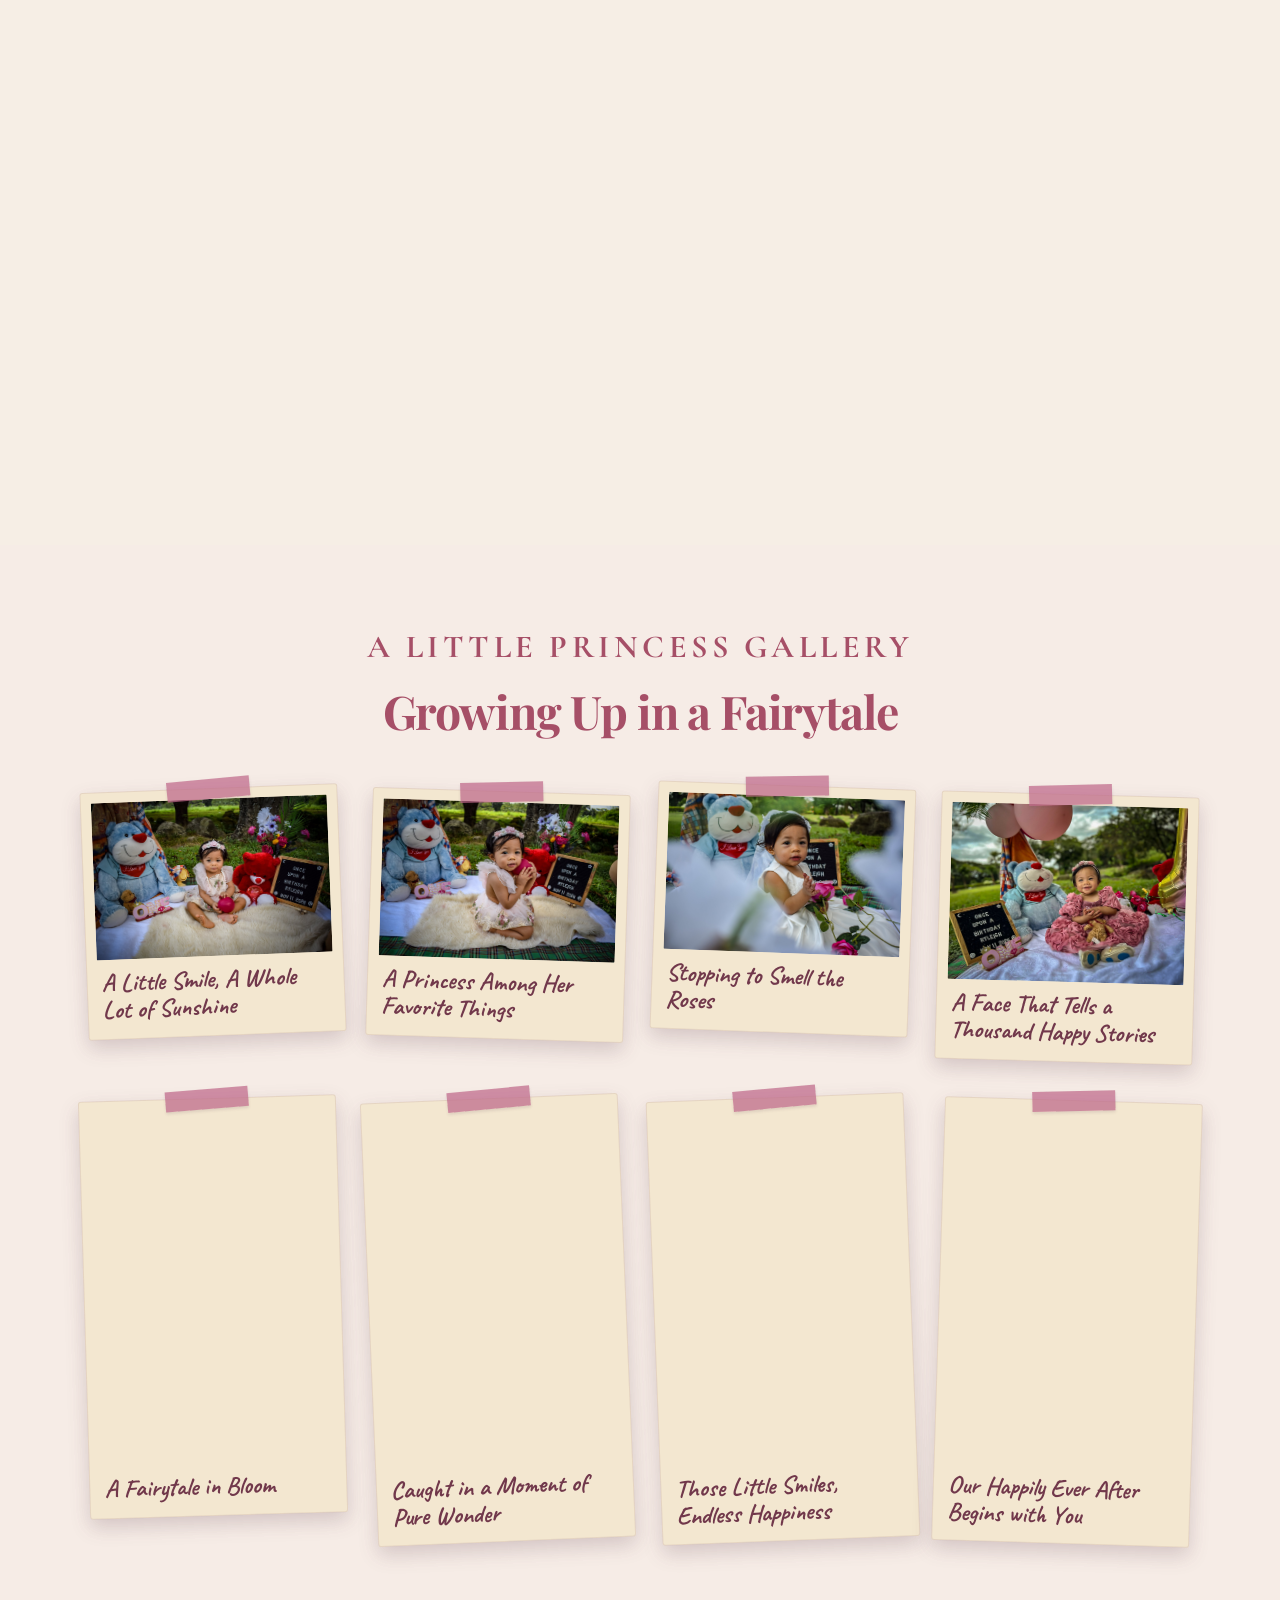
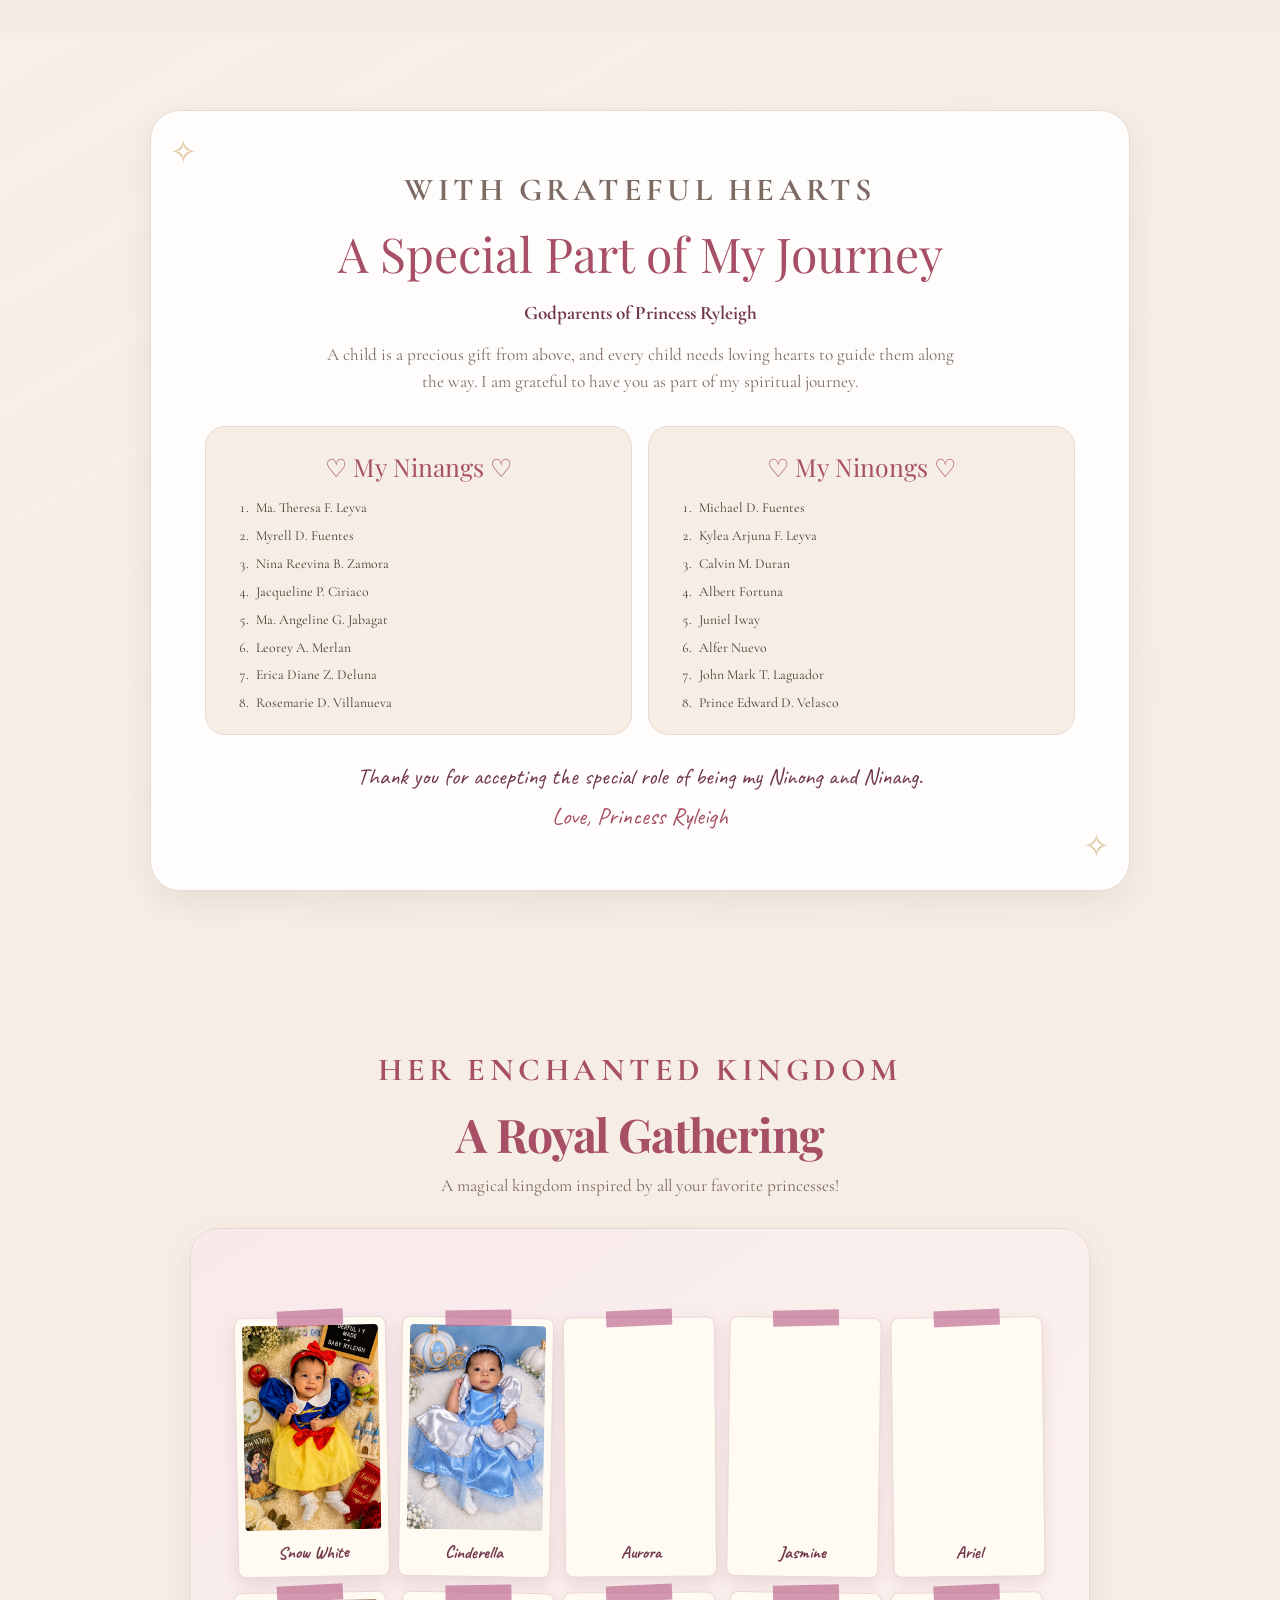
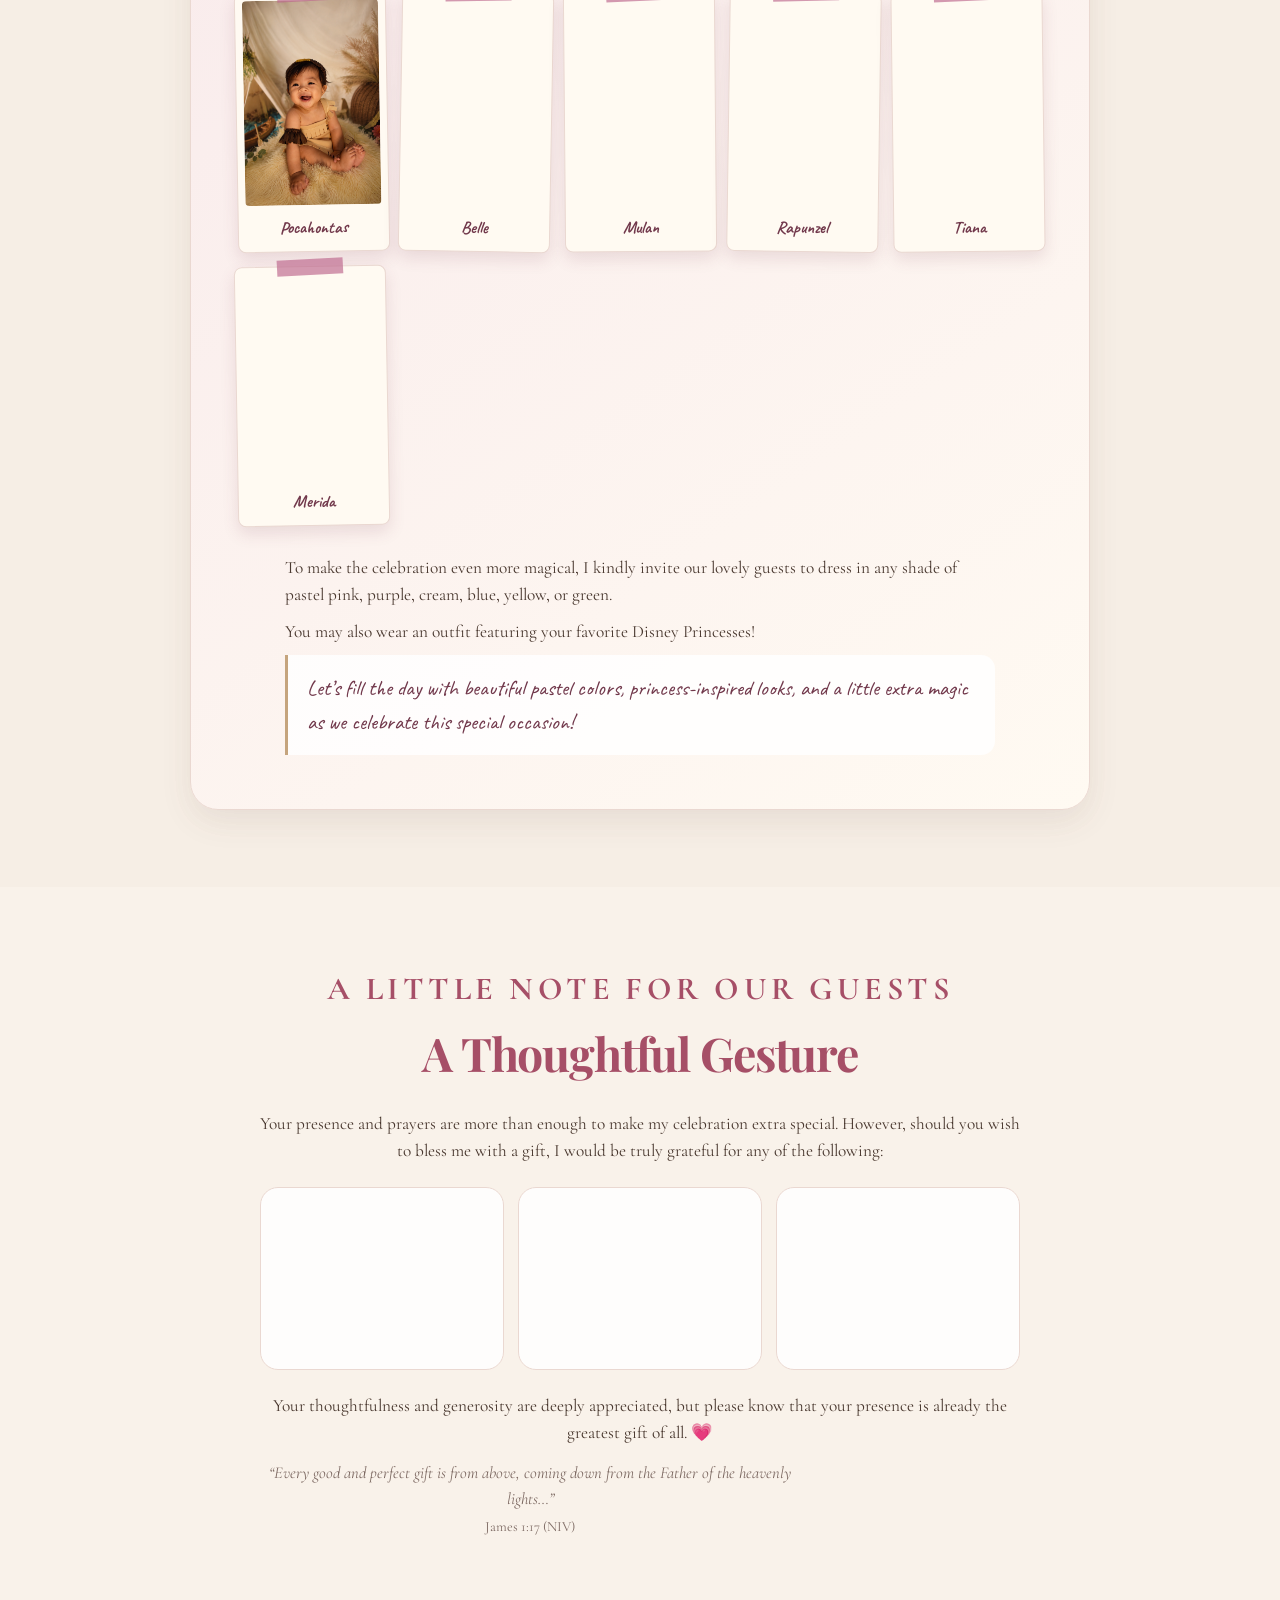
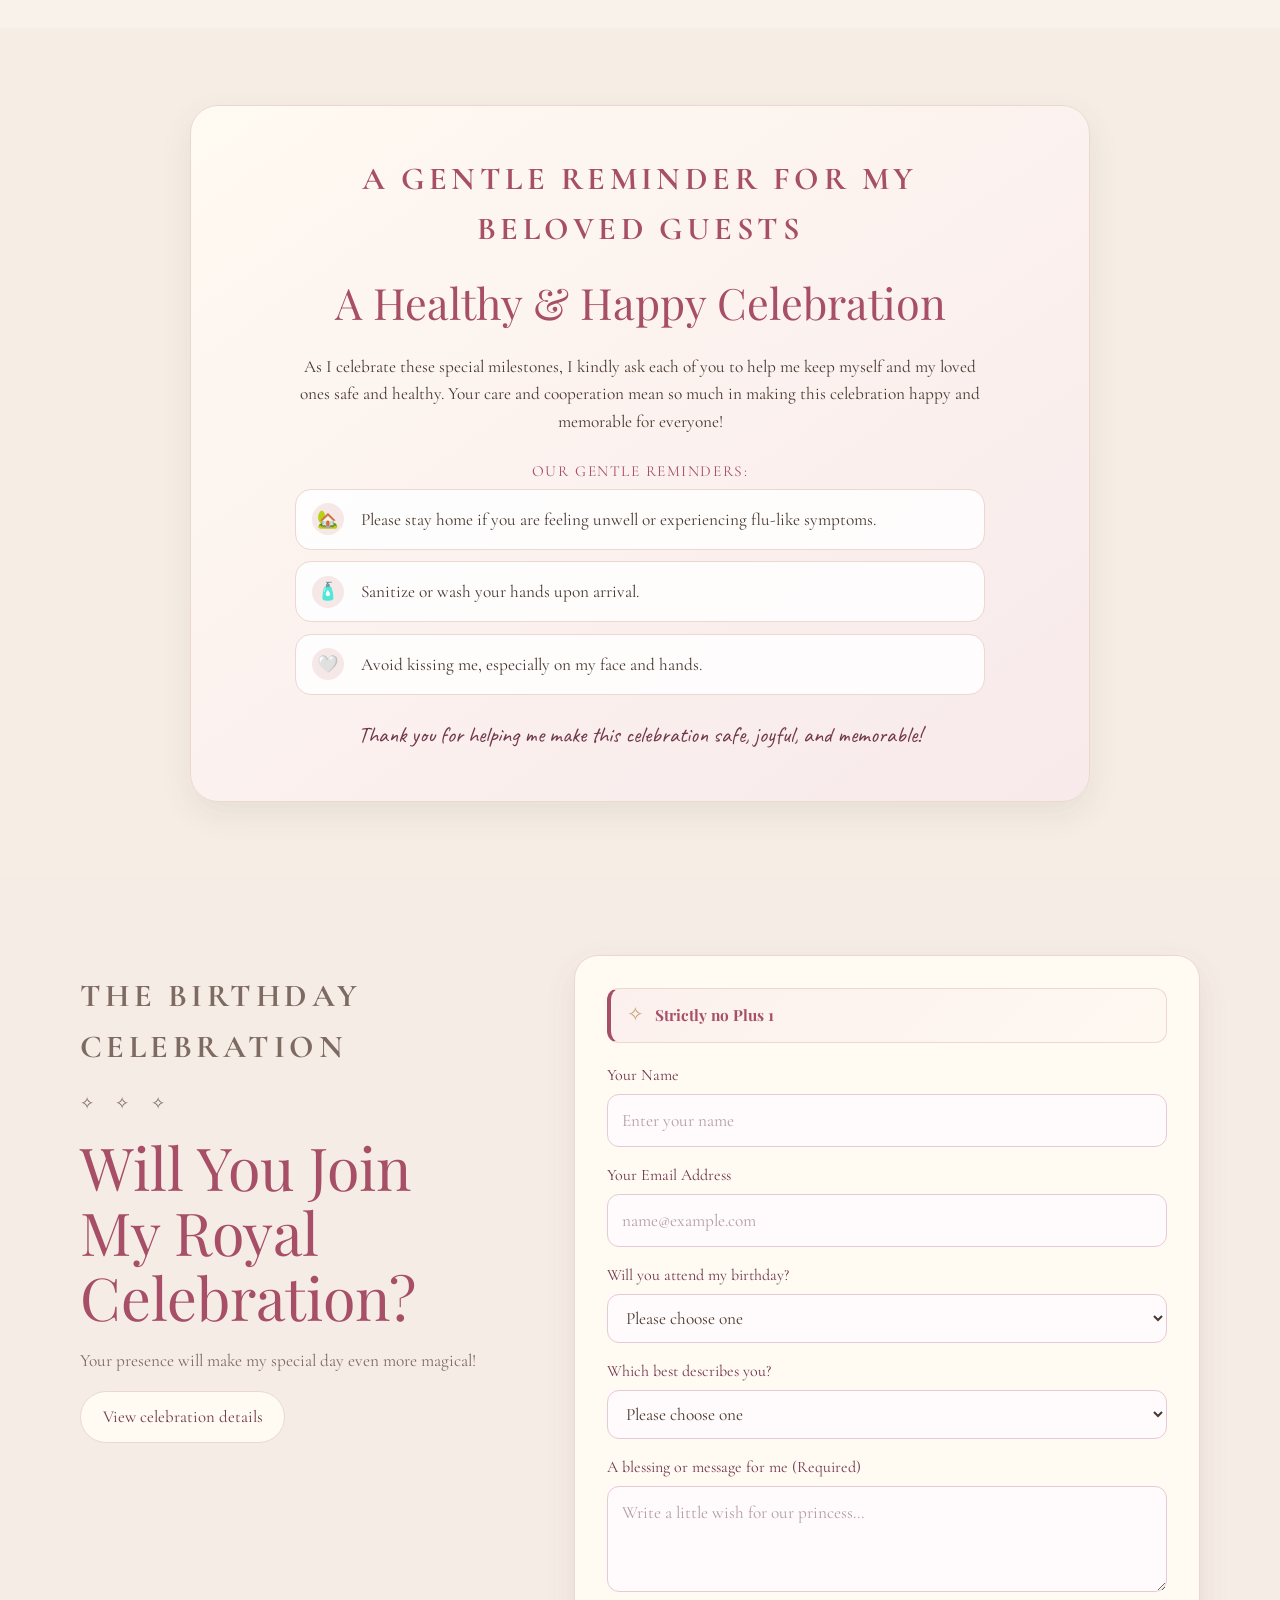
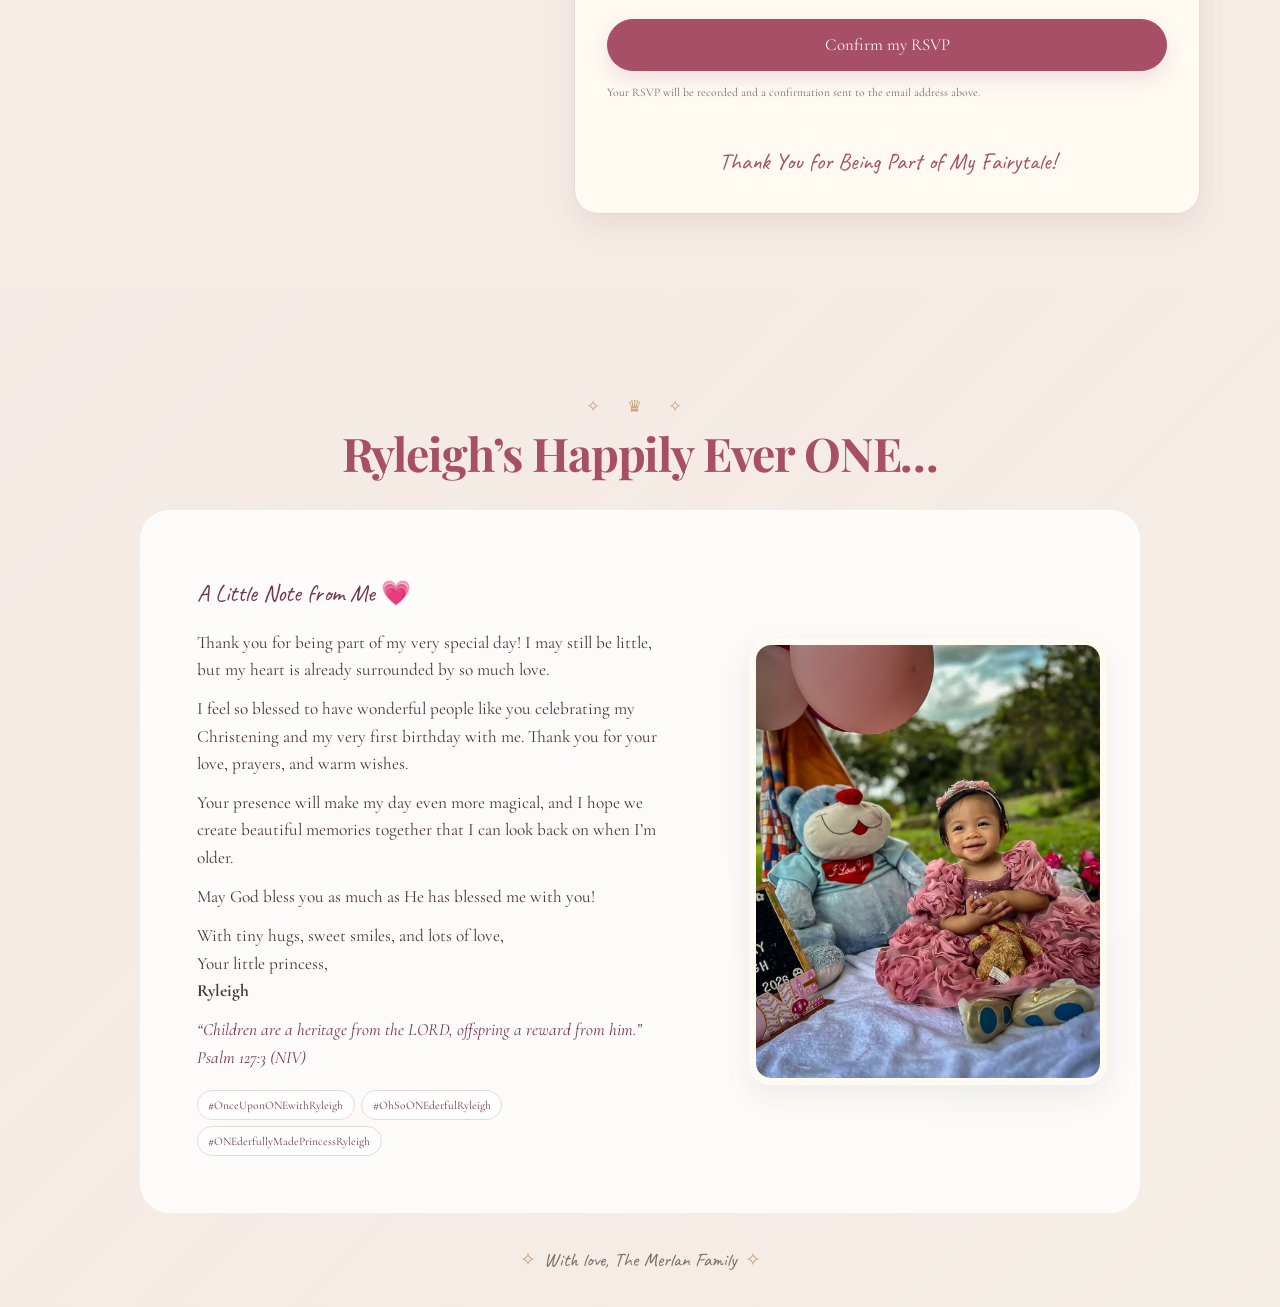
==== commit b15e2b09: "Update index.html" ====
--- a/index.html
+++ b/index.html
@@ -143,7 +143,7 @@
             <div class="hero-photo-frame">
               <img class="hero-photo" src="ryleigh-invitation-assets/birthday-portrait.jpg" alt="Ryleigh smiling in her white christening dress" fetchpriority="high">
             </div>
-            <img class="hero-princess-display" src="Disney Princess.gif" alt="Animated display of Disney Princess characters" decoding="async">
+            <img class="hero-princess-display" src="disney.gif" alt="Animated display of Disney Princess characters" decoding="async">
           </figure>
           <p class="date-chip"><span aria-hidden="true">✧</span> November 21, 2026</p>
           <div class="hero-actions">
--- a/styles.css
+++ b/styles.css
@@ -583,8 +583,8 @@
     .event-date { margin: .2rem 0 .15rem; color: var(--rose-dark); font-family: var(--label); font-size: clamp(1.15rem, 2vw, 1.3rem); font-weight: 600; }
     .event-time { margin: .3rem 0 1rem; color: var(--rose); font-family: var(--label); font-size: clamp(1.7rem, 2.5vw, 1.95rem); font-weight: 700; line-height: 1.2; }
     .venue-box { width: 100%; margin: 0 0 1rem; padding: 1rem; background: #fffafb; border: 1px solid var(--rose-line); border-radius: 17px; }
-    .venue-box strong { display: block; color: var(--rose-dark); font-family: var(--body-text); font-size: 1.08rem; font-weight: 700; line-height: 1.35; }
-    .venue-box address { margin: .25rem 0 .85rem; color: var(--muted); font-size: 1.5rem; font-style: normal; line-height: 1.55; }
+    .venue-box strong { display: block; color: var(--rose-dark); font-family: var(--body-text); font-size: 1.7rem; font-weight: 700; line-height: 1.35; }
+    .venue-box address { margin: .25rem 0 .85rem; color: var(--muted); font-size: 1rem; font-style: normal; line-height: 1.55; }
     .event-note { margin: auto 0 0; color: var(--ink); font-family: var(--soft-script); font-size: 1.35rem; }
     .verse { max-width: 540px; margin: 1.8rem auto 0; color: var(--muted); font-family: var(--body-text); font-size: 1.04rem; font-style: italic; text-align: center; }
     .verse cite { display: block; margin-top: .25rem; font-family: var(--body-text); font-size: .88rem; font-style: normal; }
